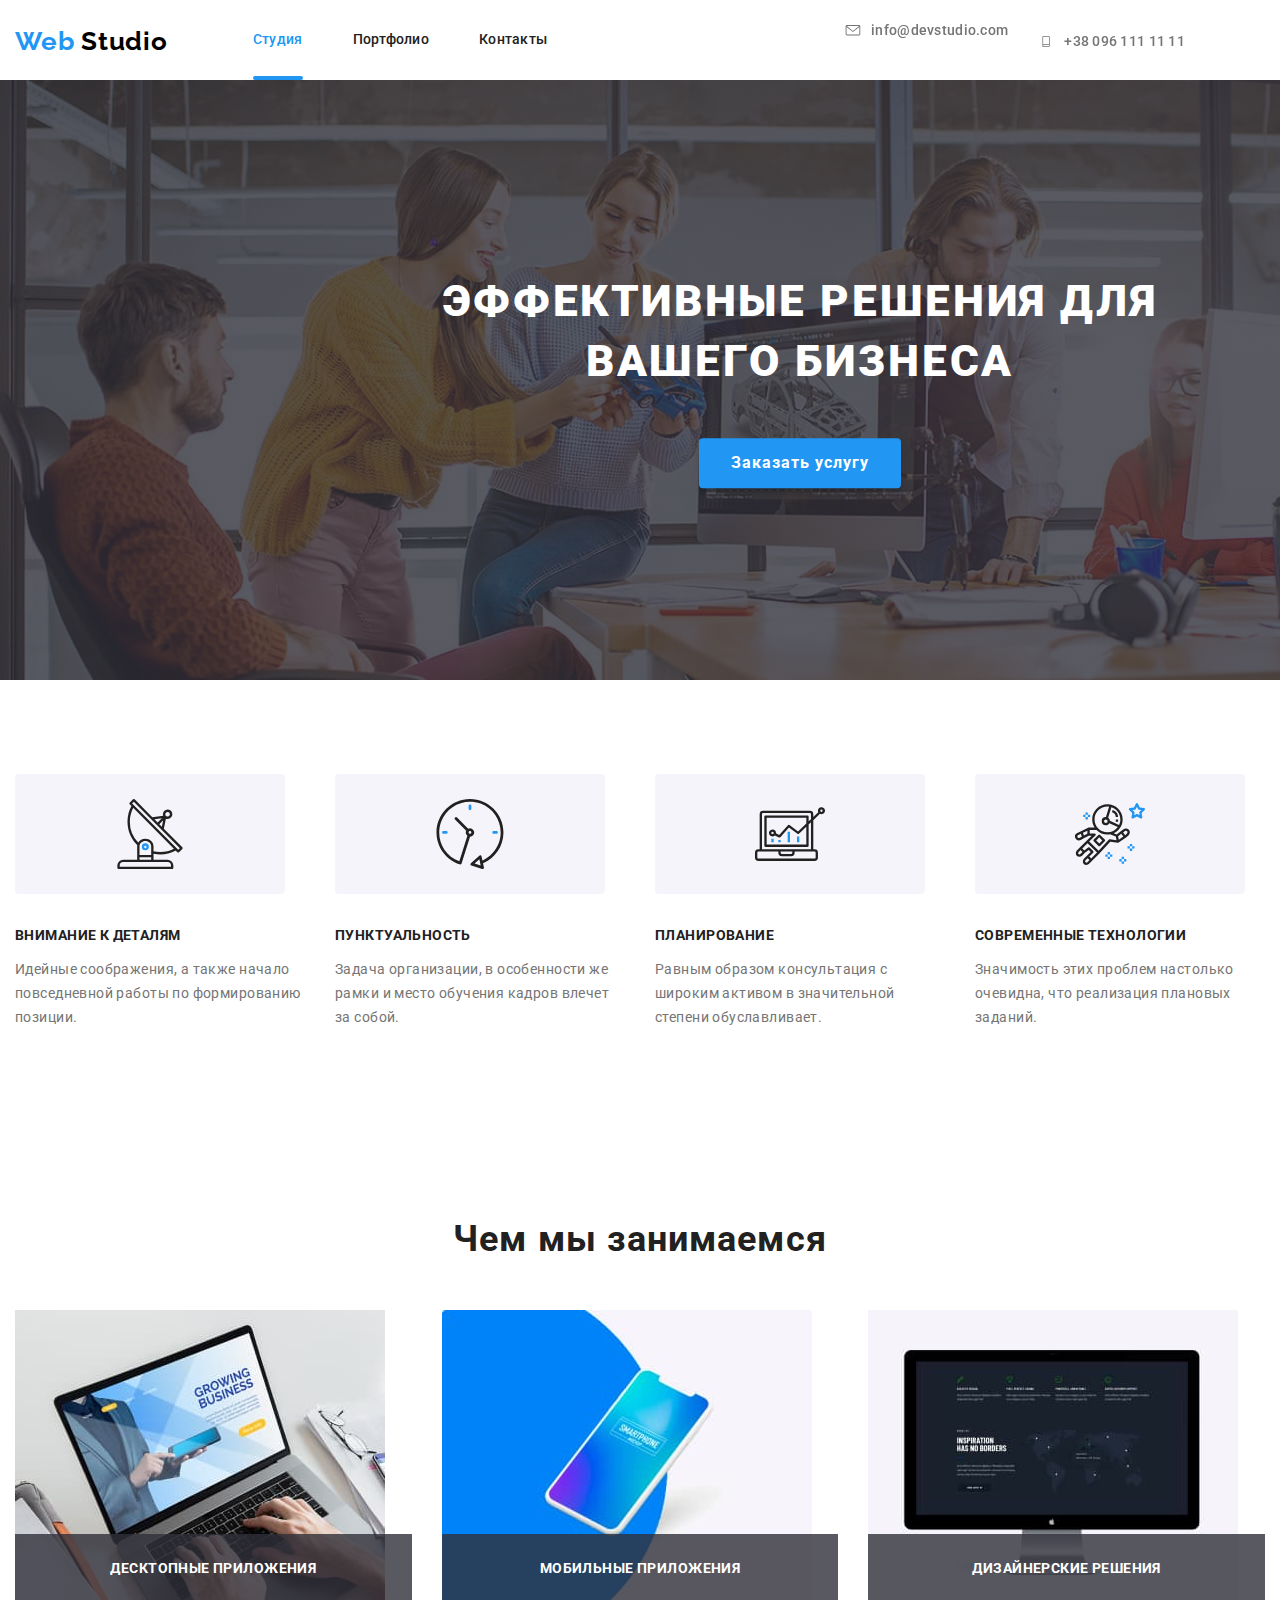
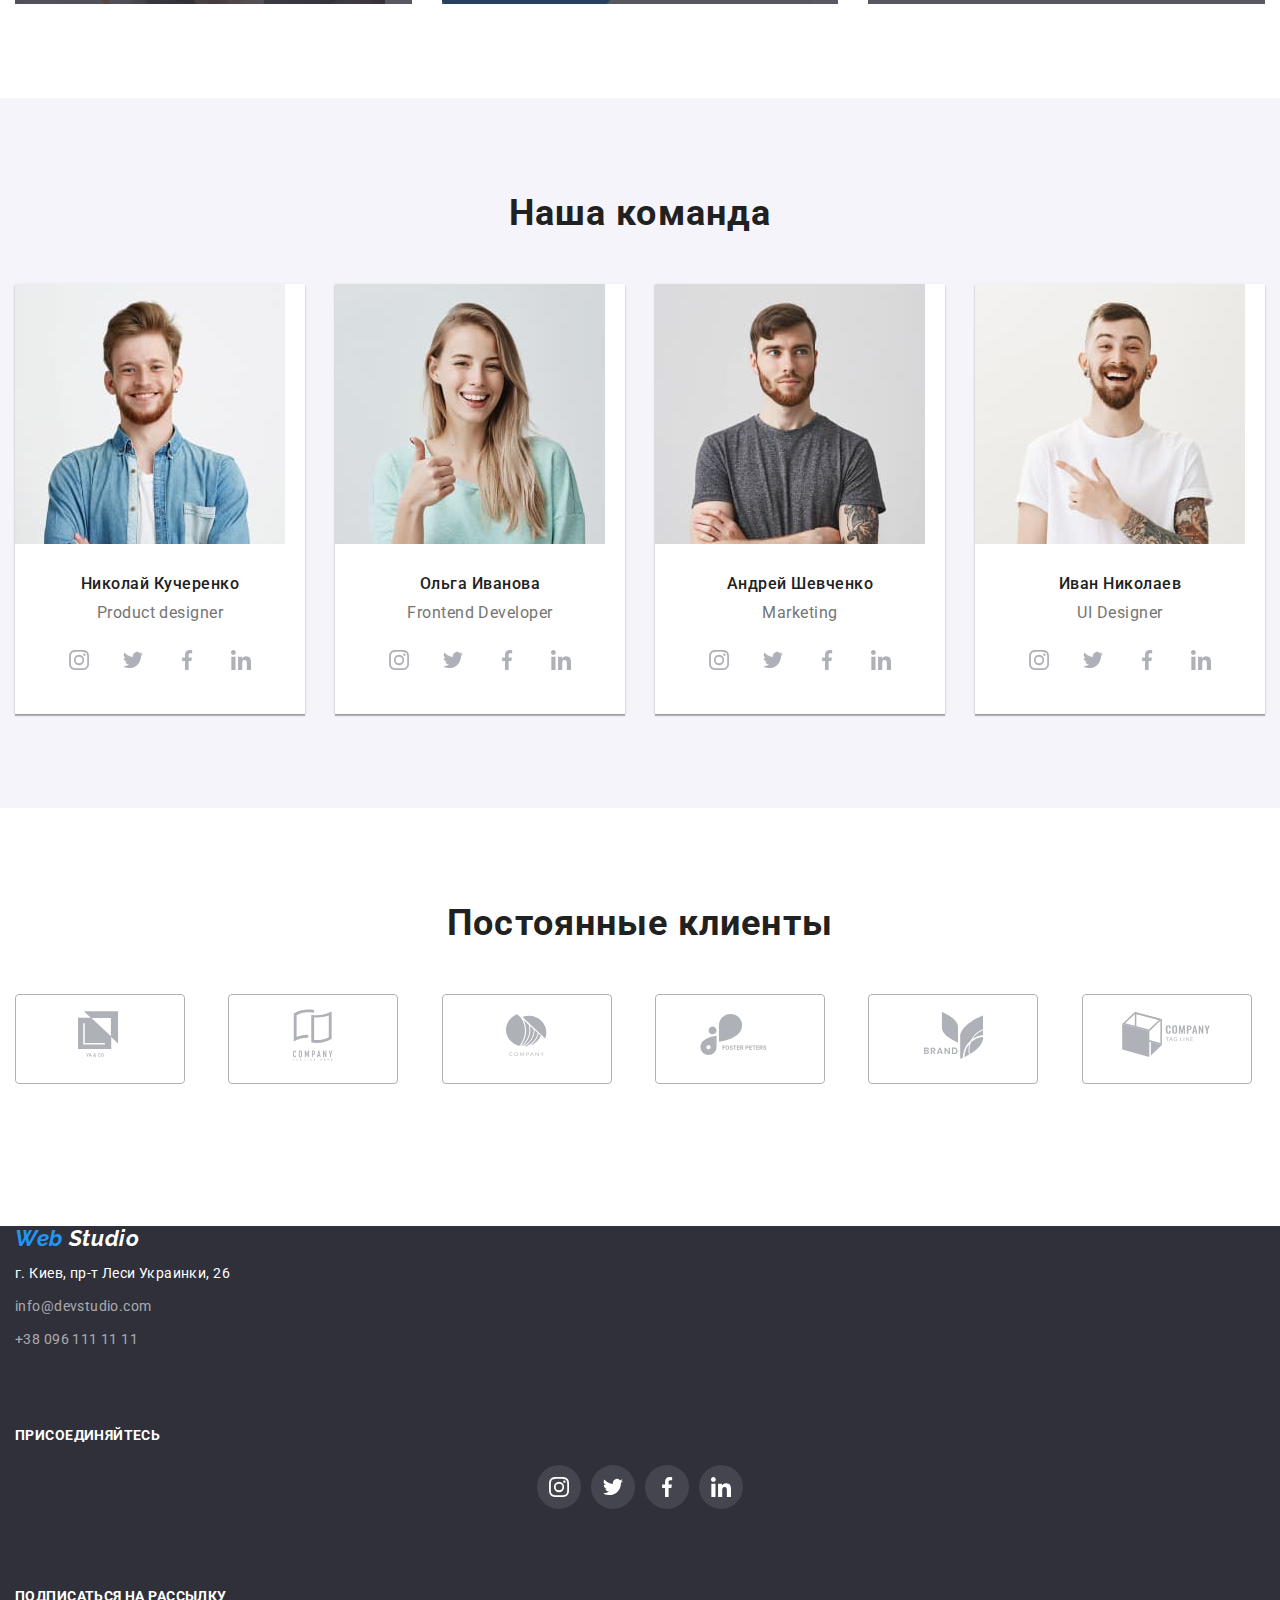
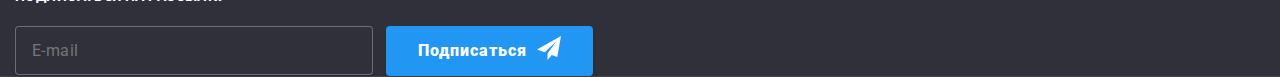
==== index.html @ fa859551 "adds header with media" ====
<!DOCTYPE html>
<html lang="ru">
<head>
  <meta charset="UTF-8">
  <meta name="viewport" content="width=device-width, initial-scale=1.0">
  <link href="https://fonts.googleapis.com/css2?family=Raleway:wght@700&family=Roboto:wght@400;500;700;900&display=swap" rel="stylesheet">
  <link rel="stylesheet" href="./css/main.min.css">
  <title>Web Studio v.1</title>
</head>
<body>

  <header class="header--fixed">
    <div class="header--positioned">
      <nav class="main-nav"> 
        <a href="./index.html" class="header__logo"><span class="web">Web</span> Studio</a>
  
        <ul class="site-nav">
          <li class="site-nav__item"><a href="./index.html" class="site-nav__link site-nav__link--current">Студия</a></li>
          <li class="site-nav__item"><a href="./portfolio.html" class="site-nav__link">Портфолио</a></li>
          <li class="site-nav__item"><a href="#" class="site-nav__link">Контакты</a></li>
        </ul>
      </nav>
  
      <ul class="site-auth">
        <li class="site-auth__item">
          <span class="site-auth__button site-auth__button-mail">
            <a href="mailto:info@devstudio.com" class="site-auth__link">
              <svg class="site-auth__icon" width="16" height="11.2">
              <use href="./images/sprite.svg#icon-mail"></use>
              </svg>
            info@devstudio.com</a>
          </span>
          
        </li>
        <li class="site-auth__item">
          <span class="site-auth__button site-auth__button-tel">
            <a href="tel:+380961111111" class="site-auth__link">
              <svg class="site-auth__icon" width="10" height="14.94">
              <use href="./images/sprite.svg#icon-tel"></use>
            </svg>
              +38 096 111 11 11</a>
          </span>
        </li>
      </ul>
    </div>
  </header>



  <main>
    <!-- Hero -->
    <section class="hero">

      <div class="hero__overlay">
        <div class="hero__text">
          <h1 class="hero__title">эффективные решения для вашего бизнеса</h1>
          <button class="modal__open-button" data-modal-open><span>Заказать услугу</span></button>
        </div>
      </div>
    </section>

    <!-- Модалка -->
  <div class="backdrop is-hidden" data-modal>
    <div class="modal">
     <button class="modal-closing" data-modal-close>
       <svg class="modal__close-button" width="18px" height="18px">
         <use href="./images/sprite.svg#close-button-modal"></use> 
       </svg>
     </button>

     <form class="form" autocomplete="off">
        <h2 class="form__header">Оставьте свои данные, мы вам перезвоним</h2>

        <label class="form__field">
          <input type="text" class="form__input" name="name" placeholder=" " autofocus>
          <span class="form__label">Имя</span>
          <svg class="form__icon" width="18px" height="18px">
            <use href="./images/sprite.svg#person-black"></use> 
          </svg>
        </label>

        <label class="form__field">
          <input type="tel" class="form__input" name="tel" placeholder=" ">
          <span class="form__label">Телефон</span>
          <svg class="form__icon" width="18px" height="18px">
            <use href="./images/sprite.svg#phone-black"></use> 
          </svg>
        </label>

        <label class="form__field">
          <input type="email" class="form__input" name="email" placeholder=" ">
          <span class="form__label">Почта</span>
          <svg class="form__icon" width="18px" height="18px">
            <use href="./images/sprite.svg#email-black"></use> 
          </svg>
        </label>
        
        <label class="form__field">
          <textarea class="form__input" name="comment" cols="30" rows="8" placeholder=" "></textarea>
          <span class="textarea__label">Комментарий</span>
        </label>

        <label class="policy">
          <input type="checkbox" class="checkbox" name="policy">
          <span class="check-icon"></span>
          <span class="policy__text">Соглашаюсь с рассылкой и принимаю &nbsp</span>
          <a href="#">Условия договора</a>
        </label>
        
        <button class="form__send-button">Отправить</button>
      </form>
    </div>
  </div>
  
    <!-- Advantages -->
    <section class="advantages"> 
      
      <div class="advantages__container">
        <h2 class="advantages__header">Преимущества</h2>
        <ul class="advantages__list">
         
          <li class="advantages__item">
            <div class="advantages__icon-bcg">
              <svg class="advantages__icon" width="70" height="70">
                <use href="./images/sprite.svg#icon-antenna"></use>
              </svg>
            </div>
            <h3 class="advantages__title">Внимание к деталям</h3>
            <p class="advantages__text">Идейные соображения, а также начало повседневной работы по формированию позиции.</p>
          </li>
          <li class="advantages__item">
            <div class="advantages__icon-bcg">
              <svg class="advantages__icon" width="70" height="70">
                <use href="./images/sprite.svg#icon-clock"></use>
              </svg>
            </div>
            <h3 class="advantages__title">Пунктуальность</h3>
            <p class="advantages__text">Задача организации, в особенности же рамки и место обучения кадров влечет за собой.</p>
          </li>
          <li class="advantages__item">
            <div class="advantages__icon-bcg">
              <svg class="advantages__icon" width="70" height="70">
                <use href="./images/sprite.svg#icon-diagram"></use>
              </svg>
            </div>
            <h3 class="advantages__title">Планирование</h3>
            <p class="advantages__text">Равным образом консультация с широким активом в значительной степени обуславливает.</p>
          </li>
          <li class="advantages__item">
            <div class="advantages__icon-bcg">
              <svg class="advantages__icon" width="70" height="70">
                <use href="./images/sprite.svg#icon-astronaut"></use>
              </svg>
            </div>
            <h3 class="advantages__title">Современные технологии</h3>
            <p class="advantages__text">Значимость этих проблем настолько очевидна, что реализация плановых заданий.</p>
          </li>
        
        </ul>
      </div>
    </section>

    <!-- What we do -->
    <section class="specialization">

      <h2 class="specialization__main-title">Чем мы занимаемся</h2>
      <div class="specialization__container">
        <ul class="spec__list">
          <li class="spec__item">
            <div class="spec__overlay">
              <img src="./images/desctop.jpg" alt="Ноутбук" width="370">
            <h3 class="spec__title">Десктопные приложения</h3>
            </div>
          </li>
          <li class="spec__item">
            <div class="spec__overlay">
              <img src="./images/smartphone.jpg" alt="Смартфон" width="370">
            <h3 class="spec__title">Мобильные приложения</h3>
            </div>
          </li>
          <li class="spec__item">
            <div class="spec__overlay">
              <img src="./images/comp.jpg" alt="Дизайн" width="370">
            <h3 class="spec__title">Дизайнерские решения</h3>
            </div>
          </li>
        </ul>
      </div>
    </section>

    <!-- Our team -->
    <section class="team">

      <h2 class="team__main-title">Наша команда</h2>
      <div class="team__container">
        <ul class="team__list">
          <li class="team__item">
            <img src="./images/John.jpg" alt="Николай Кучеренко" width="270">
            <h3 class="team__names">Николай Кучеренко</h3>
            <p class="team__jobs">Product designer</p>
            <ul class="icons__list">
              <li>
                <a href="" aria-label="Ссылка на Instagram">
                <svg class="team__icon" width="44" height="44">
                  <use href="./images/sprite.svg#icon-insta"></use>
                </svg>
              </a>
            </li>
              <li><a href="" aria-label="Ссылка на Twitter">
                <svg class="team__icon" width="44" height="44">
                  <use href="./images/sprite.svg#icon-twit"></use>
                </svg>
              </a>
            </li>
              <li><a href="" aria-label="Ссылка на Facebook">
                <svg class="team__icon" width="44" height="44">
                  <use href="./images/sprite.svg#icon-fb"></use>
                </svg>
              </a>
            </li>
              <li><a href="" aria-label="Ссылка на Linkedin">
                <svg class="team__icon" width="44" height="44">
                  <use href="./images/sprite.svg#icon-in"></use>
                </svg>
              </a>
            </li>
            </ul>
          </li>
          <li class="team__item">
            <img src="./images/Marta.jpg" alt="Ольга Иванова" width="270">
            <h3 class="team__names">Ольга Иванова</h3>
            <p class="team__jobs">Frontend Developer</p>
            <ul class="icons__list">
              <li>
                <a href="" aria-label="Ссылка на Instagram">
                <svg class="team__icon" width="44" height="44">
                  <use href="./images/sprite.svg#icon-insta"></use>
                </svg>
              </a>
            </li>
              <li><a href="" aria-label="Ссылка на Twitter">
                <svg class="team__icon" width="44" height="44">
                  <use href="./images/sprite.svg#icon-twit"></use>
                </svg>
              </a>
            </li>
              <li><a href="" aria-label="Ссылка на Facebook">
                <svg class="team__icon" width="44" height="44">
                  <use href="./images/sprite.svg#icon-fb"></use>
                </svg>
              </a>
            </li>
              <li><a href="" aria-label="Ссылка на Linkedin">
                <svg class="team__icon" width="44" height="44">
                  <use href="./images/sprite.svg#icon-in"></use>
                </svg>
              </a>
            </li>
            </ul>
          </li>
          <li class="team__item">
            <img src="./images/Robert.jpg" alt="Андрей Шевченко" width="270">
            <h3 class="team__names">Андрей Шевченко</h3>
            <p class="team__jobs">Marketing</p>
            <ul class="icons__list">
              <li>
                <a href="" aria-label="Ссылка на Instagram">
                <svg class="team__icon" width="44" height="44">
                  <use href="./images/sprite.svg#icon-insta"></use>
                </svg>
              </a>
            </li>
              <li><a href="" aria-label="Ссылка на Twitter">
                <svg class="team__icon" width="44" height="44">
                  <use href="./images/sprite.svg#icon-twit"></use>
                </svg>
              </a>
            </li>
              <li><a href="" aria-label="Ссылка на Facebook">
                <svg class="team__icon" width="44" height="44">
                  <use href="./images/sprite.svg#icon-fb"></use>
                </svg>
              </a>
            </li>
              <li><a href="" aria-label="Ссылка на Linkedin">
                <svg class="team__icon" width="44" height="44">
                  <use href="./images/sprite.svg#icon-in"></use>
                </svg>
              </a>
            </li>
            </ul>
          </li>
          <li class="team__item">
            <img src="./images/Martin.jpg" alt="Иван Николаев" width="270">
            <h3 class="team__names">Иван Николаев</h3>
            <p class="team__jobs">UI Designer</p>
            <ul class="icons__list">
              <li>
                <a href="" aria-label="Ссылка на Instagram">
                <svg class="team__icon" width="44" height="44">
                  <use href="./images/sprite.svg#icon-insta"></use>
                </svg>
              </a>
            </li>
              <li><a href="" aria-label="Ссылка на Twitter">
                <svg class="team__icon" width="44" height="44">
                  <use href="./images/sprite.svg#icon-twit"></use>
                </svg>
              </a>
            </li>
              <li><a href="" aria-label="Ссылка на Facebook">
                <svg class="team__icon" width="44" height="44">
                  <use href="./images/sprite.svg#icon-fb"></use>
                </svg>
              </a>
            </li>
              <li><a href="" aria-label="Ссылка на Linkedin">
                <svg class="team__icon" width="44" height="44">
                  <use href="./images/sprite.svg#icon-in"></use>
                </svg>
              </a>
            </li>
            </ul>
          </li>
        </ul>
      </div>
    </section>

    <!-- Regular customers -->
    <section class="customers">

      <h2 class="customers__main-title">Постоянные клиенты</h2>
      <div class="customers__container">
        <ul class="customers__list">
          <li class="customers__item">
            <div class="customers__link">
              <a href="#" aria-label="Ссылка на YA&CO">
                <svg class="customers__icon" width="44.27" height="49.23">
                  <use href="./images/sprite.svg#icon-client1"></use>
                </svg>
              </div>
            </a>
          </li>
          <li class="customers__item">
            <div class="customers__link">
              <a href="#" aria-label="Ссылка на Company tagline here">
                <svg class="customers__icon" width="40" height="52">
                  <use href="./images/sprite.svg#icon-client2"></use>
                </svg> 
              </a>
            </div>
          </li> 
          <li class="customers__item">
            <div class="customers__link">
              <a href="#" aria-label="Ссылка на Company">
                <svg class="customers__icon" width="41" height="42.6">
                  <use href="./images/sprite.svg#icon-client3"></use>
                </svg> 
              </a>
            </div>
          </li>
          <li class="customers__item"> 
            <div class="customers__link">
              <a href="#" aria-label="Ссылка на Foster Peters">
                <svg class="customers__icon" width="79.66" height="42.02">
                  <use href="./images/sprite.svg#icon-client4"></use>
                </svg> 
              </a>
            </div>
          </li>
          <li class="customers__item">
            <div class="customers__link">
              <a href="#" aria-label="Ссылка на Brand">
                <svg class="customers__icon" width="59" height="47">
                  <use href="./images/sprite.svg#icon-client5"></use>
                </svg> 
              </a>
            </div>
          <li class="customers__item">
            <div class="customers__link">
              <a href="#" aria-label="Ссылка на Compane tag line">
                <svg class="customers__icon" width="88.48" height="45.44">
                  <use href="./images/sprite.svg#icon-client6"></use>
                </svg> 
              </a>
            </div>
          </li>
        </ul>
      </div>
    </section>
    
  </main>

  <!-- Footer -->  
  <footer class="footer">

    <div class="footer-flex">
      <address class="address">
        <p class="footer__logo"><span class="web">Web</span> Studio</p>
        <p class="address__name">г. Киев, пр-т Леси Украинки, 26</p> 
        <a href="mailto:info@devstudio.com" class="footer__contact">info@devstudio.com</a>
        <a href="tel:+380961111111" class="footer__contact">+38 096 111 11 11</a>
      </address>
  
      <div>
        <p class="connect__text">Присоединяйтесь</p>
        <ul class="footer__icons-list">
          <li>
            <a href="" aria-label="Ссылка на Instagram">
            <svg class="footer__social-icon" width="44" height="44">
              <use href="./images/sprite.svg#icon-insta"></use>
            </svg>
          </a>
        </li>
          <li><a href="" aria-label="Ссылка на Twitter">
            <svg class="footer__social-icon" width="44" height="44">
              <use href="./images/sprite.svg#icon-twit"></use>
            </svg>
          </a>
        </li>
          <li><a href="" aria-label="Ссылка на Facebook">
            <svg class="footer__social-icon" width="44" height="44">
              <use href="./images/sprite.svg#icon-fb"></use>
            </svg>
          </a>
        </li>
          <li><a href="" aria-label="Ссылка на Linkedin">
            <svg class="footer__social-icon" width="44" height="44">
              <use href="./images/sprite.svg#icon-in"></use>
            </svg>
          </a>
        </li>
      </ul>
      </div>
        
      <div>
        <form class="subscribe">
          <p class="connect__text">Подписаться на рассылку</p>
            <label>
          <input type="email" name="email" placeholder="E-mail" class="subscribe__email">
            </label>
          <button class="subscribe__button"><span class="btn-text">Подписаться</span></button>
        </form>
      </div>

    </div>
    <!-- <p class="copyright">2020 | Developed by GoIT Students </p>  -->
  </footer>



<!-- Отступ на боди для фиксированного хедера -->
  <script>
    const { height: pageHeaderHeight } = document
      .querySelector(".header--fixed")
      .getBoundingClientRect();

    document.body.style.paddingTop = `${pageHeaderHeight}px`;
  </script>

<script src="./js/modal.js"></script>

</body>
</html>
---- css/main.min.css ----
/*! modern-normalize v0.6.0 | MIT License | https://github.com/sindresorhus/modern-normalize */*,*::before,*::after{-webkit-box-sizing:border-box;box-sizing:border-box}:root{-moz-tab-size:4;-o-tab-size:4;tab-size:4}html{line-height:1.15;-webkit-text-size-adjust:100%}body{margin:0}body{font-family:system-ui,-apple-system,"Segoe UI",Roboto,Helvetica,Arial,sans-serif,"Apple Color Emoji","Segoe UI Emoji"}hr{height:0}abbr[title]{-webkit-text-decoration:underline dotted;text-decoration:underline dotted}b,strong{font-weight:bolder}code,kbd,samp,pre{font-family:SFMono-Regular, Consolas, 'Liberation Mono', Menlo, monospace;font-size:1em}small{font-size:80%}sub,sup{font-size:75%;line-height:0;position:relative;vertical-align:baseline}sub{bottom:-0.25em}sup{top:-0.5em}button,input,optgroup,select,textarea{font-family:inherit;font-size:100%;line-height:1.15;margin:0}button,select{text-transform:none}button,[type='button'],[type='reset'],[type='submit']{-webkit-appearance:button}button::-moz-focus-inner,[type='button']::-moz-focus-inner,[type='reset']::-moz-focus-inner,[type='submit']::-moz-focus-inner{border-style:none;padding:0}button:-moz-focusring,[type='button']:-moz-focusring,[type='reset']:-moz-focusring,[type='submit']:-moz-focusring{outline:1px dotted ButtonText}fieldset{padding:0.35em 0.75em 0.625em}legend{padding:0}progress{vertical-align:baseline}[type='number']::-webkit-inner-spin-button,[type='number']::-webkit-outer-spin-button{height:auto}[type='search']{-webkit-appearance:textfield;outline-offset:-2px}[type='search']::-webkit-search-decoration{-webkit-appearance:none}::-webkit-file-upload-button{-webkit-appearance:button;font:inherit}summary{display:list-item}html{-webkit-box-sizing:border-box;box-sizing:border-box}*,*::before,*::after{-webkit-box-sizing:inherit;box-sizing:inherit}body{color:#757575;font-family:Roboto,sans-serif;font-weight:400;font-size:14px;line-height:1.71;margin:0}img{display:block;max-width:100%;height:auto}h1,h2,h3{margin-top:0}.main{background-color:#fff}.site-nav,.site-auth,.advantages__list,.spec__list,.team__list,.icons__list,.customers__list,.footer__icons-list,.filters__list-cover,.examples{list-style:none;padding:0;margin:0}.header__logo,.site-nav__link,.footer__contact,.filters__button{text-decoration:none;cursor:pointer}.advantages__header,.filters__header,.examples-section__header{position:absolute;clip:rect(0 0 0 0);width:1px;height:1px;margin:-1px}.header--positioned,.advantages__container,.specialization__container,.team__container,.customers__container,.footer-flex,.filters__list-cover,.examples__container{padding-left:15px;padding-right:15px;margin-left:auto;margin-right:auto}.modal__open-button,.form__send-button,.subscribe__button{display:inline-block;border-radius:4px;padding:10px 32px;min-width:200px;text-align:center;font-weight:700;font-size:16px;line-height:1.87;letter-spacing:0.06em;color:#fff;background-color:#2196F3;-webkit-box-shadow:0px 4px 4px rgba(0,0,0,0.15);box-shadow:0px 4px 4px rgba(0,0,0,0.15);border:none}.filters__button{display:inline-block;border-radius:4px;padding:6px 22px;text-align:center;font-weight:500;font-size:16px;line-height:1.62;letter-spacing:0.03em;color:#212121;background-color:#F5F4FA;-webkit-transition:color 250ms cubic-bezier(0.4, 0, 0.2, 1),background-color 250ms cubic-bezier(0.4, 0, 0.2, 1),-webkit-box-shadow 250ms cubic-bezier(0.4, 0, 0.2, 1);transition:color 250ms cubic-bezier(0.4, 0, 0.2, 1),background-color 250ms cubic-bezier(0.4, 0, 0.2, 1),-webkit-box-shadow 250ms cubic-bezier(0.4, 0, 0.2, 1);transition:color 250ms cubic-bezier(0.4, 0, 0.2, 1),background-color 250ms cubic-bezier(0.4, 0, 0.2, 1),box-shadow 250ms cubic-bezier(0.4, 0, 0.2, 1);transition:color 250ms cubic-bezier(0.4, 0, 0.2, 1),background-color 250ms cubic-bezier(0.4, 0, 0.2, 1),box-shadow 250ms cubic-bezier(0.4, 0, 0.2, 1),-webkit-box-shadow 250ms cubic-bezier(0.4, 0, 0.2, 1)}.filters__button:hover,.filters__button:focus{color:#fff;background-color:#2196F3;-webkit-box-shadow:0px 2px 2px rgba(0,0,0,0.12),0px 1px 2px rgba(0,0,0,0.08),0px 3px 1px rgba(0,0,0,0.1);box-shadow:0px 2px 2px rgba(0,0,0,0.12),0px 1px 2px rgba(0,0,0,0.08),0px 3px 1px rgba(0,0,0,0.1)}.specialization__main-title,.team__main-title,.customers__main-title{margin-bottom:50px;font-weight:700;font-size:36px;line-height:1.17;text-align:center;letter-spacing:0.03em;color:#212121}.header--fixed{position:fixed;top:0;z-index:3;background-color:#fff}@media screen and (max-width: 767px){.header--fixed{width:480px;height:60px;min-height:60px}}@media screen and (min-width: 768px){.header--fixed{width:768px;height:80px}}@media screen and (min-width: 1200px){.header--fixed{width:1200px}}.header--positioned{display:-webkit-box;display:-ms-flexbox;display:flex;-webkit-box-align:center;-ms-flex-align:center;align-items:center}.header__logo{display:block;padding-top:25px;padding-bottom:25px;font-family:Raleway;font-style:normal;font-weight:700;letter-spacing:0.03em;color:#000}@media screen and (max-width: 767px){.header__logo{padding-top:16px;padding-bottom:16px}}@media screen and (min-width: 768px){.header__logo{padding-top:26px;padding-bottom:26px}}@media screen and (max-width: 1199px){.header__logo{font-size:24px;line-height:1.16}}@media screen and (min-width: 1200px){.header__logo{font-size:26px;line-height:1.19}}.header__logo .web{color:#2196F3}.header__border{border-bottom:1px solid #ECECEC}@media screen and (min-width: 768px){.main-nav{display:-webkit-box;display:-ms-flexbox;display:flex}}.site-nav{display:none}@media screen and (min-width: 768px){.site-nav{display:-webkit-box;display:-ms-flexbox;display:flex;margin-left:81px}}@media screen and (min-width: 1200px){.site-nav{margin-left:85px}}.site-nav__item+.site-nav__item{margin-left:50px}.site-nav__link{display:block;padding-top:32px;padding-bottom:32px;font-weight:500;line-height:1.14;letter-spacing:0.02em;color:#212121;-webkit-transition:color 250ms cubic-bezier(0.4, 0, 0.2, 1);transition:color 250ms cubic-bezier(0.4, 0, 0.2, 1)}.site-nav__link:hover,.site-nav__link:focus{color:#2196F3}.site-nav__link--current{position:relative;color:#2196F3}.site-nav__link--current::after{position:absolute;content:'';bottom:0;right:0;display:block;width:100%;height:4px;background:#2196F3;border-radius:2px;-webkit-transform:scaleX(1);transform:scaleX(1);-webkit-transform-origin:bottom left;transform-origin:bottom left;-webkit-transition:-webkit-transform 250ms cubic-bezier(0.4, 0, 0.2, 1);transition:-webkit-transform 250ms cubic-bezier(0.4, 0, 0.2, 1);transition:transform 250ms cubic-bezier(0.4, 0, 0.2, 1);transition:transform 250ms cubic-bezier(0.4, 0, 0.2, 1), -webkit-transform 250ms cubic-bezier(0.4, 0, 0.2, 1)}.site-nav__link--current:hover::after{-webkit-transform:scaleX(0);transform:scaleX(0)}.site-auth{margin-left:auto;display:none}@media screen and (min-width: 768px){.site-auth{display:block}}@media screen and (min-width: 1200px){.site-auth{display:-webkit-box;display:-ms-flexbox;display:flex}}@media screen and (min-width: 1200px){.site-auth__item+.site-auth__item{margin-left:30px}}@media screen and (min-width: 768px){.site-auth__button{display:block}}@media screen and (min-width: 1200px){.site-auth__button{display:inline-block;padding-top:32px;padding-bottom:32px}}@media screen and (min-width: 768px){.site-auth__button-mail{padding-top:21px;margin-bottom:10px}}@media screen and (min-width: 768px){.site-auth__button-tel{padding-bottom:21px}}.site-auth__link{display:-webkit-box;display:-ms-flexbox;display:flex;-webkit-box-align:center;-ms-flex-align:center;align-items:center;text-decoration:none;font-weight:500;line-height:1.14;letter-spacing:0.02em;text-decoration:none;cursor:pointer;color:#757575;-webkit-transition:color 250ms cubic-bezier(0.4, 0, 0.2, 1);transition:color 250ms cubic-bezier(0.4, 0, 0.2, 1)}.site-auth__icon{width:16px;height:11px;margin-right:10px;fill:#757575;-webkit-transition:fill 250ms cubic-bezier(0.4, 0, 0.2, 1);transition:fill 250ms cubic-bezier(0.4, 0, 0.2, 1)}.site-auth__button:hover a,.site-auth__button:focus a{color:#2196F3}.site-auth__button:hover svg,.site-auth__button:focus svg{fill:#2196F3}.hero{text-align:center}.hero__title{margin-top:o;margin-bottom:46px;font-weight:900;font-size:44px;line-height:1.36;letter-spacing:0.06em;text-transform:uppercase;color:#fff}.hero__text{position:absolute;top:50%;left:50%;-webkit-transform:translate(-50%, -50%);transform:translate(-50%, -50%)}.hero__overlay{position:relative;margin-left:0;margin-right:0;background-image:-webkit-gradient(linear, left top, right top, from(rgba(47,48,58,0.8)), to(rgba(47,48,58,0.8))),url("../images/Header.jpg");background-image:linear-gradient(to right, rgba(47,48,58,0.8), rgba(47,48,58,0.8)),url("../images/Header.jpg");background-repeat:no-repeat;background-position:center;background-size:cover;background-color:#2F303A}@media screen and (min-width: 480px){.hero__overlay{width:480px;height:400px}}@media screen and (min-width: 768px){.hero__overlay{width:768px;height:400px}}@media screen and (min-width: 1200px){.hero__overlay{width:1600px;height:600px}}.backdrop{position:fixed;top:0;left:0;width:100%;height:100%;background-color:rgba(0,0,0,0.2);opacity:1;-webkit-transition:opacity 250ms cubic-bezier(0.4, 0, 0.2, 1);transition:opacity 250ms cubic-bezier(0.4, 0, 0.2, 1);z-index:4}.backdrop.is-hidden{opacity:0;pointer-events:none}.backdrop.is-hidden .modal{-webkit-transform:translate(-50%, -50%) scale(0.9);transform:translate(-50%, -50%) scale(0.9);opacity:0}.modal{position:absolute;top:50%;left:50%;width:528px;min-height:581px;background-color:#fff;-webkit-box-shadow:0px 2px 1px rgba(0,0,0,0.2),0px 1px 1px rgba(0,0,0,0.14),0px 1px 3px rgba(0,0,0,0.12);box-shadow:0px 2px 1px rgba(0,0,0,0.2),0px 1px 1px rgba(0,0,0,0.14),0px 1px 3px rgba(0,0,0,0.12);border-radius:4px;-webkit-transform:translate(-50%, -50%) scale(1);transform:translate(-50%, -50%) scale(1);opacity:1;-webkit-transition:opacity 250ms cubic-bezier(0.4, 0, 0.2, 1),-webkit-transform 250ms cubic-bezier(0.4, 0, 0.2, 1);transition:opacity 250ms cubic-bezier(0.4, 0, 0.2, 1),-webkit-transform 250ms cubic-bezier(0.4, 0, 0.2, 1);transition:transform 250ms cubic-bezier(0.4, 0, 0.2, 1),opacity 250ms cubic-bezier(0.4, 0, 0.2, 1);transition:transform 250ms cubic-bezier(0.4, 0, 0.2, 1),opacity 250ms cubic-bezier(0.4, 0, 0.2, 1),-webkit-transform 250ms cubic-bezier(0.4, 0, 0.2, 1)}.modal-closing{position:absolute;top:8px;right:8px;display:-webkit-box;display:-ms-flexbox;display:flex;margin:0;padding:0;width:30px;height:30px;border-radius:50%;border:none;background-color:white;border:1px solid rgba(0,0,0,0.1)}.modal__close-button{position:absolute;margin-right:6px;margin-left:5px;margin-top:6px;margin-bottom:6px;display:block;width:18px;height:18px;fill:#000;-webkit-transition:fill 250ms cubic-bezier(0.4, 0, 0.2, 1);transition:fill 250ms cubic-bezier(0.4, 0, 0.2, 1)}.modal-closing:hover>.modal__close-button,.modal-closing:focus>.modal__close-button{fill:#2196F3}.form{padding:40px}.form__header{margin:0;padding-bottom:30px;font-style:normal;font-weight:700;font-size:20px;line-height:1.15;text-align:center;letter-spacing:0.03em;color:#212121}.form__field{position:relative;display:block;margin-bottom:28px}.form__input{width:100%;padding:12px 16px;padding-left:42px;display:block;border:1px solid rgba(33,33,33,0.2);border-radius:4px}.form__label{position:absolute;top:0;left:42px;-webkit-transform:translateY(50%);transform:translateY(50%);-webkit-transition:color 250ms cubic-bezier(0.4, 0, 0.2, 1),-webkit-transform 250ms cubic-bezier(0.4, 0, 0.2, 1);transition:color 250ms cubic-bezier(0.4, 0, 0.2, 1),-webkit-transform 250ms cubic-bezier(0.4, 0, 0.2, 1);transition:transform 250ms cubic-bezier(0.4, 0, 0.2, 1),color 250ms cubic-bezier(0.4, 0, 0.2, 1);transition:transform 250ms cubic-bezier(0.4, 0, 0.2, 1),color 250ms cubic-bezier(0.4, 0, 0.2, 1),-webkit-transform 250ms cubic-bezier(0.4, 0, 0.2, 1)}.form__field:focus-within>.form__label,.form__input:not(:placeholder-shown)+.form__label{-webkit-transform:translate(-27px, -20px);transform:translate(-27px, -20px);color:#2196F3}textarea{height:120px;margin:0}.textarea__label{position:absolute;top:0;left:16px;-webkit-transform:translateY(50%);transform:translateY(50%);-webkit-transition:color 250ms cubic-bezier(0.4, 0, 0.2, 1),-webkit-transform 250ms cubic-bezier(0.4, 0, 0.2, 1);transition:color 250ms cubic-bezier(0.4, 0, 0.2, 1),-webkit-transform 250ms cubic-bezier(0.4, 0, 0.2, 1);transition:transform 250ms cubic-bezier(0.4, 0, 0.2, 1),color 250ms cubic-bezier(0.4, 0, 0.2, 1);transition:transform 250ms cubic-bezier(0.4, 0, 0.2, 1),color 250ms cubic-bezier(0.4, 0, 0.2, 1),-webkit-transform 250ms cubic-bezier(0.4, 0, 0.2, 1)}.form__field:focus-within>.textarea__label,.form__input:not(:placeholder-shown)+.textarea__label{-webkit-transform:translate(2px, -20px);transform:translate(2px, -20px);color:#2196F3}.form__icon{position:absolute;top:13px;left:16px;width:18px;height:18px;display:inline-block;background-size:cover;-webkit-transition:fill 250ms cubic-bezier(0.4, 0, 0.2, 1);transition:fill 250ms cubic-bezier(0.4, 0, 0.2, 1)}.form__field:focus-within>.form__icon{fill:#2196F3}.policy{display:-webkit-box;display:-ms-flexbox;display:flex;margin-top:20px;margin-bottom:30px;padding-left:13px;-webkit-box-align:center;-ms-flex-align:center;align-items:center}.policy input[type='checkbox']{margin-right:8px}.policy__text{font-size:14px;line-height:1.71;letter-spacing:0.03em;color:#757575}.policy a{color:#2196F3}.checkbox{position:absolute;width:1px;height:1px;margin:-1px;border:0;padding:0;clip:rect(0 0 0 0);overflow:hidden}.check-icon{display:inline-block;width:16px;height:15px;margin-right:8px;border:2px solid #212121;border-radius:4px}.checkbox:checked+.check-icon{background-image:url("../images/icon-check-blue.svg");background-size:cover;background-origin:border-box;border:2px solid transparent}.form__send-button{display:block;margin-left:auto;margin-right:auto}.advantages{padding-top:94px;background-color:#fff}.advantages__list{position:relative;display:-webkit-box;display:-ms-flexbox;display:flex;-ms-flex-wrap:wrap;flex-wrap:wrap;padding-bottom:94px}.advantages__title{margin-top:30px;margin-bottom:10px;font-weight:700;font-size:14px;line-height:1.14x;letter-spacing:0.03em;text-transform:uppercase;color:#212121}.advantages__text{margin-top:0;margin-bottom:0;letter-spacing:0.03em}.advantages__item{width:calc((100% - 90px) / 4)}.advantages__item+.advantages__item{margin-left:30px}.advantages__icon{width:70px;height:70px}.advantages__icon-bcg{display:-webkit-box;display:-ms-flexbox;display:flex;width:270px;height:120px;-webkit-box-pack:center;-ms-flex-pack:center;justify-content:center;-webkit-box-align:center;-ms-flex-align:center;align-items:center;background-color:#F5F4FA;border-radius:4px}.specialization{padding-top:94px;padding-bottom:94px;background-color:#fff}.spec__list{display:-webkit-box;display:-ms-flexbox;display:flex;-ms-flex-wrap:wrap;flex-wrap:wrap}.spec__item{width:calc((100% - 60px) / 3)}.spec__item+.spec__item{margin-left:30px}.spec__overlay{position:relative}.spec__title{position:absolute;bottom:0;right:0;display:block;padding:27px;margin:0;width:100%;height:70px;font-weight:700;font-size:14px;line-height:1.14;letter-spacing:0.03em;text-align:center;text-transform:uppercase;color:#fff;background-color:rgba(47,48,58,0.8)}.team{padding-top:94px;padding-bottom:94px;background-color:#F5F4FA}.team__list{display:-webkit-box;display:-ms-flexbox;display:flex;-webkit-box-flex:wrap;-ms-flex-positive:wrap;flex-grow:wrap}.team__item{width:calc((100% - 90px) / 4);text-align:center;-webkit-box-shadow:0px 2px 1px rgba(0,0,0,0.2),0px 1px 1px rgba(0,0,0,0.14),0px 1px 3px rgba(0,0,0,0.12);box-shadow:0px 2px 1px rgba(0,0,0,0.2),0px 1px 1px rgba(0,0,0,0.14),0px 1px 3px rgba(0,0,0,0.12);background:#fff}.team__item+.team__item{margin-left:30px}.team__names{padding-top:30px;margin-bottom:10px;font-weight:500;font-size:16px;line-height:1.19;letter-spacing:0.03em;color:#212121}.team__jobs{margin-top:0;margin-bottom:16px;font-size:16px;line-height:1.19;letter-spacing:0.03em}.icons__list{display:-webkit-box;display:-ms-flexbox;display:flex;-webkit-box-pack:center;-ms-flex-pack:center;justify-content:center;padding-bottom:24px}.icons__list>li+li{margin-left:10px}.team__icon{width:44px;height:44px;fill:#AFB1B8;border-radius:50%;background-color:#fff;-webkit-transition:fill 250ms cubic-bezier(0.4, 0, 0.2, 1),background-color 250ms cubic-bezier(0.4, 0, 0.2, 1);transition:fill 250ms cubic-bezier(0.4, 0, 0.2, 1),background-color 250ms cubic-bezier(0.4, 0, 0.2, 1)}.team__icon:hover,.team__icon:focus{fill:#fff;background-color:#2196F3}.customers{padding-top:94px;padding-bottom:94px;background-color:#fff}.customers__list{display:-webkit-box;display:-ms-flexbox;display:flex;-ms-flex-wrap:wrap;flex-wrap:wrap;-webkit-box-pack:center;-ms-flex-pack:center;justify-content:center}.customers__item{display:-webkit-inline-box;display:-ms-inline-flexbox;display:inline-flex;width:calc((100% - 150px) / 6);height:90px}.customers__item+.customers__item{margin-left:30px}.customers__link{display:-webkit-box;display:-ms-flexbox;display:flex;-webkit-box-pack:center;-ms-flex-pack:center;justify-content:center;-webkit-box-align:center;-ms-flex-align:center;align-items:center;width:170px;height:90px;border:1px solid #AFB1B8;border-radius:4px;cursor:pointer;-webkit-transition:border-color 250ms cubic-bezier(0.4, 0, 0.2, 1);transition:border-color 250ms cubic-bezier(0.4, 0, 0.2, 1)}.customers__link:hover,.customers__link:focus{border-color:#2196F3}.customers__icon{display:-webkit-inline-box;display:-ms-inline-flexbox;display:inline-flex;fill:#AFB1B8;-webkit-transition:fill 250ms cubic-bezier(0.4, 0, 0.2, 1);transition:fill 250ms cubic-bezier(0.4, 0, 0.2, 1)}.customers__link:hover .customers__icon{fill:#2196F3}.footer{background-color:#2F303A}.footer-flex{-webkit-box-pack:justify;-ms-flex-pack:justify;justify-content:space-between;border-bottom:1px solid rgba(255,255,255,0.1)}.footer__logo{display:block;margin-top:48px;margin-bottom:10px;font-family:Raleway;font-weight:700;font-size:22px;line-height:1.18;letter-spacing:0.03em;color:#fff}.footer__logo .web{color:#2196F3}.address{display:block;padding-bottom:28px}.address__name{margin-top:0;margin-bottom:0;font-style:normal;letter-spacing:0.03em;color:#fff}.footer__contact{display:block;margin-top:9px;font-style:normal;letter-spacing:0.03em;color:rgba(255,255,255,0.6)}.connect__text{margin-top:48px;margin-bottom:21px;font-weight:700;line-height:1.14;letter-spacing:0.03em;text-transform:uppercase;color:#fff}.footer__icons-list{display:-webkit-box;display:-ms-flexbox;display:flex;-webkit-box-pack:center;-ms-flex-pack:center;justify-content:center;padding-bottom:24px}.footer__icons-list>li+li{margin-left:10px}.footer__social-icon{width:44px;height:44px;fill:#fff;border-radius:50%;background-color:rgba(255,255,255,0.1);-webkit-transition:fill 250ms cubic-bezier(0.4, 0, 0.2, 1),background-color 250ms cubic-bezier(0.4, 0, 0.2, 1);transition:fill 250ms cubic-bezier(0.4, 0, 0.2, 1),background-color 250ms cubic-bezier(0.4, 0, 0.2, 1)}.footer__social-icon:hover,.footer__social-icon:focus{fill:#fff;background-color:#2196F3}.subscribe__email{margin-right:10px;width:358px;height:49px;padding:15px 16px;font-size:16px;line-height:1.87;letter-spacing:0.03em;color:rgba(255,255,255,0.6);border:1px solid rgba(255,255,255,0.3);-webkit-box-shadow:0px 4px 4px rgba(0,0,0,0.15);box-shadow:0px 4px 4px rgba(0,0,0,0.15);border-radius:4px;background-color:#2F303A}.subscribe__button{position:relative;overflow:hidden}.subscribe__button:hover,.subscribe__button:focus{background-color:palevioletred}.btn-text{display:-webkit-inline-box;display:-ms-inline-flexbox;display:inline-flex;font-weight:900;font-family:Roboto;-ms-flex-line-pack:baseline;align-content:baseline;cursor:pointer;overflow:hidden;-webkit-transition:background-color 250ms cubic-bezier(0.4, 0, 0.2, 1);transition:background-color 250ms cubic-bezier(0.4, 0, 0.2, 1)}.btn-text::after{content:'';display:inline-block;margin-left:10px;width:24px;height:24px;-ms-flex-line-pack:center;align-content:center;background-image:url("../images/send.svg");background-size:contain;-webkit-transition:-webkit-transform 250ms cubic-bezier(0.4, 0, 0.2, 1);transition:-webkit-transform 250ms cubic-bezier(0.4, 0, 0.2, 1);transition:transform 250ms cubic-bezier(0.4, 0, 0.2, 1);transition:transform 250ms cubic-bezier(0.4, 0, 0.2, 1), -webkit-transform 250ms cubic-bezier(0.4, 0, 0.2, 1)}.btn-text:hover::after{-webkit-transform:translateY(-35px);transform:translateY(-35px)}.btn-text::before{position:absolute;-webkit-transform:translateY(40px);transform:translateY(40px);right:30px;content:'';display:inline-block;width:24px;height:24px;background-image:url(../images/mail.svg);background-repeat:no-repeat;background-size:contain;fill:#fff;-webkit-transition:-webkit-transform 250ms cubic-bezier(0.4, 0, 0.2, 1);transition:-webkit-transform 250ms cubic-bezier(0.4, 0, 0.2, 1);transition:transform 250ms cubic-bezier(0.4, 0, 0.2, 1);transition:transform 250ms cubic-bezier(0.4, 0, 0.2, 1), -webkit-transform 250ms cubic-bezier(0.4, 0, 0.2, 1)}.btn-text:hover::before{-webkit-transform:translateY(0);transform:translateY(0)}.filters{padding-top:93px;padding-bottom:50px}.filters__list{display:-webkit-box;display:-ms-flexbox;display:flex;-webkit-box-pack:center;-ms-flex-pack:center;justify-content:center}.filters__list-item+.filters__list-item{margin-left:8px}.examples-section{padding-bottom:94px}.examples{display:-webkit-box;display:-ms-flexbox;display:flex;-ms-flex-wrap:wrap;flex-wrap:wrap}.examples__item{width:calc((100% - 60px) / 3)}.examples__item:hover,.examples__item:focus{-webkit-box-shadow:1px 4px 6px rgba(0,0,0,0.16),0px 4px 4px rgba(0,0,0,0.06),0px 1px 1px rgba(0,0,0,0.12);box-shadow:1px 4px 6px rgba(0,0,0,0.16),0px 4px 4px rgba(0,0,0,0.06),0px 1px 1px rgba(0,0,0,0.12)}.examples__item:not(:nth-child(3n)){margin-right:30px}.examples__item:not(:nth-child(-n+3)){margin-bottom:30px}.examples__overlay{position:relative;overflow:hidden}.examples__overlay::before{content:'';position:absolute;display:block;width:100%;height:100%;background:rgba(33,150,243,0.9);z-index:1;opacity:0;-webkit-transform:translateY(100%);transform:translateY(100%);-webkit-transition:-webkit-transform 250ms cubic-bezier(0.4, 0, 0.2, 1);transition:-webkit-transform 250ms cubic-bezier(0.4, 0, 0.2, 1);transition:transform 250ms cubic-bezier(0.4, 0, 0.2, 1);transition:transform 250ms cubic-bezier(0.4, 0, 0.2, 1), -webkit-transform 250ms cubic-bezier(0.4, 0, 0.2, 1)}.examples__item:hover .examples__overlay::before{opacity:1;-webkit-transform:translateY(0);transform:translateY(0)}.examples__overlay-text{position:absolute;display:block;width:322px;height:168px;margin:0;bottom:63px;left:24px;z-index:2;font-style:normal;font-size:18px;line-height:1.55;letter-spacing:0.03em;color:#fff;opacity:0}.examples__item:hover .examples__overlay-text{opacity:1}.examples__card-content{border-bottom:1px solid #eee;border-left:1px solid #eee;border-right:1px solid #eee}.examples__headings{padding-top:20px;margin-bottom:4px;padding-left:24px;padding-right:24px;font-weight:700;font-size:18px;line-height:2;letter-spacing:0.06em;color:#212121}.examples__type{margin-top:0;margin-bottom:0;padding-bottom:20px;padding-left:24px;padding-right:24px;font-style:normal;font-size:16px;line-height:1.87;letter-spacing:0.03em;color:#757575}
/*# sourceMappingURL=main.min.css.map */
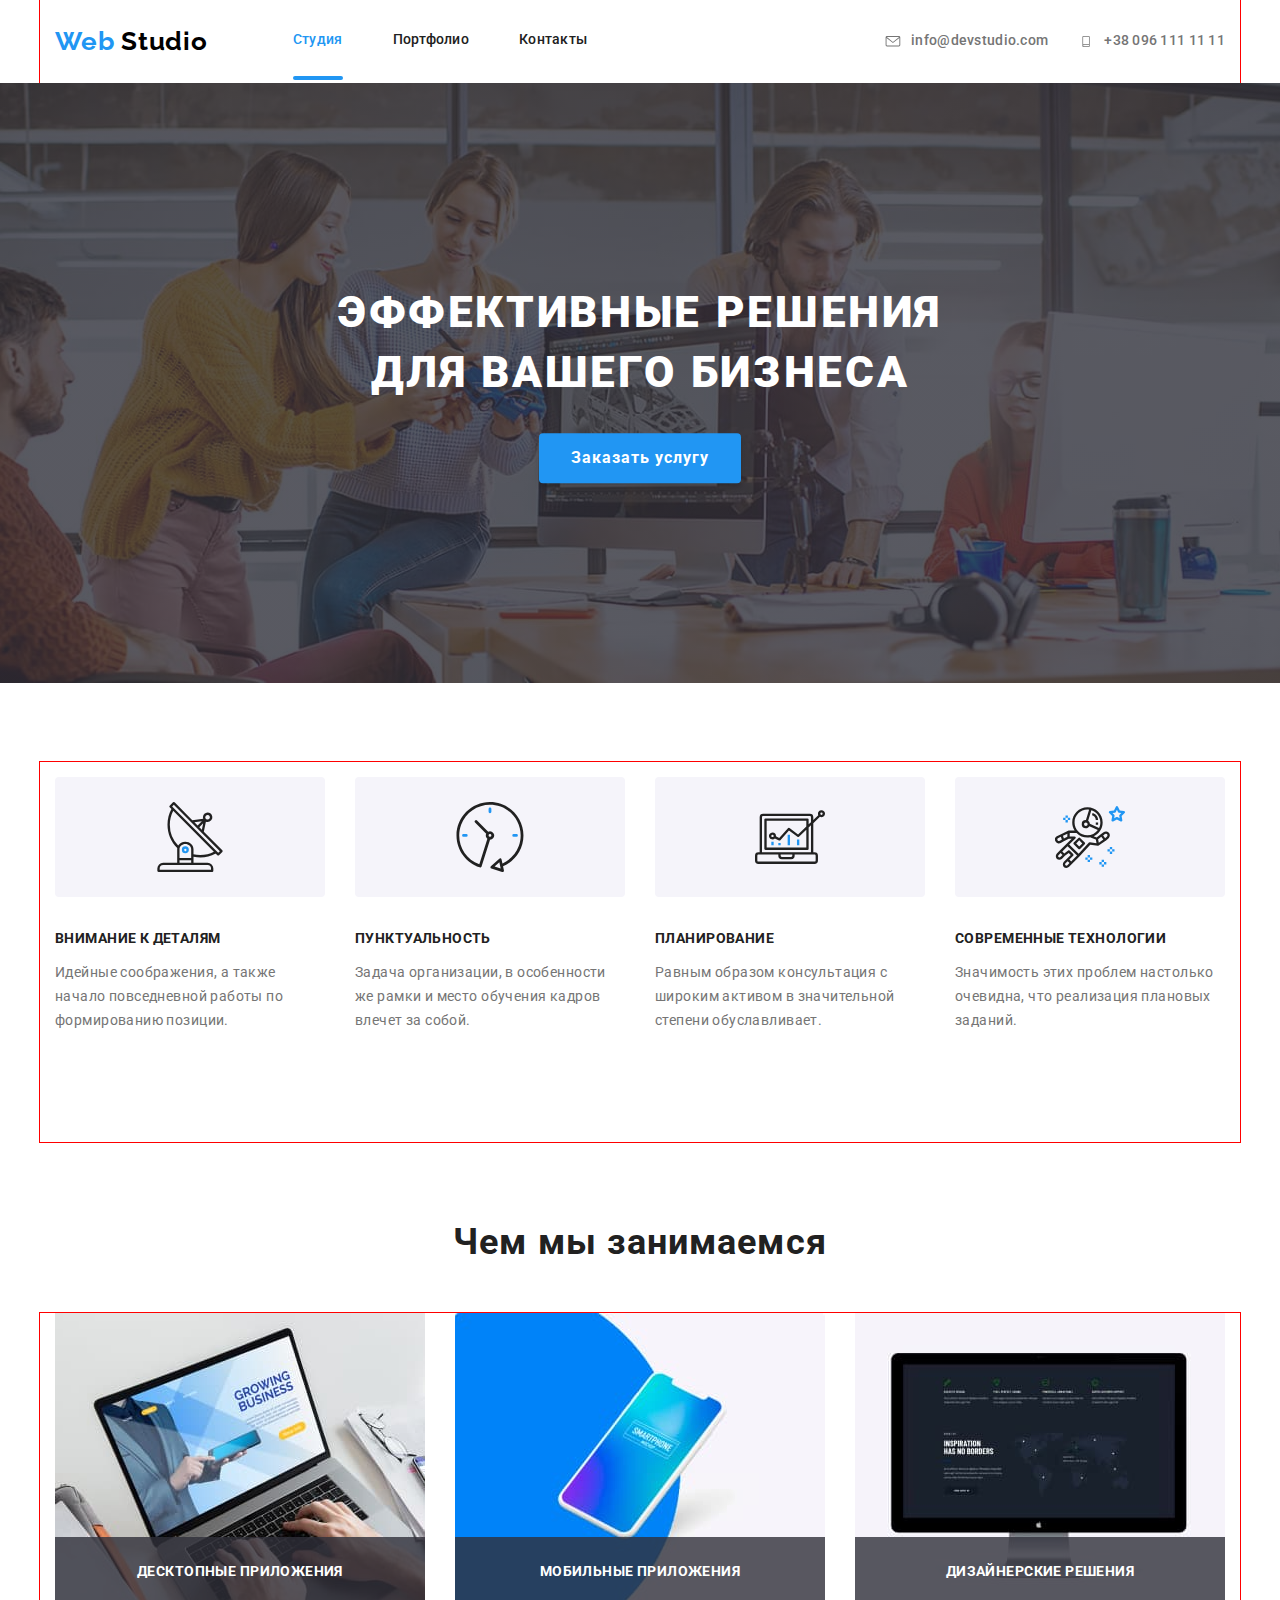
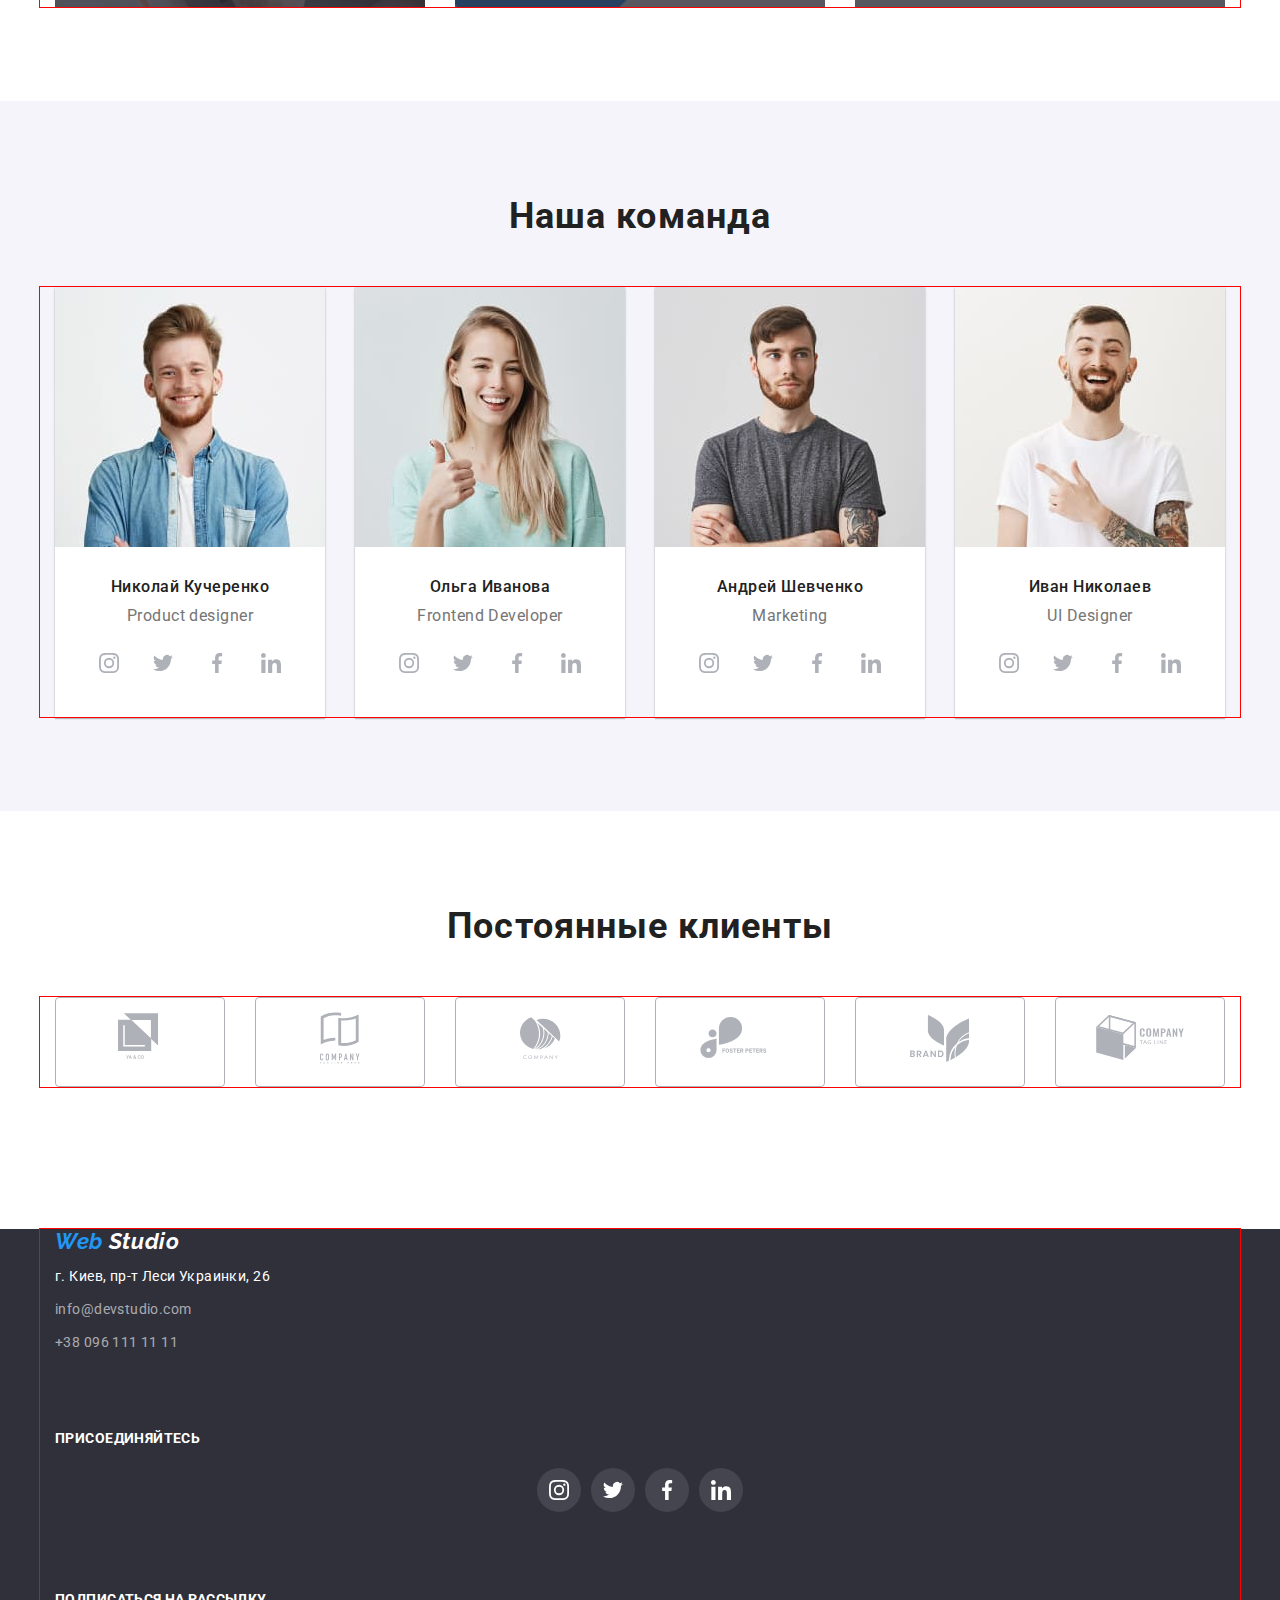
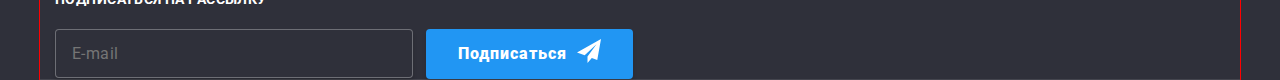
==== commit 6e99d905: "updates advantages media" ====
--- a/index.html
+++ b/index.html
@@ -450,13 +450,13 @@
 
 
 <!-- Отступ на боди для фиксированного хедера -->
-  <script>
+  <!-- <script>
     const { height: pageHeaderHeight } = document
       .querySelector(".header--fixed")
       .getBoundingClientRect();
 
     document.body.style.paddingTop = `${pageHeaderHeight}px`;
-  </script>
+  </script> -->
 
 <script src="./js/modal.js"></script>
 
--- a/css/main.min.css
+++ b/css/main.min.css
@@ -2,5 +2,5 @@
  Consolas,  'Liberation Mono',  Menlo,- monospace;font-size:1em}small{font-size:80%}sub,sup{font-size:75%;line-height:0;position:relative;vertical-align:baseline}sub{bottom:-0.25em}sup{top:-0.5em}button,input,optgroup,select,textarea{font-family:inherit;font-size:100%;line-height:1.15;margin:0}button,select{text-transform:none}button,[type='button'],[type='reset'],[type='submit']{-webkit-appearance:button}button::-moz-focus-inner,[type='button']::-moz-focus-inner,[type='reset']::-moz-focus-inner,[type='submit']::-moz-focus-inner{border-style:none;padding:0}button:-moz-focusring,[type='button']:-moz-focusring,[type='reset']:-moz-focusring,[type='submit']:-moz-focusring{outline:1px dotted ButtonText}fieldset{padding:0.35em 0.75em 0.625em}legend{padding:0}progress{vertical-align:baseline}[type='number']::-webkit-inner-spin-button,[type='number']::-webkit-outer-spin-button{height:auto}[type='search']{-webkit-appearance:textfield;outline-offset:-2px}[type='search']::-webkit-search-decoration{-webkit-appearance:none}::-webkit-file-upload-button{-webkit-appearance:button;font:inherit}summary{display:list-item}html{-webkit-box-sizing:border-box;box-sizing:border-box}*,*::before,*::after{-webkit-box-sizing:inherit;box-sizing:inherit}body{color:#757575;font-family:Roboto,sans-serif;font-weight:400;font-size:14px;line-height:1.71;margin:0}img{display:block;max-width:100%;height:auto}h1,h2,h3{margin-top:0}.main{background-color:#fff}.site-nav,.site-auth,.advantages__list,.spec__list,.team__list,.icons__list,.customers__list,.footer__icons-list,.filters__list-cover,.examples{list-style:none;padding:0;margin:0}.header__logo,.site-nav__link,.footer__contact,.filters__button{text-decoration:none;cursor:pointer}.advantages__header,.filters__header,.examples-section__header{position:absolute;clip:rect(0 0 0 0);width:1px;height:1px;margin:-1px}.header--positioned,.advantages__container,.specialization__container,.team__container,.customers__container,.footer-flex,.filters__list-cover,.examples__container{padding-left:15px;padding-right:15px;margin-left:auto;margin-right:auto}.modal__open-button,.form__send-button,.subscribe__button{display:inline-block;border-radius:4px;padding:10px 32px;min-width:200px;text-align:center;font-weight:700;font-size:16px;line-height:1.87;letter-spacing:0.06em;color:#fff;background-color:#2196F3;-webkit-box-shadow:0px 4px 4px rgba(0,0,0,0.15);box-shadow:0px 4px 4px rgba(0,0,0,0.15);border:none}.filters__button{display:inline-block;border-radius:4px;padding:6px 22px;text-align:center;font-weight:500;font-size:16px;line-height:1.62;letter-spacing:0.03em;color:#212121;background-color:#F5F4FA;-webkit-transition:color 250ms cubic-bezier(0.4, 0, 0.2, 1),background-color 250ms cubic-bezier(0.4, 0, 0.2, 1),-webkit-box-shadow 250ms cubic-bezier(0.4, 0, 0.2, 1);transition:color 250ms cubic-bezier(0.4, 0, 0.2, 1),background-color 250ms cubic-bezier(0.4, 0, 0.2, 1),-webkit-box-shadow 250ms cubic-bezier(0.4, 0, 0.2, 1);transition:color 250ms cubic-bezier(0.4, 0, 0.2, 1),background-color 250ms cubic-bezier(0.4, 0, 0.2, 1),box-shadow 250ms cubic-bezier(0.4, 0, 0.2, 1);transition:color 250ms cubic-bezier(0.4, 0, 0.2, 1),background-color 250ms cubic-bezier(0.4, 0, 0.2, 1),box-shadow 250ms cubic-bezier(0.4, 0, 0.2, 1),-webkit-box-shadow 250ms cubic-bezier(0.4, 0, 0.2, 1)}.filters__button:hover,.filters__button:focus{color:#fff;background-color:#2196F3;-webkit-box-shadow:0px 2px 2px rgba(0,0,0,0.12),0px 1px 2px rgba(0,0,0,0.08),0px 3px 1px rgba(0,0,0,0.1);box-shadow:0px 2px 2px rgba(0,0,0,0.12),0px 1px 2px rgba(0,0,0,0.08),0px 3px 1px rgba(0,0,0,0.1)}.specialization__main-title,.team__main-title,.customers__main-title{margin-bottom:50px;font-weight:700;font-size:36px;line-height:1.17;text-align:center;letter-spacing:0.03em;color:#212121}.header--fixed{position:fixed;top:0;z-index:3;background-color:#fff}@media screen and (max-width: 767px){.header--fixed{width:480px;height:60px;min-height:60px}}@media screen and (min-width: 768px){.header--fixed{width:768px;height:80px}}@media screen and (min-width: 1200px){.header--fixed{width:1200px}}.header--positioned{display:-webkit-box;display:-ms-flexbox;display:flex;-webkit-box-align:center;-ms-flex-align:center;align-items:center}.header__logo{display:block;padding-top:25px;padding-bottom:25px;font-family:Raleway;font-style:normal;font-weight:700;letter-spacing:0.03em;color:#000}@media screen and (max-width: 767px){.header__logo{padding-top:16px;padding-bottom:16px}}@media screen and (min-width: 768px){.header__logo{padding-top:26px;padding-bottom:26px}}@media screen and (max-width: 1199px){.header__logo{font-size:24px;line-height:1.16}}@media screen and (min-width: 1200px){.header__logo{font-size:26px;line-height:1.19}}.header__logo .web{color:#2196F3}.header__border{border-bottom:1px solid #ECECEC}@media screen and (min-width: 768px){.main-nav{display:-webkit-box;display:-ms-flexbox;display:flex}}.site-nav{display:none}@media screen and (min-width: 768px){.site-nav{display:-webkit-box;display:-ms-flexbox;display:flex;margin-left:81px}}@media screen and (min-width: 1200px){.site-nav{margin-left:85px}}.site-nav__item+.site-nav__item{margin-left:50px}.site-nav__link{display:block;padding-top:32px;padding-bottom:32px;font-weight:500;line-height:1.14;letter-spacing:0.02em;color:#212121;-webkit-transition:color 250ms cubic-bezier(0.4, 0, 0.2, 1);transition:color 250ms cubic-bezier(0.4, 0, 0.2, 1)}.site-nav__link:hover,.site-nav__link:focus{color:#2196F3}.site-nav__link--current{position:relative;color:#2196F3}.site-nav__link--current::after{position:absolute;content:'';bottom:0;right:0;display:block;width:100%;height:4px;background:#2196F3;border-radius:2px;-webkit-transform:scaleX(1);transform:scaleX(1);-webkit-transform-origin:bottom left;transform-origin:bottom left;-webkit-transition:-webkit-transform 250ms cubic-bezier(0.4, 0, 0.2, 1);transition:-webkit-transform 250ms cubic-bezier(0.4, 0, 0.2, 1);transition:transform 250ms cubic-bezier(0.4, 0, 0.2, 1);transition:transform 250ms cubic-bezier(0.4, 0, 0.2, 1), -webkit-transform 250ms cubic-bezier(0.4, 0, 0.2, 1)}.site-nav__link--current:hover::after{-webkit-transform:scaleX(0);transform:scaleX(0)}.site-auth{margin-left:auto;display:none}@media screen and (min-width: 768px){.site-auth{display:block}}@media screen and (min-width: 1200px){.site-auth{display:-webkit-box;display:-ms-flexbox;display:flex}}@media screen and (min-width: 1200px){.site-auth__item+.site-auth__item{margin-left:30px}}@media screen and (min-width: 768px){.site-auth__button{display:block}}@media screen and (min-width: 1200px){.site-auth__button{display:inline-block;padding-top:32px;padding-bottom:32px}}@media screen and (min-width: 768px){.site-auth__button-mail{padding-top:21px;margin-bottom:10px}}@media screen and (min-width: 768px){.site-auth__button-tel{padding-bottom:21px}}.site-auth__link{display:-webkit-box;display:-ms-flexbox;display:flex;-webkit-box-align:center;-ms-flex-align:center;align-items:center;text-decoration:none;font-weight:500;line-height:1.14;letter-spacing:0.02em;text-decoration:none;cursor:pointer;color:#757575;-webkit-transition:color 250ms cubic-bezier(0.4, 0, 0.2, 1);transition:color 250ms cubic-bezier(0.4, 0, 0.2, 1)}.site-auth__icon{width:16px;height:11px;margin-right:10px;fill:#757575;-webkit-transition:fill 250ms cubic-bezier(0.4, 0, 0.2, 1);transition:fill 250ms cubic-bezier(0.4, 0, 0.2, 1)}.site-auth__button:hover a,.site-auth__button:focus a{color:#2196F3}.site-auth__button:hover svg,.site-auth__button:focus svg{fill:#2196F3}.hero{text-align:center}.hero__title{margin-top:o;margin-bottom:46px;font-weight:900;font-size:44px;line-height:1.36;letter-spacing:0.06em;text-transform:uppercase;color:#fff}.hero__text{position:absolute;top:50%;left:50%;-webkit-transform:translate(-50%, -50%);transform:translate(-50%, -50%)}.hero__overlay{position:relative;margin-left:0;margin-right:0;background-image:-webkit-gradient(linear, left top, right top, from(rgba(47,48,58,0.8)), to(rgba(47,48,58,0.8))),url("../images/Header.jpg");background-image:linear-gradient(to right, rgba(47,48,58,0.8), rgba(47,48,58,0.8)),url("../images/Header.jpg");background-repeat:no-repeat;background-position:center;background-size:cover;background-color:#2F303A}@media screen and (min-width: 480px){.hero__overlay{width:480px;height:400px}}@media screen and (min-width: 768px){.hero__overlay{width:768px;height:400px}}@media screen and (min-width: 1200px){.hero__overlay{width:1600px;height:600px}}.backdrop{position:fixed;top:0;left:0;width:100%;height:100%;background-color:rgba(0,0,0,0.2);opacity:1;-webkit-transition:opacity 250ms cubic-bezier(0.4, 0, 0.2, 1);transition:opacity 250ms cubic-bezier(0.4, 0, 0.2, 1);z-index:4}.backdrop.is-hidden{opacity:0;pointer-events:none}.backdrop.is-hidden .modal{-webkit-transform:translate(-50%, -50%) scale(0.9);transform:translate(-50%, -50%) scale(0.9);opacity:0}.modal{position:absolute;top:50%;left:50%;width:528px;min-height:581px;background-color:#fff;-webkit-box-shadow:0px 2px 1px rgba(0,0,0,0.2),0px 1px 1px rgba(0,0,0,0.14),0px 1px 3px rgba(0,0,0,0.12);box-shadow:0px 2px 1px rgba(0,0,0,0.2),0px 1px 1px rgba(0,0,0,0.14),0px 1px 3px rgba(0,0,0,0.12);border-radius:4px;-webkit-transform:translate(-50%, -50%) scale(1);transform:translate(-50%, -50%) scale(1);opacity:1;-webkit-transition:opacity 250ms cubic-bezier(0.4, 0, 0.2, 1),-webkit-transform 250ms cubic-bezier(0.4, 0, 0.2, 1);transition:opacity 250ms cubic-bezier(0.4, 0, 0.2, 1),-webkit-transform 250ms cubic-bezier(0.4, 0, 0.2, 1);transition:transform 250ms cubic-bezier(0.4, 0, 0.2, 1),opacity 250ms cubic-bezier(0.4, 0, 0.2, 1);transition:transform 250ms cubic-bezier(0.4, 0, 0.2, 1),opacity 250ms cubic-bezier(0.4, 0, 0.2, 1),-webkit-transform 250ms cubic-bezier(0.4, 0, 0.2, 1)}.modal-closing{position:absolute;top:8px;right:8px;display:-webkit-box;display:-ms-flexbox;display:flex;margin:0;padding:0;width:30px;height:30px;border-radius:50%;border:none;background-color:white;border:1px solid rgba(0,0,0,0.1)}.modal__close-button{position:absolute;margin-right:6px;margin-left:5px;margin-top:6px;margin-bottom:6px;display:block;width:18px;height:18px;fill:#000;-webkit-transition:fill 250ms cubic-bezier(0.4, 0, 0.2, 1);transition:fill 250ms cubic-bezier(0.4, 0, 0.2, 1)}.modal-closing:hover>.modal__close-button,.modal-closing:focus>.modal__close-button{fill:#2196F3}.form{padding:40px}.form__header{margin:0;padding-bottom:30px;font-style:normal;font-weight:700;font-size:20px;line-height:1.15;text-align:center;letter-spacing:0.03em;color:#212121}.form__field{position:relative;display:block;margin-bottom:28px}.form__input{width:100%;padding:12px 16px;padding-left:42px;display:block;border:1px solid rgba(33,33,33,0.2);border-radius:4px}.form__label{position:absolute;top:0;left:42px;-webkit-transform:translateY(50%);transform:translateY(50%);-webkit-transition:color 250ms cubic-bezier(0.4, 0, 0.2, 1),-webkit-transform 250ms cubic-bezier(0.4, 0, 0.2, 1);transition:color 250ms cubic-bezier(0.4, 0, 0.2, 1),-webkit-transform 250ms cubic-bezier(0.4, 0, 0.2, 1);transition:transform 250ms cubic-bezier(0.4, 0, 0.2, 1),color 250ms cubic-bezier(0.4, 0, 0.2, 1);transition:transform 250ms cubic-bezier(0.4, 0, 0.2, 1),color 250ms cubic-bezier(0.4, 0, 0.2, 1),-webkit-transform 250ms cubic-bezier(0.4, 0, 0.2, 1)}.form__field:focus-within>.form__label,.form__input:not(:placeholder-shown)+.form__label{-webkit-transform:translate(-27px, -20px);transform:translate(-27px, -20px);color:#2196F3}textarea{height:120px;margin:0}.textarea__label{position:absolute;top:0;left:16px;-webkit-transform:translateY(50%);transform:translateY(50%);-webkit-transition:color 250ms cubic-bezier(0.4, 0, 0.2, 1),-webkit-transform 250ms cubic-bezier(0.4, 0, 0.2, 1);transition:color 250ms cubic-bezier(0.4, 0, 0.2, 1),-webkit-transform 250ms cubic-bezier(0.4, 0, 0.2, 1);transition:transform 250ms cubic-bezier(0.4, 0, 0.2, 1),color 250ms cubic-bezier(0.4, 0, 0.2, 1);transition:transform 250ms cubic-bezier(0.4, 0, 0.2, 1),color 250ms cubic-bezier(0.4, 0, 0.2, 1),-webkit-transform 250ms cubic-bezier(0.4, 0, 0.2, 1)}.form__field:focus-within>.textarea__label,.form__input:not(:placeholder-shown)+.textarea__label{-webkit-transform:translate(2px, -20px);transform:translate(2px, -20px);color:#2196F3}.form__icon{position:absolute;top:13px;left:16px;width:18px;height:18px;display:inline-block;background-size:cover;-webkit-transition:fill 250ms cubic-bezier(0.4, 0, 0.2, 1);transition:fill 250ms cubic-bezier(0.4, 0, 0.2, 1)}.form__field:focus-within>.form__icon{fill:#2196F3}.policy{display:-webkit-box;display:-ms-flexbox;display:flex;margin-top:20px;margin-bottom:30px;padding-left:13px;-webkit-box-align:center;-ms-flex-align:center;align-items:center}.policy input[type='checkbox']{margin-right:8px}.policy__text{font-size:14px;line-height:1.71;letter-spacing:0.03em;color:#757575}.policy a{color:#2196F3}.checkbox{position:absolute;width:1px;height:1px;margin:-1px;border:0;padding:0;clip:rect(0 0 0 0);overflow:hidden}.check-icon{display:inline-block;width:16px;height:15px;margin-right:8px;border:2px solid #212121;border-radius:4px}.checkbox:checked+.check-icon{background-image:url("../images/icon-check-blue.svg");background-size:cover;background-origin:border-box;border:2px solid transparent}.form__send-button{display:block;margin-left:auto;margin-right:auto}.advantages{padding-top:94px;background-color:#fff}.advantages__list{position:relative;display:-webkit-box;display:-ms-flexbox;display:flex;-ms-flex-wrap:wrap;flex-wrap:wrap;padding-bottom:94px}.advantages__title{margin-top:30px;margin-bottom:10px;font-weight:700;font-size:14px;line-height:1.14x;letter-spacing:0.03em;text-transform:uppercase;color:#212121}.advantages__text{margin-top:0;margin-bottom:0;letter-spacing:0.03em}.advantages__item{width:calc((100% - 90px) / 4)}.advantages__item+.advantages__item{margin-left:30px}.advantages__icon{width:70px;height:70px}.advantages__icon-bcg{display:-webkit-box;display:-ms-flexbox;display:flex;width:270px;height:120px;-webkit-box-pack:center;-ms-flex-pack:center;justify-content:center;-webkit-box-align:center;-ms-flex-align:center;align-items:center;background-color:#F5F4FA;border-radius:4px}.specialization{padding-top:94px;padding-bottom:94px;background-color:#fff}.spec__list{display:-webkit-box;display:-ms-flexbox;display:flex;-ms-flex-wrap:wrap;flex-wrap:wrap}.spec__item{width:calc((100% - 60px) / 3)}.spec__item+.spec__item{margin-left:30px}.spec__overlay{position:relative}.spec__title{position:absolute;bottom:0;right:0;display:block;padding:27px;margin:0;width:100%;height:70px;font-weight:700;font-size:14px;line-height:1.14;letter-spacing:0.03em;text-align:center;text-transform:uppercase;color:#fff;background-color:rgba(47,48,58,0.8)}.team{padding-top:94px;padding-bottom:94px;background-color:#F5F4FA}.team__list{display:-webkit-box;display:-ms-flexbox;display:flex;-webkit-box-flex:wrap;-ms-flex-positive:wrap;flex-grow:wrap}.team__item{width:calc((100% - 90px) / 4);text-align:center;-webkit-box-shadow:0px 2px 1px rgba(0,0,0,0.2),0px 1px 1px rgba(0,0,0,0.14),0px 1px 3px rgba(0,0,0,0.12);box-shadow:0px 2px 1px rgba(0,0,0,0.2),0px 1px 1px rgba(0,0,0,0.14),0px 1px 3px rgba(0,0,0,0.12);background:#fff}.team__item+.team__item{margin-left:30px}.team__names{padding-top:30px;margin-bottom:10px;font-weight:500;font-size:16px;line-height:1.19;letter-spacing:0.03em;color:#212121}.team__jobs{margin-top:0;margin-bottom:16px;font-size:16px;line-height:1.19;letter-spacing:0.03em}.icons__list{display:-webkit-box;display:-ms-flexbox;display:flex;-webkit-box-pack:center;-ms-flex-pack:center;justify-content:center;padding-bottom:24px}.icons__list>li+li{margin-left:10px}.team__icon{width:44px;height:44px;fill:#AFB1B8;border-radius:50%;background-color:#fff;-webkit-transition:fill 250ms cubic-bezier(0.4, 0, 0.2, 1),background-color 250ms cubic-bezier(0.4, 0, 0.2, 1);transition:fill 250ms cubic-bezier(0.4, 0, 0.2, 1),background-color 250ms cubic-bezier(0.4, 0, 0.2, 1)}.team__icon:hover,.team__icon:focus{fill:#fff;background-color:#2196F3}.customers{padding-top:94px;padding-bottom:94px;background-color:#fff}.customers__list{display:-webkit-box;display:-ms-flexbox;display:flex;-ms-flex-wrap:wrap;flex-wrap:wrap;-webkit-box-pack:center;-ms-flex-pack:center;justify-content:center}.customers__item{display:-webkit-inline-box;display:-ms-inline-flexbox;display:inline-flex;width:calc((100% - 150px) / 6);height:90px}.customers__item+.customers__item{margin-left:30px}.customers__link{display:-webkit-box;display:-ms-flexbox;display:flex;-webkit-box-pack:center;-ms-flex-pack:center;justify-content:center;-webkit-box-align:center;-ms-flex-align:center;align-items:center;width:170px;height:90px;border:1px solid #AFB1B8;border-radius:4px;cursor:pointer;-webkit-transition:border-color 250ms cubic-bezier(0.4, 0, 0.2, 1);transition:border-color 250ms cubic-bezier(0.4, 0, 0.2, 1)}.customers__link:hover,.customers__link:focus{border-color:#2196F3}.customers__icon{display:-webkit-inline-box;display:-ms-inline-flexbox;display:inline-flex;fill:#AFB1B8;-webkit-transition:fill 250ms cubic-bezier(0.4, 0, 0.2, 1);transition:fill 250ms cubic-bezier(0.4, 0, 0.2, 1)}.customers__link:hover .customers__icon{fill:#2196F3}.footer{background-color:#2F303A}.footer-flex{-webkit-box-pack:justify;-ms-flex-pack:justify;justify-content:space-between;border-bottom:1px solid rgba(255,255,255,0.1)}.footer__logo{display:block;margin-top:48px;margin-bottom:10px;font-family:Raleway;font-weight:700;font-size:22px;line-height:1.18;letter-spacing:0.03em;color:#fff}.footer__logo .web{color:#2196F3}.address{display:block;padding-bottom:28px}.address__name{margin-top:0;margin-bottom:0;font-style:normal;letter-spacing:0.03em;color:#fff}.footer__contact{display:block;margin-top:9px;font-style:normal;letter-spacing:0.03em;color:rgba(255,255,255,0.6)}.connect__text{margin-top:48px;margin-bottom:21px;font-weight:700;line-height:1.14;letter-spacing:0.03em;text-transform:uppercase;color:#fff}.footer__icons-list{display:-webkit-box;display:-ms-flexbox;display:flex;-webkit-box-pack:center;-ms-flex-pack:center;justify-content:center;padding-bottom:24px}.footer__icons-list>li+li{margin-left:10px}.footer__social-icon{width:44px;height:44px;fill:#fff;border-radius:50%;background-color:rgba(255,255,255,0.1);-webkit-transition:fill 250ms cubic-bezier(0.4, 0, 0.2, 1),background-color 250ms cubic-bezier(0.4, 0, 0.2, 1);transition:fill 250ms cubic-bezier(0.4, 0, 0.2, 1),background-color 250ms cubic-bezier(0.4, 0, 0.2, 1)}.footer__social-icon:hover,.footer__social-icon:focus{fill:#fff;background-color:#2196F3}.subscribe__email{margin-right:10px;width:358px;height:49px;padding:15px 16px;font-size:16px;line-height:1.87;letter-spacing:0.03em;color:rgba(255,255,255,0.6);border:1px solid rgba(255,255,255,0.3);-webkit-box-shadow:0px 4px 4px rgba(0,0,0,0.15);box-shadow:0px 4px 4px rgba(0,0,0,0.15);border-radius:4px;background-color:#2F303A}.subscribe__button{position:relative;overflow:hidden}.subscribe__button:hover,.subscribe__button:focus{background-color:palevioletred}.btn-text{display:-webkit-inline-box;display:-ms-inline-flexbox;display:inline-flex;font-weight:900;font-family:Roboto;-ms-flex-line-pack:baseline;align-content:baseline;cursor:pointer;overflow:hidden;-webkit-transition:background-color 250ms cubic-bezier(0.4, 0, 0.2, 1);transition:background-color 250ms cubic-bezier(0.4, 0, 0.2, 1)}.btn-text::after{content:'';display:inline-block;margin-left:10px;width:24px;height:24px;-ms-flex-line-pack:center;align-content:center;background-image:url("../images/send.svg");background-size:contain;-webkit-transition:-webkit-transform 250ms cubic-bezier(0.4, 0, 0.2, 1);transition:-webkit-transform 250ms cubic-bezier(0.4, 0, 0.2, 1);transition:transform 250ms cubic-bezier(0.4, 0, 0.2, 1);transition:transform 250ms cubic-bezier(0.4, 0, 0.2, 1), -webkit-transform 250ms cubic-bezier(0.4, 0, 0.2, 1)}.btn-text:hover::after{-webkit-transform:translateY(-35px);transform:translateY(-35px)}.btn-text::before{position:absolute;-webkit-transform:translateY(40px);transform:translateY(40px);right:30px;content:'';display:inline-block;width:24px;height:24px;background-image:url(../images/mail.svg);background-repeat:no-repeat;background-size:contain;fill:#fff;-webkit-transition:-webkit-transform 250ms cubic-bezier(0.4, 0, 0.2, 1);transition:-webkit-transform 250ms cubic-bezier(0.4, 0, 0.2, 1);transition:transform 250ms cubic-bezier(0.4, 0, 0.2, 1);transition:transform 250ms cubic-bezier(0.4, 0, 0.2, 1), -webkit-transform 250ms cubic-bezier(0.4, 0, 0.2, 1)}.btn-text:hover::before{-webkit-transform:translateY(0);transform:translateY(0)}.filters{padding-top:93px;padding-bottom:50px}.filters__list{display:-webkit-box;display:-ms-flexbox;display:flex;-webkit-box-pack:center;-ms-flex-pack:center;justify-content:center}.filters__list-item+.filters__list-item{margin-left:8px}.examples-section{padding-bottom:94px}.examples{display:-webkit-box;display:-ms-flexbox;display:flex;-ms-flex-wrap:wrap;flex-wrap:wrap}.examples__item{width:calc((100% - 60px) / 3)}.examples__item:hover,.examples__item:focus{-webkit-box-shadow:1px 4px 6px rgba(0,0,0,0.16),0px 4px 4px rgba(0,0,0,0.06),0px 1px 1px rgba(0,0,0,0.12);box-shadow:1px 4px 6px rgba(0,0,0,0.16),0px 4px 4px rgba(0,0,0,0.06),0px 1px 1px rgba(0,0,0,0.12)}.examples__item:not(:nth-child(3n)){margin-right:30px}.examples__item:not(:nth-child(-n+3)){margin-bottom:30px}.examples__overlay{position:relative;overflow:hidden}.examples__overlay::before{content:'';position:absolute;display:block;width:100%;height:100%;background:rgba(33,150,243,0.9);z-index:1;opacity:0;-webkit-transform:translateY(100%);transform:translateY(100%);-webkit-transition:-webkit-transform 250ms cubic-bezier(0.4, 0, 0.2, 1);transition:-webkit-transform 250ms cubic-bezier(0.4, 0, 0.2, 1);transition:transform 250ms cubic-bezier(0.4, 0, 0.2, 1);transition:transform 250ms cubic-bezier(0.4, 0, 0.2, 1), -webkit-transform 250ms cubic-bezier(0.4, 0, 0.2, 1)}.examples__item:hover .examples__overlay::before{opacity:1;-webkit-transform:translateY(0);transform:translateY(0)}.examples__overlay-text{position:absolute;display:block;width:322px;height:168px;margin:0;bottom:63px;left:24px;z-index:2;font-style:normal;font-size:18px;line-height:1.55;letter-spacing:0.03em;color:#fff;opacity:0}.examples__item:hover .examples__overlay-text{opacity:1}.examples__card-content{border-bottom:1px solid #eee;border-left:1px solid #eee;border-right:1px solid #eee}.examples__headings{padding-top:20px;margin-bottom:4px;padding-left:24px;padding-right:24px;font-weight:700;font-size:18px;line-height:2;letter-spacing:0.06em;color:#212121}.examples__type{margin-top:0;margin-bottom:0;padding-bottom:20px;padding-left:24px;padding-right:24px;font-style:normal;font-size:16px;line-height:1.87;letter-spacing:0.03em;color:#757575}
+ monospace;font-size:1em}small{font-size:80%}sub,sup{font-size:75%;line-height:0;position:relative;vertical-align:baseline}sub{bottom:-0.25em}sup{top:-0.5em}button,input,optgroup,select,textarea{font-family:inherit;font-size:100%;line-height:1.15;margin:0}button,select{text-transform:none}button,[type='button'],[type='reset'],[type='submit']{-webkit-appearance:button}button::-moz-focus-inner,[type='button']::-moz-focus-inner,[type='reset']::-moz-focus-inner,[type='submit']::-moz-focus-inner{border-style:none;padding:0}button:-moz-focusring,[type='button']:-moz-focusring,[type='reset']:-moz-focusring,[type='submit']:-moz-focusring{outline:1px dotted ButtonText}fieldset{padding:0.35em 0.75em 0.625em}legend{padding:0}progress{vertical-align:baseline}[type='number']::-webkit-inner-spin-button,[type='number']::-webkit-outer-spin-button{height:auto}[type='search']{-webkit-appearance:textfield;outline-offset:-2px}[type='search']::-webkit-search-decoration{-webkit-appearance:none}::-webkit-file-upload-button{-webkit-appearance:button;font:inherit}summary{display:list-item}html{-webkit-box-sizing:border-box;box-sizing:border-box}*,*::before,*::after{-webkit-box-sizing:inherit;box-sizing:inherit}body{color:#757575;font-family:Roboto,sans-serif;font-weight:400;font-size:14px;line-height:1.71;margin:0}img{display:block;max-width:100%;height:auto}h1,h2,h3{margin-top:0}.main{background-color:#fff}.site-nav,.site-auth,.advantages__list,.spec__list,.team__list,.icons__list,.customers__list,.footer__icons-list,.filters__list-cover,.examples{list-style:none;padding:0;margin:0}.header__logo,.site-nav__link,.footer__contact,.filters__button{text-decoration:none;cursor:pointer}.advantages__header,.filters__header,.examples-section__header{position:absolute;clip:rect(0 0 0 0);width:1px;height:1px;margin:-1px}.header--positioned,.advantages__container,.specialization__container,.team__container,.customers__container,.footer-flex,.filters__list-cover,.examples__container{padding-left:15px;padding-right:15px;margin-left:auto;margin-right:auto;outline:1px solid red}@media screen and (max-width: 767px){.header--positioned,.advantages__container,.specialization__container,.team__container,.customers__container,.footer-flex,.filters__list-cover,.examples__container{width:480px}}@media screen and (min-width: 768px){.header--positioned,.advantages__container,.specialization__container,.team__container,.customers__container,.footer-flex,.filters__list-cover,.examples__container{width:768px}}@media screen and (min-width: 1200px){.header--positioned,.advantages__container,.specialization__container,.team__container,.customers__container,.footer-flex,.filters__list-cover,.examples__container{width:1200px}}.modal__open-button,.form__send-button,.subscribe__button{display:inline-block;border-radius:4px;padding:10px 32px;min-width:200px;text-align:center;font-weight:700;font-size:16px;line-height:1.87;letter-spacing:0.06em;color:#fff;background-color:#2196F3;-webkit-box-shadow:0px 4px 4px rgba(0,0,0,0.15);box-shadow:0px 4px 4px rgba(0,0,0,0.15);border:none}.filters__button{display:inline-block;border-radius:4px;padding:6px 22px;text-align:center;font-weight:500;font-size:16px;line-height:1.62;letter-spacing:0.03em;color:#212121;background-color:#F5F4FA;-webkit-transition:color 250ms cubic-bezier(0.4, 0, 0.2, 1),background-color 250ms cubic-bezier(0.4, 0, 0.2, 1),-webkit-box-shadow 250ms cubic-bezier(0.4, 0, 0.2, 1);transition:color 250ms cubic-bezier(0.4, 0, 0.2, 1),background-color 250ms cubic-bezier(0.4, 0, 0.2, 1),-webkit-box-shadow 250ms cubic-bezier(0.4, 0, 0.2, 1);transition:color 250ms cubic-bezier(0.4, 0, 0.2, 1),background-color 250ms cubic-bezier(0.4, 0, 0.2, 1),box-shadow 250ms cubic-bezier(0.4, 0, 0.2, 1);transition:color 250ms cubic-bezier(0.4, 0, 0.2, 1),background-color 250ms cubic-bezier(0.4, 0, 0.2, 1),box-shadow 250ms cubic-bezier(0.4, 0, 0.2, 1),-webkit-box-shadow 250ms cubic-bezier(0.4, 0, 0.2, 1)}.filters__button:hover,.filters__button:focus{color:#fff;background-color:#2196F3;-webkit-box-shadow:0px 2px 2px rgba(0,0,0,0.12),0px 1px 2px rgba(0,0,0,0.08),0px 3px 1px rgba(0,0,0,0.1);box-shadow:0px 2px 2px rgba(0,0,0,0.12),0px 1px 2px rgba(0,0,0,0.08),0px 3px 1px rgba(0,0,0,0.1)}.specialization__main-title,.team__main-title,.customers__main-title{margin-bottom:50px;font-weight:700;font-size:36px;line-height:1.17;text-align:center;letter-spacing:0.03em;color:#212121}.header--positioned{display:-webkit-box;display:-ms-flexbox;display:flex;-webkit-box-align:center;-ms-flex-align:center;align-items:center}.header__logo{display:block;padding-top:25px;padding-bottom:25px;font-family:Raleway;font-style:normal;font-weight:700;letter-spacing:0.03em;color:#000}@media screen and (max-width: 767px){.header__logo{padding-top:16px;padding-bottom:16px}}@media screen and (min-width: 768px){.header__logo{padding-top:26px;padding-bottom:26px}}@media screen and (max-width: 1199px){.header__logo{font-size:24px;line-height:1.16}}@media screen and (min-width: 1200px){.header__logo{font-size:26px;line-height:1.19}}.header__logo .web{color:#2196F3}.header__border{border-bottom:1px solid #ECECEC}@media screen and (min-width: 768px){.main-nav{display:-webkit-box;display:-ms-flexbox;display:flex}}.site-nav{display:none}@media screen and (min-width: 768px){.site-nav{display:-webkit-box;display:-ms-flexbox;display:flex;margin-left:81px}}@media screen and (min-width: 1200px){.site-nav{margin-left:85px}}.site-nav__item+.site-nav__item{margin-left:50px}.site-nav__link{display:block;padding-top:32px;padding-bottom:32.5px;font-weight:500;line-height:1.14;letter-spacing:0.02em;color:#212121;-webkit-transition:color 250ms cubic-bezier(0.4, 0, 0.2, 1);transition:color 250ms cubic-bezier(0.4, 0, 0.2, 1)}.site-nav__link:hover,.site-nav__link:focus{color:#2196F3}@media screen and (min-width: 768px) and (max-width: 1199px){.site-nav__link{padding-bottom:31px}}.site-nav__link--current{position:relative;color:#2196F3}.site-nav__link--current::after{position:absolute;content:'';bottom:0;right:0;display:block;width:100%;height:4px;background:#2196F3;border-radius:2px;-webkit-transform:scaleX(1);transform:scaleX(1);-webkit-transform-origin:bottom left;transform-origin:bottom left;-webkit-transition:-webkit-transform 250ms cubic-bezier(0.4, 0, 0.2, 1);transition:-webkit-transform 250ms cubic-bezier(0.4, 0, 0.2, 1);transition:transform 250ms cubic-bezier(0.4, 0, 0.2, 1);transition:transform 250ms cubic-bezier(0.4, 0, 0.2, 1), -webkit-transform 250ms cubic-bezier(0.4, 0, 0.2, 1)}.site-nav__link--current:hover::after{-webkit-transform:scaleX(0);transform:scaleX(0)}.site-auth{margin-left:auto;display:none}@media screen and (min-width: 768px){.site-auth{display:block}}@media screen and (min-width: 1200px){.site-auth{display:-webkit-box;display:-ms-flexbox;display:flex}}@media screen and (min-width: 1200px){.site-auth__item+.site-auth__item{margin-left:30px}}@media screen and (min-width: 768px){.site-auth__button{display:block}}@media screen and (min-width: 1200px){.site-auth__button{display:inline-block;padding-top:32px;padding-bottom:32px}}@media screen and (min-width: 768px) and (max-width: 1199px){.site-auth__button-mail{padding-top:21px;margin-bottom:10px}}@media screen and (min-width: 768px) and (max-width: 1199px){.site-auth__button-tel{padding-bottom:21px}}.site-auth__link{display:-webkit-box;display:-ms-flexbox;display:flex;-webkit-box-align:center;-ms-flex-align:center;align-items:center;text-decoration:none;font-weight:500;line-height:1.14;letter-spacing:0.02em;text-decoration:none;cursor:pointer;color:#757575;-webkit-transition:color 250ms cubic-bezier(0.4, 0, 0.2, 1);transition:color 250ms cubic-bezier(0.4, 0, 0.2, 1)}.site-auth__icon{width:16px;height:11px;margin-right:10px;fill:#757575;-webkit-transition:fill 250ms cubic-bezier(0.4, 0, 0.2, 1);transition:fill 250ms cubic-bezier(0.4, 0, 0.2, 1)}.site-auth__button:hover a,.site-auth__button:focus a{color:#2196F3}.site-auth__button:hover svg,.site-auth__button:focus svg{fill:#2196F3}.hero{text-align:center}.hero__overlay{position:relative;max-width:1600px;margin-left:auto;margin-right:auto;background-image:-webkit-gradient(linear, left top, right top, from(rgba(47,48,58,0.8)), to(rgba(47,48,58,0.8))),url("../images/Header.jpg");background-image:linear-gradient(to right, rgba(47,48,58,0.8), rgba(47,48,58,0.8)),url("../images/Header.jpg");background-repeat:no-repeat;background-position:center;background-size:cover;background-color:#2F303A}@media screen and (max-width: 767px){.hero__overlay{width:480px;height:400px}}@media screen and (min-width: 768px){.hero__overlay{width:768px;height:400px}}@media screen and (min-width: 1200px){.hero__overlay{width:100%;height:600px}}.hero__text{position:absolute;top:50%;left:50%;-webkit-transform:translate(-50%, -50%);transform:translate(-50%, -50%)}.hero__title{margin-top:o;margin-bottom:30px;font-weight:900;letter-spacing:0.06em;text-transform:uppercase;color:#fff}@media screen and (max-width: 767px){.hero__title{width:360px;height:84px}}@media screen and (max-width: 1199px){.hero__title{font-size:26px;line-height:1.62}}@media screen and (min-width: 1200px){.hero__title{font-size:44px;line-height:1.36}}.backdrop{position:fixed;top:0;left:0;width:100%;height:100%;background-color:rgba(0,0,0,0.2);opacity:1;-webkit-transition:opacity 250ms cubic-bezier(0.4, 0, 0.2, 1);transition:opacity 250ms cubic-bezier(0.4, 0, 0.2, 1);z-index:4}.backdrop.is-hidden{opacity:0;pointer-events:none}.backdrop.is-hidden .modal{-webkit-transform:translate(-50%, -50%) scale(0.9);transform:translate(-50%, -50%) scale(0.9);opacity:0}.modal{position:absolute;top:50%;left:50%;width:528px;min-height:581px;background-color:#fff;-webkit-box-shadow:0px 2px 1px rgba(0,0,0,0.2),0px 1px 1px rgba(0,0,0,0.14),0px 1px 3px rgba(0,0,0,0.12);box-shadow:0px 2px 1px rgba(0,0,0,0.2),0px 1px 1px rgba(0,0,0,0.14),0px 1px 3px rgba(0,0,0,0.12);border-radius:4px;-webkit-transform:translate(-50%, -50%) scale(1);transform:translate(-50%, -50%) scale(1);opacity:1;-webkit-transition:opacity 250ms cubic-bezier(0.4, 0, 0.2, 1),-webkit-transform 250ms cubic-bezier(0.4, 0, 0.2, 1);transition:opacity 250ms cubic-bezier(0.4, 0, 0.2, 1),-webkit-transform 250ms cubic-bezier(0.4, 0, 0.2, 1);transition:transform 250ms cubic-bezier(0.4, 0, 0.2, 1),opacity 250ms cubic-bezier(0.4, 0, 0.2, 1);transition:transform 250ms cubic-bezier(0.4, 0, 0.2, 1),opacity 250ms cubic-bezier(0.4, 0, 0.2, 1),-webkit-transform 250ms cubic-bezier(0.4, 0, 0.2, 1)}.modal-closing{position:absolute;top:8px;right:8px;display:-webkit-box;display:-ms-flexbox;display:flex;margin:0;padding:0;width:30px;height:30px;border-radius:50%;border:none;background-color:white;border:1px solid rgba(0,0,0,0.1)}.modal__close-button{position:absolute;margin-right:6px;margin-left:5px;margin-top:6px;margin-bottom:6px;display:block;width:18px;height:18px;fill:#000;-webkit-transition:fill 250ms cubic-bezier(0.4, 0, 0.2, 1);transition:fill 250ms cubic-bezier(0.4, 0, 0.2, 1)}.modal-closing:hover>.modal__close-button,.modal-closing:focus>.modal__close-button{fill:#2196F3}.form{padding:40px}.form__header{margin:0;padding-bottom:30px;font-style:normal;font-weight:700;font-size:20px;line-height:1.15;text-align:center;letter-spacing:0.03em;color:#212121}.form__field{position:relative;display:block;margin-bottom:28px}.form__input{width:100%;padding:12px 16px;padding-left:42px;display:block;border:1px solid rgba(33,33,33,0.2);border-radius:4px}.form__label{position:absolute;top:0;left:42px;-webkit-transform:translateY(50%);transform:translateY(50%);-webkit-transition:color 250ms cubic-bezier(0.4, 0, 0.2, 1),-webkit-transform 250ms cubic-bezier(0.4, 0, 0.2, 1);transition:color 250ms cubic-bezier(0.4, 0, 0.2, 1),-webkit-transform 250ms cubic-bezier(0.4, 0, 0.2, 1);transition:transform 250ms cubic-bezier(0.4, 0, 0.2, 1),color 250ms cubic-bezier(0.4, 0, 0.2, 1);transition:transform 250ms cubic-bezier(0.4, 0, 0.2, 1),color 250ms cubic-bezier(0.4, 0, 0.2, 1),-webkit-transform 250ms cubic-bezier(0.4, 0, 0.2, 1)}.form__field:focus-within>.form__label,.form__input:not(:placeholder-shown)+.form__label{-webkit-transform:translate(-27px, -20px);transform:translate(-27px, -20px);color:#2196F3}textarea{height:120px;margin:0}.textarea__label{position:absolute;top:0;left:16px;-webkit-transform:translateY(50%);transform:translateY(50%);-webkit-transition:color 250ms cubic-bezier(0.4, 0, 0.2, 1),-webkit-transform 250ms cubic-bezier(0.4, 0, 0.2, 1);transition:color 250ms cubic-bezier(0.4, 0, 0.2, 1),-webkit-transform 250ms cubic-bezier(0.4, 0, 0.2, 1);transition:transform 250ms cubic-bezier(0.4, 0, 0.2, 1),color 250ms cubic-bezier(0.4, 0, 0.2, 1);transition:transform 250ms cubic-bezier(0.4, 0, 0.2, 1),color 250ms cubic-bezier(0.4, 0, 0.2, 1),-webkit-transform 250ms cubic-bezier(0.4, 0, 0.2, 1)}.form__field:focus-within>.textarea__label,.form__input:not(:placeholder-shown)+.textarea__label{-webkit-transform:translate(2px, -20px);transform:translate(2px, -20px);color:#2196F3}.form__icon{position:absolute;top:13px;left:16px;width:18px;height:18px;display:inline-block;background-size:cover;-webkit-transition:fill 250ms cubic-bezier(0.4, 0, 0.2, 1);transition:fill 250ms cubic-bezier(0.4, 0, 0.2, 1)}.form__field:focus-within>.form__icon{fill:#2196F3}.policy{display:-webkit-box;display:-ms-flexbox;display:flex;margin-top:20px;margin-bottom:30px;padding-left:13px;-webkit-box-align:center;-ms-flex-align:center;align-items:center}.policy input[type='checkbox']{margin-right:8px}.policy__text{font-size:14px;line-height:1.71;letter-spacing:0.03em;color:#757575}.policy a{color:#2196F3}.checkbox{position:absolute;width:1px;height:1px;margin:-1px;border:0;padding:0;clip:rect(0 0 0 0);overflow:hidden}.check-icon{display:inline-block;width:16px;height:15px;margin-right:8px;border:2px solid #212121;border-radius:4px}.checkbox:checked+.check-icon{background-image:url("../images/icon-check-blue.svg");background-size:cover;background-origin:border-box;border:2px solid transparent}.form__send-button{display:block;margin-left:auto;margin-right:auto}.advantages{padding-top:60px;background-color:#fff}@media screen and (min-width: 1200px){.advantages{padding-top:94px}}.advantages__list{position:relative;padding-bottom:60px}@media screen and (min-width: 768px){.advantages__list{display:-webkit-box;display:-ms-flexbox;display:flex;-ms-flex-wrap:wrap;flex-wrap:wrap;margin:-15px}}@media screen and (min-width: 1200px){.advantages__list{padding-bottom:94px}}.advantages__title{margin-top:30px;margin-bottom:10px;font-weight:700;font-size:14px;line-height:1.14x;letter-spacing:0.03em;text-transform:uppercase;color:#212121}@media screen and (max-width: 767px){.advantages__title{text-align:center}}@media screen and (min-width: 1200px){.advantages__title{width:270px;display:block}}.advantages__text{margin-top:0;margin-bottom:0;letter-spacing:0.03em}@media screen and (min-width: 1200px){.advantages__text{width:270px;display:block}}@media screen and (min-width: 768px){.advantages__item{width:calc((100% - 60px) / 2);margin:15px}}@media screen and (min-width: 1200px){.advantages__item{width:270px}}@media screen and (max-width: 767px){.advantages__item:not(:last-child){margin-bottom:30px}}.advantages__icon{width:70px;height:70px}.advantages__icon-bcg{display:-webkit-box;display:-ms-flexbox;display:flex;height:120px;margin:0;-webkit-box-pack:center;-ms-flex-pack:center;justify-content:center;-webkit-box-align:center;-ms-flex-align:center;align-items:center;background-color:#F5F4FA;border-radius:4px}@media screen and (max-width: 767px){.advantages__icon-bcg{width:450px}}@media screen and (min-width: 768px){.advantages__icon-bcg{width:354px}}@media screen and (min-width: 1200px){.advantages__icon-bcg{width:270px}}.specialization{padding-top:94px;padding-bottom:94px;background-color:#fff}.spec__list{display:-webkit-box;display:-ms-flexbox;display:flex;-ms-flex-wrap:wrap;flex-wrap:wrap}.spec__item{width:calc((100% - 60px) / 3)}.spec__item+.spec__item{margin-left:30px}.spec__overlay{position:relative}.spec__title{position:absolute;bottom:0;right:0;display:block;padding:27px;margin:0;width:100%;height:70px;font-weight:700;font-size:14px;line-height:1.14;letter-spacing:0.03em;text-align:center;text-transform:uppercase;color:#fff;background-color:rgba(47,48,58,0.8)}.team{padding-top:94px;padding-bottom:94px;background-color:#F5F4FA}.team__list{display:-webkit-box;display:-ms-flexbox;display:flex;-webkit-box-flex:wrap;-ms-flex-positive:wrap;flex-grow:wrap}.team__item{width:calc((100% - 90px) / 4);text-align:center;-webkit-box-shadow:0px 2px 1px rgba(0,0,0,0.2),0px 1px 1px rgba(0,0,0,0.14),0px 1px 3px rgba(0,0,0,0.12);box-shadow:0px 2px 1px rgba(0,0,0,0.2),0px 1px 1px rgba(0,0,0,0.14),0px 1px 3px rgba(0,0,0,0.12);background:#fff}.team__item+.team__item{margin-left:30px}.team__names{padding-top:30px;margin-bottom:10px;font-weight:500;font-size:16px;line-height:1.19;letter-spacing:0.03em;color:#212121}.team__jobs{margin-top:0;margin-bottom:16px;font-size:16px;line-height:1.19;letter-spacing:0.03em}.icons__list{display:-webkit-box;display:-ms-flexbox;display:flex;-webkit-box-pack:center;-ms-flex-pack:center;justify-content:center;padding-bottom:24px}.icons__list>li+li{margin-left:10px}.team__icon{width:44px;height:44px;fill:#AFB1B8;border-radius:50%;background-color:#fff;-webkit-transition:fill 250ms cubic-bezier(0.4, 0, 0.2, 1),background-color 250ms cubic-bezier(0.4, 0, 0.2, 1);transition:fill 250ms cubic-bezier(0.4, 0, 0.2, 1),background-color 250ms cubic-bezier(0.4, 0, 0.2, 1)}.team__icon:hover,.team__icon:focus{fill:#fff;background-color:#2196F3}.customers{padding-top:94px;padding-bottom:94px;background-color:#fff}.customers__list{display:-webkit-box;display:-ms-flexbox;display:flex;-ms-flex-wrap:wrap;flex-wrap:wrap;-webkit-box-pack:center;-ms-flex-pack:center;justify-content:center}.customers__item{display:-webkit-inline-box;display:-ms-inline-flexbox;display:inline-flex;width:calc((100% - 150px) / 6);height:90px}.customers__item+.customers__item{margin-left:30px}.customers__link{display:-webkit-box;display:-ms-flexbox;display:flex;-webkit-box-pack:center;-ms-flex-pack:center;justify-content:center;-webkit-box-align:center;-ms-flex-align:center;align-items:center;width:170px;height:90px;border:1px solid #AFB1B8;border-radius:4px;cursor:pointer;-webkit-transition:border-color 250ms cubic-bezier(0.4, 0, 0.2, 1);transition:border-color 250ms cubic-bezier(0.4, 0, 0.2, 1)}.customers__link:hover,.customers__link:focus{border-color:#2196F3}.customers__icon{display:-webkit-inline-box;display:-ms-inline-flexbox;display:inline-flex;fill:#AFB1B8;-webkit-transition:fill 250ms cubic-bezier(0.4, 0, 0.2, 1);transition:fill 250ms cubic-bezier(0.4, 0, 0.2, 1)}.customers__link:hover .customers__icon{fill:#2196F3}.footer{background-color:#2F303A}.footer-flex{-webkit-box-pack:justify;-ms-flex-pack:justify;justify-content:space-between;border-bottom:1px solid rgba(255,255,255,0.1)}.footer__logo{display:block;margin-top:48px;margin-bottom:10px;font-family:Raleway;font-weight:700;font-size:22px;line-height:1.18;letter-spacing:0.03em;color:#fff}.footer__logo .web{color:#2196F3}.address{display:block;padding-bottom:28px}.address__name{margin-top:0;margin-bottom:0;font-style:normal;letter-spacing:0.03em;color:#fff}.footer__contact{display:block;margin-top:9px;font-style:normal;letter-spacing:0.03em;color:rgba(255,255,255,0.6)}.connect__text{margin-top:48px;margin-bottom:21px;font-weight:700;line-height:1.14;letter-spacing:0.03em;text-transform:uppercase;color:#fff}.footer__icons-list{display:-webkit-box;display:-ms-flexbox;display:flex;-webkit-box-pack:center;-ms-flex-pack:center;justify-content:center;padding-bottom:24px}.footer__icons-list>li+li{margin-left:10px}.footer__social-icon{width:44px;height:44px;fill:#fff;border-radius:50%;background-color:rgba(255,255,255,0.1);-webkit-transition:fill 250ms cubic-bezier(0.4, 0, 0.2, 1),background-color 250ms cubic-bezier(0.4, 0, 0.2, 1);transition:fill 250ms cubic-bezier(0.4, 0, 0.2, 1),background-color 250ms cubic-bezier(0.4, 0, 0.2, 1)}.footer__social-icon:hover,.footer__social-icon:focus{fill:#fff;background-color:#2196F3}.subscribe__email{margin-right:10px;width:358px;height:49px;padding:15px 16px;font-size:16px;line-height:1.87;letter-spacing:0.03em;color:rgba(255,255,255,0.6);border:1px solid rgba(255,255,255,0.3);-webkit-box-shadow:0px 4px 4px rgba(0,0,0,0.15);box-shadow:0px 4px 4px rgba(0,0,0,0.15);border-radius:4px;background-color:#2F303A}.subscribe__button{position:relative;overflow:hidden}.subscribe__button:hover,.subscribe__button:focus{background-color:palevioletred}.btn-text{display:-webkit-inline-box;display:-ms-inline-flexbox;display:inline-flex;font-weight:900;font-family:Roboto;-ms-flex-line-pack:baseline;align-content:baseline;cursor:pointer;overflow:hidden;-webkit-transition:background-color 250ms cubic-bezier(0.4, 0, 0.2, 1);transition:background-color 250ms cubic-bezier(0.4, 0, 0.2, 1)}.btn-text::after{content:'';display:inline-block;margin-left:10px;width:24px;height:24px;-ms-flex-line-pack:center;align-content:center;background-image:url("../images/send.svg");background-size:contain;-webkit-transition:-webkit-transform 250ms cubic-bezier(0.4, 0, 0.2, 1);transition:-webkit-transform 250ms cubic-bezier(0.4, 0, 0.2, 1);transition:transform 250ms cubic-bezier(0.4, 0, 0.2, 1);transition:transform 250ms cubic-bezier(0.4, 0, 0.2, 1), -webkit-transform 250ms cubic-bezier(0.4, 0, 0.2, 1)}.btn-text:hover::after{-webkit-transform:translateY(-35px);transform:translateY(-35px)}.btn-text::before{position:absolute;-webkit-transform:translateY(40px);transform:translateY(40px);right:30px;content:'';display:inline-block;width:24px;height:24px;background-image:url(../images/mail.svg);background-repeat:no-repeat;background-size:contain;fill:#fff;-webkit-transition:-webkit-transform 250ms cubic-bezier(0.4, 0, 0.2, 1);transition:-webkit-transform 250ms cubic-bezier(0.4, 0, 0.2, 1);transition:transform 250ms cubic-bezier(0.4, 0, 0.2, 1);transition:transform 250ms cubic-bezier(0.4, 0, 0.2, 1), -webkit-transform 250ms cubic-bezier(0.4, 0, 0.2, 1)}.btn-text:hover::before{-webkit-transform:translateY(0);transform:translateY(0)}.filters{padding-top:93px;padding-bottom:50px}.filters__list{display:-webkit-box;display:-ms-flexbox;display:flex;-webkit-box-pack:center;-ms-flex-pack:center;justify-content:center}.filters__list-item+.filters__list-item{margin-left:8px}.examples-section{padding-bottom:94px}.examples{display:-webkit-box;display:-ms-flexbox;display:flex;-ms-flex-wrap:wrap;flex-wrap:wrap}.examples__item{width:calc((100% - 60px) / 3)}.examples__item:hover,.examples__item:focus{-webkit-box-shadow:1px 4px 6px rgba(0,0,0,0.16),0px 4px 4px rgba(0,0,0,0.06),0px 1px 1px rgba(0,0,0,0.12);box-shadow:1px 4px 6px rgba(0,0,0,0.16),0px 4px 4px rgba(0,0,0,0.06),0px 1px 1px rgba(0,0,0,0.12)}.examples__item:not(:nth-child(3n)){margin-right:30px}.examples__item:not(:nth-child(-n+3)){margin-bottom:30px}.examples__overlay{position:relative;overflow:hidden}.examples__overlay::before{content:'';position:absolute;display:block;width:100%;height:100%;background:rgba(33,150,243,0.9);z-index:1;opacity:0;-webkit-transform:translateY(100%);transform:translateY(100%);-webkit-transition:-webkit-transform 250ms cubic-bezier(0.4, 0, 0.2, 1);transition:-webkit-transform 250ms cubic-bezier(0.4, 0, 0.2, 1);transition:transform 250ms cubic-bezier(0.4, 0, 0.2, 1);transition:transform 250ms cubic-bezier(0.4, 0, 0.2, 1), -webkit-transform 250ms cubic-bezier(0.4, 0, 0.2, 1)}.examples__item:hover .examples__overlay::before{opacity:1;-webkit-transform:translateY(0);transform:translateY(0)}.examples__overlay-text{position:absolute;display:block;width:322px;height:168px;margin:0;bottom:63px;left:24px;z-index:2;font-style:normal;font-size:18px;line-height:1.55;letter-spacing:0.03em;color:#fff;opacity:0}.examples__item:hover .examples__overlay-text{opacity:1}.examples__card-content{border-bottom:1px solid #eee;border-left:1px solid #eee;border-right:1px solid #eee}.examples__headings{padding-top:20px;margin-bottom:4px;padding-left:24px;padding-right:24px;font-weight:700;font-size:18px;line-height:2;letter-spacing:0.06em;color:#212121}.examples__type{margin-top:0;margin-bottom:0;padding-bottom:20px;padding-left:24px;padding-right:24px;font-style:normal;font-size:16px;line-height:1.87;letter-spacing:0.03em;color:#757575}
 /*# sourceMappingURL=main.min.css.map */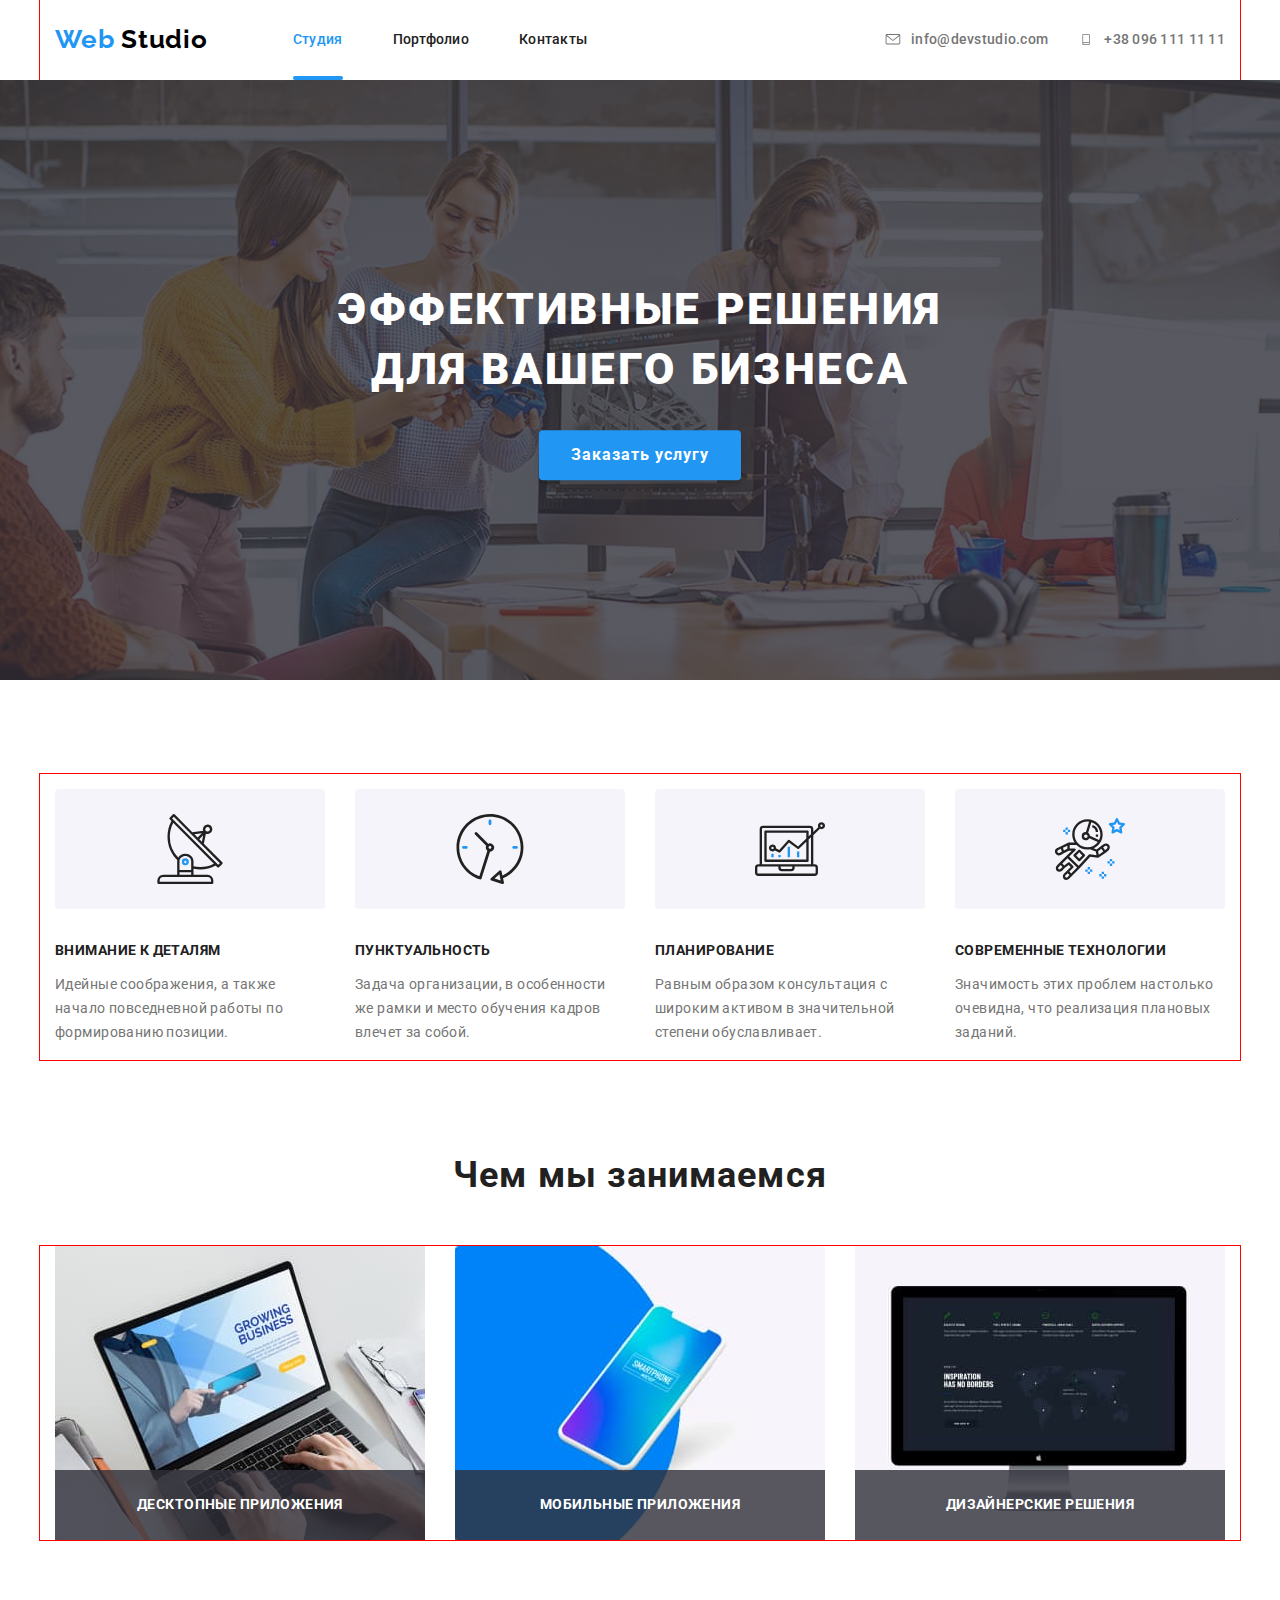
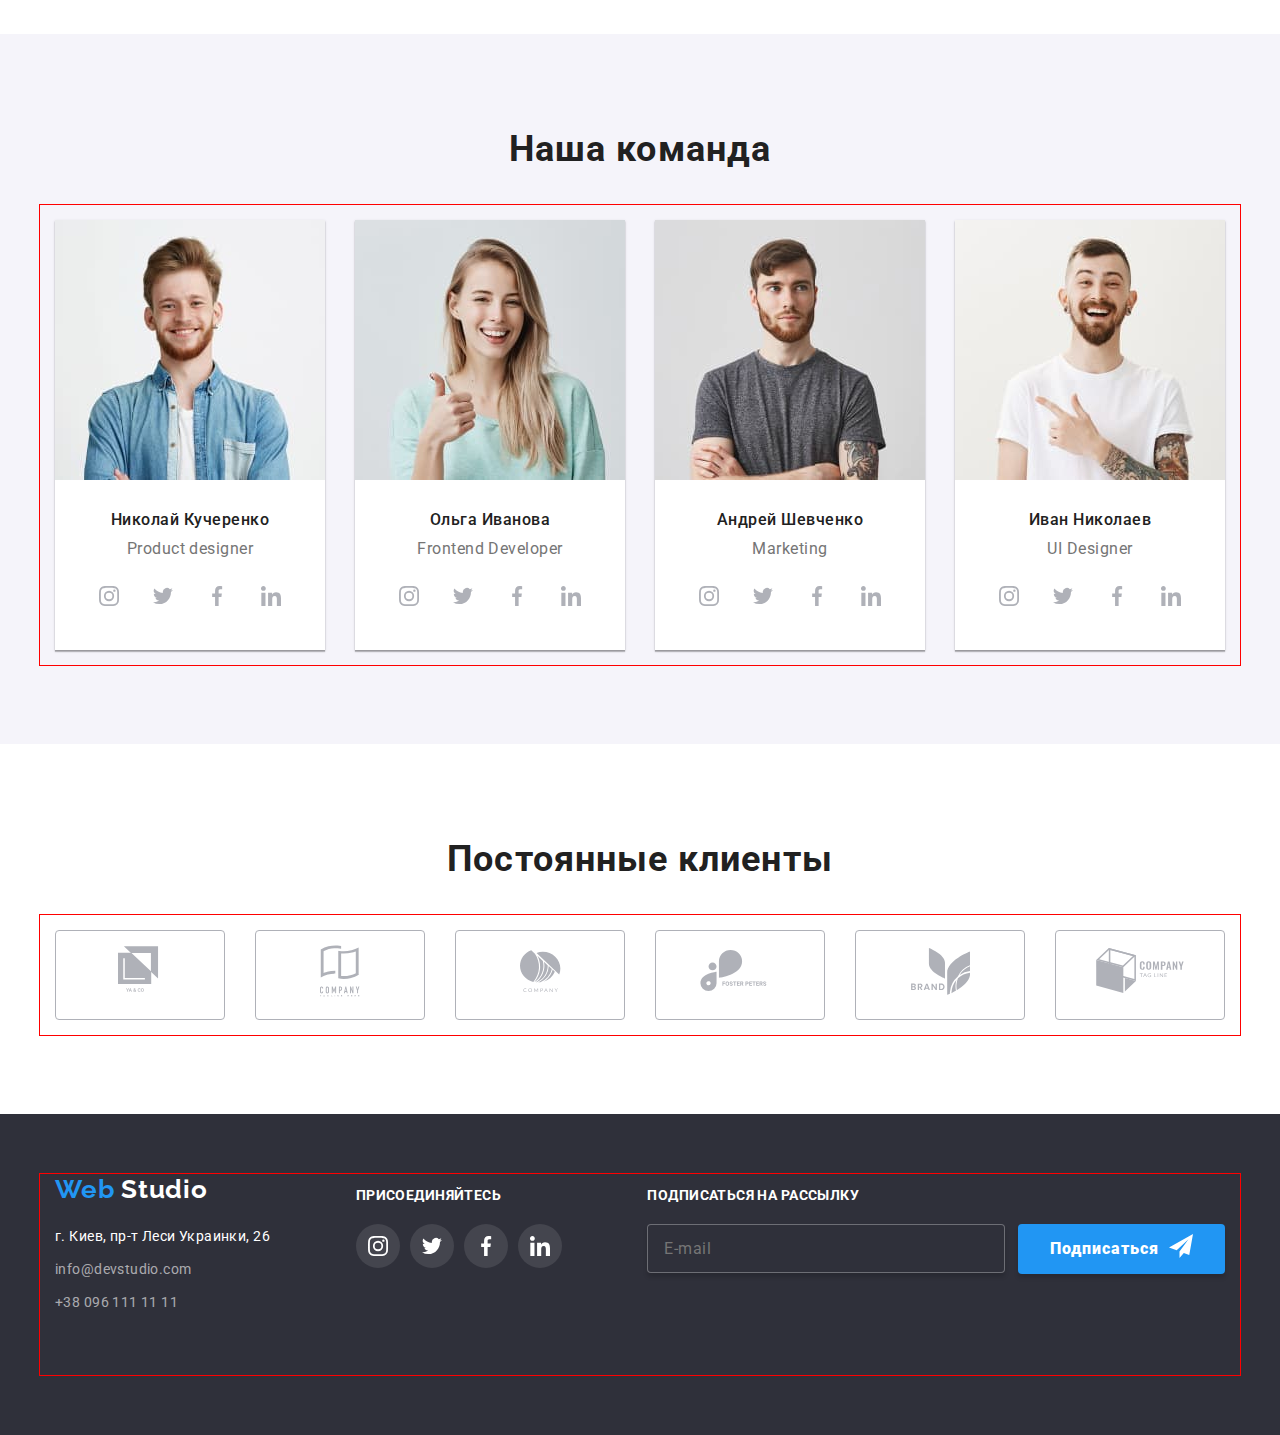
==== commit b5ceb754: "adds mobile-menu" ====
--- a/index.html
+++ b/index.html
@@ -19,6 +19,49 @@
           <li class="site-nav__item"><a href="./portfolio.html" class="site-nav__link">Портфолио</a></li>
           <li class="site-nav__item"><a href="#" class="site-nav__link">Контакты</a></li>
         </ul>
+
+        <button type="button" class="mobile__button" data-menu-button>
+          <svg class="mobile__button-icon" 
+          width="40" 
+          height="40"
+          aria-label="Переключатель мобильного меню"
+          aria-expanded="false"
+          aria-controls="mobile-menu"
+          >
+            <use class="mobile__button-icon--menu" href="./images/sprite.svg#menu"></use> 
+            <use class="mobile__button-icon--cross" href="./images/sprite.svg#cross"></use>
+          </svg>
+        </button>
+
+        <div class="mobile-menu" id="mobile-menu" data-menu>
+          <ul class="site-nav">
+            <li class="site-nav__item"><a href="./index.html" class="site-nav__link site-nav__link--current">Студия</a></li>
+            <li class="site-nav__item"><a href="./portfolio.html" class="site-nav__link">Портфолио</a></li>
+            <li class="site-nav__item"><a href="#" class="site-nav__link">Контакты</a></li>
+          </ul>
+
+          <ul class="site-auth">
+            <li class="site-auth__item">
+              <span class="site-auth__button site-auth__button-mail">
+                <a href="mailto:info@devstudio.com" class="site-auth__link">
+                  <svg class="site-auth__icon" width="16" height="11.2">
+                  <use href="./images/sprite.svg#icon-mail"></use>
+                  </svg>
+                info@devstudio.com</a>
+              </span>
+              
+            </li>
+            <li class="site-auth__item">
+              <span class="site-auth__button site-auth__button-tel">
+                <a href="tel:+380961111111" class="site-auth__link">
+                  <svg class="site-auth__icon" width="10" height="14.94">
+                  <use href="./images/sprite.svg#icon-tel"></use>
+                </svg>
+                  +38 096 111 11 11</a>
+              </span>
+            </li>
+          </ul>
+        </div>
       </nav>
   
       <ul class="site-auth">
@@ -103,8 +146,8 @@
         <label class="policy">
           <input type="checkbox" class="checkbox" name="policy">
           <span class="check-icon"></span>
-          <span class="policy__text">Соглашаюсь с рассылкой и принимаю &nbsp</span>
-          <a href="#">Условия договора</a>
+          <span class="policy__text">Соглашаюсь с рассылкой и принимаю
+          <a href="#">Условия договора</a></span>
         </label>
         
         <button class="form__send-button">Отправить</button>
@@ -459,6 +502,7 @@
   </script> -->
 
 <script src="./js/modal.js"></script>
+<script src="./js/menu.js"></script>
 
 </body>
 </html>--- a/css/main.min.css
+++ b/css/main.min.css
@@ -2,5 +2,5 @@
  Consolas,  'Liberation Mono',  Menlo,- monospace;font-size:1em}small{font-size:80%}sub,sup{font-size:75%;line-height:0;position:relative;vertical-align:baseline}sub{bottom:-0.25em}sup{top:-0.5em}button,input,optgroup,select,textarea{font-family:inherit;font-size:100%;line-height:1.15;margin:0}button,select{text-transform:none}button,[type='button'],[type='reset'],[type='submit']{-webkit-appearance:button}button::-moz-focus-inner,[type='button']::-moz-focus-inner,[type='reset']::-moz-focus-inner,[type='submit']::-moz-focus-inner{border-style:none;padding:0}button:-moz-focusring,[type='button']:-moz-focusring,[type='reset']:-moz-focusring,[type='submit']:-moz-focusring{outline:1px dotted ButtonText}fieldset{padding:0.35em 0.75em 0.625em}legend{padding:0}progress{vertical-align:baseline}[type='number']::-webkit-inner-spin-button,[type='number']::-webkit-outer-spin-button{height:auto}[type='search']{-webkit-appearance:textfield;outline-offset:-2px}[type='search']::-webkit-search-decoration{-webkit-appearance:none}::-webkit-file-upload-button{-webkit-appearance:button;font:inherit}summary{display:list-item}html{-webkit-box-sizing:border-box;box-sizing:border-box}*,*::before,*::after{-webkit-box-sizing:inherit;box-sizing:inherit}body{color:#757575;font-family:Roboto,sans-serif;font-weight:400;font-size:14px;line-height:1.71;margin:0}img{display:block;max-width:100%;height:auto}h1,h2,h3{margin-top:0}.main{background-color:#fff}.site-nav,.site-auth,.advantages__list,.spec__list,.team__list,.icons__list,.customers__list,.footer__icons-list,.filters__list-cover,.examples{list-style:none;padding:0;margin:0}.header__logo,.site-nav__link,.footer__contact,.filters__button{text-decoration:none;cursor:pointer}.advantages__header,.filters__header,.examples-section__header{position:absolute;clip:rect(0 0 0 0);width:1px;height:1px;margin:-1px}.header--positioned,.advantages__container,.specialization__container,.team__container,.customers__container,.footer-flex,.filters__list-cover,.examples__container{padding-left:15px;padding-right:15px;margin-left:auto;margin-right:auto;outline:1px solid red}@media screen and (max-width: 767px){.header--positioned,.advantages__container,.specialization__container,.team__container,.customers__container,.footer-flex,.filters__list-cover,.examples__container{width:480px}}@media screen and (min-width: 768px){.header--positioned,.advantages__container,.specialization__container,.team__container,.customers__container,.footer-flex,.filters__list-cover,.examples__container{width:768px}}@media screen and (min-width: 1200px){.header--positioned,.advantages__container,.specialization__container,.team__container,.customers__container,.footer-flex,.filters__list-cover,.examples__container{width:1200px}}.modal__open-button,.form__send-button,.subscribe__button{display:inline-block;border-radius:4px;padding:10px 32px;min-width:200px;text-align:center;font-weight:700;font-size:16px;line-height:1.87;letter-spacing:0.06em;color:#fff;background-color:#2196F3;-webkit-box-shadow:0px 4px 4px rgba(0,0,0,0.15);box-shadow:0px 4px 4px rgba(0,0,0,0.15);border:none}.filters__button{display:inline-block;border-radius:4px;padding:6px 22px;text-align:center;font-weight:500;font-size:16px;line-height:1.62;letter-spacing:0.03em;color:#212121;background-color:#F5F4FA;-webkit-transition:color 250ms cubic-bezier(0.4, 0, 0.2, 1),background-color 250ms cubic-bezier(0.4, 0, 0.2, 1),-webkit-box-shadow 250ms cubic-bezier(0.4, 0, 0.2, 1);transition:color 250ms cubic-bezier(0.4, 0, 0.2, 1),background-color 250ms cubic-bezier(0.4, 0, 0.2, 1),-webkit-box-shadow 250ms cubic-bezier(0.4, 0, 0.2, 1);transition:color 250ms cubic-bezier(0.4, 0, 0.2, 1),background-color 250ms cubic-bezier(0.4, 0, 0.2, 1),box-shadow 250ms cubic-bezier(0.4, 0, 0.2, 1);transition:color 250ms cubic-bezier(0.4, 0, 0.2, 1),background-color 250ms cubic-bezier(0.4, 0, 0.2, 1),box-shadow 250ms cubic-bezier(0.4, 0, 0.2, 1),-webkit-box-shadow 250ms cubic-bezier(0.4, 0, 0.2, 1)}.filters__button:hover,.filters__button:focus{color:#fff;background-color:#2196F3;-webkit-box-shadow:0px 2px 2px rgba(0,0,0,0.12),0px 1px 2px rgba(0,0,0,0.08),0px 3px 1px rgba(0,0,0,0.1);box-shadow:0px 2px 2px rgba(0,0,0,0.12),0px 1px 2px rgba(0,0,0,0.08),0px 3px 1px rgba(0,0,0,0.1)}.specialization__main-title,.team__main-title,.customers__main-title{margin-bottom:50px;font-weight:700;font-size:36px;line-height:1.17;text-align:center;letter-spacing:0.03em;color:#212121}.header--positioned{display:-webkit-box;display:-ms-flexbox;display:flex;-webkit-box-align:center;-ms-flex-align:center;align-items:center}.header__logo{display:block;padding-top:25px;padding-bottom:25px;font-family:Raleway;font-style:normal;font-weight:700;letter-spacing:0.03em;color:#000}@media screen and (max-width: 767px){.header__logo{padding-top:16px;padding-bottom:16px}}@media screen and (min-width: 768px){.header__logo{padding-top:26px;padding-bottom:26px}}@media screen and (max-width: 1199px){.header__logo{font-size:24px;line-height:1.16}}@media screen and (min-width: 1200px){.header__logo{font-size:26px;line-height:1.19}}.header__logo .web{color:#2196F3}.header__border{border-bottom:1px solid #ECECEC}@media screen and (min-width: 768px){.main-nav{display:-webkit-box;display:-ms-flexbox;display:flex}}.site-nav{display:none}@media screen and (min-width: 768px){.site-nav{display:-webkit-box;display:-ms-flexbox;display:flex;margin-left:81px}}@media screen and (min-width: 1200px){.site-nav{margin-left:85px}}.site-nav__item+.site-nav__item{margin-left:50px}.site-nav__link{display:block;padding-top:32px;padding-bottom:32.5px;font-weight:500;line-height:1.14;letter-spacing:0.02em;color:#212121;-webkit-transition:color 250ms cubic-bezier(0.4, 0, 0.2, 1);transition:color 250ms cubic-bezier(0.4, 0, 0.2, 1)}.site-nav__link:hover,.site-nav__link:focus{color:#2196F3}@media screen and (min-width: 768px) and (max-width: 1199px){.site-nav__link{padding-bottom:31px}}.site-nav__link--current{position:relative;color:#2196F3}.site-nav__link--current::after{position:absolute;content:'';bottom:0;right:0;display:block;width:100%;height:4px;background:#2196F3;border-radius:2px;-webkit-transform:scaleX(1);transform:scaleX(1);-webkit-transform-origin:bottom left;transform-origin:bottom left;-webkit-transition:-webkit-transform 250ms cubic-bezier(0.4, 0, 0.2, 1);transition:-webkit-transform 250ms cubic-bezier(0.4, 0, 0.2, 1);transition:transform 250ms cubic-bezier(0.4, 0, 0.2, 1);transition:transform 250ms cubic-bezier(0.4, 0, 0.2, 1), -webkit-transform 250ms cubic-bezier(0.4, 0, 0.2, 1)}.site-nav__link--current:hover::after{-webkit-transform:scaleX(0);transform:scaleX(0)}.site-auth{margin-left:auto;display:none}@media screen and (min-width: 768px){.site-auth{display:block}}@media screen and (min-width: 1200px){.site-auth{display:-webkit-box;display:-ms-flexbox;display:flex}}@media screen and (min-width: 1200px){.site-auth__item+.site-auth__item{margin-left:30px}}@media screen and (min-width: 768px){.site-auth__button{display:block}}@media screen and (min-width: 1200px){.site-auth__button{display:inline-block;padding-top:32px;padding-bottom:32px}}@media screen and (min-width: 768px) and (max-width: 1199px){.site-auth__button-mail{padding-top:21px;margin-bottom:10px}}@media screen and (min-width: 768px) and (max-width: 1199px){.site-auth__button-tel{padding-bottom:21px}}.site-auth__link{display:-webkit-box;display:-ms-flexbox;display:flex;-webkit-box-align:center;-ms-flex-align:center;align-items:center;text-decoration:none;font-weight:500;line-height:1.14;letter-spacing:0.02em;text-decoration:none;cursor:pointer;color:#757575;-webkit-transition:color 250ms cubic-bezier(0.4, 0, 0.2, 1);transition:color 250ms cubic-bezier(0.4, 0, 0.2, 1)}.site-auth__icon{width:16px;height:11px;margin-right:10px;fill:#757575;-webkit-transition:fill 250ms cubic-bezier(0.4, 0, 0.2, 1);transition:fill 250ms cubic-bezier(0.4, 0, 0.2, 1)}.site-auth__button:hover a,.site-auth__button:focus a{color:#2196F3}.site-auth__button:hover svg,.site-auth__button:focus svg{fill:#2196F3}.hero{text-align:center}.hero__overlay{position:relative;max-width:1600px;margin-left:auto;margin-right:auto;background-image:-webkit-gradient(linear, left top, right top, from(rgba(47,48,58,0.8)), to(rgba(47,48,58,0.8))),url("../images/Header.jpg");background-image:linear-gradient(to right, rgba(47,48,58,0.8), rgba(47,48,58,0.8)),url("../images/Header.jpg");background-repeat:no-repeat;background-position:center;background-size:cover;background-color:#2F303A}@media screen and (max-width: 767px){.hero__overlay{width:480px;height:400px}}@media screen and (min-width: 768px){.hero__overlay{width:768px;height:400px}}@media screen and (min-width: 1200px){.hero__overlay{width:100%;height:600px}}.hero__text{position:absolute;top:50%;left:50%;-webkit-transform:translate(-50%, -50%);transform:translate(-50%, -50%)}.hero__title{margin-top:o;margin-bottom:30px;font-weight:900;letter-spacing:0.06em;text-transform:uppercase;color:#fff}@media screen and (max-width: 767px){.hero__title{width:360px;height:84px}}@media screen and (max-width: 1199px){.hero__title{font-size:26px;line-height:1.62}}@media screen and (min-width: 1200px){.hero__title{font-size:44px;line-height:1.36}}.backdrop{position:fixed;top:0;left:0;width:100%;height:100%;background-color:rgba(0,0,0,0.2);opacity:1;-webkit-transition:opacity 250ms cubic-bezier(0.4, 0, 0.2, 1);transition:opacity 250ms cubic-bezier(0.4, 0, 0.2, 1);z-index:4}.backdrop.is-hidden{opacity:0;pointer-events:none}.backdrop.is-hidden .modal{-webkit-transform:translate(-50%, -50%) scale(0.9);transform:translate(-50%, -50%) scale(0.9);opacity:0}.modal{position:absolute;top:50%;left:50%;width:528px;min-height:581px;background-color:#fff;-webkit-box-shadow:0px 2px 1px rgba(0,0,0,0.2),0px 1px 1px rgba(0,0,0,0.14),0px 1px 3px rgba(0,0,0,0.12);box-shadow:0px 2px 1px rgba(0,0,0,0.2),0px 1px 1px rgba(0,0,0,0.14),0px 1px 3px rgba(0,0,0,0.12);border-radius:4px;-webkit-transform:translate(-50%, -50%) scale(1);transform:translate(-50%, -50%) scale(1);opacity:1;-webkit-transition:opacity 250ms cubic-bezier(0.4, 0, 0.2, 1),-webkit-transform 250ms cubic-bezier(0.4, 0, 0.2, 1);transition:opacity 250ms cubic-bezier(0.4, 0, 0.2, 1),-webkit-transform 250ms cubic-bezier(0.4, 0, 0.2, 1);transition:transform 250ms cubic-bezier(0.4, 0, 0.2, 1),opacity 250ms cubic-bezier(0.4, 0, 0.2, 1);transition:transform 250ms cubic-bezier(0.4, 0, 0.2, 1),opacity 250ms cubic-bezier(0.4, 0, 0.2, 1),-webkit-transform 250ms cubic-bezier(0.4, 0, 0.2, 1)}.modal-closing{position:absolute;top:8px;right:8px;display:-webkit-box;display:-ms-flexbox;display:flex;margin:0;padding:0;width:30px;height:30px;border-radius:50%;border:none;background-color:white;border:1px solid rgba(0,0,0,0.1)}.modal__close-button{position:absolute;margin-right:6px;margin-left:5px;margin-top:6px;margin-bottom:6px;display:block;width:18px;height:18px;fill:#000;-webkit-transition:fill 250ms cubic-bezier(0.4, 0, 0.2, 1);transition:fill 250ms cubic-bezier(0.4, 0, 0.2, 1)}.modal-closing:hover>.modal__close-button,.modal-closing:focus>.modal__close-button{fill:#2196F3}.form{padding:40px}.form__header{margin:0;padding-bottom:30px;font-style:normal;font-weight:700;font-size:20px;line-height:1.15;text-align:center;letter-spacing:0.03em;color:#212121}.form__field{position:relative;display:block;margin-bottom:28px}.form__input{width:100%;padding:12px 16px;padding-left:42px;display:block;border:1px solid rgba(33,33,33,0.2);border-radius:4px}.form__label{position:absolute;top:0;left:42px;-webkit-transform:translateY(50%);transform:translateY(50%);-webkit-transition:color 250ms cubic-bezier(0.4, 0, 0.2, 1),-webkit-transform 250ms cubic-bezier(0.4, 0, 0.2, 1);transition:color 250ms cubic-bezier(0.4, 0, 0.2, 1),-webkit-transform 250ms cubic-bezier(0.4, 0, 0.2, 1);transition:transform 250ms cubic-bezier(0.4, 0, 0.2, 1),color 250ms cubic-bezier(0.4, 0, 0.2, 1);transition:transform 250ms cubic-bezier(0.4, 0, 0.2, 1),color 250ms cubic-bezier(0.4, 0, 0.2, 1),-webkit-transform 250ms cubic-bezier(0.4, 0, 0.2, 1)}.form__field:focus-within>.form__label,.form__input:not(:placeholder-shown)+.form__label{-webkit-transform:translate(-27px, -20px);transform:translate(-27px, -20px);color:#2196F3}textarea{height:120px;margin:0}.textarea__label{position:absolute;top:0;left:16px;-webkit-transform:translateY(50%);transform:translateY(50%);-webkit-transition:color 250ms cubic-bezier(0.4, 0, 0.2, 1),-webkit-transform 250ms cubic-bezier(0.4, 0, 0.2, 1);transition:color 250ms cubic-bezier(0.4, 0, 0.2, 1),-webkit-transform 250ms cubic-bezier(0.4, 0, 0.2, 1);transition:transform 250ms cubic-bezier(0.4, 0, 0.2, 1),color 250ms cubic-bezier(0.4, 0, 0.2, 1);transition:transform 250ms cubic-bezier(0.4, 0, 0.2, 1),color 250ms cubic-bezier(0.4, 0, 0.2, 1),-webkit-transform 250ms cubic-bezier(0.4, 0, 0.2, 1)}.form__field:focus-within>.textarea__label,.form__input:not(:placeholder-shown)+.textarea__label{-webkit-transform:translate(2px, -20px);transform:translate(2px, -20px);color:#2196F3}.form__icon{position:absolute;top:13px;left:16px;width:18px;height:18px;display:inline-block;background-size:cover;-webkit-transition:fill 250ms cubic-bezier(0.4, 0, 0.2, 1);transition:fill 250ms cubic-bezier(0.4, 0, 0.2, 1)}.form__field:focus-within>.form__icon{fill:#2196F3}.policy{display:-webkit-box;display:-ms-flexbox;display:flex;margin-top:20px;margin-bottom:30px;padding-left:13px;-webkit-box-align:center;-ms-flex-align:center;align-items:center}.policy input[type='checkbox']{margin-right:8px}.policy__text{font-size:14px;line-height:1.71;letter-spacing:0.03em;color:#757575}.policy a{color:#2196F3}.checkbox{position:absolute;width:1px;height:1px;margin:-1px;border:0;padding:0;clip:rect(0 0 0 0);overflow:hidden}.check-icon{display:inline-block;width:16px;height:15px;margin-right:8px;border:2px solid #212121;border-radius:4px}.checkbox:checked+.check-icon{background-image:url("../images/icon-check-blue.svg");background-size:cover;background-origin:border-box;border:2px solid transparent}.form__send-button{display:block;margin-left:auto;margin-right:auto}.advantages{padding-top:60px;background-color:#fff}@media screen and (min-width: 1200px){.advantages{padding-top:94px}}.advantages__list{position:relative;padding-bottom:60px}@media screen and (min-width: 768px){.advantages__list{display:-webkit-box;display:-ms-flexbox;display:flex;-ms-flex-wrap:wrap;flex-wrap:wrap;margin:-15px}}@media screen and (min-width: 1200px){.advantages__list{padding-bottom:94px}}.advantages__title{margin-top:30px;margin-bottom:10px;font-weight:700;font-size:14px;line-height:1.14x;letter-spacing:0.03em;text-transform:uppercase;color:#212121}@media screen and (max-width: 767px){.advantages__title{text-align:center}}@media screen and (min-width: 1200px){.advantages__title{width:270px;display:block}}.advantages__text{margin-top:0;margin-bottom:0;letter-spacing:0.03em}@media screen and (min-width: 1200px){.advantages__text{width:270px;display:block}}@media screen and (min-width: 768px){.advantages__item{width:calc((100% - 60px) / 2);margin:15px}}@media screen and (min-width: 1200px){.advantages__item{width:270px}}@media screen and (max-width: 767px){.advantages__item:not(:last-child){margin-bottom:30px}}.advantages__icon{width:70px;height:70px}.advantages__icon-bcg{display:-webkit-box;display:-ms-flexbox;display:flex;height:120px;margin:0;-webkit-box-pack:center;-ms-flex-pack:center;justify-content:center;-webkit-box-align:center;-ms-flex-align:center;align-items:center;background-color:#F5F4FA;border-radius:4px}@media screen and (max-width: 767px){.advantages__icon-bcg{width:450px}}@media screen and (min-width: 768px){.advantages__icon-bcg{width:354px}}@media screen and (min-width: 1200px){.advantages__icon-bcg{width:270px}}.specialization{padding-top:94px;padding-bottom:94px;background-color:#fff}.spec__list{display:-webkit-box;display:-ms-flexbox;display:flex;-ms-flex-wrap:wrap;flex-wrap:wrap}.spec__item{width:calc((100% - 60px) / 3)}.spec__item+.spec__item{margin-left:30px}.spec__overlay{position:relative}.spec__title{position:absolute;bottom:0;right:0;display:block;padding:27px;margin:0;width:100%;height:70px;font-weight:700;font-size:14px;line-height:1.14;letter-spacing:0.03em;text-align:center;text-transform:uppercase;color:#fff;background-color:rgba(47,48,58,0.8)}.team{padding-top:94px;padding-bottom:94px;background-color:#F5F4FA}.team__list{display:-webkit-box;display:-ms-flexbox;display:flex;-webkit-box-flex:wrap;-ms-flex-positive:wrap;flex-grow:wrap}.team__item{width:calc((100% - 90px) / 4);text-align:center;-webkit-box-shadow:0px 2px 1px rgba(0,0,0,0.2),0px 1px 1px rgba(0,0,0,0.14),0px 1px 3px rgba(0,0,0,0.12);box-shadow:0px 2px 1px rgba(0,0,0,0.2),0px 1px 1px rgba(0,0,0,0.14),0px 1px 3px rgba(0,0,0,0.12);background:#fff}.team__item+.team__item{margin-left:30px}.team__names{padding-top:30px;margin-bottom:10px;font-weight:500;font-size:16px;line-height:1.19;letter-spacing:0.03em;color:#212121}.team__jobs{margin-top:0;margin-bottom:16px;font-size:16px;line-height:1.19;letter-spacing:0.03em}.icons__list{display:-webkit-box;display:-ms-flexbox;display:flex;-webkit-box-pack:center;-ms-flex-pack:center;justify-content:center;padding-bottom:24px}.icons__list>li+li{margin-left:10px}.team__icon{width:44px;height:44px;fill:#AFB1B8;border-radius:50%;background-color:#fff;-webkit-transition:fill 250ms cubic-bezier(0.4, 0, 0.2, 1),background-color 250ms cubic-bezier(0.4, 0, 0.2, 1);transition:fill 250ms cubic-bezier(0.4, 0, 0.2, 1),background-color 250ms cubic-bezier(0.4, 0, 0.2, 1)}.team__icon:hover,.team__icon:focus{fill:#fff;background-color:#2196F3}.customers{padding-top:94px;padding-bottom:94px;background-color:#fff}.customers__list{display:-webkit-box;display:-ms-flexbox;display:flex;-ms-flex-wrap:wrap;flex-wrap:wrap;-webkit-box-pack:center;-ms-flex-pack:center;justify-content:center}.customers__item{display:-webkit-inline-box;display:-ms-inline-flexbox;display:inline-flex;width:calc((100% - 150px) / 6);height:90px}.customers__item+.customers__item{margin-left:30px}.customers__link{display:-webkit-box;display:-ms-flexbox;display:flex;-webkit-box-pack:center;-ms-flex-pack:center;justify-content:center;-webkit-box-align:center;-ms-flex-align:center;align-items:center;width:170px;height:90px;border:1px solid #AFB1B8;border-radius:4px;cursor:pointer;-webkit-transition:border-color 250ms cubic-bezier(0.4, 0, 0.2, 1);transition:border-color 250ms cubic-bezier(0.4, 0, 0.2, 1)}.customers__link:hover,.customers__link:focus{border-color:#2196F3}.customers__icon{display:-webkit-inline-box;display:-ms-inline-flexbox;display:inline-flex;fill:#AFB1B8;-webkit-transition:fill 250ms cubic-bezier(0.4, 0, 0.2, 1);transition:fill 250ms cubic-bezier(0.4, 0, 0.2, 1)}.customers__link:hover .customers__icon{fill:#2196F3}.footer{background-color:#2F303A}.footer-flex{-webkit-box-pack:justify;-ms-flex-pack:justify;justify-content:space-between;border-bottom:1px solid rgba(255,255,255,0.1)}.footer__logo{display:block;margin-top:48px;margin-bottom:10px;font-family:Raleway;font-weight:700;font-size:22px;line-height:1.18;letter-spacing:0.03em;color:#fff}.footer__logo .web{color:#2196F3}.address{display:block;padding-bottom:28px}.address__name{margin-top:0;margin-bottom:0;font-style:normal;letter-spacing:0.03em;color:#fff}.footer__contact{display:block;margin-top:9px;font-style:normal;letter-spacing:0.03em;color:rgba(255,255,255,0.6)}.connect__text{margin-top:48px;margin-bottom:21px;font-weight:700;line-height:1.14;letter-spacing:0.03em;text-transform:uppercase;color:#fff}.footer__icons-list{display:-webkit-box;display:-ms-flexbox;display:flex;-webkit-box-pack:center;-ms-flex-pack:center;justify-content:center;padding-bottom:24px}.footer__icons-list>li+li{margin-left:10px}.footer__social-icon{width:44px;height:44px;fill:#fff;border-radius:50%;background-color:rgba(255,255,255,0.1);-webkit-transition:fill 250ms cubic-bezier(0.4, 0, 0.2, 1),background-color 250ms cubic-bezier(0.4, 0, 0.2, 1);transition:fill 250ms cubic-bezier(0.4, 0, 0.2, 1),background-color 250ms cubic-bezier(0.4, 0, 0.2, 1)}.footer__social-icon:hover,.footer__social-icon:focus{fill:#fff;background-color:#2196F3}.subscribe__email{margin-right:10px;width:358px;height:49px;padding:15px 16px;font-size:16px;line-height:1.87;letter-spacing:0.03em;color:rgba(255,255,255,0.6);border:1px solid rgba(255,255,255,0.3);-webkit-box-shadow:0px 4px 4px rgba(0,0,0,0.15);box-shadow:0px 4px 4px rgba(0,0,0,0.15);border-radius:4px;background-color:#2F303A}.subscribe__button{position:relative;overflow:hidden}.subscribe__button:hover,.subscribe__button:focus{background-color:palevioletred}.btn-text{display:-webkit-inline-box;display:-ms-inline-flexbox;display:inline-flex;font-weight:900;font-family:Roboto;-ms-flex-line-pack:baseline;align-content:baseline;cursor:pointer;overflow:hidden;-webkit-transition:background-color 250ms cubic-bezier(0.4, 0, 0.2, 1);transition:background-color 250ms cubic-bezier(0.4, 0, 0.2, 1)}.btn-text::after{content:'';display:inline-block;margin-left:10px;width:24px;height:24px;-ms-flex-line-pack:center;align-content:center;background-image:url("../images/send.svg");background-size:contain;-webkit-transition:-webkit-transform 250ms cubic-bezier(0.4, 0, 0.2, 1);transition:-webkit-transform 250ms cubic-bezier(0.4, 0, 0.2, 1);transition:transform 250ms cubic-bezier(0.4, 0, 0.2, 1);transition:transform 250ms cubic-bezier(0.4, 0, 0.2, 1), -webkit-transform 250ms cubic-bezier(0.4, 0, 0.2, 1)}.btn-text:hover::after{-webkit-transform:translateY(-35px);transform:translateY(-35px)}.btn-text::before{position:absolute;-webkit-transform:translateY(40px);transform:translateY(40px);right:30px;content:'';display:inline-block;width:24px;height:24px;background-image:url(../images/mail.svg);background-repeat:no-repeat;background-size:contain;fill:#fff;-webkit-transition:-webkit-transform 250ms cubic-bezier(0.4, 0, 0.2, 1);transition:-webkit-transform 250ms cubic-bezier(0.4, 0, 0.2, 1);transition:transform 250ms cubic-bezier(0.4, 0, 0.2, 1);transition:transform 250ms cubic-bezier(0.4, 0, 0.2, 1), -webkit-transform 250ms cubic-bezier(0.4, 0, 0.2, 1)}.btn-text:hover::before{-webkit-transform:translateY(0);transform:translateY(0)}.filters{padding-top:93px;padding-bottom:50px}.filters__list{display:-webkit-box;display:-ms-flexbox;display:flex;-webkit-box-pack:center;-ms-flex-pack:center;justify-content:center}.filters__list-item+.filters__list-item{margin-left:8px}.examples-section{padding-bottom:94px}.examples{display:-webkit-box;display:-ms-flexbox;display:flex;-ms-flex-wrap:wrap;flex-wrap:wrap}.examples__item{width:calc((100% - 60px) / 3)}.examples__item:hover,.examples__item:focus{-webkit-box-shadow:1px 4px 6px rgba(0,0,0,0.16),0px 4px 4px rgba(0,0,0,0.06),0px 1px 1px rgba(0,0,0,0.12);box-shadow:1px 4px 6px rgba(0,0,0,0.16),0px 4px 4px rgba(0,0,0,0.06),0px 1px 1px rgba(0,0,0,0.12)}.examples__item:not(:nth-child(3n)){margin-right:30px}.examples__item:not(:nth-child(-n+3)){margin-bottom:30px}.examples__overlay{position:relative;overflow:hidden}.examples__overlay::before{content:'';position:absolute;display:block;width:100%;height:100%;background:rgba(33,150,243,0.9);z-index:1;opacity:0;-webkit-transform:translateY(100%);transform:translateY(100%);-webkit-transition:-webkit-transform 250ms cubic-bezier(0.4, 0, 0.2, 1);transition:-webkit-transform 250ms cubic-bezier(0.4, 0, 0.2, 1);transition:transform 250ms cubic-bezier(0.4, 0, 0.2, 1);transition:transform 250ms cubic-bezier(0.4, 0, 0.2, 1), -webkit-transform 250ms cubic-bezier(0.4, 0, 0.2, 1)}.examples__item:hover .examples__overlay::before{opacity:1;-webkit-transform:translateY(0);transform:translateY(0)}.examples__overlay-text{position:absolute;display:block;width:322px;height:168px;margin:0;bottom:63px;left:24px;z-index:2;font-style:normal;font-size:18px;line-height:1.55;letter-spacing:0.03em;color:#fff;opacity:0}.examples__item:hover .examples__overlay-text{opacity:1}.examples__card-content{border-bottom:1px solid #eee;border-left:1px solid #eee;border-right:1px solid #eee}.examples__headings{padding-top:20px;margin-bottom:4px;padding-left:24px;padding-right:24px;font-weight:700;font-size:18px;line-height:2;letter-spacing:0.06em;color:#212121}.examples__type{margin-top:0;margin-bottom:0;padding-bottom:20px;padding-left:24px;padding-right:24px;font-style:normal;font-size:16px;line-height:1.87;letter-spacing:0.03em;color:#757575}
+ monospace;font-size:1em}small{font-size:80%}sub,sup{font-size:75%;line-height:0;position:relative;vertical-align:baseline}sub{bottom:-0.25em}sup{top:-0.5em}button,input,optgroup,select,textarea{font-family:inherit;font-size:100%;line-height:1.15;margin:0}button,select{text-transform:none}button,[type='button'],[type='reset'],[type='submit']{-webkit-appearance:button}button::-moz-focus-inner,[type='button']::-moz-focus-inner,[type='reset']::-moz-focus-inner,[type='submit']::-moz-focus-inner{border-style:none;padding:0}button:-moz-focusring,[type='button']:-moz-focusring,[type='reset']:-moz-focusring,[type='submit']:-moz-focusring{outline:1px dotted ButtonText}fieldset{padding:0.35em 0.75em 0.625em}legend{padding:0}progress{vertical-align:baseline}[type='number']::-webkit-inner-spin-button,[type='number']::-webkit-outer-spin-button{height:auto}[type='search']{-webkit-appearance:textfield;outline-offset:-2px}[type='search']::-webkit-search-decoration{-webkit-appearance:none}::-webkit-file-upload-button{-webkit-appearance:button;font:inherit}summary{display:list-item}html{-webkit-box-sizing:border-box;box-sizing:border-box}*,*::before,*::after{-webkit-box-sizing:inherit;box-sizing:inherit}body{color:#757575;font-family:Roboto,sans-serif;font-weight:400;font-size:14px;line-height:1.71;margin:0}body.modal-open{overflow:hidden}img{display:block;max-width:100%;height:auto}h1,h2,h3{margin-top:0}.main{background-color:#fff}.site-nav,.site-auth,.advantages__list,.spec__list,.team__list,.icons__list,.customers__list,.footer__icons-list,.filters__list-cover,.examples{list-style:none;padding:0;margin:0}.header__logo,.site-nav__link,.footer__contact,.filters__button{text-decoration:none;cursor:pointer}.advantages__header,.filters__header,.examples-section__header{position:absolute;clip:rect(0 0 0 0);width:1px;height:1px;margin:-1px}.header--positioned,.advantages__container,.specialization__container,.team__container,.customers__container,.footer-flex,.filters__list-cover,.examples__container{padding-left:15px;padding-right:15px;margin-left:auto;margin-right:auto;outline:1px solid red}@media screen and (max-width: 767px){.header--positioned,.advantages__container,.specialization__container,.team__container,.customers__container,.footer-flex,.filters__list-cover,.examples__container{width:480px}}@media screen and (min-width: 768px){.header--positioned,.advantages__container,.specialization__container,.team__container,.customers__container,.footer-flex,.filters__list-cover,.examples__container{width:768px}}@media screen and (min-width: 1200px){.header--positioned,.advantages__container,.specialization__container,.team__container,.customers__container,.footer-flex,.filters__list-cover,.examples__container{width:1200px}}.modal__open-button,.form__send-button,.subscribe__button{display:inline-block;border-radius:4px;padding:10px 32px;min-width:200px;text-align:center;font-weight:700;font-size:16px;line-height:1.87;letter-spacing:0.06em;color:#fff;background-color:#2196F3;-webkit-box-shadow:0px 4px 4px rgba(0,0,0,0.15);box-shadow:0px 4px 4px rgba(0,0,0,0.15);border:none}.filters__button{display:inline-block;border-radius:4px;padding:6px 22px;text-align:center;font-weight:500;font-size:16px;line-height:1.62;letter-spacing:0.03em;color:#212121;background-color:#F5F4FA;-webkit-transition:color 250ms cubic-bezier(0.4, 0, 0.2, 1),background-color 250ms cubic-bezier(0.4, 0, 0.2, 1),-webkit-box-shadow 250ms cubic-bezier(0.4, 0, 0.2, 1);transition:color 250ms cubic-bezier(0.4, 0, 0.2, 1),background-color 250ms cubic-bezier(0.4, 0, 0.2, 1),-webkit-box-shadow 250ms cubic-bezier(0.4, 0, 0.2, 1);transition:color 250ms cubic-bezier(0.4, 0, 0.2, 1),background-color 250ms cubic-bezier(0.4, 0, 0.2, 1),box-shadow 250ms cubic-bezier(0.4, 0, 0.2, 1);transition:color 250ms cubic-bezier(0.4, 0, 0.2, 1),background-color 250ms cubic-bezier(0.4, 0, 0.2, 1),box-shadow 250ms cubic-bezier(0.4, 0, 0.2, 1),-webkit-box-shadow 250ms cubic-bezier(0.4, 0, 0.2, 1)}.filters__button:hover,.filters__button:focus{color:#fff;background-color:#2196F3;-webkit-box-shadow:0px 2px 2px rgba(0,0,0,0.12),0px 1px 2px rgba(0,0,0,0.08),0px 3px 1px rgba(0,0,0,0.1);box-shadow:0px 2px 2px rgba(0,0,0,0.12),0px 1px 2px rgba(0,0,0,0.08),0px 3px 1px rgba(0,0,0,0.1)}.specialization__main-title,.team__main-title,.customers__main-title{font-weight:700;line-height:1.17;text-align:center;letter-spacing:0.03em;color:#212121}@media screen and (max-width: 1199px){.specialization__main-title,.team__main-title,.customers__main-title{margin-bottom:30px;font-size:28px}}@media screen and (min-width: 1200px){.specialization__main-title,.team__main-title,.customers__main-title{margin-bottom:50px;font-size:36px}}@media screen and (max-width: 1199px){.advantages,.team,.customers{padding-top:60px;padding-bottom:60px}}@media screen and (min-width: 1200px){.advantages,.team,.customers{padding-top:94px;padding-bottom:94px}}.header--fixed{position:relative}.header--positioned{display:-webkit-box;display:-ms-flexbox;display:flex;-webkit-box-align:center;-ms-flex-align:center;align-items:center}.header__logo{display:block;font-family:Raleway;font-style:normal;font-weight:700;letter-spacing:0.03em;color:#000}@media screen and (max-width: 767px){.header__logo{padding-top:16px;padding-bottom:16px}}@media screen and (min-width: 768px){.header__logo{padding-top:26px;padding-bottom:25px}}@media screen and (max-width: 1199px){.header__logo{font-size:24px;line-height:1.16}}@media screen and (min-width: 1200px){.header__logo{padding-top:24px;padding-bottom:24px;font-size:26px;line-height:1.19}}.header__logo .web{color:#2196F3}.header__border{border-bottom:1px solid #ECECEC}.main-nav{display:-webkit-box;display:-ms-flexbox;display:flex}@media screen and (max-width: 767px){.site-nav{display:none}}@media screen and (min-width: 768px){.site-nav{display:-webkit-box;display:-ms-flexbox;display:flex;margin-left:81px}}@media screen and (min-width: 1200px){.site-nav{margin-left:85px}}.site-nav__item+.site-nav__item{margin-left:50px}.site-nav__link{display:block;font-weight:500;line-height:1.14;letter-spacing:0.02em;color:#212121;-webkit-transition:color 250ms cubic-bezier(0.4, 0, 0.2, 1);transition:color 250ms cubic-bezier(0.4, 0, 0.2, 1)}.site-nav__link:hover,.site-nav__link:focus{color:#2196F3}@media screen and (min-width: 768px) and (max-width: 1199px){.site-nav__link{padding-top:32px;padding-bottom:32px}}@media screen and (min-width: 1200px){.site-nav__link{padding-top:32px;padding-bottom:32px}}.site-nav__link--current{position:relative;color:#2196F3}.site-nav__link--current::after{position:absolute;content:'';bottom:0;right:0;display:block;width:100%;height:4px;background:#2196F3;border-radius:2px;-webkit-transform:scaleX(1);transform:scaleX(1);-webkit-transform-origin:bottom left;transform-origin:bottom left;-webkit-transition:-webkit-transform 250ms cubic-bezier(0.4, 0, 0.2, 1);transition:-webkit-transform 250ms cubic-bezier(0.4, 0, 0.2, 1);transition:transform 250ms cubic-bezier(0.4, 0, 0.2, 1);transition:transform 250ms cubic-bezier(0.4, 0, 0.2, 1), -webkit-transform 250ms cubic-bezier(0.4, 0, 0.2, 1)}.site-nav__link--current:hover::after{-webkit-transform:scaleX(0);transform:scaleX(0)}.site-auth{margin-left:auto;display:none}@media screen and (min-width: 768px){.site-auth{display:block}}@media screen and (min-width: 1200px){.site-auth{display:-webkit-box;display:-ms-flexbox;display:flex}}@media screen and (min-width: 1200px){.site-auth__item+.site-auth__item{margin-left:30px}}@media screen and (min-width: 768px){.site-auth__button{display:block}}@media screen and (min-width: 1200px){.site-auth__button{display:inline-block;padding-top:32px;padding-bottom:32px}}@media screen and (min-width: 768px) and (max-width: 1199px){.site-auth__button-mail{padding-top:21px;margin-bottom:10px}}@media screen and (min-width: 768px) and (max-width: 1199px){.site-auth__button-tel{padding-bottom:17px}}.site-auth__link{display:-webkit-box;display:-ms-flexbox;display:flex;-webkit-box-align:center;-ms-flex-align:center;align-items:center;text-decoration:none;font-weight:500;line-height:1.14;letter-spacing:0.02em;text-decoration:none;cursor:pointer;color:#757575;-webkit-transition:color 250ms cubic-bezier(0.4, 0, 0.2, 1);transition:color 250ms cubic-bezier(0.4, 0, 0.2, 1)}.site-auth__icon{width:16px;height:11px;margin-right:10px;fill:#757575;-webkit-transition:fill 250ms cubic-bezier(0.4, 0, 0.2, 1);transition:fill 250ms cubic-bezier(0.4, 0, 0.2, 1)}.site-auth__button:hover a,.site-auth__button:focus a{color:#2196F3}.site-auth__button:hover svg,.site-auth__button:focus svg{fill:#2196F3}.mobile__button{display:inline-block;margin:0;padding:0;border:none;background-color:transparent;margin-left:267px}@media screen and (min-width: 768px){.mobile__button{display:none}}.mobile__button-icon{width:40px;height:40px;fill:#212121}.mobile__button-icon:hover,.mobile__button-icon:focus{fill:#2196F3}@media screen and (min-width: 768px){.mobile__button-icon{display:none}}.mobile__button-icon--cross{display:none}.mobile__button.is-open .mobile__button-icon--cross{display:block}.mobile__button.is-open .mobile__button-icon--menu{display:none}.mobile-menu{background-color:palevioletred}@media screen and (max-width: 767px){.mobile-menu{display:none;position:absolute;top:100%;left:0;width:100%;z-index:6}.mobile-menu.is-open{display:block}}@media screen and (min-width: 768px){.mobile-menu{display:none}}@media screen and (max-width: 767px){.mobile-menu .site-nav{display:-webkit-box;display:-ms-flexbox;display:flex}}@media screen and (max-width: 767px){.mobile-menu .site-auth{display:-webkit-box;display:-ms-flexbox;display:flex}}.hero{text-align:center}.hero__overlay{position:relative;max-width:1600px;margin-left:auto;margin-right:auto;background-image:-webkit-gradient(linear, left top, right top, from(rgba(47,48,58,0.8)), to(rgba(47,48,58,0.8))),url("../images/Header.jpg");background-image:linear-gradient(to right, rgba(47,48,58,0.8), rgba(47,48,58,0.8)),url("../images/Header.jpg");background-repeat:no-repeat;background-position:center;background-size:cover;background-color:#2F303A}@media screen and (max-width: 767px){.hero__overlay{width:480px;height:400px}}@media screen and (min-width: 768px){.hero__overlay{width:768px;height:400px}}@media screen and (min-width: 1200px){.hero__overlay{width:100%;height:600px}}.hero__text{position:absolute;top:50%;left:50%;-webkit-transform:translate(-50%, -50%);transform:translate(-50%, -50%)}.hero__title{margin-top:o;margin-bottom:30px;font-weight:900;letter-spacing:0.06em;text-transform:uppercase;color:#fff}@media screen and (max-width: 767px){.hero__title{width:360px;height:84px}}@media screen and (max-width: 1199px){.hero__title{font-size:26px;line-height:1.62}}@media screen and (min-width: 1200px){.hero__title{font-size:44px;line-height:1.36}}.backdrop{position:fixed;top:0;left:0;width:100%;height:100%;background-color:rgba(0,0,0,0.2);opacity:1;-webkit-transition:opacity 250ms cubic-bezier(0.4, 0, 0.2, 1);transition:opacity 250ms cubic-bezier(0.4, 0, 0.2, 1);z-index:4;padding-top:93px;padding-bottom:94px;padding-left:15px;padding-right:15px;overflow-y:scroll}.backdrop.is-hidden{opacity:0;pointer-events:none}.backdrop.is-hidden .modal{-webkit-transform:translate(-50%, -50%) scale(0.9);transform:translate(-50%, -50%) scale(0.9);opacity:0}.modal{position:absolute;top:50%;left:50%;background-color:#fff;-webkit-box-shadow:0px 2px 1px rgba(0,0,0,0.2),0px 1px 1px rgba(0,0,0,0.14),0px 1px 3px rgba(0,0,0,0.12);box-shadow:0px 2px 1px rgba(0,0,0,0.2),0px 1px 1px rgba(0,0,0,0.14),0px 1px 3px rgba(0,0,0,0.12);border-radius:4px;-webkit-transform:translate(-50%, -50%) scale(1);transform:translate(-50%, -50%) scale(1);opacity:1;z-index:5;-webkit-transition:opacity 250ms cubic-bezier(0.4, 0, 0.2, 1),-webkit-transform 250ms cubic-bezier(0.4, 0, 0.2, 1);transition:opacity 250ms cubic-bezier(0.4, 0, 0.2, 1),-webkit-transform 250ms cubic-bezier(0.4, 0, 0.2, 1);transition:transform 250ms cubic-bezier(0.4, 0, 0.2, 1),opacity 250ms cubic-bezier(0.4, 0, 0.2, 1);transition:transform 250ms cubic-bezier(0.4, 0, 0.2, 1),opacity 250ms cubic-bezier(0.4, 0, 0.2, 1),-webkit-transform 250ms cubic-bezier(0.4, 0, 0.2, 1)}@media screen and (max-width: 767px){.modal{top:10%;-webkit-transform:translateX(-50%) scale(1);transform:translateX(-50%) scale(1)}}@media screen and (max-width: 1199px){.modal{width:450px;min-height:609px}}@media screen and (min-width: 1200px){.modal{width:528px;min-height:581px}}.modal-closing{position:absolute;top:8px;right:8px;display:-webkit-box;display:-ms-flexbox;display:flex;margin:0;padding:0;width:30px;height:30px;border-radius:50%;border:none;background-color:white;border:1px solid rgba(0,0,0,0.1)}.modal__close-button{position:absolute;margin-right:6px;margin-left:5px;margin-top:6px;margin-bottom:6px;display:block;width:18px;height:18px;fill:#000;-webkit-transition:fill 250ms cubic-bezier(0.4, 0, 0.2, 1);transition:fill 250ms cubic-bezier(0.4, 0, 0.2, 1)}.modal-closing:hover>.modal__close-button,.modal-closing:focus>.modal__close-button{fill:#2196F3}.form{padding:40px}.form__header{margin:0;padding-bottom:30px;font-style:normal;font-weight:700;font-size:20px;line-height:1.15;text-align:center;letter-spacing:0.03em;color:#212121}.form__field{position:relative;display:block;margin-bottom:28px}.form__input{width:100%;padding:12px 16px;padding-left:42px;display:block;border:1px solid rgba(33,33,33,0.2);border-radius:4px}.form__label{position:absolute;top:0;left:42px;-webkit-transform:translateY(50%);transform:translateY(50%);-webkit-transition:color 250ms cubic-bezier(0.4, 0, 0.2, 1),-webkit-transform 250ms cubic-bezier(0.4, 0, 0.2, 1);transition:color 250ms cubic-bezier(0.4, 0, 0.2, 1),-webkit-transform 250ms cubic-bezier(0.4, 0, 0.2, 1);transition:transform 250ms cubic-bezier(0.4, 0, 0.2, 1),color 250ms cubic-bezier(0.4, 0, 0.2, 1);transition:transform 250ms cubic-bezier(0.4, 0, 0.2, 1),color 250ms cubic-bezier(0.4, 0, 0.2, 1),-webkit-transform 250ms cubic-bezier(0.4, 0, 0.2, 1)}.form__field:focus-within>.form__label,.form__input:not(:placeholder-shown)+.form__label{-webkit-transform:translate(-27px, -20px);transform:translate(-27px, -20px);color:#2196F3}textarea{height:120px;margin:0}.textarea__label{position:absolute;top:0;left:16px;-webkit-transform:translateY(50%);transform:translateY(50%);-webkit-transition:color 250ms cubic-bezier(0.4, 0, 0.2, 1),-webkit-transform 250ms cubic-bezier(0.4, 0, 0.2, 1);transition:color 250ms cubic-bezier(0.4, 0, 0.2, 1),-webkit-transform 250ms cubic-bezier(0.4, 0, 0.2, 1);transition:transform 250ms cubic-bezier(0.4, 0, 0.2, 1),color 250ms cubic-bezier(0.4, 0, 0.2, 1);transition:transform 250ms cubic-bezier(0.4, 0, 0.2, 1),color 250ms cubic-bezier(0.4, 0, 0.2, 1),-webkit-transform 250ms cubic-bezier(0.4, 0, 0.2, 1)}.form__field:focus-within>.textarea__label,.form__input:not(:placeholder-shown)+.textarea__label{-webkit-transform:translate(2px, -20px);transform:translate(2px, -20px);color:#2196F3}.form__icon{position:absolute;top:13px;left:16px;width:18px;height:18px;display:inline-block;background-size:cover;-webkit-transition:fill 250ms cubic-bezier(0.4, 0, 0.2, 1);transition:fill 250ms cubic-bezier(0.4, 0, 0.2, 1)}.form__field:focus-within>.form__icon{fill:#2196F3}.policy{display:-webkit-box;display:-ms-flexbox;display:flex;margin-top:20px;margin-bottom:30px;-webkit-box-align:center;-ms-flex-align:center;align-items:center}@media screen and (min-width: 1200px){.policy{padding-left:13px}}.policy input[type='checkbox']{margin-right:8px}.policy__text{letter-spacing:0.03em;color:#757575}@media screen and (max-width: 1199px){.policy__text{font-size:12px;line-height:1.16}}@media screen and (min-width: 1200px){.policy__text{font-size:14px;line-height:1.71}}.policy a{color:#2196F3}.checkbox{position:absolute;width:1px;height:1px;margin:-1px;border:0;padding:0;clip:rect(0 0 0 0);overflow:hidden}.check-icon{display:inline-block;width:16px;height:15px;margin-right:8px;border:2px solid #212121;border-radius:4px}.checkbox:checked+.check-icon{background-image:url("../images/icon-check-blue.svg");background-size:cover;background-origin:border-box;border:2px solid transparent}.form__send-button{display:block;margin-left:auto;margin-right:auto}.advantages{background-color:#fff}@media screen and (max-width: 1199px){.advantages{padding-top:60px;padding-bottom:60px}}@media screen and (min-width: 1200px){.advantages{padding-top:94px;padding-bottom:94px}}.advantages__list{position:relative}@media screen and (min-width: 768px){.advantages__list{display:-webkit-box;display:-ms-flexbox;display:flex;-ms-flex-wrap:wrap;flex-wrap:wrap;margin:-15px}}@media screen and (min-width: 1200px){.advantages__list{padding-bottom:0;margin-bottom:0;margin-top:0}}.advantages__title{margin-top:30px;margin-bottom:10px;font-weight:700;font-size:14px;line-height:1.14x;letter-spacing:0.03em;text-transform:uppercase;color:#212121}@media screen and (max-width: 767px){.advantages__title{text-align:center}}@media screen and (min-width: 1200px){.advantages__title{width:270px;display:block}}.advantages__text{margin-top:0;margin-bottom:0;letter-spacing:0.03em}@media screen and (min-width: 1200px){.advantages__text{width:270px;display:block}}@media screen and (min-width: 768px){.advantages__item{width:calc((100% - 60px) / 2);margin:15px}}@media screen and (min-width: 1200px){.advantages__item{width:270px}}@media screen and (max-width: 767px){.advantages__item:not(:last-child){margin-bottom:30px}}.advantages__icon{width:70px;height:70px}.advantages__icon-bcg{display:-webkit-box;display:-ms-flexbox;display:flex;height:120px;margin:0;-webkit-box-pack:center;-ms-flex-pack:center;justify-content:center;-webkit-box-align:center;-ms-flex-align:center;align-items:center;background-color:#F5F4FA;border-radius:4px}@media screen and (max-width: 767px){.advantages__icon-bcg{width:450px}}@media screen and (min-width: 768px){.advantages__icon-bcg{width:354px}}@media screen and (min-width: 1200px){.advantages__icon-bcg{width:270px}}.specialization{padding-bottom:94px;background-color:#fff}@media screen and (max-width: 1199px){.specialization{display:none}}.spec__list{display:-webkit-box;display:-ms-flexbox;display:flex;-ms-flex-wrap:wrap;flex-wrap:wrap}.spec__item{width:calc((100% - 60px) / 3)}.spec__item+.spec__item{margin-left:30px}.spec__overlay{position:relative}.spec__title{position:absolute;bottom:0;right:0;display:block;padding:27px;margin:0;width:100%;height:70px;font-weight:700;font-size:14px;line-height:1.14;letter-spacing:0.03em;text-align:center;text-transform:uppercase;color:#fff;background-color:rgba(47,48,58,0.8)}.team{background-color:#F5F4FA}@media screen and (max-width: 767px){.team{width:480px}}.team__list{display:-webkit-box;display:-ms-flexbox;display:flex;-ms-flex-wrap:wrap;flex-wrap:wrap;margin:-15px}.team__item{margin:15px;text-align:center;-webkit-box-shadow:0px 2px 1px rgba(0,0,0,0.2),0px 1px 1px rgba(0,0,0,0.14),0px 1px 3px rgba(0,0,0,0.12);box-shadow:0px 2px 1px rgba(0,0,0,0.2),0px 1px 1px rgba(0,0,0,0.14),0px 1px 3px rgba(0,0,0,0.12);background:#fff}@media screen and (max-width: 767px){.team__item{width:450px}.team__item img{width:450px}}@media screen and (min-width: 768px){.team__item{width:calc((100% - 60px) / 2)}.team__item img{width:354px}}@media screen and (min-width: 1199px){.team__item{width:270px}}.team__names{padding-top:30px;margin-bottom:10px;font-weight:500;font-size:16px;line-height:1.19;letter-spacing:0.03em;color:#212121}.team__jobs{margin-top:0;margin-bottom:16px;font-size:16px;line-height:1.19;letter-spacing:0.03em}.icons__list{display:-webkit-box;display:-ms-flexbox;display:flex;-webkit-box-pack:center;-ms-flex-pack:center;justify-content:center;padding-bottom:24px}.icons__list>li+li{margin-left:10px}.team__icon{width:44px;height:44px;fill:#AFB1B8;border-radius:50%;background-color:#fff;-webkit-transition:fill 250ms cubic-bezier(0.4, 0, 0.2, 1),background-color 250ms cubic-bezier(0.4, 0, 0.2, 1);transition:fill 250ms cubic-bezier(0.4, 0, 0.2, 1),background-color 250ms cubic-bezier(0.4, 0, 0.2, 1)}.team__icon:hover,.team__icon:focus{fill:#fff;background-color:#2196F3}.customers{background-color:#fff}.customers__list{display:-webkit-box;display:-ms-flexbox;display:flex;-ms-flex-wrap:wrap;flex-wrap:wrap;-webkit-box-pack:center;-ms-flex-pack:center;justify-content:center;margin:-15px}.customers__item{display:-webkit-box;display:-ms-flexbox;display:flex;height:90px;margin:15px}@media screen and (max-width: 767px){.customers__item{width:calc((100% - 60px) / 2)}}@media screen and (min-width: 768px){.customers__item{width:calc((100% - 90px) / 3)}}@media screen and (min-width: 1200px){.customers__item{display:-webkit-inline-box;display:-ms-inline-flexbox;display:inline-flex;width:170px}}.customers__link{display:-webkit-box;display:-ms-flexbox;display:flex;-webkit-box-pack:center;-ms-flex-pack:center;justify-content:center;-webkit-box-align:center;-ms-flex-align:center;align-items:center;border:1px solid #AFB1B8;border-radius:4px;cursor:pointer;-webkit-transition:border-color 250ms cubic-bezier(0.4, 0, 0.2, 1);transition:border-color 250ms cubic-bezier(0.4, 0, 0.2, 1)}@media screen and (max-width: 767px){.customers__link{width:210px}}@media screen and (min-width: 768px){.customers__link{width:226px}}@media screen and (min-width: 1200px){.customers__link{width:170px}}.customers__link:hover,.customers__link:focus{border-color:#2196F3}.customers__icon{display:-webkit-inline-box;display:-ms-inline-flexbox;display:inline-flex;fill:#AFB1B8;-webkit-transition:fill 250ms cubic-bezier(0.4, 0, 0.2, 1);transition:fill 250ms cubic-bezier(0.4, 0, 0.2, 1)}.customers__link:hover .customers__icon{fill:#2196F3}.footer{padding-top:60px;padding-bottom:60px;background-color:#2F303A}@media screen and (max-width: 767px){.footer{width:480px}}@media screen and (min-width: 768px){.footer-flex{display:-webkit-box;display:-ms-flexbox;display:flex;-ms-flex-pack:distribute;justify-content:space-around;-ms-flex-wrap:wrap;flex-wrap:wrap}}@media screen and (min-width: 1200px){.footer-flex{-webkit-box-pack:justify;-ms-flex-pack:justify;justify-content:space-between}}.footer__logo{display:block;margin-top:0;margin-bottom:20px;font-family:Raleway;font-weight:700;font-style:normal;font-size:24px;line-height:1.17;letter-spacing:0.03em;color:#fff}@media screen and (max-width: 1199px){.footer__logo{text-align:center}}@media screen and (min-width: 1200px){.footer__logo{font-size:26px;line-height:1.18}}.footer__logo .web{color:#2196F3}.address{margin-bottom:60px}.address__name{margin-top:0;margin-bottom:0;font-style:normal;letter-spacing:0.03em;color:#fff}@media screen and (max-width: 767px){.address__name{text-align:center}}.footer__contact{display:block;margin-top:9px;font-style:normal;letter-spacing:0.03em;color:rgba(255,255,255,0.6)}@media screen and (max-width: 1199px){.footer__contact{text-align:center}}.connect__text{margin-bottom:20px;font-weight:700;line-height:1.14;letter-spacing:0.03em;text-transform:uppercase;color:#fff}@media screen and (max-width: 1199px){.connect__text{text-align:center}}.footer__icons-list{display:-webkit-box;display:-ms-flexbox;display:flex;-webkit-box-pack:center;-ms-flex-pack:center;justify-content:center;margin-bottom:60px}.footer__icons-list>li+li{margin-left:10px}.footer__social-icon{width:44px;height:44px;fill:#fff;border-radius:50%;background-color:rgba(255,255,255,0.1);-webkit-transition:fill 250ms cubic-bezier(0.4, 0, 0.2, 1),background-color 250ms cubic-bezier(0.4, 0, 0.2, 1);transition:fill 250ms cubic-bezier(0.4, 0, 0.2, 1),background-color 250ms cubic-bezier(0.4, 0, 0.2, 1)}.footer__social-icon:hover,.footer__social-icon:focus{fill:#fff;background-color:#2196F3}.subscribe__email{height:49px;padding:15px 16px;font-size:16px;line-height:1.87;letter-spacing:0.03em;color:rgba(255,255,255,0.6);border:1px solid rgba(255,255,255,0.3);-webkit-box-shadow:0px 4px 4px rgba(0,0,0,0.15);box-shadow:0px 4px 4px rgba(0,0,0,0.15);border-radius:4px;background-color:#2F303A}@media screen and (max-width: 1199px){.subscribe__email{width:450px;margin-bottom:20px}}@media screen and (min-width: 1200px){.subscribe__email{width:358px;margin-right:10px}}.subscribe__button{position:relative;overflow:hidden}.subscribe__button:hover,.subscribe__button:focus{background-color:palevioletred}@media screen and (max-width: 1199px){.subscribe__button{display:block;margin-left:auto;margin-right:auto}}.btn-text{display:-webkit-inline-box;display:-ms-inline-flexbox;display:inline-flex;font-weight:900;font-family:Roboto;-ms-flex-line-pack:baseline;align-content:baseline;cursor:pointer;overflow:hidden;-webkit-transition:background-color 250ms cubic-bezier(0.4, 0, 0.2, 1);transition:background-color 250ms cubic-bezier(0.4, 0, 0.2, 1)}.btn-text::after{content:'';display:inline-block;margin-left:10px;width:24px;height:24px;-ms-flex-line-pack:center;align-content:center;background-image:url("../images/send.svg");background-size:contain;-webkit-transition:-webkit-transform 250ms cubic-bezier(0.4, 0, 0.2, 1);transition:-webkit-transform 250ms cubic-bezier(0.4, 0, 0.2, 1);transition:transform 250ms cubic-bezier(0.4, 0, 0.2, 1);transition:transform 250ms cubic-bezier(0.4, 0, 0.2, 1), -webkit-transform 250ms cubic-bezier(0.4, 0, 0.2, 1)}.btn-text:hover::after{-webkit-transform:translateY(-35px);transform:translateY(-35px)}.btn-text::before{position:absolute;-webkit-transform:translateY(40px);transform:translateY(40px);right:30px;content:'';display:inline-block;width:24px;height:24px;background-image:url(../images/mail.svg);background-repeat:no-repeat;background-size:contain;fill:#fff;-webkit-transition:-webkit-transform 250ms cubic-bezier(0.4, 0, 0.2, 1);transition:-webkit-transform 250ms cubic-bezier(0.4, 0, 0.2, 1);transition:transform 250ms cubic-bezier(0.4, 0, 0.2, 1);transition:transform 250ms cubic-bezier(0.4, 0, 0.2, 1), -webkit-transform 250ms cubic-bezier(0.4, 0, 0.2, 1)}.btn-text:hover::before{-webkit-transform:translateY(0);transform:translateY(0)}@media screen and (max-width: 767px){.filters{padding-top:60px;padding-bottom:40px}}@media screen and (min-width: 768px){.filters{padding-top:60px;padding-bottom:30px}}@media screen and (min-width: 1200px){.filters{padding-top:93px;padding-bottom:50px}}.filters__list{display:-webkit-box;display:-ms-flexbox;display:flex;-ms-flex-wrap:wrap;flex-wrap:wrap}@media screen and (max-width: 767px){.filters__list{-ms-flex-line-pack:start;align-content:flex-start}}@media screen and (min-width: 768px){.filters__list{-webkit-box-pack:center;-ms-flex-pack:center;justify-content:center}}@media screen and (max-width: 767px){.filters__list-item{margin-right:8px}.filters__list-item:not(:nth-last-child(-n+2)){margin-bottom:15px}}@media screen and (min-width: 768px){.filters__list-item+.filters__list-item{margin-left:8px}}@media screen and (max-width: 1199px){.examples-section{padding-bottom:60px}}@media screen and (min-width: 1200px){.examples-section{padding-bottom:94px}}.examples{display:-webkit-box;display:-ms-flexbox;display:flex;-ms-flex-wrap:wrap;flex-wrap:wrap;margin:-15px}.examples__item{margin:15px}@media screen and (max-width: 767px){.examples__item{width:450px}.examples__item img{width:450px}}@media screen and (min-width: 767px){.examples__item{width:calc((100% - 60px) / 2)}.examples__item img{width:354px}}@media screen and (min-width: 1200px){.examples__item{width:calc((100% - 90px) / 3)}.examples__item img{width:370px}}.examples__item:hover,.examples__item:focus{-webkit-box-shadow:1px 4px 6px rgba(0,0,0,0.16),0px 4px 4px rgba(0,0,0,0.06),0px 1px 1px rgba(0,0,0,0.12);box-shadow:1px 4px 6px rgba(0,0,0,0.16),0px 4px 4px rgba(0,0,0,0.06),0px 1px 1px rgba(0,0,0,0.12)}.examples__overlay{position:relative;overflow:hidden}.examples__overlay::before{content:'';position:absolute;display:block;width:100%;height:100%;background:rgba(33,150,243,0.9);z-index:1;opacity:0;-webkit-transform:translateY(100%);transform:translateY(100%);-webkit-transition:-webkit-transform 250ms cubic-bezier(0.4, 0, 0.2, 1);transition:-webkit-transform 250ms cubic-bezier(0.4, 0, 0.2, 1);transition:transform 250ms cubic-bezier(0.4, 0, 0.2, 1);transition:transform 250ms cubic-bezier(0.4, 0, 0.2, 1), -webkit-transform 250ms cubic-bezier(0.4, 0, 0.2, 1)}.examples__item:hover .examples__overlay::before{opacity:1;-webkit-transform:translateY(0);transform:translateY(0)}.examples__overlay-text{position:absolute;display:block;width:322px;height:168px;margin:0;bottom:63px;left:24px;z-index:2;font-style:normal;font-size:18px;line-height:1.55;letter-spacing:0.03em;color:#fff;opacity:0}.examples__item:hover .examples__overlay-text{opacity:1}.examples__card-content{border-bottom:1px solid #eee;border-left:1px solid #eee;border-right:1px solid #eee;display:block}.examples__headings{padding-top:20px;margin-bottom:4px;padding-left:24px;padding-right:24px;font-weight:700;font-size:18px;line-height:2;letter-spacing:0.06em;text-overflow:ellipsis;overflow:hidden;color:#212121}@media screen and (min-width: 768px) and (max-width: 1199px){.examples__headings{width:350px;white-space:nowrap;text-overflow:ellipsis}}.examples__type{margin-top:0;margin-bottom:0;padding-bottom:20px;padding-left:24px;padding-right:24px;font-style:normal;font-size:16px;line-height:1.87;letter-spacing:0.03em;color:#757575}
 /*# sourceMappingURL=main.min.css.map */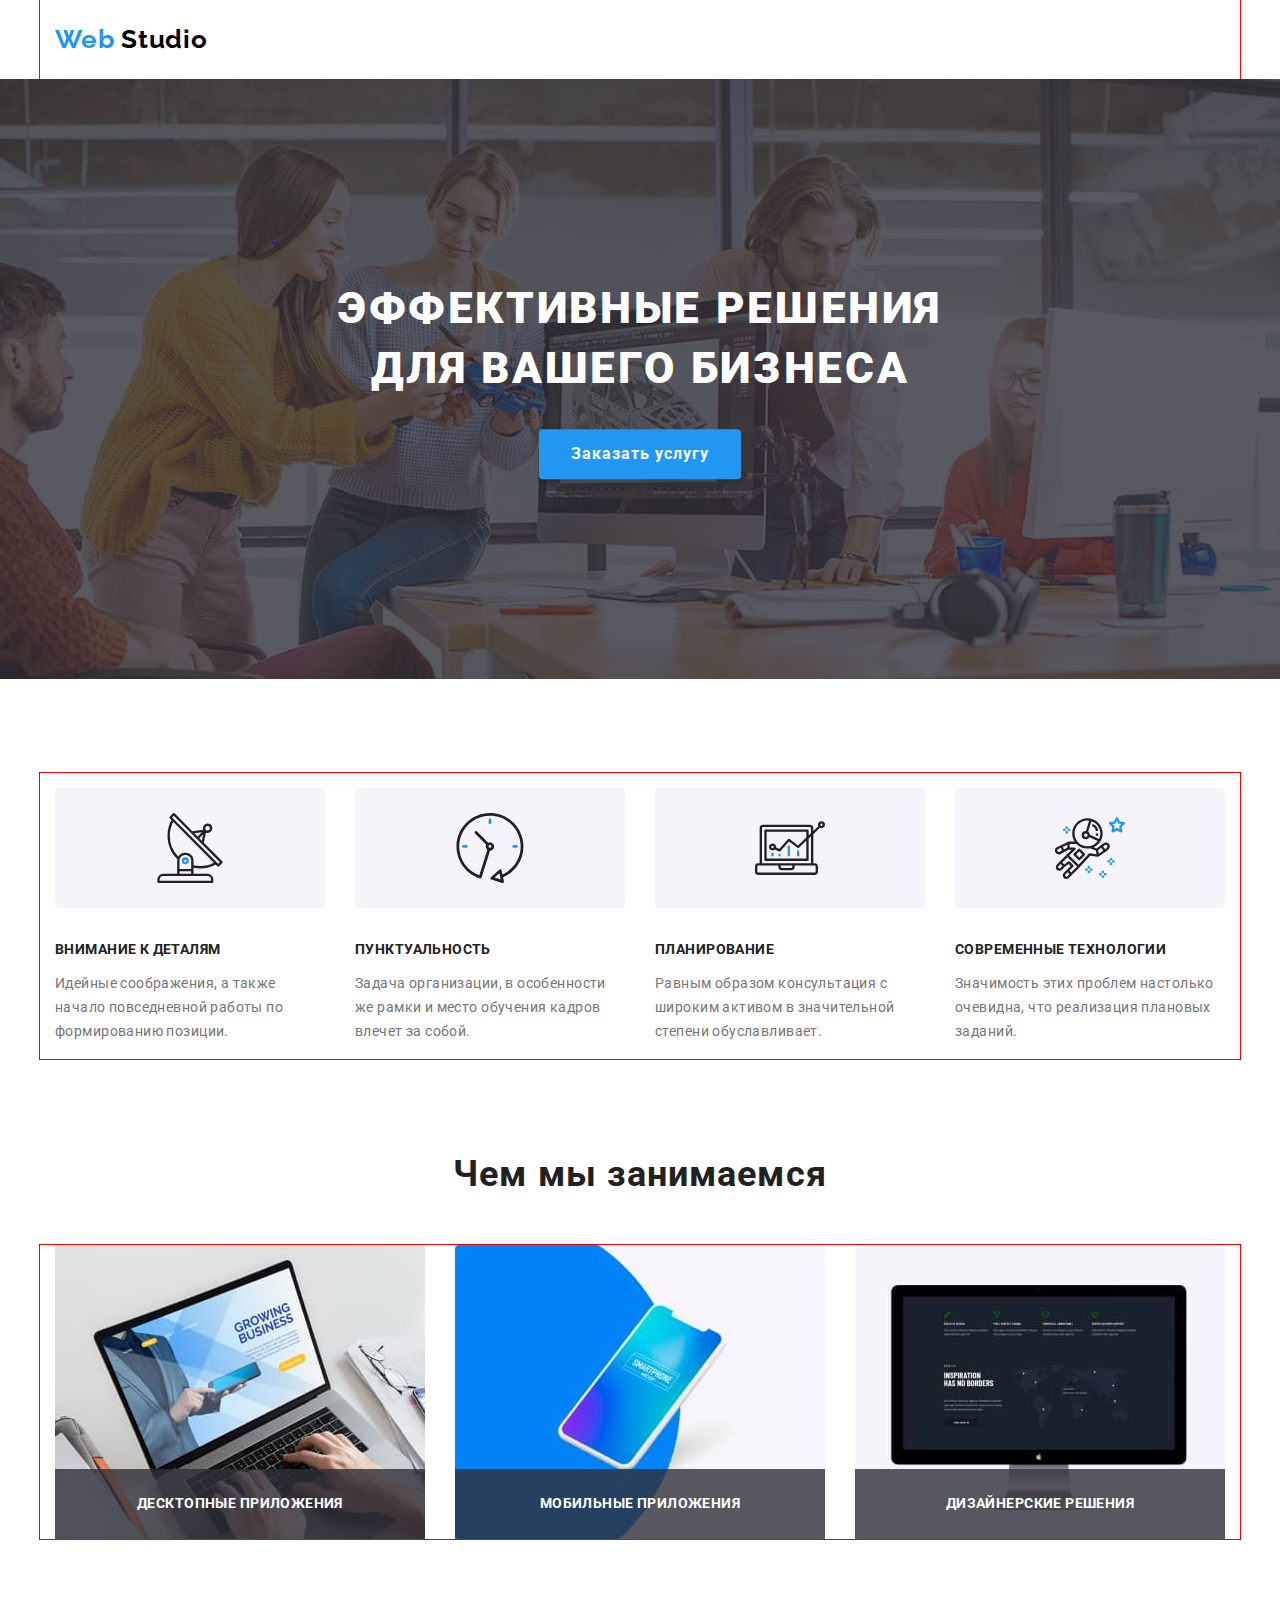
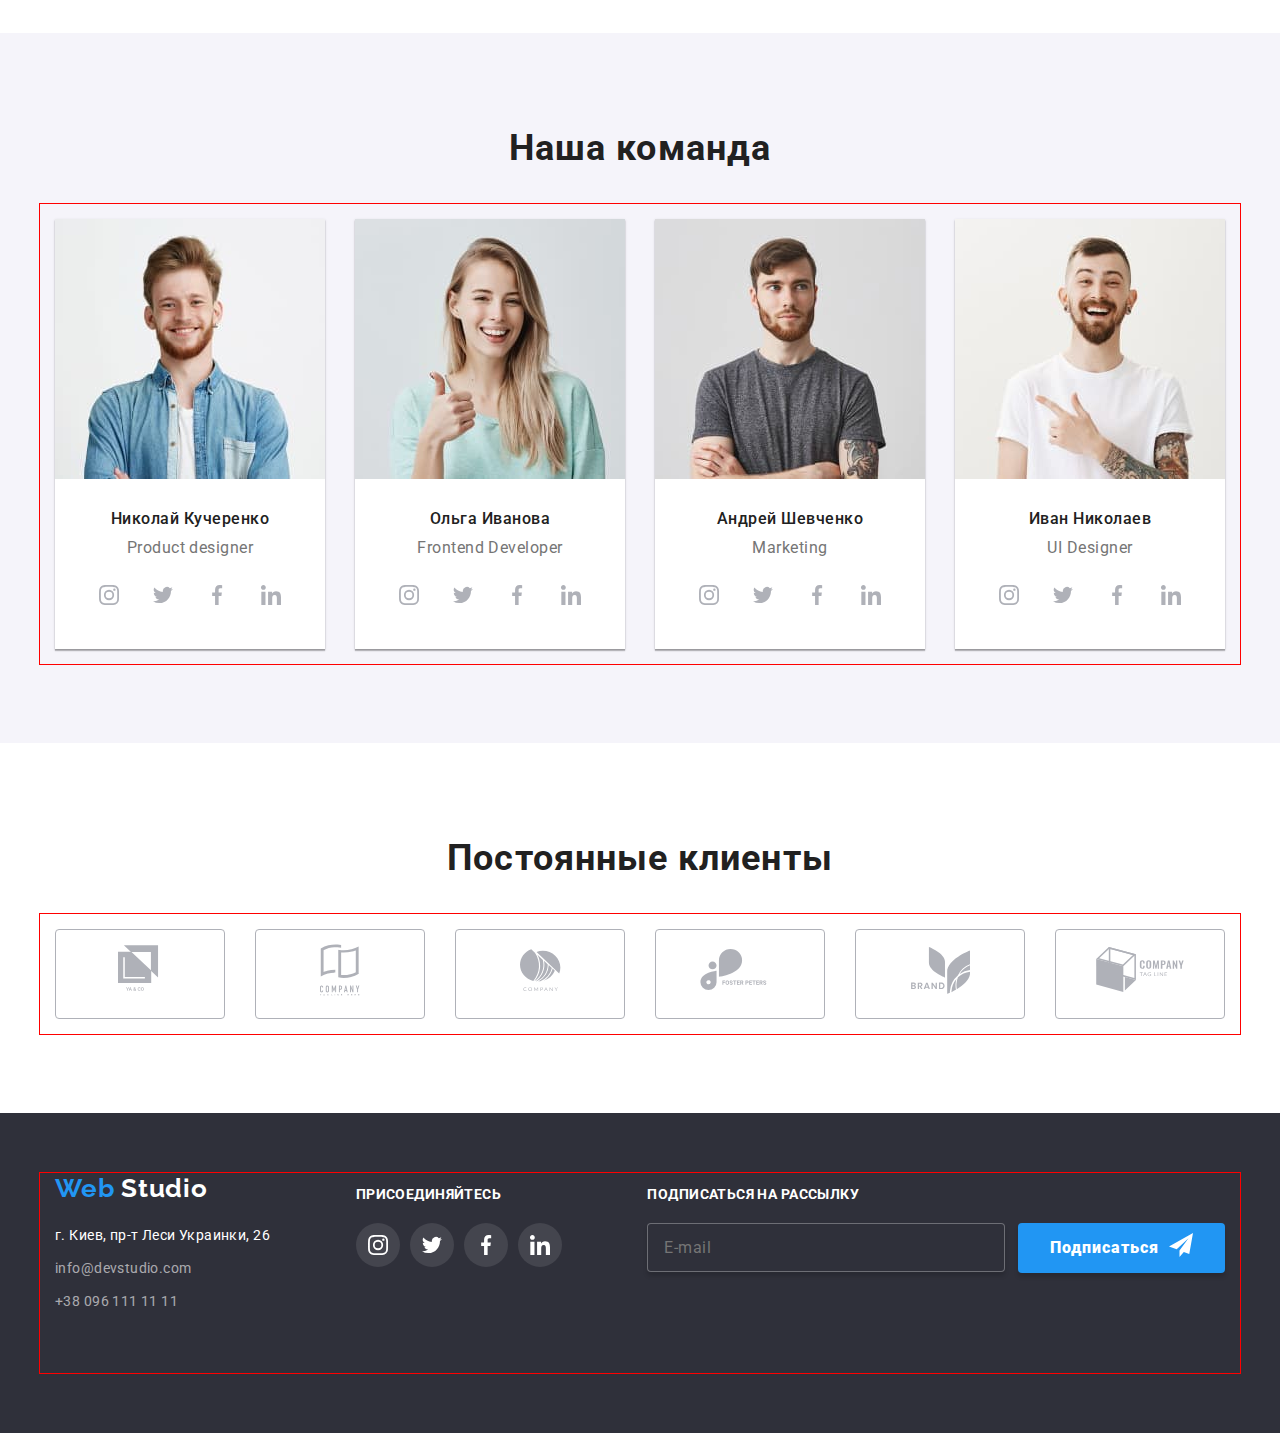
==== commit de45b779: "tries to make mobile menu without copy of html" ====
--- a/index.html
+++ b/index.html
@@ -14,26 +14,37 @@
       <nav class="main-nav"> 
         <a href="./index.html" class="header__logo"><span class="web">Web</span> Studio</a>
   
+        <div class="mobile-menu" id="mobile-menu" data-menu>
+          
         <ul class="site-nav">
           <li class="site-nav__item"><a href="./index.html" class="site-nav__link site-nav__link--current">Студия</a></li>
           <li class="site-nav__item"><a href="./portfolio.html" class="site-nav__link">Портфолио</a></li>
           <li class="site-nav__item"><a href="#" class="site-nav__link">Контакты</a></li>
         </ul>
 
-        <button type="button" class="mobile__button" data-menu-button>
-          <svg class="mobile__button-icon" 
-          width="40" 
-          height="40"
-          aria-label="Переключатель мобильного меню"
-          aria-expanded="false"
-          aria-controls="mobile-menu"
-          >
-            <use class="mobile__button-icon--menu" href="./images/sprite.svg#menu"></use> 
-            <use class="mobile__button-icon--cross" href="./images/sprite.svg#cross"></use>
-          </svg>
-        </button>
-
-        <div class="mobile-menu" id="mobile-menu" data-menu>
+        <ul class="site-auth">
+          <li class="site-auth__item">
+            <span class="site-auth__button site-auth__button-mail">
+              <a href="mailto:info@devstudio.com" class="site-auth__link">
+                <svg class="site-auth__icon" width="16" height="11.2">
+                <use href="./images/sprite.svg#icon-mail"></use>
+                </svg>
+              info@devstudio.com</a>
+            </span>
+            
+          </li>
+          <li class="site-auth__item">
+            <span class="site-auth__button site-auth__button-tel">
+              <a href="tel:+380961111111" class="site-auth__link">
+                <svg class="site-auth__icon" width="10" height="14.94">
+                <use href="./images/sprite.svg#icon-tel"></use>
+              </svg>
+                +38 096 111 11 11</a>
+            </span>
+          </li>
+        </ul>
+
+        <!-- <div class="mobile-menu" id="mobile-menu" data-menu>
           <ul class="site-nav">
             <li class="site-nav__item"><a href="./index.html" class="site-nav__link site-nav__link--current">Студия</a></li>
             <li class="site-nav__item"><a href="./portfolio.html" class="site-nav__link">Портфолио</a></li>
@@ -61,30 +72,24 @@
               </span>
             </li>
           </ul>
-        </div>
+        </div> -->
       </nav>
   
-      <ul class="site-auth">
-        <li class="site-auth__item">
-          <span class="site-auth__button site-auth__button-mail">
-            <a href="mailto:info@devstudio.com" class="site-auth__link">
-              <svg class="site-auth__icon" width="16" height="11.2">
-              <use href="./images/sprite.svg#icon-mail"></use>
-              </svg>
-            info@devstudio.com</a>
-          </span>
-          
-        </li>
-        <li class="site-auth__item">
-          <span class="site-auth__button site-auth__button-tel">
-            <a href="tel:+380961111111" class="site-auth__link">
-              <svg class="site-auth__icon" width="10" height="14.94">
-              <use href="./images/sprite.svg#icon-tel"></use>
-            </svg>
-              +38 096 111 11 11</a>
-          </span>
-        </li>
-      </ul>
+      <button type="button" class="mobile__button" data-menu-button>
+        <svg class="mobile__button-icon" 
+        width="40" 
+        height="40"
+        aria-label="Переключатель мобильного меню"
+        aria-expanded="false"
+        aria-controls="mobile-menu"
+        >
+          <use class="mobile__button-icon--menu" href="./images/sprite.svg#menu"></use> 
+          <use class="mobile__button-icon--cross" href="./images/sprite.svg#cross"></use>
+        </svg>
+      </button>
+
+    </div>
+
     </div>
   </header>
 
--- a/css/main.min.css
+++ b/css/main.min.css
@@ -2,5 +2,5 @@
  Consolas,  'Liberation Mono',  Menlo,- monospace;font-size:1em}small{font-size:80%}sub,sup{font-size:75%;line-height:0;position:relative;vertical-align:baseline}sub{bottom:-0.25em}sup{top:-0.5em}button,input,optgroup,select,textarea{font-family:inherit;font-size:100%;line-height:1.15;margin:0}button,select{text-transform:none}button,[type='button'],[type='reset'],[type='submit']{-webkit-appearance:button}button::-moz-focus-inner,[type='button']::-moz-focus-inner,[type='reset']::-moz-focus-inner,[type='submit']::-moz-focus-inner{border-style:none;padding:0}button:-moz-focusring,[type='button']:-moz-focusring,[type='reset']:-moz-focusring,[type='submit']:-moz-focusring{outline:1px dotted ButtonText}fieldset{padding:0.35em 0.75em 0.625em}legend{padding:0}progress{vertical-align:baseline}[type='number']::-webkit-inner-spin-button,[type='number']::-webkit-outer-spin-button{height:auto}[type='search']{-webkit-appearance:textfield;outline-offset:-2px}[type='search']::-webkit-search-decoration{-webkit-appearance:none}::-webkit-file-upload-button{-webkit-appearance:button;font:inherit}summary{display:list-item}html{-webkit-box-sizing:border-box;box-sizing:border-box}*,*::before,*::after{-webkit-box-sizing:inherit;box-sizing:inherit}body{color:#757575;font-family:Roboto,sans-serif;font-weight:400;font-size:14px;line-height:1.71;margin:0}body.modal-open{overflow:hidden}img{display:block;max-width:100%;height:auto}h1,h2,h3{margin-top:0}.main{background-color:#fff}.site-nav,.site-auth,.advantages__list,.spec__list,.team__list,.icons__list,.customers__list,.footer__icons-list,.filters__list-cover,.examples{list-style:none;padding:0;margin:0}.header__logo,.site-nav__link,.footer__contact,.filters__button{text-decoration:none;cursor:pointer}.advantages__header,.filters__header,.examples-section__header{position:absolute;clip:rect(0 0 0 0);width:1px;height:1px;margin:-1px}.header--positioned,.advantages__container,.specialization__container,.team__container,.customers__container,.footer-flex,.filters__list-cover,.examples__container{padding-left:15px;padding-right:15px;margin-left:auto;margin-right:auto;outline:1px solid red}@media screen and (max-width: 767px){.header--positioned,.advantages__container,.specialization__container,.team__container,.customers__container,.footer-flex,.filters__list-cover,.examples__container{width:480px}}@media screen and (min-width: 768px){.header--positioned,.advantages__container,.specialization__container,.team__container,.customers__container,.footer-flex,.filters__list-cover,.examples__container{width:768px}}@media screen and (min-width: 1200px){.header--positioned,.advantages__container,.specialization__container,.team__container,.customers__container,.footer-flex,.filters__list-cover,.examples__container{width:1200px}}.modal__open-button,.form__send-button,.subscribe__button{display:inline-block;border-radius:4px;padding:10px 32px;min-width:200px;text-align:center;font-weight:700;font-size:16px;line-height:1.87;letter-spacing:0.06em;color:#fff;background-color:#2196F3;-webkit-box-shadow:0px 4px 4px rgba(0,0,0,0.15);box-shadow:0px 4px 4px rgba(0,0,0,0.15);border:none}.filters__button{display:inline-block;border-radius:4px;padding:6px 22px;text-align:center;font-weight:500;font-size:16px;line-height:1.62;letter-spacing:0.03em;color:#212121;background-color:#F5F4FA;-webkit-transition:color 250ms cubic-bezier(0.4, 0, 0.2, 1),background-color 250ms cubic-bezier(0.4, 0, 0.2, 1),-webkit-box-shadow 250ms cubic-bezier(0.4, 0, 0.2, 1);transition:color 250ms cubic-bezier(0.4, 0, 0.2, 1),background-color 250ms cubic-bezier(0.4, 0, 0.2, 1),-webkit-box-shadow 250ms cubic-bezier(0.4, 0, 0.2, 1);transition:color 250ms cubic-bezier(0.4, 0, 0.2, 1),background-color 250ms cubic-bezier(0.4, 0, 0.2, 1),box-shadow 250ms cubic-bezier(0.4, 0, 0.2, 1);transition:color 250ms cubic-bezier(0.4, 0, 0.2, 1),background-color 250ms cubic-bezier(0.4, 0, 0.2, 1),box-shadow 250ms cubic-bezier(0.4, 0, 0.2, 1),-webkit-box-shadow 250ms cubic-bezier(0.4, 0, 0.2, 1)}.filters__button:hover,.filters__button:focus{color:#fff;background-color:#2196F3;-webkit-box-shadow:0px 2px 2px rgba(0,0,0,0.12),0px 1px 2px rgba(0,0,0,0.08),0px 3px 1px rgba(0,0,0,0.1);box-shadow:0px 2px 2px rgba(0,0,0,0.12),0px 1px 2px rgba(0,0,0,0.08),0px 3px 1px rgba(0,0,0,0.1)}.specialization__main-title,.team__main-title,.customers__main-title{font-weight:700;line-height:1.17;text-align:center;letter-spacing:0.03em;color:#212121}@media screen and (max-width: 1199px){.specialization__main-title,.team__main-title,.customers__main-title{margin-bottom:30px;font-size:28px}}@media screen and (min-width: 1200px){.specialization__main-title,.team__main-title,.customers__main-title{margin-bottom:50px;font-size:36px}}@media screen and (max-width: 1199px){.advantages,.team,.customers{padding-top:60px;padding-bottom:60px}}@media screen and (min-width: 1200px){.advantages,.team,.customers{padding-top:94px;padding-bottom:94px}}.header--fixed{position:relative}.header--positioned{display:-webkit-box;display:-ms-flexbox;display:flex;-webkit-box-align:center;-ms-flex-align:center;align-items:center}.header__logo{display:block;font-family:Raleway;font-style:normal;font-weight:700;letter-spacing:0.03em;color:#000}@media screen and (max-width: 767px){.header__logo{padding-top:16px;padding-bottom:16px}}@media screen and (min-width: 768px){.header__logo{padding-top:26px;padding-bottom:25px}}@media screen and (max-width: 1199px){.header__logo{font-size:24px;line-height:1.16}}@media screen and (min-width: 1200px){.header__logo{padding-top:24px;padding-bottom:24px;font-size:26px;line-height:1.19}}.header__logo .web{color:#2196F3}.header__border{border-bottom:1px solid #ECECEC}.main-nav{display:-webkit-box;display:-ms-flexbox;display:flex}@media screen and (max-width: 767px){.site-nav{display:none}}@media screen and (min-width: 768px){.site-nav{display:-webkit-box;display:-ms-flexbox;display:flex;margin-left:81px}}@media screen and (min-width: 1200px){.site-nav{margin-left:85px}}.site-nav__item+.site-nav__item{margin-left:50px}.site-nav__link{display:block;font-weight:500;line-height:1.14;letter-spacing:0.02em;color:#212121;-webkit-transition:color 250ms cubic-bezier(0.4, 0, 0.2, 1);transition:color 250ms cubic-bezier(0.4, 0, 0.2, 1)}.site-nav__link:hover,.site-nav__link:focus{color:#2196F3}@media screen and (min-width: 768px) and (max-width: 1199px){.site-nav__link{padding-top:32px;padding-bottom:32px}}@media screen and (min-width: 1200px){.site-nav__link{padding-top:32px;padding-bottom:32px}}.site-nav__link--current{position:relative;color:#2196F3}.site-nav__link--current::after{position:absolute;content:'';bottom:0;right:0;display:block;width:100%;height:4px;background:#2196F3;border-radius:2px;-webkit-transform:scaleX(1);transform:scaleX(1);-webkit-transform-origin:bottom left;transform-origin:bottom left;-webkit-transition:-webkit-transform 250ms cubic-bezier(0.4, 0, 0.2, 1);transition:-webkit-transform 250ms cubic-bezier(0.4, 0, 0.2, 1);transition:transform 250ms cubic-bezier(0.4, 0, 0.2, 1);transition:transform 250ms cubic-bezier(0.4, 0, 0.2, 1), -webkit-transform 250ms cubic-bezier(0.4, 0, 0.2, 1)}.site-nav__link--current:hover::after{-webkit-transform:scaleX(0);transform:scaleX(0)}.site-auth{margin-left:auto;display:none}@media screen and (min-width: 768px){.site-auth{display:block}}@media screen and (min-width: 1200px){.site-auth{display:-webkit-box;display:-ms-flexbox;display:flex}}@media screen and (min-width: 1200px){.site-auth__item+.site-auth__item{margin-left:30px}}@media screen and (min-width: 768px){.site-auth__button{display:block}}@media screen and (min-width: 1200px){.site-auth__button{display:inline-block;padding-top:32px;padding-bottom:32px}}@media screen and (min-width: 768px) and (max-width: 1199px){.site-auth__button-mail{padding-top:21px;margin-bottom:10px}}@media screen and (min-width: 768px) and (max-width: 1199px){.site-auth__button-tel{padding-bottom:17px}}.site-auth__link{display:-webkit-box;display:-ms-flexbox;display:flex;-webkit-box-align:center;-ms-flex-align:center;align-items:center;text-decoration:none;font-weight:500;line-height:1.14;letter-spacing:0.02em;text-decoration:none;cursor:pointer;color:#757575;-webkit-transition:color 250ms cubic-bezier(0.4, 0, 0.2, 1);transition:color 250ms cubic-bezier(0.4, 0, 0.2, 1)}.site-auth__icon{width:16px;height:11px;margin-right:10px;fill:#757575;-webkit-transition:fill 250ms cubic-bezier(0.4, 0, 0.2, 1);transition:fill 250ms cubic-bezier(0.4, 0, 0.2, 1)}.site-auth__button:hover a,.site-auth__button:focus a{color:#2196F3}.site-auth__button:hover svg,.site-auth__button:focus svg{fill:#2196F3}.mobile__button{display:inline-block;margin:0;padding:0;border:none;background-color:transparent;margin-left:267px}@media screen and (min-width: 768px){.mobile__button{display:none}}.mobile__button-icon{width:40px;height:40px;fill:#212121}.mobile__button-icon:hover,.mobile__button-icon:focus{fill:#2196F3}@media screen and (min-width: 768px){.mobile__button-icon{display:none}}.mobile__button-icon--cross{display:none}.mobile__button.is-open .mobile__button-icon--cross{display:block}.mobile__button.is-open .mobile__button-icon--menu{display:none}.mobile-menu{background-color:palevioletred}@media screen and (max-width: 767px){.mobile-menu{display:none;position:absolute;top:100%;left:0;width:100%;z-index:6}.mobile-menu.is-open{display:block}}@media screen and (min-width: 768px){.mobile-menu{display:none}}@media screen and (max-width: 767px){.mobile-menu .site-nav{display:-webkit-box;display:-ms-flexbox;display:flex}}@media screen and (max-width: 767px){.mobile-menu .site-auth{display:-webkit-box;display:-ms-flexbox;display:flex}}.hero{text-align:center}.hero__overlay{position:relative;max-width:1600px;margin-left:auto;margin-right:auto;background-image:-webkit-gradient(linear, left top, right top, from(rgba(47,48,58,0.8)), to(rgba(47,48,58,0.8))),url("../images/Header.jpg");background-image:linear-gradient(to right, rgba(47,48,58,0.8), rgba(47,48,58,0.8)),url("../images/Header.jpg");background-repeat:no-repeat;background-position:center;background-size:cover;background-color:#2F303A}@media screen and (max-width: 767px){.hero__overlay{width:480px;height:400px}}@media screen and (min-width: 768px){.hero__overlay{width:768px;height:400px}}@media screen and (min-width: 1200px){.hero__overlay{width:100%;height:600px}}.hero__text{position:absolute;top:50%;left:50%;-webkit-transform:translate(-50%, -50%);transform:translate(-50%, -50%)}.hero__title{margin-top:o;margin-bottom:30px;font-weight:900;letter-spacing:0.06em;text-transform:uppercase;color:#fff}@media screen and (max-width: 767px){.hero__title{width:360px;height:84px}}@media screen and (max-width: 1199px){.hero__title{font-size:26px;line-height:1.62}}@media screen and (min-width: 1200px){.hero__title{font-size:44px;line-height:1.36}}.backdrop{position:fixed;top:0;left:0;width:100%;height:100%;background-color:rgba(0,0,0,0.2);opacity:1;-webkit-transition:opacity 250ms cubic-bezier(0.4, 0, 0.2, 1);transition:opacity 250ms cubic-bezier(0.4, 0, 0.2, 1);z-index:4;padding-top:93px;padding-bottom:94px;padding-left:15px;padding-right:15px;overflow-y:scroll}.backdrop.is-hidden{opacity:0;pointer-events:none}.backdrop.is-hidden .modal{-webkit-transform:translate(-50%, -50%) scale(0.9);transform:translate(-50%, -50%) scale(0.9);opacity:0}.modal{position:absolute;top:50%;left:50%;background-color:#fff;-webkit-box-shadow:0px 2px 1px rgba(0,0,0,0.2),0px 1px 1px rgba(0,0,0,0.14),0px 1px 3px rgba(0,0,0,0.12);box-shadow:0px 2px 1px rgba(0,0,0,0.2),0px 1px 1px rgba(0,0,0,0.14),0px 1px 3px rgba(0,0,0,0.12);border-radius:4px;-webkit-transform:translate(-50%, -50%) scale(1);transform:translate(-50%, -50%) scale(1);opacity:1;z-index:5;-webkit-transition:opacity 250ms cubic-bezier(0.4, 0, 0.2, 1),-webkit-transform 250ms cubic-bezier(0.4, 0, 0.2, 1);transition:opacity 250ms cubic-bezier(0.4, 0, 0.2, 1),-webkit-transform 250ms cubic-bezier(0.4, 0, 0.2, 1);transition:transform 250ms cubic-bezier(0.4, 0, 0.2, 1),opacity 250ms cubic-bezier(0.4, 0, 0.2, 1);transition:transform 250ms cubic-bezier(0.4, 0, 0.2, 1),opacity 250ms cubic-bezier(0.4, 0, 0.2, 1),-webkit-transform 250ms cubic-bezier(0.4, 0, 0.2, 1)}@media screen and (max-width: 767px){.modal{top:10%;-webkit-transform:translateX(-50%) scale(1);transform:translateX(-50%) scale(1)}}@media screen and (max-width: 1199px){.modal{width:450px;min-height:609px}}@media screen and (min-width: 1200px){.modal{width:528px;min-height:581px}}.modal-closing{position:absolute;top:8px;right:8px;display:-webkit-box;display:-ms-flexbox;display:flex;margin:0;padding:0;width:30px;height:30px;border-radius:50%;border:none;background-color:white;border:1px solid rgba(0,0,0,0.1)}.modal__close-button{position:absolute;margin-right:6px;margin-left:5px;margin-top:6px;margin-bottom:6px;display:block;width:18px;height:18px;fill:#000;-webkit-transition:fill 250ms cubic-bezier(0.4, 0, 0.2, 1);transition:fill 250ms cubic-bezier(0.4, 0, 0.2, 1)}.modal-closing:hover>.modal__close-button,.modal-closing:focus>.modal__close-button{fill:#2196F3}.form{padding:40px}.form__header{margin:0;padding-bottom:30px;font-style:normal;font-weight:700;font-size:20px;line-height:1.15;text-align:center;letter-spacing:0.03em;color:#212121}.form__field{position:relative;display:block;margin-bottom:28px}.form__input{width:100%;padding:12px 16px;padding-left:42px;display:block;border:1px solid rgba(33,33,33,0.2);border-radius:4px}.form__label{position:absolute;top:0;left:42px;-webkit-transform:translateY(50%);transform:translateY(50%);-webkit-transition:color 250ms cubic-bezier(0.4, 0, 0.2, 1),-webkit-transform 250ms cubic-bezier(0.4, 0, 0.2, 1);transition:color 250ms cubic-bezier(0.4, 0, 0.2, 1),-webkit-transform 250ms cubic-bezier(0.4, 0, 0.2, 1);transition:transform 250ms cubic-bezier(0.4, 0, 0.2, 1),color 250ms cubic-bezier(0.4, 0, 0.2, 1);transition:transform 250ms cubic-bezier(0.4, 0, 0.2, 1),color 250ms cubic-bezier(0.4, 0, 0.2, 1),-webkit-transform 250ms cubic-bezier(0.4, 0, 0.2, 1)}.form__field:focus-within>.form__label,.form__input:not(:placeholder-shown)+.form__label{-webkit-transform:translate(-27px, -20px);transform:translate(-27px, -20px);color:#2196F3}textarea{height:120px;margin:0}.textarea__label{position:absolute;top:0;left:16px;-webkit-transform:translateY(50%);transform:translateY(50%);-webkit-transition:color 250ms cubic-bezier(0.4, 0, 0.2, 1),-webkit-transform 250ms cubic-bezier(0.4, 0, 0.2, 1);transition:color 250ms cubic-bezier(0.4, 0, 0.2, 1),-webkit-transform 250ms cubic-bezier(0.4, 0, 0.2, 1);transition:transform 250ms cubic-bezier(0.4, 0, 0.2, 1),color 250ms cubic-bezier(0.4, 0, 0.2, 1);transition:transform 250ms cubic-bezier(0.4, 0, 0.2, 1),color 250ms cubic-bezier(0.4, 0, 0.2, 1),-webkit-transform 250ms cubic-bezier(0.4, 0, 0.2, 1)}.form__field:focus-within>.textarea__label,.form__input:not(:placeholder-shown)+.textarea__label{-webkit-transform:translate(2px, -20px);transform:translate(2px, -20px);color:#2196F3}.form__icon{position:absolute;top:13px;left:16px;width:18px;height:18px;display:inline-block;background-size:cover;-webkit-transition:fill 250ms cubic-bezier(0.4, 0, 0.2, 1);transition:fill 250ms cubic-bezier(0.4, 0, 0.2, 1)}.form__field:focus-within>.form__icon{fill:#2196F3}.policy{display:-webkit-box;display:-ms-flexbox;display:flex;margin-top:20px;margin-bottom:30px;-webkit-box-align:center;-ms-flex-align:center;align-items:center}@media screen and (min-width: 1200px){.policy{padding-left:13px}}.policy input[type='checkbox']{margin-right:8px}.policy__text{letter-spacing:0.03em;color:#757575}@media screen and (max-width: 1199px){.policy__text{font-size:12px;line-height:1.16}}@media screen and (min-width: 1200px){.policy__text{font-size:14px;line-height:1.71}}.policy a{color:#2196F3}.checkbox{position:absolute;width:1px;height:1px;margin:-1px;border:0;padding:0;clip:rect(0 0 0 0);overflow:hidden}.check-icon{display:inline-block;width:16px;height:15px;margin-right:8px;border:2px solid #212121;border-radius:4px}.checkbox:checked+.check-icon{background-image:url("../images/icon-check-blue.svg");background-size:cover;background-origin:border-box;border:2px solid transparent}.form__send-button{display:block;margin-left:auto;margin-right:auto}.advantages{background-color:#fff}@media screen and (max-width: 1199px){.advantages{padding-top:60px;padding-bottom:60px}}@media screen and (min-width: 1200px){.advantages{padding-top:94px;padding-bottom:94px}}.advantages__list{position:relative}@media screen and (min-width: 768px){.advantages__list{display:-webkit-box;display:-ms-flexbox;display:flex;-ms-flex-wrap:wrap;flex-wrap:wrap;margin:-15px}}@media screen and (min-width: 1200px){.advantages__list{padding-bottom:0;margin-bottom:0;margin-top:0}}.advantages__title{margin-top:30px;margin-bottom:10px;font-weight:700;font-size:14px;line-height:1.14x;letter-spacing:0.03em;text-transform:uppercase;color:#212121}@media screen and (max-width: 767px){.advantages__title{text-align:center}}@media screen and (min-width: 1200px){.advantages__title{width:270px;display:block}}.advantages__text{margin-top:0;margin-bottom:0;letter-spacing:0.03em}@media screen and (min-width: 1200px){.advantages__text{width:270px;display:block}}@media screen and (min-width: 768px){.advantages__item{width:calc((100% - 60px) / 2);margin:15px}}@media screen and (min-width: 1200px){.advantages__item{width:270px}}@media screen and (max-width: 767px){.advantages__item:not(:last-child){margin-bottom:30px}}.advantages__icon{width:70px;height:70px}.advantages__icon-bcg{display:-webkit-box;display:-ms-flexbox;display:flex;height:120px;margin:0;-webkit-box-pack:center;-ms-flex-pack:center;justify-content:center;-webkit-box-align:center;-ms-flex-align:center;align-items:center;background-color:#F5F4FA;border-radius:4px}@media screen and (max-width: 767px){.advantages__icon-bcg{width:450px}}@media screen and (min-width: 768px){.advantages__icon-bcg{width:354px}}@media screen and (min-width: 1200px){.advantages__icon-bcg{width:270px}}.specialization{padding-bottom:94px;background-color:#fff}@media screen and (max-width: 1199px){.specialization{display:none}}.spec__list{display:-webkit-box;display:-ms-flexbox;display:flex;-ms-flex-wrap:wrap;flex-wrap:wrap}.spec__item{width:calc((100% - 60px) / 3)}.spec__item+.spec__item{margin-left:30px}.spec__overlay{position:relative}.spec__title{position:absolute;bottom:0;right:0;display:block;padding:27px;margin:0;width:100%;height:70px;font-weight:700;font-size:14px;line-height:1.14;letter-spacing:0.03em;text-align:center;text-transform:uppercase;color:#fff;background-color:rgba(47,48,58,0.8)}.team{background-color:#F5F4FA}@media screen and (max-width: 767px){.team{width:480px}}.team__list{display:-webkit-box;display:-ms-flexbox;display:flex;-ms-flex-wrap:wrap;flex-wrap:wrap;margin:-15px}.team__item{margin:15px;text-align:center;-webkit-box-shadow:0px 2px 1px rgba(0,0,0,0.2),0px 1px 1px rgba(0,0,0,0.14),0px 1px 3px rgba(0,0,0,0.12);box-shadow:0px 2px 1px rgba(0,0,0,0.2),0px 1px 1px rgba(0,0,0,0.14),0px 1px 3px rgba(0,0,0,0.12);background:#fff}@media screen and (max-width: 767px){.team__item{width:450px}.team__item img{width:450px}}@media screen and (min-width: 768px){.team__item{width:calc((100% - 60px) / 2)}.team__item img{width:354px}}@media screen and (min-width: 1199px){.team__item{width:270px}}.team__names{padding-top:30px;margin-bottom:10px;font-weight:500;font-size:16px;line-height:1.19;letter-spacing:0.03em;color:#212121}.team__jobs{margin-top:0;margin-bottom:16px;font-size:16px;line-height:1.19;letter-spacing:0.03em}.icons__list{display:-webkit-box;display:-ms-flexbox;display:flex;-webkit-box-pack:center;-ms-flex-pack:center;justify-content:center;padding-bottom:24px}.icons__list>li+li{margin-left:10px}.team__icon{width:44px;height:44px;fill:#AFB1B8;border-radius:50%;background-color:#fff;-webkit-transition:fill 250ms cubic-bezier(0.4, 0, 0.2, 1),background-color 250ms cubic-bezier(0.4, 0, 0.2, 1);transition:fill 250ms cubic-bezier(0.4, 0, 0.2, 1),background-color 250ms cubic-bezier(0.4, 0, 0.2, 1)}.team__icon:hover,.team__icon:focus{fill:#fff;background-color:#2196F3}.customers{background-color:#fff}.customers__list{display:-webkit-box;display:-ms-flexbox;display:flex;-ms-flex-wrap:wrap;flex-wrap:wrap;-webkit-box-pack:center;-ms-flex-pack:center;justify-content:center;margin:-15px}.customers__item{display:-webkit-box;display:-ms-flexbox;display:flex;height:90px;margin:15px}@media screen and (max-width: 767px){.customers__item{width:calc((100% - 60px) / 2)}}@media screen and (min-width: 768px){.customers__item{width:calc((100% - 90px) / 3)}}@media screen and (min-width: 1200px){.customers__item{display:-webkit-inline-box;display:-ms-inline-flexbox;display:inline-flex;width:170px}}.customers__link{display:-webkit-box;display:-ms-flexbox;display:flex;-webkit-box-pack:center;-ms-flex-pack:center;justify-content:center;-webkit-box-align:center;-ms-flex-align:center;align-items:center;border:1px solid #AFB1B8;border-radius:4px;cursor:pointer;-webkit-transition:border-color 250ms cubic-bezier(0.4, 0, 0.2, 1);transition:border-color 250ms cubic-bezier(0.4, 0, 0.2, 1)}@media screen and (max-width: 767px){.customers__link{width:210px}}@media screen and (min-width: 768px){.customers__link{width:226px}}@media screen and (min-width: 1200px){.customers__link{width:170px}}.customers__link:hover,.customers__link:focus{border-color:#2196F3}.customers__icon{display:-webkit-inline-box;display:-ms-inline-flexbox;display:inline-flex;fill:#AFB1B8;-webkit-transition:fill 250ms cubic-bezier(0.4, 0, 0.2, 1);transition:fill 250ms cubic-bezier(0.4, 0, 0.2, 1)}.customers__link:hover .customers__icon{fill:#2196F3}.footer{padding-top:60px;padding-bottom:60px;background-color:#2F303A}@media screen and (max-width: 767px){.footer{width:480px}}@media screen and (min-width: 768px){.footer-flex{display:-webkit-box;display:-ms-flexbox;display:flex;-ms-flex-pack:distribute;justify-content:space-around;-ms-flex-wrap:wrap;flex-wrap:wrap}}@media screen and (min-width: 1200px){.footer-flex{-webkit-box-pack:justify;-ms-flex-pack:justify;justify-content:space-between}}.footer__logo{display:block;margin-top:0;margin-bottom:20px;font-family:Raleway;font-weight:700;font-style:normal;font-size:24px;line-height:1.17;letter-spacing:0.03em;color:#fff}@media screen and (max-width: 1199px){.footer__logo{text-align:center}}@media screen and (min-width: 1200px){.footer__logo{font-size:26px;line-height:1.18}}.footer__logo .web{color:#2196F3}.address{margin-bottom:60px}.address__name{margin-top:0;margin-bottom:0;font-style:normal;letter-spacing:0.03em;color:#fff}@media screen and (max-width: 767px){.address__name{text-align:center}}.footer__contact{display:block;margin-top:9px;font-style:normal;letter-spacing:0.03em;color:rgba(255,255,255,0.6)}@media screen and (max-width: 1199px){.footer__contact{text-align:center}}.connect__text{margin-bottom:20px;font-weight:700;line-height:1.14;letter-spacing:0.03em;text-transform:uppercase;color:#fff}@media screen and (max-width: 1199px){.connect__text{text-align:center}}.footer__icons-list{display:-webkit-box;display:-ms-flexbox;display:flex;-webkit-box-pack:center;-ms-flex-pack:center;justify-content:center;margin-bottom:60px}.footer__icons-list>li+li{margin-left:10px}.footer__social-icon{width:44px;height:44px;fill:#fff;border-radius:50%;background-color:rgba(255,255,255,0.1);-webkit-transition:fill 250ms cubic-bezier(0.4, 0, 0.2, 1),background-color 250ms cubic-bezier(0.4, 0, 0.2, 1);transition:fill 250ms cubic-bezier(0.4, 0, 0.2, 1),background-color 250ms cubic-bezier(0.4, 0, 0.2, 1)}.footer__social-icon:hover,.footer__social-icon:focus{fill:#fff;background-color:#2196F3}.subscribe__email{height:49px;padding:15px 16px;font-size:16px;line-height:1.87;letter-spacing:0.03em;color:rgba(255,255,255,0.6);border:1px solid rgba(255,255,255,0.3);-webkit-box-shadow:0px 4px 4px rgba(0,0,0,0.15);box-shadow:0px 4px 4px rgba(0,0,0,0.15);border-radius:4px;background-color:#2F303A}@media screen and (max-width: 1199px){.subscribe__email{width:450px;margin-bottom:20px}}@media screen and (min-width: 1200px){.subscribe__email{width:358px;margin-right:10px}}.subscribe__button{position:relative;overflow:hidden}.subscribe__button:hover,.subscribe__button:focus{background-color:palevioletred}@media screen and (max-width: 1199px){.subscribe__button{display:block;margin-left:auto;margin-right:auto}}.btn-text{display:-webkit-inline-box;display:-ms-inline-flexbox;display:inline-flex;font-weight:900;font-family:Roboto;-ms-flex-line-pack:baseline;align-content:baseline;cursor:pointer;overflow:hidden;-webkit-transition:background-color 250ms cubic-bezier(0.4, 0, 0.2, 1);transition:background-color 250ms cubic-bezier(0.4, 0, 0.2, 1)}.btn-text::after{content:'';display:inline-block;margin-left:10px;width:24px;height:24px;-ms-flex-line-pack:center;align-content:center;background-image:url("../images/send.svg");background-size:contain;-webkit-transition:-webkit-transform 250ms cubic-bezier(0.4, 0, 0.2, 1);transition:-webkit-transform 250ms cubic-bezier(0.4, 0, 0.2, 1);transition:transform 250ms cubic-bezier(0.4, 0, 0.2, 1);transition:transform 250ms cubic-bezier(0.4, 0, 0.2, 1), -webkit-transform 250ms cubic-bezier(0.4, 0, 0.2, 1)}.btn-text:hover::after{-webkit-transform:translateY(-35px);transform:translateY(-35px)}.btn-text::before{position:absolute;-webkit-transform:translateY(40px);transform:translateY(40px);right:30px;content:'';display:inline-block;width:24px;height:24px;background-image:url(../images/mail.svg);background-repeat:no-repeat;background-size:contain;fill:#fff;-webkit-transition:-webkit-transform 250ms cubic-bezier(0.4, 0, 0.2, 1);transition:-webkit-transform 250ms cubic-bezier(0.4, 0, 0.2, 1);transition:transform 250ms cubic-bezier(0.4, 0, 0.2, 1);transition:transform 250ms cubic-bezier(0.4, 0, 0.2, 1), -webkit-transform 250ms cubic-bezier(0.4, 0, 0.2, 1)}.btn-text:hover::before{-webkit-transform:translateY(0);transform:translateY(0)}@media screen and (max-width: 767px){.filters{padding-top:60px;padding-bottom:40px}}@media screen and (min-width: 768px){.filters{padding-top:60px;padding-bottom:30px}}@media screen and (min-width: 1200px){.filters{padding-top:93px;padding-bottom:50px}}.filters__list{display:-webkit-box;display:-ms-flexbox;display:flex;-ms-flex-wrap:wrap;flex-wrap:wrap}@media screen and (max-width: 767px){.filters__list{-ms-flex-line-pack:start;align-content:flex-start}}@media screen and (min-width: 768px){.filters__list{-webkit-box-pack:center;-ms-flex-pack:center;justify-content:center}}@media screen and (max-width: 767px){.filters__list-item{margin-right:8px}.filters__list-item:not(:nth-last-child(-n+2)){margin-bottom:15px}}@media screen and (min-width: 768px){.filters__list-item+.filters__list-item{margin-left:8px}}@media screen and (max-width: 1199px){.examples-section{padding-bottom:60px}}@media screen and (min-width: 1200px){.examples-section{padding-bottom:94px}}.examples{display:-webkit-box;display:-ms-flexbox;display:flex;-ms-flex-wrap:wrap;flex-wrap:wrap;margin:-15px}.examples__item{margin:15px}@media screen and (max-width: 767px){.examples__item{width:450px}.examples__item img{width:450px}}@media screen and (min-width: 767px){.examples__item{width:calc((100% - 60px) / 2)}.examples__item img{width:354px}}@media screen and (min-width: 1200px){.examples__item{width:calc((100% - 90px) / 3)}.examples__item img{width:370px}}.examples__item:hover,.examples__item:focus{-webkit-box-shadow:1px 4px 6px rgba(0,0,0,0.16),0px 4px 4px rgba(0,0,0,0.06),0px 1px 1px rgba(0,0,0,0.12);box-shadow:1px 4px 6px rgba(0,0,0,0.16),0px 4px 4px rgba(0,0,0,0.06),0px 1px 1px rgba(0,0,0,0.12)}.examples__overlay{position:relative;overflow:hidden}.examples__overlay::before{content:'';position:absolute;display:block;width:100%;height:100%;background:rgba(33,150,243,0.9);z-index:1;opacity:0;-webkit-transform:translateY(100%);transform:translateY(100%);-webkit-transition:-webkit-transform 250ms cubic-bezier(0.4, 0, 0.2, 1);transition:-webkit-transform 250ms cubic-bezier(0.4, 0, 0.2, 1);transition:transform 250ms cubic-bezier(0.4, 0, 0.2, 1);transition:transform 250ms cubic-bezier(0.4, 0, 0.2, 1), -webkit-transform 250ms cubic-bezier(0.4, 0, 0.2, 1)}.examples__item:hover .examples__overlay::before{opacity:1;-webkit-transform:translateY(0);transform:translateY(0)}.examples__overlay-text{position:absolute;display:block;width:322px;height:168px;margin:0;bottom:63px;left:24px;z-index:2;font-style:normal;font-size:18px;line-height:1.55;letter-spacing:0.03em;color:#fff;opacity:0}.examples__item:hover .examples__overlay-text{opacity:1}.examples__card-content{border-bottom:1px solid #eee;border-left:1px solid #eee;border-right:1px solid #eee;display:block}.examples__headings{padding-top:20px;margin-bottom:4px;padding-left:24px;padding-right:24px;font-weight:700;font-size:18px;line-height:2;letter-spacing:0.06em;text-overflow:ellipsis;overflow:hidden;color:#212121}@media screen and (min-width: 768px) and (max-width: 1199px){.examples__headings{width:350px;white-space:nowrap;text-overflow:ellipsis}}.examples__type{margin-top:0;margin-bottom:0;padding-bottom:20px;padding-left:24px;padding-right:24px;font-style:normal;font-size:16px;line-height:1.87;letter-spacing:0.03em;color:#757575}
+ monospace;font-size:1em}small{font-size:80%}sub,sup{font-size:75%;line-height:0;position:relative;vertical-align:baseline}sub{bottom:-0.25em}sup{top:-0.5em}button,input,optgroup,select,textarea{font-family:inherit;font-size:100%;line-height:1.15;margin:0}button,select{text-transform:none}button,[type='button'],[type='reset'],[type='submit']{-webkit-appearance:button}button::-moz-focus-inner,[type='button']::-moz-focus-inner,[type='reset']::-moz-focus-inner,[type='submit']::-moz-focus-inner{border-style:none;padding:0}button:-moz-focusring,[type='button']:-moz-focusring,[type='reset']:-moz-focusring,[type='submit']:-moz-focusring{outline:1px dotted ButtonText}fieldset{padding:0.35em 0.75em 0.625em}legend{padding:0}progress{vertical-align:baseline}[type='number']::-webkit-inner-spin-button,[type='number']::-webkit-outer-spin-button{height:auto}[type='search']{-webkit-appearance:textfield;outline-offset:-2px}[type='search']::-webkit-search-decoration{-webkit-appearance:none}::-webkit-file-upload-button{-webkit-appearance:button;font:inherit}summary{display:list-item}html{-webkit-box-sizing:border-box;box-sizing:border-box}*,*::before,*::after{-webkit-box-sizing:inherit;box-sizing:inherit}body{color:#757575;font-family:Roboto,sans-serif;font-weight:400;font-size:14px;line-height:1.71;margin:0}body.modal-open{overflow:hidden}img{display:block;max-width:100%;height:auto}h1,h2,h3{margin-top:0}.main{background-color:#fff}.site-nav,.site-auth,.advantages__list,.spec__list,.team__list,.icons__list,.customers__list,.footer__icons-list,.filters__list-cover,.examples{list-style:none;padding:0;margin:0}.header__logo,.site-nav__link,.footer__contact,.filters__button{text-decoration:none;cursor:pointer}.advantages__header,.filters__header,.examples-section__header{position:absolute;clip:rect(0 0 0 0);width:1px;height:1px;margin:-1px}.header--positioned,.advantages__container,.specialization__container,.team__container,.customers__container,.footer-flex,.filters__list-cover,.examples__container{padding-left:15px;padding-right:15px;margin-left:auto;margin-right:auto;outline:1px solid red}@media screen and (max-width: 767px){.header--positioned,.advantages__container,.specialization__container,.team__container,.customers__container,.footer-flex,.filters__list-cover,.examples__container{width:480px}}@media screen and (min-width: 768px){.header--positioned,.advantages__container,.specialization__container,.team__container,.customers__container,.footer-flex,.filters__list-cover,.examples__container{width:768px}}@media screen and (min-width: 1200px){.header--positioned,.advantages__container,.specialization__container,.team__container,.customers__container,.footer-flex,.filters__list-cover,.examples__container{width:1200px}}.modal__open-button,.form__send-button,.subscribe__button{display:inline-block;border-radius:4px;padding:10px 32px;min-width:200px;text-align:center;font-weight:700;font-size:16px;line-height:1.87;letter-spacing:0.06em;color:#fff;background-color:#2196F3;-webkit-box-shadow:0px 4px 4px rgba(0,0,0,0.15);box-shadow:0px 4px 4px rgba(0,0,0,0.15);border:none}.filters__button{display:inline-block;border-radius:4px;padding:6px 22px;text-align:center;font-weight:500;font-size:16px;line-height:1.62;letter-spacing:0.03em;color:#212121;background-color:#F5F4FA;-webkit-transition:color 250ms cubic-bezier(0.4, 0, 0.2, 1),background-color 250ms cubic-bezier(0.4, 0, 0.2, 1),-webkit-box-shadow 250ms cubic-bezier(0.4, 0, 0.2, 1);transition:color 250ms cubic-bezier(0.4, 0, 0.2, 1),background-color 250ms cubic-bezier(0.4, 0, 0.2, 1),-webkit-box-shadow 250ms cubic-bezier(0.4, 0, 0.2, 1);transition:color 250ms cubic-bezier(0.4, 0, 0.2, 1),background-color 250ms cubic-bezier(0.4, 0, 0.2, 1),box-shadow 250ms cubic-bezier(0.4, 0, 0.2, 1);transition:color 250ms cubic-bezier(0.4, 0, 0.2, 1),background-color 250ms cubic-bezier(0.4, 0, 0.2, 1),box-shadow 250ms cubic-bezier(0.4, 0, 0.2, 1),-webkit-box-shadow 250ms cubic-bezier(0.4, 0, 0.2, 1)}.filters__button:hover,.filters__button:focus{color:#fff;background-color:#2196F3;-webkit-box-shadow:0px 2px 2px rgba(0,0,0,0.12),0px 1px 2px rgba(0,0,0,0.08),0px 3px 1px rgba(0,0,0,0.1);box-shadow:0px 2px 2px rgba(0,0,0,0.12),0px 1px 2px rgba(0,0,0,0.08),0px 3px 1px rgba(0,0,0,0.1)}.specialization__main-title,.team__main-title,.customers__main-title{font-weight:700;line-height:1.17;text-align:center;letter-spacing:0.03em;color:#212121}@media screen and (max-width: 1199px){.specialization__main-title,.team__main-title,.customers__main-title{margin-bottom:30px;font-size:28px}}@media screen and (min-width: 1200px){.specialization__main-title,.team__main-title,.customers__main-title{margin-bottom:50px;font-size:36px}}@media screen and (max-width: 1199px){.advantages,.team,.customers{padding-top:60px;padding-bottom:60px}}@media screen and (min-width: 1200px){.advantages,.team,.customers{padding-top:94px;padding-bottom:94px}}.header--fixed{position:relative}.header--positioned{display:-webkit-box;display:-ms-flexbox;display:flex;-webkit-box-align:center;-ms-flex-align:center;align-items:center}.header__logo{display:block;font-family:Raleway;font-style:normal;font-weight:700;letter-spacing:0.03em;color:#000}@media screen and (max-width: 767px){.header__logo{padding-top:16px;padding-bottom:16px}}@media screen and (min-width: 768px){.header__logo{padding-top:26px;padding-bottom:25px}}@media screen and (max-width: 1199px){.header__logo{font-size:24px;line-height:1.16}}@media screen and (min-width: 1200px){.header__logo{padding-top:24px;padding-bottom:24px;font-size:26px;line-height:1.19}}.header__logo .web{color:#2196F3}.header__border{border-bottom:1px solid #ECECEC}.main-nav{display:-webkit-box;display:-ms-flexbox;display:flex}@media screen and (max-width: 767px){.site-nav{display:none}}@media screen and (min-width: 768px){.site-nav{display:-webkit-box;display:-ms-flexbox;display:flex;margin-left:81px;z-index:9}}@media screen and (min-width: 1200px){.site-nav{margin-left:85px}}.site-nav__item+.site-nav__item{margin-left:50px}.site-nav__link{display:block;font-weight:500;line-height:1.14;letter-spacing:0.02em;color:#212121;-webkit-transition:color 250ms cubic-bezier(0.4, 0, 0.2, 1);transition:color 250ms cubic-bezier(0.4, 0, 0.2, 1)}.site-nav__link:hover,.site-nav__link:focus{color:#2196F3}@media screen and (min-width: 768px) and (max-width: 1199px){.site-nav__link{padding-top:32px;padding-bottom:32px}}@media screen and (min-width: 1200px){.site-nav__link{padding-top:32px;padding-bottom:32px}}.site-nav__link--current{position:relative;color:#2196F3}.site-nav__link--current::after{position:absolute;content:'';bottom:0;right:0;display:block;width:100%;height:4px;background:#2196F3;border-radius:2px;-webkit-transform:scaleX(1);transform:scaleX(1);-webkit-transform-origin:bottom left;transform-origin:bottom left;-webkit-transition:-webkit-transform 250ms cubic-bezier(0.4, 0, 0.2, 1);transition:-webkit-transform 250ms cubic-bezier(0.4, 0, 0.2, 1);transition:transform 250ms cubic-bezier(0.4, 0, 0.2, 1);transition:transform 250ms cubic-bezier(0.4, 0, 0.2, 1), -webkit-transform 250ms cubic-bezier(0.4, 0, 0.2, 1)}.site-nav__link--current:hover::after{-webkit-transform:scaleX(0);transform:scaleX(0)}.site-auth{margin-left:auto;display:none}@media screen and (min-width: 768px){.site-auth{display:block}}@media screen and (min-width: 1200px){.site-auth{display:-webkit-box;display:-ms-flexbox;display:flex}}@media screen and (min-width: 1200px){.site-auth__item+.site-auth__item{margin-left:30px}}@media screen and (min-width: 768px){.site-auth__button{display:block}}@media screen and (min-width: 1200px){.site-auth__button{display:inline-block;padding-top:32px;padding-bottom:32px}}@media screen and (min-width: 768px) and (max-width: 1199px){.site-auth__button-mail{padding-top:21px;margin-bottom:10px}}@media screen and (min-width: 768px) and (max-width: 1199px){.site-auth__button-tel{padding-bottom:17px}}.site-auth__link{display:-webkit-box;display:-ms-flexbox;display:flex;-webkit-box-align:center;-ms-flex-align:center;align-items:center;text-decoration:none;font-weight:500;line-height:1.14;letter-spacing:0.02em;text-decoration:none;cursor:pointer;color:#757575;-webkit-transition:color 250ms cubic-bezier(0.4, 0, 0.2, 1);transition:color 250ms cubic-bezier(0.4, 0, 0.2, 1)}.site-auth__icon{width:16px;height:11px;margin-right:10px;fill:#757575;-webkit-transition:fill 250ms cubic-bezier(0.4, 0, 0.2, 1);transition:fill 250ms cubic-bezier(0.4, 0, 0.2, 1)}.site-auth__button:hover a,.site-auth__button:focus a{color:#2196F3}.site-auth__button:hover svg,.site-auth__button:focus svg{fill:#2196F3}.mobile__button{display:inline-block;margin:0;padding:0;border:none;background-color:transparent;margin-left:267px}@media screen and (min-width: 768px){.mobile__button{display:none}}.mobile__button-icon{width:40px;height:40px;fill:#212121}.mobile__button-icon:hover,.mobile__button-icon:focus{fill:#2196F3}@media screen and (min-width: 768px){.mobile__button-icon{display:none}}.mobile__button-icon--cross{display:none}.mobile__button.is-open .mobile__button-icon--cross{display:block}.mobile__button.is-open .mobile__button-icon--menu{display:none}@media screen and (max-width: 767px){.mobile-menu{display:none;position:absolute;top:100%;left:0;width:100%;z-index:6;padding-top:60px;padding-bottom:60px;background-color:#fff}.mobile-menu.is-open{display:block}}@media screen and (min-width: 768px){.mobile-menu{display:none}}@media screen and (max-width: 767px){.mobile-menu .site-nav{display:-webkit-box;display:-ms-flexbox;display:flex;-webkit-box-orient:vertical;-webkit-box-direction:normal;-ms-flex-direction:column;flex-direction:column;-webkit-box-align:center;-ms-flex-align:center;align-items:center;padding-bottom:60px}}.mobile-menu .site-nav__item{margin-right:auto;margin-left:auto}.mobile-menu .site-nav__item:not(:last-child){margin-bottom:40px}.mobile-menu .site-nav__link{font-size:18px;line-height:1.16}@media screen and (max-width: 767px){.mobile-menu .site-auth{display:-webkit-box;display:-ms-flexbox;display:flex;-webkit-box-orient:vertical;-webkit-box-direction:normal;-ms-flex-direction:column;flex-direction:column;-webkit-box-align:center;-ms-flex-align:center;align-items:center}}.mobile-menu .site-auth__item:not(:last-child){margin-bottom:16px}.mobile-menu .site-auth__link{font-size:18px;line-height:1.16}.hero{text-align:center}.hero__overlay{position:relative;max-width:1600px;margin-left:auto;margin-right:auto;background-image:-webkit-gradient(linear, left top, right top, from(rgba(47,48,58,0.8)), to(rgba(47,48,58,0.8))),url("../images/Header.jpg");background-image:linear-gradient(to right, rgba(47,48,58,0.8), rgba(47,48,58,0.8)),url("../images/Header.jpg");background-repeat:no-repeat;background-position:center;background-size:cover;background-color:#2F303A}@media screen and (max-width: 767px){.hero__overlay{width:480px;height:400px}}@media screen and (min-width: 768px){.hero__overlay{width:768px;height:400px}}@media screen and (min-width: 1200px){.hero__overlay{width:100%;height:600px}}.hero__text{position:absolute;top:50%;left:50%;-webkit-transform:translate(-50%, -50%);transform:translate(-50%, -50%)}.hero__title{margin-top:o;margin-bottom:30px;font-weight:900;letter-spacing:0.06em;text-transform:uppercase;color:#fff}@media screen and (max-width: 767px){.hero__title{width:360px;height:84px}}@media screen and (max-width: 1199px){.hero__title{font-size:26px;line-height:1.62}}@media screen and (min-width: 1200px){.hero__title{font-size:44px;line-height:1.36}}.backdrop{position:fixed;top:0;left:0;width:100%;height:100%;background-color:rgba(0,0,0,0.2);opacity:1;-webkit-transition:opacity 250ms cubic-bezier(0.4, 0, 0.2, 1);transition:opacity 250ms cubic-bezier(0.4, 0, 0.2, 1);z-index:4;padding-top:93px;padding-bottom:94px;padding-left:15px;padding-right:15px;overflow-y:scroll}.backdrop.is-hidden{opacity:0;pointer-events:none}.backdrop.is-hidden .modal{-webkit-transform:translate(-50%, -50%) scale(0.9);transform:translate(-50%, -50%) scale(0.9);opacity:0}.modal{position:absolute;top:50%;left:50%;background-color:#fff;-webkit-box-shadow:0px 2px 1px rgba(0,0,0,0.2),0px 1px 1px rgba(0,0,0,0.14),0px 1px 3px rgba(0,0,0,0.12);box-shadow:0px 2px 1px rgba(0,0,0,0.2),0px 1px 1px rgba(0,0,0,0.14),0px 1px 3px rgba(0,0,0,0.12);border-radius:4px;-webkit-transform:translate(-50%, -50%) scale(1);transform:translate(-50%, -50%) scale(1);opacity:1;z-index:5;-webkit-transition:opacity 250ms cubic-bezier(0.4, 0, 0.2, 1),-webkit-transform 250ms cubic-bezier(0.4, 0, 0.2, 1);transition:opacity 250ms cubic-bezier(0.4, 0, 0.2, 1),-webkit-transform 250ms cubic-bezier(0.4, 0, 0.2, 1);transition:transform 250ms cubic-bezier(0.4, 0, 0.2, 1),opacity 250ms cubic-bezier(0.4, 0, 0.2, 1);transition:transform 250ms cubic-bezier(0.4, 0, 0.2, 1),opacity 250ms cubic-bezier(0.4, 0, 0.2, 1),-webkit-transform 250ms cubic-bezier(0.4, 0, 0.2, 1)}@media screen and (max-width: 767px){.modal{top:10%;-webkit-transform:translateX(-50%) scale(1);transform:translateX(-50%) scale(1)}}@media screen and (max-width: 1199px){.modal{width:450px;min-height:609px}}@media screen and (min-width: 1200px){.modal{width:528px;min-height:581px}}.modal-closing{position:absolute;top:8px;right:8px;display:-webkit-box;display:-ms-flexbox;display:flex;margin:0;padding:0;width:30px;height:30px;border-radius:50%;border:none;background-color:white;border:1px solid rgba(0,0,0,0.1)}.modal__close-button{position:absolute;margin-right:6px;margin-left:5px;margin-top:6px;margin-bottom:6px;display:block;width:18px;height:18px;fill:#000;-webkit-transition:fill 250ms cubic-bezier(0.4, 0, 0.2, 1);transition:fill 250ms cubic-bezier(0.4, 0, 0.2, 1)}.modal-closing:hover>.modal__close-button,.modal-closing:focus>.modal__close-button{fill:#2196F3}.form{padding:40px}.form__header{margin:0;padding-bottom:30px;font-style:normal;font-weight:700;font-size:20px;line-height:1.15;text-align:center;letter-spacing:0.03em;color:#212121}.form__field{position:relative;display:block;margin-bottom:28px}.form__input{width:100%;padding:12px 16px;padding-left:42px;display:block;border:1px solid rgba(33,33,33,0.2);border-radius:4px}.form__label{position:absolute;top:0;left:42px;-webkit-transform:translateY(50%);transform:translateY(50%);-webkit-transition:color 250ms cubic-bezier(0.4, 0, 0.2, 1),-webkit-transform 250ms cubic-bezier(0.4, 0, 0.2, 1);transition:color 250ms cubic-bezier(0.4, 0, 0.2, 1),-webkit-transform 250ms cubic-bezier(0.4, 0, 0.2, 1);transition:transform 250ms cubic-bezier(0.4, 0, 0.2, 1),color 250ms cubic-bezier(0.4, 0, 0.2, 1);transition:transform 250ms cubic-bezier(0.4, 0, 0.2, 1),color 250ms cubic-bezier(0.4, 0, 0.2, 1),-webkit-transform 250ms cubic-bezier(0.4, 0, 0.2, 1)}.form__field:focus-within>.form__label,.form__input:not(:placeholder-shown)+.form__label{-webkit-transform:translate(-27px, -20px);transform:translate(-27px, -20px);color:#2196F3}textarea{height:120px;margin:0}.textarea__label{position:absolute;top:0;left:16px;-webkit-transform:translateY(50%);transform:translateY(50%);-webkit-transition:color 250ms cubic-bezier(0.4, 0, 0.2, 1),-webkit-transform 250ms cubic-bezier(0.4, 0, 0.2, 1);transition:color 250ms cubic-bezier(0.4, 0, 0.2, 1),-webkit-transform 250ms cubic-bezier(0.4, 0, 0.2, 1);transition:transform 250ms cubic-bezier(0.4, 0, 0.2, 1),color 250ms cubic-bezier(0.4, 0, 0.2, 1);transition:transform 250ms cubic-bezier(0.4, 0, 0.2, 1),color 250ms cubic-bezier(0.4, 0, 0.2, 1),-webkit-transform 250ms cubic-bezier(0.4, 0, 0.2, 1)}.form__field:focus-within>.textarea__label,.form__input:not(:placeholder-shown)+.textarea__label{-webkit-transform:translate(2px, -20px);transform:translate(2px, -20px);color:#2196F3}.form__icon{position:absolute;top:13px;left:16px;width:18px;height:18px;display:inline-block;background-size:cover;-webkit-transition:fill 250ms cubic-bezier(0.4, 0, 0.2, 1);transition:fill 250ms cubic-bezier(0.4, 0, 0.2, 1)}.form__field:focus-within>.form__icon{fill:#2196F3}.policy{display:-webkit-box;display:-ms-flexbox;display:flex;margin-top:20px;margin-bottom:30px;-webkit-box-align:center;-ms-flex-align:center;align-items:center}@media screen and (min-width: 1200px){.policy{padding-left:13px}}.policy input[type='checkbox']{margin-right:8px}.policy__text{letter-spacing:0.03em;color:#757575}@media screen and (max-width: 1199px){.policy__text{font-size:12px;line-height:1.16}}@media screen and (min-width: 1200px){.policy__text{font-size:14px;line-height:1.71}}.policy a{color:#2196F3}.checkbox{position:absolute;width:1px;height:1px;margin:-1px;border:0;padding:0;clip:rect(0 0 0 0);overflow:hidden}.check-icon{display:inline-block;width:16px;height:15px;margin-right:8px;border:2px solid #212121;border-radius:4px}.checkbox:checked+.check-icon{background-image:url("../images/icon-check-blue.svg");background-size:cover;background-origin:border-box;border:2px solid transparent}.form__send-button{display:block;margin-left:auto;margin-right:auto}.advantages{background-color:#fff}@media screen and (max-width: 1199px){.advantages{padding-top:60px;padding-bottom:60px}}@media screen and (min-width: 1200px){.advantages{padding-top:94px;padding-bottom:94px}}.advantages__list{position:relative}@media screen and (min-width: 768px){.advantages__list{display:-webkit-box;display:-ms-flexbox;display:flex;-ms-flex-wrap:wrap;flex-wrap:wrap;margin:-15px}}@media screen and (min-width: 1200px){.advantages__list{padding-bottom:0;margin-bottom:0;margin-top:0}}.advantages__title{margin-top:30px;margin-bottom:10px;font-weight:700;font-size:14px;line-height:1.14x;letter-spacing:0.03em;text-transform:uppercase;color:#212121}@media screen and (max-width: 767px){.advantages__title{text-align:center}}@media screen and (min-width: 1200px){.advantages__title{width:270px;display:block}}.advantages__text{margin-top:0;margin-bottom:0;letter-spacing:0.03em}@media screen and (min-width: 1200px){.advantages__text{width:270px;display:block}}@media screen and (min-width: 768px){.advantages__item{width:calc((100% - 60px) / 2);margin:15px}}@media screen and (min-width: 1200px){.advantages__item{width:270px}}@media screen and (max-width: 767px){.advantages__item:not(:last-child){margin-bottom:30px}}.advantages__icon{width:70px;height:70px}.advantages__icon-bcg{display:-webkit-box;display:-ms-flexbox;display:flex;height:120px;margin:0;-webkit-box-pack:center;-ms-flex-pack:center;justify-content:center;-webkit-box-align:center;-ms-flex-align:center;align-items:center;background-color:#F5F4FA;border-radius:4px}@media screen and (max-width: 767px){.advantages__icon-bcg{width:450px}}@media screen and (min-width: 768px){.advantages__icon-bcg{width:354px}}@media screen and (min-width: 1200px){.advantages__icon-bcg{width:270px}}.specialization{padding-bottom:94px;background-color:#fff}@media screen and (max-width: 1199px){.specialization{display:none}}.spec__list{display:-webkit-box;display:-ms-flexbox;display:flex;-ms-flex-wrap:wrap;flex-wrap:wrap}.spec__item{width:calc((100% - 60px) / 3)}.spec__item+.spec__item{margin-left:30px}.spec__overlay{position:relative}.spec__title{position:absolute;bottom:0;right:0;display:block;padding:27px;margin:0;width:100%;height:70px;font-weight:700;font-size:14px;line-height:1.14;letter-spacing:0.03em;text-align:center;text-transform:uppercase;color:#fff;background-color:rgba(47,48,58,0.8)}.team{background-color:#F5F4FA}@media screen and (max-width: 767px){.team{width:480px}}.team__list{display:-webkit-box;display:-ms-flexbox;display:flex;-ms-flex-wrap:wrap;flex-wrap:wrap;margin:-15px}.team__item{margin:15px;text-align:center;-webkit-box-shadow:0px 2px 1px rgba(0,0,0,0.2),0px 1px 1px rgba(0,0,0,0.14),0px 1px 3px rgba(0,0,0,0.12);box-shadow:0px 2px 1px rgba(0,0,0,0.2),0px 1px 1px rgba(0,0,0,0.14),0px 1px 3px rgba(0,0,0,0.12);background:#fff}@media screen and (max-width: 767px){.team__item{width:450px}.team__item img{width:450px}}@media screen and (min-width: 768px){.team__item{width:calc((100% - 60px) / 2)}.team__item img{width:354px}}@media screen and (min-width: 1199px){.team__item{width:270px}}.team__names{padding-top:30px;margin-bottom:10px;font-weight:500;font-size:16px;line-height:1.19;letter-spacing:0.03em;color:#212121}.team__jobs{margin-top:0;margin-bottom:16px;font-size:16px;line-height:1.19;letter-spacing:0.03em}.icons__list{display:-webkit-box;display:-ms-flexbox;display:flex;-webkit-box-pack:center;-ms-flex-pack:center;justify-content:center;padding-bottom:24px}.icons__list>li+li{margin-left:10px}.team__icon{width:44px;height:44px;fill:#AFB1B8;border-radius:50%;background-color:#fff;-webkit-transition:fill 250ms cubic-bezier(0.4, 0, 0.2, 1),background-color 250ms cubic-bezier(0.4, 0, 0.2, 1);transition:fill 250ms cubic-bezier(0.4, 0, 0.2, 1),background-color 250ms cubic-bezier(0.4, 0, 0.2, 1)}.team__icon:hover,.team__icon:focus{fill:#fff;background-color:#2196F3}.customers{background-color:#fff}.customers__list{display:-webkit-box;display:-ms-flexbox;display:flex;-ms-flex-wrap:wrap;flex-wrap:wrap;-webkit-box-pack:center;-ms-flex-pack:center;justify-content:center;margin:-15px}.customers__item{display:-webkit-box;display:-ms-flexbox;display:flex;height:90px;margin:15px}@media screen and (max-width: 767px){.customers__item{width:calc((100% - 60px) / 2)}}@media screen and (min-width: 768px){.customers__item{width:calc((100% - 90px) / 3)}}@media screen and (min-width: 1200px){.customers__item{display:-webkit-inline-box;display:-ms-inline-flexbox;display:inline-flex;width:170px}}.customers__link{display:-webkit-box;display:-ms-flexbox;display:flex;-webkit-box-pack:center;-ms-flex-pack:center;justify-content:center;-webkit-box-align:center;-ms-flex-align:center;align-items:center;border:1px solid #AFB1B8;border-radius:4px;cursor:pointer;-webkit-transition:border-color 250ms cubic-bezier(0.4, 0, 0.2, 1);transition:border-color 250ms cubic-bezier(0.4, 0, 0.2, 1)}@media screen and (max-width: 767px){.customers__link{width:210px}}@media screen and (min-width: 768px){.customers__link{width:226px}}@media screen and (min-width: 1200px){.customers__link{width:170px}}.customers__link:hover,.customers__link:focus{border-color:#2196F3}.customers__icon{display:-webkit-inline-box;display:-ms-inline-flexbox;display:inline-flex;fill:#AFB1B8;-webkit-transition:fill 250ms cubic-bezier(0.4, 0, 0.2, 1);transition:fill 250ms cubic-bezier(0.4, 0, 0.2, 1)}.customers__link:hover .customers__icon{fill:#2196F3}.footer{padding-top:60px;padding-bottom:60px;background-color:#2F303A}@media screen and (max-width: 767px){.footer{width:480px}}@media screen and (min-width: 768px){.footer-flex{display:-webkit-box;display:-ms-flexbox;display:flex;-ms-flex-pack:distribute;justify-content:space-around;-ms-flex-wrap:wrap;flex-wrap:wrap}}@media screen and (min-width: 1200px){.footer-flex{-webkit-box-pack:justify;-ms-flex-pack:justify;justify-content:space-between}}.footer__logo{display:block;margin-top:0;margin-bottom:20px;font-family:Raleway;font-weight:700;font-style:normal;font-size:24px;line-height:1.17;letter-spacing:0.03em;color:#fff}@media screen and (max-width: 1199px){.footer__logo{text-align:center}}@media screen and (min-width: 1200px){.footer__logo{font-size:26px;line-height:1.18}}.footer__logo .web{color:#2196F3}.address{margin-bottom:60px}.address__name{margin-top:0;margin-bottom:0;font-style:normal;letter-spacing:0.03em;color:#fff}@media screen and (max-width: 767px){.address__name{text-align:center}}.footer__contact{display:block;margin-top:9px;font-style:normal;letter-spacing:0.03em;color:rgba(255,255,255,0.6)}@media screen and (max-width: 1199px){.footer__contact{text-align:center}}.connect__text{margin-bottom:20px;font-weight:700;line-height:1.14;letter-spacing:0.03em;text-transform:uppercase;color:#fff}@media screen and (max-width: 1199px){.connect__text{text-align:center}}.footer__icons-list{display:-webkit-box;display:-ms-flexbox;display:flex;-webkit-box-pack:center;-ms-flex-pack:center;justify-content:center;margin-bottom:60px}.footer__icons-list>li+li{margin-left:10px}.footer__social-icon{width:44px;height:44px;fill:#fff;border-radius:50%;background-color:rgba(255,255,255,0.1);-webkit-transition:fill 250ms cubic-bezier(0.4, 0, 0.2, 1),background-color 250ms cubic-bezier(0.4, 0, 0.2, 1);transition:fill 250ms cubic-bezier(0.4, 0, 0.2, 1),background-color 250ms cubic-bezier(0.4, 0, 0.2, 1)}.footer__social-icon:hover,.footer__social-icon:focus{fill:#fff;background-color:#2196F3}.subscribe__email{height:49px;padding:15px 16px;font-size:16px;line-height:1.87;letter-spacing:0.03em;color:rgba(255,255,255,0.6);border:1px solid rgba(255,255,255,0.3);-webkit-box-shadow:0px 4px 4px rgba(0,0,0,0.15);box-shadow:0px 4px 4px rgba(0,0,0,0.15);border-radius:4px;background-color:#2F303A}@media screen and (max-width: 1199px){.subscribe__email{width:450px;margin-bottom:20px}}@media screen and (min-width: 1200px){.subscribe__email{width:358px;margin-right:10px}}.subscribe__button{position:relative;overflow:hidden}.subscribe__button:hover,.subscribe__button:focus{background-color:palevioletred}@media screen and (max-width: 1199px){.subscribe__button{display:block;margin-left:auto;margin-right:auto}}.btn-text{display:-webkit-inline-box;display:-ms-inline-flexbox;display:inline-flex;font-weight:900;font-family:Roboto;-ms-flex-line-pack:baseline;align-content:baseline;cursor:pointer;overflow:hidden;-webkit-transition:background-color 250ms cubic-bezier(0.4, 0, 0.2, 1);transition:background-color 250ms cubic-bezier(0.4, 0, 0.2, 1)}.btn-text::after{content:'';display:inline-block;margin-left:10px;width:24px;height:24px;-ms-flex-line-pack:center;align-content:center;background-image:url("../images/send.svg");background-size:contain;-webkit-transition:-webkit-transform 250ms cubic-bezier(0.4, 0, 0.2, 1);transition:-webkit-transform 250ms cubic-bezier(0.4, 0, 0.2, 1);transition:transform 250ms cubic-bezier(0.4, 0, 0.2, 1);transition:transform 250ms cubic-bezier(0.4, 0, 0.2, 1), -webkit-transform 250ms cubic-bezier(0.4, 0, 0.2, 1)}.btn-text:hover::after{-webkit-transform:translateY(-35px);transform:translateY(-35px)}.btn-text::before{position:absolute;-webkit-transform:translateY(40px);transform:translateY(40px);right:30px;content:'';display:inline-block;width:24px;height:24px;background-image:url(../images/mail.svg);background-repeat:no-repeat;background-size:contain;fill:#fff;-webkit-transition:-webkit-transform 250ms cubic-bezier(0.4, 0, 0.2, 1);transition:-webkit-transform 250ms cubic-bezier(0.4, 0, 0.2, 1);transition:transform 250ms cubic-bezier(0.4, 0, 0.2, 1);transition:transform 250ms cubic-bezier(0.4, 0, 0.2, 1), -webkit-transform 250ms cubic-bezier(0.4, 0, 0.2, 1)}.btn-text:hover::before{-webkit-transform:translateY(0);transform:translateY(0)}@media screen and (max-width: 767px){.filters{padding-top:60px;padding-bottom:40px}}@media screen and (min-width: 768px){.filters{padding-top:60px;padding-bottom:30px}}@media screen and (min-width: 1200px){.filters{padding-top:93px;padding-bottom:50px}}.filters__list{display:-webkit-box;display:-ms-flexbox;display:flex;-ms-flex-wrap:wrap;flex-wrap:wrap}@media screen and (max-width: 767px){.filters__list{-ms-flex-line-pack:start;align-content:flex-start}}@media screen and (min-width: 768px){.filters__list{-webkit-box-pack:center;-ms-flex-pack:center;justify-content:center}}@media screen and (max-width: 767px){.filters__list-item{margin-right:8px}.filters__list-item:not(:nth-last-child(-n+2)){margin-bottom:15px}}@media screen and (min-width: 768px){.filters__list-item+.filters__list-item{margin-left:8px}}@media screen and (max-width: 1199px){.examples-section{padding-bottom:60px}}@media screen and (min-width: 1200px){.examples-section{padding-bottom:94px}}.examples{display:-webkit-box;display:-ms-flexbox;display:flex;-ms-flex-wrap:wrap;flex-wrap:wrap;margin:-15px}.examples__item{margin:15px}@media screen and (max-width: 767px){.examples__item{width:450px}.examples__item img{width:450px}}@media screen and (min-width: 767px){.examples__item{width:calc((100% - 60px) / 2)}.examples__item img{width:354px}}@media screen and (min-width: 1200px){.examples__item{width:calc((100% - 90px) / 3)}.examples__item img{width:370px}}.examples__item:hover,.examples__item:focus{-webkit-box-shadow:1px 4px 6px rgba(0,0,0,0.16),0px 4px 4px rgba(0,0,0,0.06),0px 1px 1px rgba(0,0,0,0.12);box-shadow:1px 4px 6px rgba(0,0,0,0.16),0px 4px 4px rgba(0,0,0,0.06),0px 1px 1px rgba(0,0,0,0.12)}.examples__overlay{position:relative;overflow:hidden}.examples__overlay::before{content:'';position:absolute;display:block;width:100%;height:100%;background:rgba(33,150,243,0.9);z-index:1;opacity:0;-webkit-transform:translateY(100%);transform:translateY(100%);-webkit-transition:-webkit-transform 250ms cubic-bezier(0.4, 0, 0.2, 1);transition:-webkit-transform 250ms cubic-bezier(0.4, 0, 0.2, 1);transition:transform 250ms cubic-bezier(0.4, 0, 0.2, 1);transition:transform 250ms cubic-bezier(0.4, 0, 0.2, 1), -webkit-transform 250ms cubic-bezier(0.4, 0, 0.2, 1)}.examples__item:hover .examples__overlay::before{opacity:1;-webkit-transform:translateY(0);transform:translateY(0)}.examples__overlay-text{position:absolute;display:block;width:322px;height:168px;margin:0;bottom:63px;left:24px;z-index:2;font-style:normal;font-size:18px;line-height:1.55;letter-spacing:0.03em;color:#fff;opacity:0}.examples__item:hover .examples__overlay-text{opacity:1}.examples__card-content{border-bottom:1px solid #eee;border-left:1px solid #eee;border-right:1px solid #eee;display:block}.examples__headings{padding-top:20px;margin-bottom:4px;padding-left:24px;padding-right:24px;font-weight:700;font-size:18px;line-height:2;letter-spacing:0.06em;text-overflow:ellipsis;overflow:hidden;color:#212121}@media screen and (min-width: 768px) and (max-width: 1199px){.examples__headings{width:350px;white-space:nowrap;text-overflow:ellipsis}}.examples__type{margin-top:0;margin-bottom:0;padding-bottom:20px;padding-left:24px;padding-right:24px;font-style:normal;font-size:16px;line-height:1.87;letter-spacing:0.03em;color:#757575}
 /*# sourceMappingURL=main.min.css.map */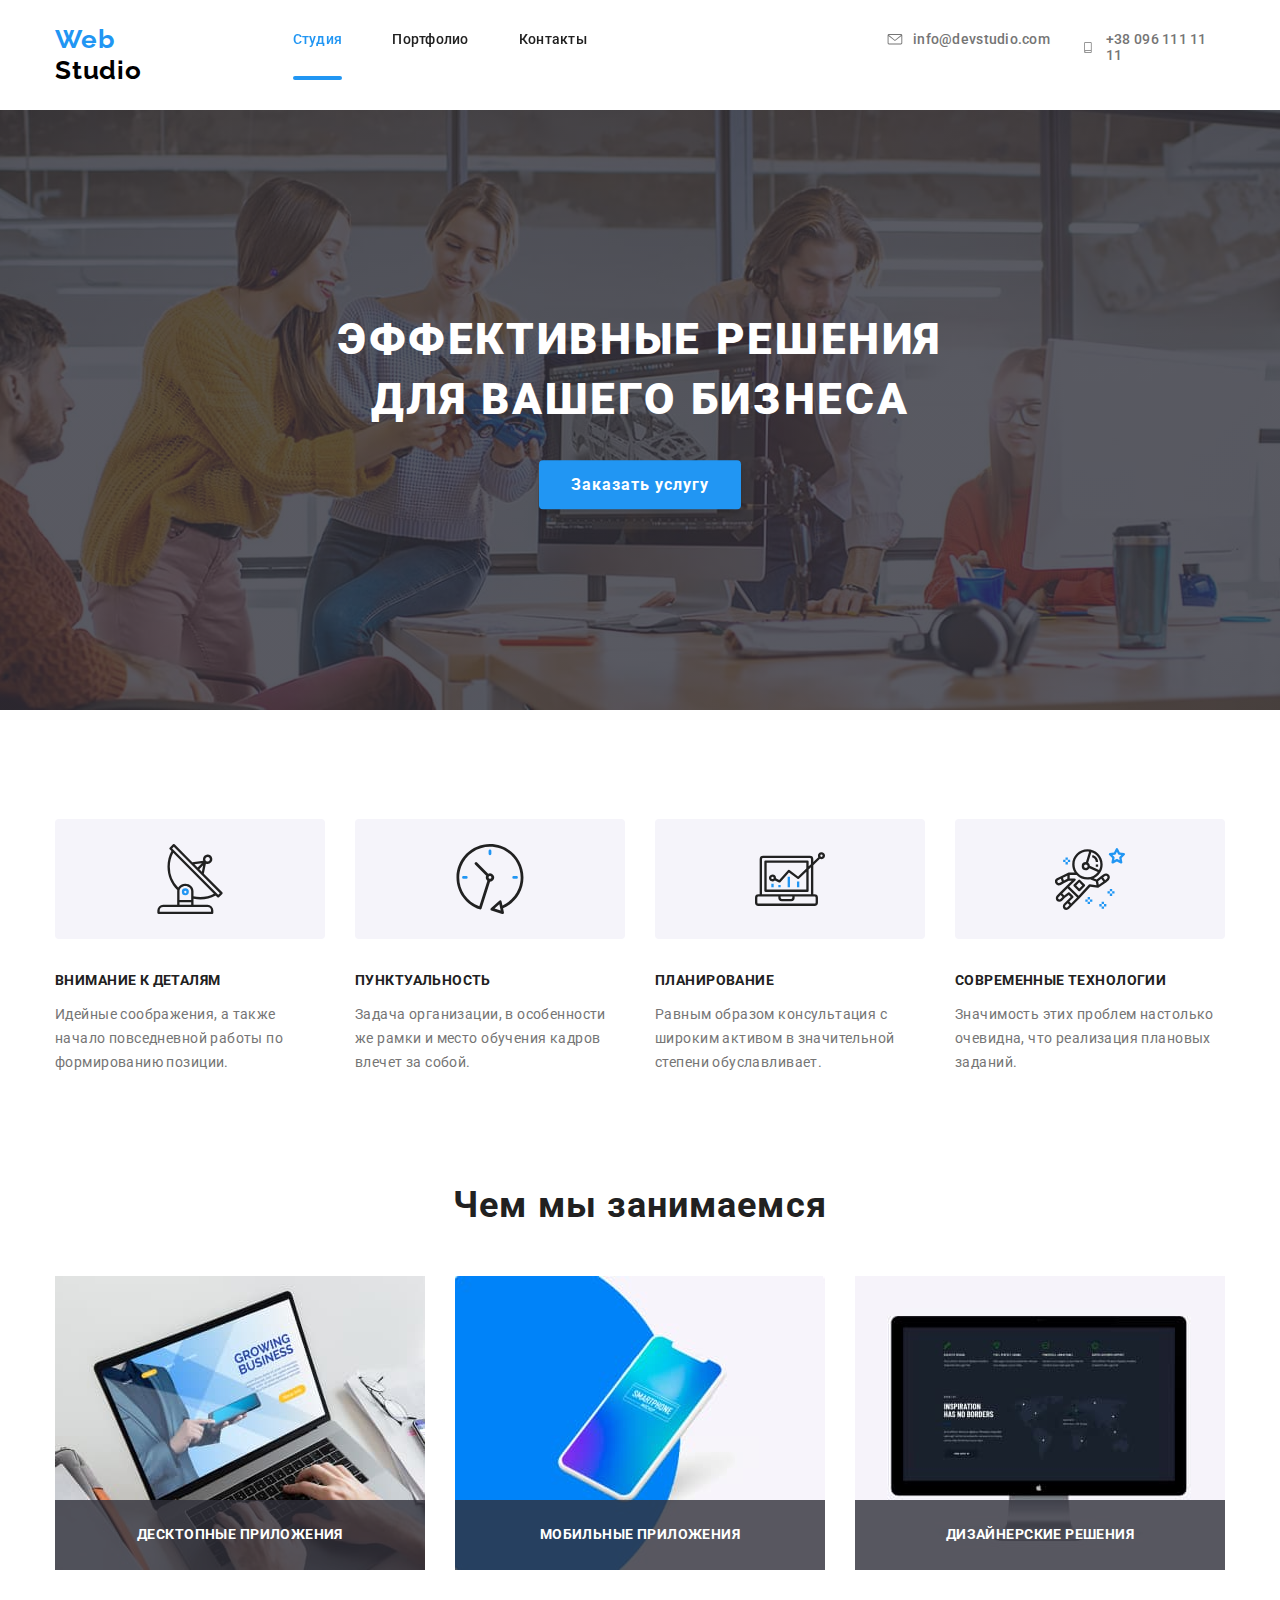
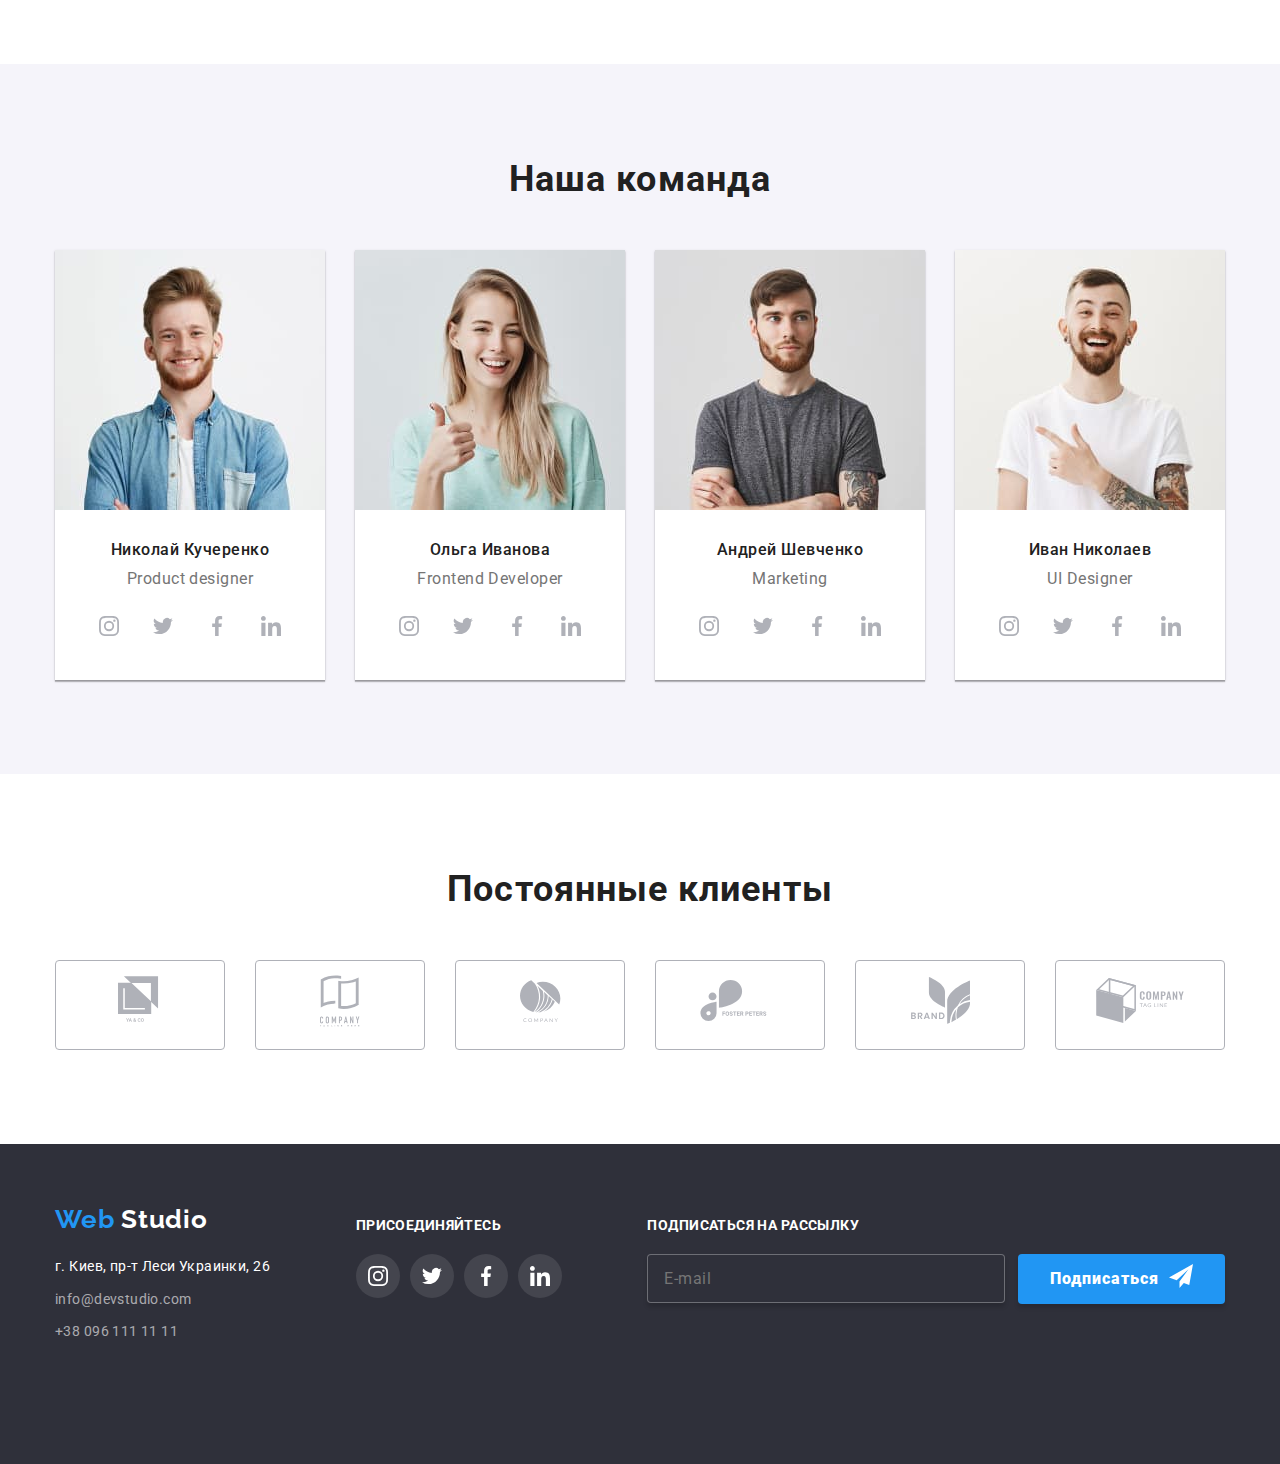
==== commit bcbe920d: "almost finish with mobile menu" ====
--- a/index.html
+++ b/index.html
@@ -10,69 +10,37 @@
 <body>
 
   <header class="header--fixed">
-    <div class="header--positioned">
       <nav class="main-nav"> 
         <a href="./index.html" class="header__logo"><span class="web">Web</span> Studio</a>
   
-        <div class="mobile-menu" id="mobile-menu" data-menu>
-          
-        <ul class="site-nav">
-          <li class="site-nav__item"><a href="./index.html" class="site-nav__link site-nav__link--current">Студия</a></li>
-          <li class="site-nav__item"><a href="./portfolio.html" class="site-nav__link">Портфолио</a></li>
-          <li class="site-nav__item"><a href="#" class="site-nav__link">Контакты</a></li>
-        </ul>
-
-        <ul class="site-auth">
-          <li class="site-auth__item">
-            <span class="site-auth__button site-auth__button-mail">
-              <a href="mailto:info@devstudio.com" class="site-auth__link">
-                <svg class="site-auth__icon" width="16" height="11.2">
-                <use href="./images/sprite.svg#icon-mail"></use>
-                </svg>
-              info@devstudio.com</a>
-            </span>
-            
-          </li>
-          <li class="site-auth__item">
-            <span class="site-auth__button site-auth__button-tel">
-              <a href="tel:+380961111111" class="site-auth__link">
-                <svg class="site-auth__icon" width="10" height="14.94">
-                <use href="./images/sprite.svg#icon-tel"></use>
-              </svg>
-                +38 096 111 11 11</a>
-            </span>
-          </li>
-        </ul>
-
-        <!-- <div class="mobile-menu" id="mobile-menu" data-menu>
-          <ul class="site-nav">
-            <li class="site-nav__item"><a href="./index.html" class="site-nav__link site-nav__link--current">Студия</a></li>
-            <li class="site-nav__item"><a href="./portfolio.html" class="site-nav__link">Портфолио</a></li>
-            <li class="site-nav__item"><a href="#" class="site-nav__link">Контакты</a></li>
-          </ul>
-
-          <ul class="site-auth">
-            <li class="site-auth__item">
-              <span class="site-auth__button site-auth__button-mail">
-                <a href="mailto:info@devstudio.com" class="site-auth__link">
-                  <svg class="site-auth__icon" width="16" height="11.2">
-                  <use href="./images/sprite.svg#icon-mail"></use>
+          <div class="mobile-menu" id="mobile-menu" data-menu>
+            <ul class="site-nav">
+              <li class="site-nav__item"><a href="./index.html" class="site-nav__link site-nav__link--current">Студия</a></li>
+              <li class="site-nav__item"><a href="./portfolio.html" class="site-nav__link">Портфолио</a></li>
+              <li class="site-nav__item"><a href="#" class="site-nav__link">Контакты</a></li>
+            </ul>
+            <ul class="site-auth">
+              <li class="site-auth__item">
+                <span class="site-auth__button site-auth__button-mail">
+                  <a href="mailto:info@devstudio.com" class="site-auth__link">
+                    <svg class="site-auth__icon" width="16" height="11.2">
+                    <use href="./images/sprite.svg#icon-mail"></use>
+                    </svg>
+                  info@devstudio.com</a>
+                </span>
+                
+              </li>
+              <li class="site-auth__item">
+                <span class="site-auth__button site-auth__button-tel">
+                  <a href="tel:+380961111111" class="site-auth__link">
+                    <svg class="site-auth__icon" width="10" height="14.94">
+                    <use href="./images/sprite.svg#icon-tel"></use>
                   </svg>
-                info@devstudio.com</a>
-              </span>
-              
-            </li>
-            <li class="site-auth__item">
-              <span class="site-auth__button site-auth__button-tel">
-                <a href="tel:+380961111111" class="site-auth__link">
-                  <svg class="site-auth__icon" width="10" height="14.94">
-                  <use href="./images/sprite.svg#icon-tel"></use>
-                </svg>
-                  +38 096 111 11 11</a>
-              </span>
-            </li>
-          </ul>
-        </div> -->
+                    +38 096 111 11 11</a>
+                </span>
+              </li>
+            </ul>
+          </div> 
       </nav>
   
       <button type="button" class="mobile__button" data-menu-button>
@@ -87,13 +55,7 @@
           <use class="mobile__button-icon--cross" href="./images/sprite.svg#cross"></use>
         </svg>
       </button>
-
-    </div>
-
-    </div>
   </header>
-
-
 
   <main>
     <!-- Hero -->
--- a/css/main.min.css
+++ b/css/main.min.css
@@ -2,5 +2,5 @@
  Consolas,  'Liberation Mono',  Menlo,- monospace;font-size:1em}small{font-size:80%}sub,sup{font-size:75%;line-height:0;position:relative;vertical-align:baseline}sub{bottom:-0.25em}sup{top:-0.5em}button,input,optgroup,select,textarea{font-family:inherit;font-size:100%;line-height:1.15;margin:0}button,select{text-transform:none}button,[type='button'],[type='reset'],[type='submit']{-webkit-appearance:button}button::-moz-focus-inner,[type='button']::-moz-focus-inner,[type='reset']::-moz-focus-inner,[type='submit']::-moz-focus-inner{border-style:none;padding:0}button:-moz-focusring,[type='button']:-moz-focusring,[type='reset']:-moz-focusring,[type='submit']:-moz-focusring{outline:1px dotted ButtonText}fieldset{padding:0.35em 0.75em 0.625em}legend{padding:0}progress{vertical-align:baseline}[type='number']::-webkit-inner-spin-button,[type='number']::-webkit-outer-spin-button{height:auto}[type='search']{-webkit-appearance:textfield;outline-offset:-2px}[type='search']::-webkit-search-decoration{-webkit-appearance:none}::-webkit-file-upload-button{-webkit-appearance:button;font:inherit}summary{display:list-item}html{-webkit-box-sizing:border-box;box-sizing:border-box}*,*::before,*::after{-webkit-box-sizing:inherit;box-sizing:inherit}body{color:#757575;font-family:Roboto,sans-serif;font-weight:400;font-size:14px;line-height:1.71;margin:0}body.modal-open{overflow:hidden}img{display:block;max-width:100%;height:auto}h1,h2,h3{margin-top:0}.main{background-color:#fff}.site-nav,.site-auth,.advantages__list,.spec__list,.team__list,.icons__list,.customers__list,.footer__icons-list,.filters__list-cover,.examples{list-style:none;padding:0;margin:0}.header__logo,.site-nav__link,.footer__contact,.filters__button{text-decoration:none;cursor:pointer}.advantages__header,.filters__header,.examples-section__header{position:absolute;clip:rect(0 0 0 0);width:1px;height:1px;margin:-1px}.header--positioned,.advantages__container,.specialization__container,.team__container,.customers__container,.footer-flex,.filters__list-cover,.examples__container{padding-left:15px;padding-right:15px;margin-left:auto;margin-right:auto;outline:1px solid red}@media screen and (max-width: 767px){.header--positioned,.advantages__container,.specialization__container,.team__container,.customers__container,.footer-flex,.filters__list-cover,.examples__container{width:480px}}@media screen and (min-width: 768px){.header--positioned,.advantages__container,.specialization__container,.team__container,.customers__container,.footer-flex,.filters__list-cover,.examples__container{width:768px}}@media screen and (min-width: 1200px){.header--positioned,.advantages__container,.specialization__container,.team__container,.customers__container,.footer-flex,.filters__list-cover,.examples__container{width:1200px}}.modal__open-button,.form__send-button,.subscribe__button{display:inline-block;border-radius:4px;padding:10px 32px;min-width:200px;text-align:center;font-weight:700;font-size:16px;line-height:1.87;letter-spacing:0.06em;color:#fff;background-color:#2196F3;-webkit-box-shadow:0px 4px 4px rgba(0,0,0,0.15);box-shadow:0px 4px 4px rgba(0,0,0,0.15);border:none}.filters__button{display:inline-block;border-radius:4px;padding:6px 22px;text-align:center;font-weight:500;font-size:16px;line-height:1.62;letter-spacing:0.03em;color:#212121;background-color:#F5F4FA;-webkit-transition:color 250ms cubic-bezier(0.4, 0, 0.2, 1),background-color 250ms cubic-bezier(0.4, 0, 0.2, 1),-webkit-box-shadow 250ms cubic-bezier(0.4, 0, 0.2, 1);transition:color 250ms cubic-bezier(0.4, 0, 0.2, 1),background-color 250ms cubic-bezier(0.4, 0, 0.2, 1),-webkit-box-shadow 250ms cubic-bezier(0.4, 0, 0.2, 1);transition:color 250ms cubic-bezier(0.4, 0, 0.2, 1),background-color 250ms cubic-bezier(0.4, 0, 0.2, 1),box-shadow 250ms cubic-bezier(0.4, 0, 0.2, 1);transition:color 250ms cubic-bezier(0.4, 0, 0.2, 1),background-color 250ms cubic-bezier(0.4, 0, 0.2, 1),box-shadow 250ms cubic-bezier(0.4, 0, 0.2, 1),-webkit-box-shadow 250ms cubic-bezier(0.4, 0, 0.2, 1)}.filters__button:hover,.filters__button:focus{color:#fff;background-color:#2196F3;-webkit-box-shadow:0px 2px 2px rgba(0,0,0,0.12),0px 1px 2px rgba(0,0,0,0.08),0px 3px 1px rgba(0,0,0,0.1);box-shadow:0px 2px 2px rgba(0,0,0,0.12),0px 1px 2px rgba(0,0,0,0.08),0px 3px 1px rgba(0,0,0,0.1)}.specialization__main-title,.team__main-title,.customers__main-title{font-weight:700;line-height:1.17;text-align:center;letter-spacing:0.03em;color:#212121}@media screen and (max-width: 1199px){.specialization__main-title,.team__main-title,.customers__main-title{margin-bottom:30px;font-size:28px}}@media screen and (min-width: 1200px){.specialization__main-title,.team__main-title,.customers__main-title{margin-bottom:50px;font-size:36px}}@media screen and (max-width: 1199px){.advantages,.team,.customers{padding-top:60px;padding-bottom:60px}}@media screen and (min-width: 1200px){.advantages,.team,.customers{padding-top:94px;padding-bottom:94px}}.header--fixed{position:relative}.header--positioned{display:-webkit-box;display:-ms-flexbox;display:flex;-webkit-box-align:center;-ms-flex-align:center;align-items:center}.header__logo{display:block;font-family:Raleway;font-style:normal;font-weight:700;letter-spacing:0.03em;color:#000}@media screen and (max-width: 767px){.header__logo{padding-top:16px;padding-bottom:16px}}@media screen and (min-width: 768px){.header__logo{padding-top:26px;padding-bottom:25px}}@media screen and (max-width: 1199px){.header__logo{font-size:24px;line-height:1.16}}@media screen and (min-width: 1200px){.header__logo{padding-top:24px;padding-bottom:24px;font-size:26px;line-height:1.19}}.header__logo .web{color:#2196F3}.header__border{border-bottom:1px solid #ECECEC}.main-nav{display:-webkit-box;display:-ms-flexbox;display:flex}@media screen and (max-width: 767px){.site-nav{display:none}}@media screen and (min-width: 768px){.site-nav{display:-webkit-box;display:-ms-flexbox;display:flex;margin-left:81px;z-index:9}}@media screen and (min-width: 1200px){.site-nav{margin-left:85px}}.site-nav__item+.site-nav__item{margin-left:50px}.site-nav__link{display:block;font-weight:500;line-height:1.14;letter-spacing:0.02em;color:#212121;-webkit-transition:color 250ms cubic-bezier(0.4, 0, 0.2, 1);transition:color 250ms cubic-bezier(0.4, 0, 0.2, 1)}.site-nav__link:hover,.site-nav__link:focus{color:#2196F3}@media screen and (min-width: 768px) and (max-width: 1199px){.site-nav__link{padding-top:32px;padding-bottom:32px}}@media screen and (min-width: 1200px){.site-nav__link{padding-top:32px;padding-bottom:32px}}.site-nav__link--current{position:relative;color:#2196F3}.site-nav__link--current::after{position:absolute;content:'';bottom:0;right:0;display:block;width:100%;height:4px;background:#2196F3;border-radius:2px;-webkit-transform:scaleX(1);transform:scaleX(1);-webkit-transform-origin:bottom left;transform-origin:bottom left;-webkit-transition:-webkit-transform 250ms cubic-bezier(0.4, 0, 0.2, 1);transition:-webkit-transform 250ms cubic-bezier(0.4, 0, 0.2, 1);transition:transform 250ms cubic-bezier(0.4, 0, 0.2, 1);transition:transform 250ms cubic-bezier(0.4, 0, 0.2, 1), -webkit-transform 250ms cubic-bezier(0.4, 0, 0.2, 1)}.site-nav__link--current:hover::after{-webkit-transform:scaleX(0);transform:scaleX(0)}.site-auth{margin-left:auto;display:none}@media screen and (min-width: 768px){.site-auth{display:block}}@media screen and (min-width: 1200px){.site-auth{display:-webkit-box;display:-ms-flexbox;display:flex}}@media screen and (min-width: 1200px){.site-auth__item+.site-auth__item{margin-left:30px}}@media screen and (min-width: 768px){.site-auth__button{display:block}}@media screen and (min-width: 1200px){.site-auth__button{display:inline-block;padding-top:32px;padding-bottom:32px}}@media screen and (min-width: 768px) and (max-width: 1199px){.site-auth__button-mail{padding-top:21px;margin-bottom:10px}}@media screen and (min-width: 768px) and (max-width: 1199px){.site-auth__button-tel{padding-bottom:17px}}.site-auth__link{display:-webkit-box;display:-ms-flexbox;display:flex;-webkit-box-align:center;-ms-flex-align:center;align-items:center;text-decoration:none;font-weight:500;line-height:1.14;letter-spacing:0.02em;text-decoration:none;cursor:pointer;color:#757575;-webkit-transition:color 250ms cubic-bezier(0.4, 0, 0.2, 1);transition:color 250ms cubic-bezier(0.4, 0, 0.2, 1)}.site-auth__icon{width:16px;height:11px;margin-right:10px;fill:#757575;-webkit-transition:fill 250ms cubic-bezier(0.4, 0, 0.2, 1);transition:fill 250ms cubic-bezier(0.4, 0, 0.2, 1)}.site-auth__button:hover a,.site-auth__button:focus a{color:#2196F3}.site-auth__button:hover svg,.site-auth__button:focus svg{fill:#2196F3}.mobile__button{display:inline-block;margin:0;padding:0;border:none;background-color:transparent;margin-left:267px}@media screen and (min-width: 768px){.mobile__button{display:none}}.mobile__button-icon{width:40px;height:40px;fill:#212121}.mobile__button-icon:hover,.mobile__button-icon:focus{fill:#2196F3}@media screen and (min-width: 768px){.mobile__button-icon{display:none}}.mobile__button-icon--cross{display:none}.mobile__button.is-open .mobile__button-icon--cross{display:block}.mobile__button.is-open .mobile__button-icon--menu{display:none}@media screen and (max-width: 767px){.mobile-menu{display:none;position:absolute;top:100%;left:0;width:100%;z-index:6;padding-top:60px;padding-bottom:60px;background-color:#fff}.mobile-menu.is-open{display:block}}@media screen and (min-width: 768px){.mobile-menu{display:none}}@media screen and (max-width: 767px){.mobile-menu .site-nav{display:-webkit-box;display:-ms-flexbox;display:flex;-webkit-box-orient:vertical;-webkit-box-direction:normal;-ms-flex-direction:column;flex-direction:column;-webkit-box-align:center;-ms-flex-align:center;align-items:center;padding-bottom:60px}}.mobile-menu .site-nav__item{margin-right:auto;margin-left:auto}.mobile-menu .site-nav__item:not(:last-child){margin-bottom:40px}.mobile-menu .site-nav__link{font-size:18px;line-height:1.16}@media screen and (max-width: 767px){.mobile-menu .site-auth{display:-webkit-box;display:-ms-flexbox;display:flex;-webkit-box-orient:vertical;-webkit-box-direction:normal;-ms-flex-direction:column;flex-direction:column;-webkit-box-align:center;-ms-flex-align:center;align-items:center}}.mobile-menu .site-auth__item:not(:last-child){margin-bottom:16px}.mobile-menu .site-auth__link{font-size:18px;line-height:1.16}.hero{text-align:center}.hero__overlay{position:relative;max-width:1600px;margin-left:auto;margin-right:auto;background-image:-webkit-gradient(linear, left top, right top, from(rgba(47,48,58,0.8)), to(rgba(47,48,58,0.8))),url("../images/Header.jpg");background-image:linear-gradient(to right, rgba(47,48,58,0.8), rgba(47,48,58,0.8)),url("../images/Header.jpg");background-repeat:no-repeat;background-position:center;background-size:cover;background-color:#2F303A}@media screen and (max-width: 767px){.hero__overlay{width:480px;height:400px}}@media screen and (min-width: 768px){.hero__overlay{width:768px;height:400px}}@media screen and (min-width: 1200px){.hero__overlay{width:100%;height:600px}}.hero__text{position:absolute;top:50%;left:50%;-webkit-transform:translate(-50%, -50%);transform:translate(-50%, -50%)}.hero__title{margin-top:o;margin-bottom:30px;font-weight:900;letter-spacing:0.06em;text-transform:uppercase;color:#fff}@media screen and (max-width: 767px){.hero__title{width:360px;height:84px}}@media screen and (max-width: 1199px){.hero__title{font-size:26px;line-height:1.62}}@media screen and (min-width: 1200px){.hero__title{font-size:44px;line-height:1.36}}.backdrop{position:fixed;top:0;left:0;width:100%;height:100%;background-color:rgba(0,0,0,0.2);opacity:1;-webkit-transition:opacity 250ms cubic-bezier(0.4, 0, 0.2, 1);transition:opacity 250ms cubic-bezier(0.4, 0, 0.2, 1);z-index:4;padding-top:93px;padding-bottom:94px;padding-left:15px;padding-right:15px;overflow-y:scroll}.backdrop.is-hidden{opacity:0;pointer-events:none}.backdrop.is-hidden .modal{-webkit-transform:translate(-50%, -50%) scale(0.9);transform:translate(-50%, -50%) scale(0.9);opacity:0}.modal{position:absolute;top:50%;left:50%;background-color:#fff;-webkit-box-shadow:0px 2px 1px rgba(0,0,0,0.2),0px 1px 1px rgba(0,0,0,0.14),0px 1px 3px rgba(0,0,0,0.12);box-shadow:0px 2px 1px rgba(0,0,0,0.2),0px 1px 1px rgba(0,0,0,0.14),0px 1px 3px rgba(0,0,0,0.12);border-radius:4px;-webkit-transform:translate(-50%, -50%) scale(1);transform:translate(-50%, -50%) scale(1);opacity:1;z-index:5;-webkit-transition:opacity 250ms cubic-bezier(0.4, 0, 0.2, 1),-webkit-transform 250ms cubic-bezier(0.4, 0, 0.2, 1);transition:opacity 250ms cubic-bezier(0.4, 0, 0.2, 1),-webkit-transform 250ms cubic-bezier(0.4, 0, 0.2, 1);transition:transform 250ms cubic-bezier(0.4, 0, 0.2, 1),opacity 250ms cubic-bezier(0.4, 0, 0.2, 1);transition:transform 250ms cubic-bezier(0.4, 0, 0.2, 1),opacity 250ms cubic-bezier(0.4, 0, 0.2, 1),-webkit-transform 250ms cubic-bezier(0.4, 0, 0.2, 1)}@media screen and (max-width: 767px){.modal{top:10%;-webkit-transform:translateX(-50%) scale(1);transform:translateX(-50%) scale(1)}}@media screen and (max-width: 1199px){.modal{width:450px;min-height:609px}}@media screen and (min-width: 1200px){.modal{width:528px;min-height:581px}}.modal-closing{position:absolute;top:8px;right:8px;display:-webkit-box;display:-ms-flexbox;display:flex;margin:0;padding:0;width:30px;height:30px;border-radius:50%;border:none;background-color:white;border:1px solid rgba(0,0,0,0.1)}.modal__close-button{position:absolute;margin-right:6px;margin-left:5px;margin-top:6px;margin-bottom:6px;display:block;width:18px;height:18px;fill:#000;-webkit-transition:fill 250ms cubic-bezier(0.4, 0, 0.2, 1);transition:fill 250ms cubic-bezier(0.4, 0, 0.2, 1)}.modal-closing:hover>.modal__close-button,.modal-closing:focus>.modal__close-button{fill:#2196F3}.form{padding:40px}.form__header{margin:0;padding-bottom:30px;font-style:normal;font-weight:700;font-size:20px;line-height:1.15;text-align:center;letter-spacing:0.03em;color:#212121}.form__field{position:relative;display:block;margin-bottom:28px}.form__input{width:100%;padding:12px 16px;padding-left:42px;display:block;border:1px solid rgba(33,33,33,0.2);border-radius:4px}.form__label{position:absolute;top:0;left:42px;-webkit-transform:translateY(50%);transform:translateY(50%);-webkit-transition:color 250ms cubic-bezier(0.4, 0, 0.2, 1),-webkit-transform 250ms cubic-bezier(0.4, 0, 0.2, 1);transition:color 250ms cubic-bezier(0.4, 0, 0.2, 1),-webkit-transform 250ms cubic-bezier(0.4, 0, 0.2, 1);transition:transform 250ms cubic-bezier(0.4, 0, 0.2, 1),color 250ms cubic-bezier(0.4, 0, 0.2, 1);transition:transform 250ms cubic-bezier(0.4, 0, 0.2, 1),color 250ms cubic-bezier(0.4, 0, 0.2, 1),-webkit-transform 250ms cubic-bezier(0.4, 0, 0.2, 1)}.form__field:focus-within>.form__label,.form__input:not(:placeholder-shown)+.form__label{-webkit-transform:translate(-27px, -20px);transform:translate(-27px, -20px);color:#2196F3}textarea{height:120px;margin:0}.textarea__label{position:absolute;top:0;left:16px;-webkit-transform:translateY(50%);transform:translateY(50%);-webkit-transition:color 250ms cubic-bezier(0.4, 0, 0.2, 1),-webkit-transform 250ms cubic-bezier(0.4, 0, 0.2, 1);transition:color 250ms cubic-bezier(0.4, 0, 0.2, 1),-webkit-transform 250ms cubic-bezier(0.4, 0, 0.2, 1);transition:transform 250ms cubic-bezier(0.4, 0, 0.2, 1),color 250ms cubic-bezier(0.4, 0, 0.2, 1);transition:transform 250ms cubic-bezier(0.4, 0, 0.2, 1),color 250ms cubic-bezier(0.4, 0, 0.2, 1),-webkit-transform 250ms cubic-bezier(0.4, 0, 0.2, 1)}.form__field:focus-within>.textarea__label,.form__input:not(:placeholder-shown)+.textarea__label{-webkit-transform:translate(2px, -20px);transform:translate(2px, -20px);color:#2196F3}.form__icon{position:absolute;top:13px;left:16px;width:18px;height:18px;display:inline-block;background-size:cover;-webkit-transition:fill 250ms cubic-bezier(0.4, 0, 0.2, 1);transition:fill 250ms cubic-bezier(0.4, 0, 0.2, 1)}.form__field:focus-within>.form__icon{fill:#2196F3}.policy{display:-webkit-box;display:-ms-flexbox;display:flex;margin-top:20px;margin-bottom:30px;-webkit-box-align:center;-ms-flex-align:center;align-items:center}@media screen and (min-width: 1200px){.policy{padding-left:13px}}.policy input[type='checkbox']{margin-right:8px}.policy__text{letter-spacing:0.03em;color:#757575}@media screen and (max-width: 1199px){.policy__text{font-size:12px;line-height:1.16}}@media screen and (min-width: 1200px){.policy__text{font-size:14px;line-height:1.71}}.policy a{color:#2196F3}.checkbox{position:absolute;width:1px;height:1px;margin:-1px;border:0;padding:0;clip:rect(0 0 0 0);overflow:hidden}.check-icon{display:inline-block;width:16px;height:15px;margin-right:8px;border:2px solid #212121;border-radius:4px}.checkbox:checked+.check-icon{background-image:url("../images/icon-check-blue.svg");background-size:cover;background-origin:border-box;border:2px solid transparent}.form__send-button{display:block;margin-left:auto;margin-right:auto}.advantages{background-color:#fff}@media screen and (max-width: 1199px){.advantages{padding-top:60px;padding-bottom:60px}}@media screen and (min-width: 1200px){.advantages{padding-top:94px;padding-bottom:94px}}.advantages__list{position:relative}@media screen and (min-width: 768px){.advantages__list{display:-webkit-box;display:-ms-flexbox;display:flex;-ms-flex-wrap:wrap;flex-wrap:wrap;margin:-15px}}@media screen and (min-width: 1200px){.advantages__list{padding-bottom:0;margin-bottom:0;margin-top:0}}.advantages__title{margin-top:30px;margin-bottom:10px;font-weight:700;font-size:14px;line-height:1.14x;letter-spacing:0.03em;text-transform:uppercase;color:#212121}@media screen and (max-width: 767px){.advantages__title{text-align:center}}@media screen and (min-width: 1200px){.advantages__title{width:270px;display:block}}.advantages__text{margin-top:0;margin-bottom:0;letter-spacing:0.03em}@media screen and (min-width: 1200px){.advantages__text{width:270px;display:block}}@media screen and (min-width: 768px){.advantages__item{width:calc((100% - 60px) / 2);margin:15px}}@media screen and (min-width: 1200px){.advantages__item{width:270px}}@media screen and (max-width: 767px){.advantages__item:not(:last-child){margin-bottom:30px}}.advantages__icon{width:70px;height:70px}.advantages__icon-bcg{display:-webkit-box;display:-ms-flexbox;display:flex;height:120px;margin:0;-webkit-box-pack:center;-ms-flex-pack:center;justify-content:center;-webkit-box-align:center;-ms-flex-align:center;align-items:center;background-color:#F5F4FA;border-radius:4px}@media screen and (max-width: 767px){.advantages__icon-bcg{width:450px}}@media screen and (min-width: 768px){.advantages__icon-bcg{width:354px}}@media screen and (min-width: 1200px){.advantages__icon-bcg{width:270px}}.specialization{padding-bottom:94px;background-color:#fff}@media screen and (max-width: 1199px){.specialization{display:none}}.spec__list{display:-webkit-box;display:-ms-flexbox;display:flex;-ms-flex-wrap:wrap;flex-wrap:wrap}.spec__item{width:calc((100% - 60px) / 3)}.spec__item+.spec__item{margin-left:30px}.spec__overlay{position:relative}.spec__title{position:absolute;bottom:0;right:0;display:block;padding:27px;margin:0;width:100%;height:70px;font-weight:700;font-size:14px;line-height:1.14;letter-spacing:0.03em;text-align:center;text-transform:uppercase;color:#fff;background-color:rgba(47,48,58,0.8)}.team{background-color:#F5F4FA}@media screen and (max-width: 767px){.team{width:480px}}.team__list{display:-webkit-box;display:-ms-flexbox;display:flex;-ms-flex-wrap:wrap;flex-wrap:wrap;margin:-15px}.team__item{margin:15px;text-align:center;-webkit-box-shadow:0px 2px 1px rgba(0,0,0,0.2),0px 1px 1px rgba(0,0,0,0.14),0px 1px 3px rgba(0,0,0,0.12);box-shadow:0px 2px 1px rgba(0,0,0,0.2),0px 1px 1px rgba(0,0,0,0.14),0px 1px 3px rgba(0,0,0,0.12);background:#fff}@media screen and (max-width: 767px){.team__item{width:450px}.team__item img{width:450px}}@media screen and (min-width: 768px){.team__item{width:calc((100% - 60px) / 2)}.team__item img{width:354px}}@media screen and (min-width: 1199px){.team__item{width:270px}}.team__names{padding-top:30px;margin-bottom:10px;font-weight:500;font-size:16px;line-height:1.19;letter-spacing:0.03em;color:#212121}.team__jobs{margin-top:0;margin-bottom:16px;font-size:16px;line-height:1.19;letter-spacing:0.03em}.icons__list{display:-webkit-box;display:-ms-flexbox;display:flex;-webkit-box-pack:center;-ms-flex-pack:center;justify-content:center;padding-bottom:24px}.icons__list>li+li{margin-left:10px}.team__icon{width:44px;height:44px;fill:#AFB1B8;border-radius:50%;background-color:#fff;-webkit-transition:fill 250ms cubic-bezier(0.4, 0, 0.2, 1),background-color 250ms cubic-bezier(0.4, 0, 0.2, 1);transition:fill 250ms cubic-bezier(0.4, 0, 0.2, 1),background-color 250ms cubic-bezier(0.4, 0, 0.2, 1)}.team__icon:hover,.team__icon:focus{fill:#fff;background-color:#2196F3}.customers{background-color:#fff}.customers__list{display:-webkit-box;display:-ms-flexbox;display:flex;-ms-flex-wrap:wrap;flex-wrap:wrap;-webkit-box-pack:center;-ms-flex-pack:center;justify-content:center;margin:-15px}.customers__item{display:-webkit-box;display:-ms-flexbox;display:flex;height:90px;margin:15px}@media screen and (max-width: 767px){.customers__item{width:calc((100% - 60px) / 2)}}@media screen and (min-width: 768px){.customers__item{width:calc((100% - 90px) / 3)}}@media screen and (min-width: 1200px){.customers__item{display:-webkit-inline-box;display:-ms-inline-flexbox;display:inline-flex;width:170px}}.customers__link{display:-webkit-box;display:-ms-flexbox;display:flex;-webkit-box-pack:center;-ms-flex-pack:center;justify-content:center;-webkit-box-align:center;-ms-flex-align:center;align-items:center;border:1px solid #AFB1B8;border-radius:4px;cursor:pointer;-webkit-transition:border-color 250ms cubic-bezier(0.4, 0, 0.2, 1);transition:border-color 250ms cubic-bezier(0.4, 0, 0.2, 1)}@media screen and (max-width: 767px){.customers__link{width:210px}}@media screen and (min-width: 768px){.customers__link{width:226px}}@media screen and (min-width: 1200px){.customers__link{width:170px}}.customers__link:hover,.customers__link:focus{border-color:#2196F3}.customers__icon{display:-webkit-inline-box;display:-ms-inline-flexbox;display:inline-flex;fill:#AFB1B8;-webkit-transition:fill 250ms cubic-bezier(0.4, 0, 0.2, 1);transition:fill 250ms cubic-bezier(0.4, 0, 0.2, 1)}.customers__link:hover .customers__icon{fill:#2196F3}.footer{padding-top:60px;padding-bottom:60px;background-color:#2F303A}@media screen and (max-width: 767px){.footer{width:480px}}@media screen and (min-width: 768px){.footer-flex{display:-webkit-box;display:-ms-flexbox;display:flex;-ms-flex-pack:distribute;justify-content:space-around;-ms-flex-wrap:wrap;flex-wrap:wrap}}@media screen and (min-width: 1200px){.footer-flex{-webkit-box-pack:justify;-ms-flex-pack:justify;justify-content:space-between}}.footer__logo{display:block;margin-top:0;margin-bottom:20px;font-family:Raleway;font-weight:700;font-style:normal;font-size:24px;line-height:1.17;letter-spacing:0.03em;color:#fff}@media screen and (max-width: 1199px){.footer__logo{text-align:center}}@media screen and (min-width: 1200px){.footer__logo{font-size:26px;line-height:1.18}}.footer__logo .web{color:#2196F3}.address{margin-bottom:60px}.address__name{margin-top:0;margin-bottom:0;font-style:normal;letter-spacing:0.03em;color:#fff}@media screen and (max-width: 767px){.address__name{text-align:center}}.footer__contact{display:block;margin-top:9px;font-style:normal;letter-spacing:0.03em;color:rgba(255,255,255,0.6)}@media screen and (max-width: 1199px){.footer__contact{text-align:center}}.connect__text{margin-bottom:20px;font-weight:700;line-height:1.14;letter-spacing:0.03em;text-transform:uppercase;color:#fff}@media screen and (max-width: 1199px){.connect__text{text-align:center}}.footer__icons-list{display:-webkit-box;display:-ms-flexbox;display:flex;-webkit-box-pack:center;-ms-flex-pack:center;justify-content:center;margin-bottom:60px}.footer__icons-list>li+li{margin-left:10px}.footer__social-icon{width:44px;height:44px;fill:#fff;border-radius:50%;background-color:rgba(255,255,255,0.1);-webkit-transition:fill 250ms cubic-bezier(0.4, 0, 0.2, 1),background-color 250ms cubic-bezier(0.4, 0, 0.2, 1);transition:fill 250ms cubic-bezier(0.4, 0, 0.2, 1),background-color 250ms cubic-bezier(0.4, 0, 0.2, 1)}.footer__social-icon:hover,.footer__social-icon:focus{fill:#fff;background-color:#2196F3}.subscribe__email{height:49px;padding:15px 16px;font-size:16px;line-height:1.87;letter-spacing:0.03em;color:rgba(255,255,255,0.6);border:1px solid rgba(255,255,255,0.3);-webkit-box-shadow:0px 4px 4px rgba(0,0,0,0.15);box-shadow:0px 4px 4px rgba(0,0,0,0.15);border-radius:4px;background-color:#2F303A}@media screen and (max-width: 1199px){.subscribe__email{width:450px;margin-bottom:20px}}@media screen and (min-width: 1200px){.subscribe__email{width:358px;margin-right:10px}}.subscribe__button{position:relative;overflow:hidden}.subscribe__button:hover,.subscribe__button:focus{background-color:palevioletred}@media screen and (max-width: 1199px){.subscribe__button{display:block;margin-left:auto;margin-right:auto}}.btn-text{display:-webkit-inline-box;display:-ms-inline-flexbox;display:inline-flex;font-weight:900;font-family:Roboto;-ms-flex-line-pack:baseline;align-content:baseline;cursor:pointer;overflow:hidden;-webkit-transition:background-color 250ms cubic-bezier(0.4, 0, 0.2, 1);transition:background-color 250ms cubic-bezier(0.4, 0, 0.2, 1)}.btn-text::after{content:'';display:inline-block;margin-left:10px;width:24px;height:24px;-ms-flex-line-pack:center;align-content:center;background-image:url("../images/send.svg");background-size:contain;-webkit-transition:-webkit-transform 250ms cubic-bezier(0.4, 0, 0.2, 1);transition:-webkit-transform 250ms cubic-bezier(0.4, 0, 0.2, 1);transition:transform 250ms cubic-bezier(0.4, 0, 0.2, 1);transition:transform 250ms cubic-bezier(0.4, 0, 0.2, 1), -webkit-transform 250ms cubic-bezier(0.4, 0, 0.2, 1)}.btn-text:hover::after{-webkit-transform:translateY(-35px);transform:translateY(-35px)}.btn-text::before{position:absolute;-webkit-transform:translateY(40px);transform:translateY(40px);right:30px;content:'';display:inline-block;width:24px;height:24px;background-image:url(../images/mail.svg);background-repeat:no-repeat;background-size:contain;fill:#fff;-webkit-transition:-webkit-transform 250ms cubic-bezier(0.4, 0, 0.2, 1);transition:-webkit-transform 250ms cubic-bezier(0.4, 0, 0.2, 1);transition:transform 250ms cubic-bezier(0.4, 0, 0.2, 1);transition:transform 250ms cubic-bezier(0.4, 0, 0.2, 1), -webkit-transform 250ms cubic-bezier(0.4, 0, 0.2, 1)}.btn-text:hover::before{-webkit-transform:translateY(0);transform:translateY(0)}@media screen and (max-width: 767px){.filters{padding-top:60px;padding-bottom:40px}}@media screen and (min-width: 768px){.filters{padding-top:60px;padding-bottom:30px}}@media screen and (min-width: 1200px){.filters{padding-top:93px;padding-bottom:50px}}.filters__list{display:-webkit-box;display:-ms-flexbox;display:flex;-ms-flex-wrap:wrap;flex-wrap:wrap}@media screen and (max-width: 767px){.filters__list{-ms-flex-line-pack:start;align-content:flex-start}}@media screen and (min-width: 768px){.filters__list{-webkit-box-pack:center;-ms-flex-pack:center;justify-content:center}}@media screen and (max-width: 767px){.filters__list-item{margin-right:8px}.filters__list-item:not(:nth-last-child(-n+2)){margin-bottom:15px}}@media screen and (min-width: 768px){.filters__list-item+.filters__list-item{margin-left:8px}}@media screen and (max-width: 1199px){.examples-section{padding-bottom:60px}}@media screen and (min-width: 1200px){.examples-section{padding-bottom:94px}}.examples{display:-webkit-box;display:-ms-flexbox;display:flex;-ms-flex-wrap:wrap;flex-wrap:wrap;margin:-15px}.examples__item{margin:15px}@media screen and (max-width: 767px){.examples__item{width:450px}.examples__item img{width:450px}}@media screen and (min-width: 767px){.examples__item{width:calc((100% - 60px) / 2)}.examples__item img{width:354px}}@media screen and (min-width: 1200px){.examples__item{width:calc((100% - 90px) / 3)}.examples__item img{width:370px}}.examples__item:hover,.examples__item:focus{-webkit-box-shadow:1px 4px 6px rgba(0,0,0,0.16),0px 4px 4px rgba(0,0,0,0.06),0px 1px 1px rgba(0,0,0,0.12);box-shadow:1px 4px 6px rgba(0,0,0,0.16),0px 4px 4px rgba(0,0,0,0.06),0px 1px 1px rgba(0,0,0,0.12)}.examples__overlay{position:relative;overflow:hidden}.examples__overlay::before{content:'';position:absolute;display:block;width:100%;height:100%;background:rgba(33,150,243,0.9);z-index:1;opacity:0;-webkit-transform:translateY(100%);transform:translateY(100%);-webkit-transition:-webkit-transform 250ms cubic-bezier(0.4, 0, 0.2, 1);transition:-webkit-transform 250ms cubic-bezier(0.4, 0, 0.2, 1);transition:transform 250ms cubic-bezier(0.4, 0, 0.2, 1);transition:transform 250ms cubic-bezier(0.4, 0, 0.2, 1), -webkit-transform 250ms cubic-bezier(0.4, 0, 0.2, 1)}.examples__item:hover .examples__overlay::before{opacity:1;-webkit-transform:translateY(0);transform:translateY(0)}.examples__overlay-text{position:absolute;display:block;width:322px;height:168px;margin:0;bottom:63px;left:24px;z-index:2;font-style:normal;font-size:18px;line-height:1.55;letter-spacing:0.03em;color:#fff;opacity:0}.examples__item:hover .examples__overlay-text{opacity:1}.examples__card-content{border-bottom:1px solid #eee;border-left:1px solid #eee;border-right:1px solid #eee;display:block}.examples__headings{padding-top:20px;margin-bottom:4px;padding-left:24px;padding-right:24px;font-weight:700;font-size:18px;line-height:2;letter-spacing:0.06em;text-overflow:ellipsis;overflow:hidden;color:#212121}@media screen and (min-width: 768px) and (max-width: 1199px){.examples__headings{width:350px;white-space:nowrap;text-overflow:ellipsis}}.examples__type{margin-top:0;margin-bottom:0;padding-bottom:20px;padding-left:24px;padding-right:24px;font-style:normal;font-size:16px;line-height:1.87;letter-spacing:0.03em;color:#757575}
+ monospace;font-size:1em}small{font-size:80%}sub,sup{font-size:75%;line-height:0;position:relative;vertical-align:baseline}sub{bottom:-0.25em}sup{top:-0.5em}button,input,optgroup,select,textarea{font-family:inherit;font-size:100%;line-height:1.15;margin:0}button,select{text-transform:none}button,[type='button'],[type='reset'],[type='submit']{-webkit-appearance:button}button::-moz-focus-inner,[type='button']::-moz-focus-inner,[type='reset']::-moz-focus-inner,[type='submit']::-moz-focus-inner{border-style:none;padding:0}button:-moz-focusring,[type='button']:-moz-focusring,[type='reset']:-moz-focusring,[type='submit']:-moz-focusring{outline:1px dotted ButtonText}fieldset{padding:0.35em 0.75em 0.625em}legend{padding:0}progress{vertical-align:baseline}[type='number']::-webkit-inner-spin-button,[type='number']::-webkit-outer-spin-button{height:auto}[type='search']{-webkit-appearance:textfield;outline-offset:-2px}[type='search']::-webkit-search-decoration{-webkit-appearance:none}::-webkit-file-upload-button{-webkit-appearance:button;font:inherit}summary{display:list-item}html{-webkit-box-sizing:border-box;box-sizing:border-box}*,*::before,*::after{-webkit-box-sizing:inherit;box-sizing:inherit}body{color:#757575;font-family:Roboto,sans-serif;font-weight:400;font-size:14px;line-height:1.71;margin:0}body.modal-open{overflow:hidden}img{display:block;max-width:100%;height:auto}h1,h2,h3{margin-top:0}.main{background-color:#fff}.mobile-menu .site-nav,.mobile-menu .site-auth,.advantages__list,.spec__list,.team__list,.icons__list,.customers__list,.footer__icons-list,.filters__list-cover,.examples{list-style:none;padding:0;margin:0}.header__logo,.site-nav__link,.footer__contact,.filters__button{text-decoration:none;cursor:pointer}.advantages__header,.filters__header,.examples-section__header{position:absolute;clip:rect(0 0 0 0);width:1px;height:1px;margin:-1px}.header--fixed,.advantages__container,.specialization__container,.team__container,.customers__container,.footer-flex,.filters__list-cover,.examples__container{padding-left:15px;padding-right:15px;margin-left:auto;margin-right:auto}@media screen and (max-width: 767px){.header--fixed,.advantages__container,.specialization__container,.team__container,.customers__container,.footer-flex,.filters__list-cover,.examples__container{width:480px}}@media screen and (min-width: 768px){.header--fixed,.advantages__container,.specialization__container,.team__container,.customers__container,.footer-flex,.filters__list-cover,.examples__container{width:768px}}@media screen and (min-width: 1200px){.header--fixed,.advantages__container,.specialization__container,.team__container,.customers__container,.footer-flex,.filters__list-cover,.examples__container{width:1200px}}.modal__open-button,.form__send-button,.subscribe__button{display:inline-block;border-radius:4px;padding:10px 32px;min-width:200px;text-align:center;font-weight:700;font-size:16px;line-height:1.87;letter-spacing:0.06em;color:#fff;background-color:#2196F3;-webkit-box-shadow:0px 4px 4px rgba(0,0,0,0.15);box-shadow:0px 4px 4px rgba(0,0,0,0.15);border:none}.filters__button{display:inline-block;border-radius:4px;padding:6px 22px;text-align:center;font-weight:500;font-size:16px;line-height:1.62;letter-spacing:0.03em;color:#212121;background-color:#F5F4FA;-webkit-transition:color 250ms cubic-bezier(0.4, 0, 0.2, 1),background-color 250ms cubic-bezier(0.4, 0, 0.2, 1),-webkit-box-shadow 250ms cubic-bezier(0.4, 0, 0.2, 1);transition:color 250ms cubic-bezier(0.4, 0, 0.2, 1),background-color 250ms cubic-bezier(0.4, 0, 0.2, 1),-webkit-box-shadow 250ms cubic-bezier(0.4, 0, 0.2, 1);transition:color 250ms cubic-bezier(0.4, 0, 0.2, 1),background-color 250ms cubic-bezier(0.4, 0, 0.2, 1),box-shadow 250ms cubic-bezier(0.4, 0, 0.2, 1);transition:color 250ms cubic-bezier(0.4, 0, 0.2, 1),background-color 250ms cubic-bezier(0.4, 0, 0.2, 1),box-shadow 250ms cubic-bezier(0.4, 0, 0.2, 1),-webkit-box-shadow 250ms cubic-bezier(0.4, 0, 0.2, 1)}.filters__button:hover,.filters__button:focus{color:#fff;background-color:#2196F3;-webkit-box-shadow:0px 2px 2px rgba(0,0,0,0.12),0px 1px 2px rgba(0,0,0,0.08),0px 3px 1px rgba(0,0,0,0.1);box-shadow:0px 2px 2px rgba(0,0,0,0.12),0px 1px 2px rgba(0,0,0,0.08),0px 3px 1px rgba(0,0,0,0.1)}.specialization__main-title,.team__main-title,.customers__main-title{font-weight:700;line-height:1.17;text-align:center;letter-spacing:0.03em;color:#212121}@media screen and (max-width: 1199px){.specialization__main-title,.team__main-title,.customers__main-title{margin-bottom:30px;font-size:28px}}@media screen and (min-width: 1200px){.specialization__main-title,.team__main-title,.customers__main-title{margin-bottom:50px;font-size:36px}}@media screen and (max-width: 1199px){.advantages,.team,.customers{padding-top:60px;padding-bottom:60px}}@media screen and (min-width: 1200px){.advantages,.team,.customers{padding-top:94px;padding-bottom:94px}}.header--fixed{position:relative;display:-webkit-box;display:-ms-flexbox;display:flex;-webkit-box-align:center;-ms-flex-align:center;align-items:center}.header__logo{display:block;font-family:Raleway;font-style:normal;font-weight:700;letter-spacing:0.03em;color:#000}@media screen and (max-width: 767px){.header__logo{padding-top:16px;padding-bottom:16px}}@media screen and (min-width: 768px){.header__logo{padding-top:26px;padding-bottom:25px}}@media screen and (max-width: 1199px){.header__logo{font-size:23px;line-height:1.16}}@media screen and (min-width: 1200px){.header__logo{padding-top:24px;padding-bottom:24px;font-size:26px;line-height:1.19}}.header__logo .web{color:#2196F3}.header__border{border-bottom:1px solid #ECECEC}.main-nav{display:-webkit-box;display:-ms-flexbox;display:flex}@media screen and (max-width: 767px){.mobile-menu .site-nav{display:-webkit-box;display:-ms-flexbox;display:flex;-webkit-box-orient:vertical;-webkit-box-direction:normal;-ms-flex-direction:column;flex-direction:column;-webkit-box-align:center;-ms-flex-align:center;align-items:center;padding-bottom:60px;margin-right:auto;margin-left:auto}}@media screen and (min-width: 768px){.mobile-menu .site-nav{display:-webkit-box;display:-ms-flexbox;display:flex;margin-left:81px;margin-right:84px;z-index:9}.mobile-menu .site-nav .site-nav__item+.site-nav__item{margin-left:50px}}@media screen and (min-width: 1200px){.mobile-menu .site-nav{margin-left:85px;margin-right:300px}}@media screen and (max-width: 767px){.mobile-menu .site-nav__item:not(:last-child){margin-bottom:40px}}.site-nav__link{display:block;font-weight:500;line-height:1.14;letter-spacing:0.02em;color:#212121;-webkit-transition:color 250ms cubic-bezier(0.4, 0, 0.2, 1);transition:color 250ms cubic-bezier(0.4, 0, 0.2, 1)}.site-nav__link:hover,.site-nav__link:focus{color:#2196F3}@media screen and (max-width: 767px){.site-nav__link{font-size:18px;line-height:1.16}}@media screen and (min-width: 768px){.site-nav__link{padding-top:32px;padding-bottom:32px;font-size:14px;line-height:1.14}}.site-nav__link--current{position:relative;color:#2196F3}.site-nav__link--current::after{position:absolute;content:'';bottom:0;right:0;display:block;width:100%;height:4px;background:#2196F3;border-radius:2px;-webkit-transform:scaleX(1);transform:scaleX(1);-webkit-transform-origin:bottom left;transform-origin:bottom left;-webkit-transition:-webkit-transform 250ms cubic-bezier(0.4, 0, 0.2, 1);transition:-webkit-transform 250ms cubic-bezier(0.4, 0, 0.2, 1);transition:transform 250ms cubic-bezier(0.4, 0, 0.2, 1);transition:transform 250ms cubic-bezier(0.4, 0, 0.2, 1), -webkit-transform 250ms cubic-bezier(0.4, 0, 0.2, 1)}.site-nav__link--current:hover::after{-webkit-transform:scaleX(0);transform:scaleX(0)}@media screen and (max-width: 767px){.site-nav__link--current{padding-bottom:10px}}.mobile-menu .site-auth{margin-left:auto}@media screen and (max-width: 767px){.mobile-menu .site-auth{display:-webkit-box;display:-ms-flexbox;display:flex;-webkit-box-orient:vertical;-webkit-box-direction:normal;-ms-flex-direction:column;flex-direction:column;-webkit-box-align:center;-ms-flex-align:center;align-items:center}}@media screen and (min-width: 768px){.mobile-menu .site-auth{display:inline-block}}@media screen and (min-width: 1200px){.mobile-menu .site-auth{display:-webkit-box;display:-ms-flexbox;display:flex}}@media screen and (min-width: 1200px){.site-auth__item+.site-auth__item{margin-left:30px}}@media screen and (max-width: 767px){.mobile-menu .site-auth__item:not(:last-child){margin-bottom:16px}}@media screen and (min-width: 768px){.site-auth__button{display:block}}@media screen and (min-width: 1200px){.site-auth__button{display:inline-block;padding-top:32px;padding-bottom:32px}}@media screen and (min-width: 768px) and (max-width: 1199px){.site-auth__button-mail{padding-top:21px;margin-bottom:10px}}@media screen and (min-width: 768px) and (max-width: 1199px){.site-auth__button-tel{padding-bottom:17px}}.site-auth__link{display:-webkit-box;display:-ms-flexbox;display:flex;-webkit-box-align:center;-ms-flex-align:center;align-items:center;text-decoration:none;font-weight:500;letter-spacing:0.02em;text-decoration:none;cursor:pointer;color:#757575;-webkit-transition:color 250ms cubic-bezier(0.4, 0, 0.2, 1);transition:color 250ms cubic-bezier(0.4, 0, 0.2, 1)}@media screen and (max-width: 767px){.site-auth__link{font-size:18px;line-height:1.16}}@media screen and (min-width: 768px){.site-auth__link{font-size:12px;line-height:1.16}}@media screen and (min-width: 1200px){.site-auth__link{font-size:14px;line-height:1.14}}.site-auth__icon{width:16px;height:11px;margin-right:10px;fill:#757575;-webkit-transition:fill 250ms cubic-bezier(0.4, 0, 0.2, 1);transition:fill 250ms cubic-bezier(0.4, 0, 0.2, 1)}.site-auth__button:hover a,.site-auth__button:focus a{color:#2196F3}.site-auth__button:hover svg,.site-auth__button:focus svg{fill:#2196F3}.mobile__button{display:inline-block;margin:0;padding:0;border:none;background-color:transparent;margin-left:267px}@media screen and (min-width: 768px){.mobile__button{display:none}}.mobile__button-icon{width:40px;height:40px;fill:#212121}.mobile__button-icon:hover,.mobile__button-icon:focus{fill:#2196F3}@media screen and (min-width: 768px){.mobile__button-icon{display:none}}.mobile__button-icon--cross{display:none}.mobile__button.is-open .mobile__button-icon--cross{display:block}.mobile__button.is-open .mobile__button-icon--menu{display:none}@media screen and (max-width: 767px){.mobile-menu{display:none;position:absolute;top:100%;left:0;width:100%;z-index:6;padding-top:60px;padding-bottom:60px;background-color:#fff}.mobile-menu.is-open{display:block}}@media screen and (min-width: 768px){.mobile-menu{display:-webkit-box;display:-ms-flexbox;display:flex}}.hero{text-align:center}.hero__overlay{position:relative;max-width:1600px;margin-left:auto;margin-right:auto;background-image:-webkit-gradient(linear, left top, right top, from(rgba(47,48,58,0.8)), to(rgba(47,48,58,0.8))),url("../images/Header.jpg");background-image:linear-gradient(to right, rgba(47,48,58,0.8), rgba(47,48,58,0.8)),url("../images/Header.jpg");background-repeat:no-repeat;background-position:center;background-size:cover;background-color:#2F303A}@media screen and (max-width: 767px){.hero__overlay{width:480px;height:400px}}@media screen and (min-width: 768px){.hero__overlay{width:768px;height:400px}}@media screen and (min-width: 1200px){.hero__overlay{width:100%;height:600px}}.hero__text{position:absolute;top:50%;left:50%;-webkit-transform:translate(-50%, -50%);transform:translate(-50%, -50%)}.hero__title{margin-top:o;margin-bottom:30px;font-weight:900;letter-spacing:0.06em;text-transform:uppercase;color:#fff}@media screen and (max-width: 767px){.hero__title{width:360px;height:84px}}@media screen and (max-width: 1199px){.hero__title{font-size:26px;line-height:1.62}}@media screen and (min-width: 1200px){.hero__title{font-size:44px;line-height:1.36}}.backdrop{position:fixed;top:0;left:0;width:100%;height:100%;background-color:rgba(0,0,0,0.2);opacity:1;-webkit-transition:opacity 250ms cubic-bezier(0.4, 0, 0.2, 1);transition:opacity 250ms cubic-bezier(0.4, 0, 0.2, 1);z-index:4;padding-top:93px;padding-bottom:94px;padding-left:15px;padding-right:15px;overflow-y:scroll}.backdrop.is-hidden{opacity:0;pointer-events:none}.backdrop.is-hidden .modal{-webkit-transform:translate(-50%, -50%) scale(0.9);transform:translate(-50%, -50%) scale(0.9);opacity:0}.modal{position:absolute;top:50%;left:50%;background-color:#fff;-webkit-box-shadow:0px 2px 1px rgba(0,0,0,0.2),0px 1px 1px rgba(0,0,0,0.14),0px 1px 3px rgba(0,0,0,0.12);box-shadow:0px 2px 1px rgba(0,0,0,0.2),0px 1px 1px rgba(0,0,0,0.14),0px 1px 3px rgba(0,0,0,0.12);border-radius:4px;-webkit-transform:translate(-50%, -50%) scale(1);transform:translate(-50%, -50%) scale(1);opacity:1;z-index:5;-webkit-transition:opacity 250ms cubic-bezier(0.4, 0, 0.2, 1),-webkit-transform 250ms cubic-bezier(0.4, 0, 0.2, 1);transition:opacity 250ms cubic-bezier(0.4, 0, 0.2, 1),-webkit-transform 250ms cubic-bezier(0.4, 0, 0.2, 1);transition:transform 250ms cubic-bezier(0.4, 0, 0.2, 1),opacity 250ms cubic-bezier(0.4, 0, 0.2, 1);transition:transform 250ms cubic-bezier(0.4, 0, 0.2, 1),opacity 250ms cubic-bezier(0.4, 0, 0.2, 1),-webkit-transform 250ms cubic-bezier(0.4, 0, 0.2, 1)}@media screen and (max-width: 767px){.modal{top:10%;-webkit-transform:translateX(-50%) scale(1);transform:translateX(-50%) scale(1)}}@media screen and (max-width: 1199px){.modal{width:450px;min-height:609px}}@media screen and (min-width: 1200px){.modal{width:528px;min-height:581px}}.modal-closing{position:absolute;top:8px;right:8px;display:-webkit-box;display:-ms-flexbox;display:flex;margin:0;padding:0;width:30px;height:30px;border-radius:50%;border:none;background-color:white;border:1px solid rgba(0,0,0,0.1)}.modal__close-button{position:absolute;margin-right:6px;margin-left:5px;margin-top:6px;margin-bottom:6px;display:block;width:18px;height:18px;fill:#000;-webkit-transition:fill 250ms cubic-bezier(0.4, 0, 0.2, 1);transition:fill 250ms cubic-bezier(0.4, 0, 0.2, 1)}.modal-closing:hover>.modal__close-button,.modal-closing:focus>.modal__close-button{fill:#2196F3}.form{padding:40px}.form__header{margin:0;padding-bottom:30px;font-style:normal;font-weight:700;font-size:20px;line-height:1.15;text-align:center;letter-spacing:0.03em;color:#212121}.form__field{position:relative;display:block;margin-bottom:28px}.form__input{width:100%;padding:12px 16px;padding-left:42px;display:block;border:1px solid rgba(33,33,33,0.2);border-radius:4px}.form__label{position:absolute;top:0;left:42px;-webkit-transform:translateY(50%);transform:translateY(50%);-webkit-transition:color 250ms cubic-bezier(0.4, 0, 0.2, 1),-webkit-transform 250ms cubic-bezier(0.4, 0, 0.2, 1);transition:color 250ms cubic-bezier(0.4, 0, 0.2, 1),-webkit-transform 250ms cubic-bezier(0.4, 0, 0.2, 1);transition:transform 250ms cubic-bezier(0.4, 0, 0.2, 1),color 250ms cubic-bezier(0.4, 0, 0.2, 1);transition:transform 250ms cubic-bezier(0.4, 0, 0.2, 1),color 250ms cubic-bezier(0.4, 0, 0.2, 1),-webkit-transform 250ms cubic-bezier(0.4, 0, 0.2, 1)}.form__field:focus-within>.form__label,.form__input:not(:placeholder-shown)+.form__label{-webkit-transform:translate(-27px, -20px);transform:translate(-27px, -20px);color:#2196F3}textarea{height:120px;margin:0}.textarea__label{position:absolute;top:0;left:16px;-webkit-transform:translateY(50%);transform:translateY(50%);-webkit-transition:color 250ms cubic-bezier(0.4, 0, 0.2, 1),-webkit-transform 250ms cubic-bezier(0.4, 0, 0.2, 1);transition:color 250ms cubic-bezier(0.4, 0, 0.2, 1),-webkit-transform 250ms cubic-bezier(0.4, 0, 0.2, 1);transition:transform 250ms cubic-bezier(0.4, 0, 0.2, 1),color 250ms cubic-bezier(0.4, 0, 0.2, 1);transition:transform 250ms cubic-bezier(0.4, 0, 0.2, 1),color 250ms cubic-bezier(0.4, 0, 0.2, 1),-webkit-transform 250ms cubic-bezier(0.4, 0, 0.2, 1)}.form__field:focus-within>.textarea__label,.form__input:not(:placeholder-shown)+.textarea__label{-webkit-transform:translate(2px, -20px);transform:translate(2px, -20px);color:#2196F3}.form__icon{position:absolute;top:13px;left:16px;width:18px;height:18px;display:inline-block;background-size:cover;-webkit-transition:fill 250ms cubic-bezier(0.4, 0, 0.2, 1);transition:fill 250ms cubic-bezier(0.4, 0, 0.2, 1)}.form__field:focus-within>.form__icon{fill:#2196F3}.policy{display:-webkit-box;display:-ms-flexbox;display:flex;margin-top:20px;margin-bottom:30px;-webkit-box-align:center;-ms-flex-align:center;align-items:center}@media screen and (min-width: 1200px){.policy{padding-left:13px}}.policy input[type='checkbox']{margin-right:8px}.policy__text{letter-spacing:0.03em;color:#757575}@media screen and (max-width: 1199px){.policy__text{font-size:12px;line-height:1.16}}@media screen and (min-width: 1200px){.policy__text{font-size:14px;line-height:1.71}}.policy a{color:#2196F3}.checkbox{position:absolute;width:1px;height:1px;margin:-1px;border:0;padding:0;clip:rect(0 0 0 0);overflow:hidden}.check-icon{display:inline-block;width:16px;height:15px;margin-right:8px;border:2px solid #212121;border-radius:4px}.checkbox:checked+.check-icon{background-image:url("../images/icon-check-blue.svg");background-size:cover;background-origin:border-box;border:2px solid transparent}.form__send-button{display:block;margin-left:auto;margin-right:auto}.advantages{background-color:#fff}@media screen and (max-width: 1199px){.advantages{padding-top:60px;padding-bottom:60px}}@media screen and (min-width: 1200px){.advantages{padding-top:94px;padding-bottom:94px}}.advantages__list{position:relative}@media screen and (min-width: 768px){.advantages__list{display:-webkit-box;display:-ms-flexbox;display:flex;-ms-flex-wrap:wrap;flex-wrap:wrap;margin:-15px}}@media screen and (min-width: 1200px){.advantages__list{padding-bottom:0;margin-bottom:0;margin-top:0}}.advantages__title{margin-top:30px;margin-bottom:10px;font-weight:700;font-size:14px;line-height:1.14x;letter-spacing:0.03em;text-transform:uppercase;color:#212121}@media screen and (max-width: 767px){.advantages__title{text-align:center}}@media screen and (min-width: 1200px){.advantages__title{width:270px;display:block}}.advantages__text{margin-top:0;margin-bottom:0;letter-spacing:0.03em}@media screen and (min-width: 1200px){.advantages__text{width:270px;display:block}}@media screen and (min-width: 768px){.advantages__item{width:calc((100% - 60px) / 2);margin:15px}}@media screen and (min-width: 1200px){.advantages__item{width:270px}}@media screen and (max-width: 767px){.advantages__item:not(:last-child){margin-bottom:30px}}.advantages__icon{width:70px;height:70px}.advantages__icon-bcg{display:-webkit-box;display:-ms-flexbox;display:flex;height:120px;margin:0;-webkit-box-pack:center;-ms-flex-pack:center;justify-content:center;-webkit-box-align:center;-ms-flex-align:center;align-items:center;background-color:#F5F4FA;border-radius:4px}@media screen and (max-width: 767px){.advantages__icon-bcg{width:450px}}@media screen and (min-width: 768px){.advantages__icon-bcg{width:354px}}@media screen and (min-width: 1200px){.advantages__icon-bcg{width:270px}}.specialization{padding-bottom:94px;background-color:#fff}@media screen and (max-width: 1199px){.specialization{display:none}}.spec__list{display:-webkit-box;display:-ms-flexbox;display:flex;-ms-flex-wrap:wrap;flex-wrap:wrap}.spec__item{width:calc((100% - 60px) / 3)}.spec__item+.spec__item{margin-left:30px}.spec__overlay{position:relative}.spec__title{position:absolute;bottom:0;right:0;display:block;padding:27px;margin:0;width:100%;height:70px;font-weight:700;font-size:14px;line-height:1.14;letter-spacing:0.03em;text-align:center;text-transform:uppercase;color:#fff;background-color:rgba(47,48,58,0.8)}.team{background-color:#F5F4FA}@media screen and (max-width: 767px){.team{width:480px}}.team__list{display:-webkit-box;display:-ms-flexbox;display:flex;-ms-flex-wrap:wrap;flex-wrap:wrap;margin:-15px}.team__item{margin:15px;text-align:center;-webkit-box-shadow:0px 2px 1px rgba(0,0,0,0.2),0px 1px 1px rgba(0,0,0,0.14),0px 1px 3px rgba(0,0,0,0.12);box-shadow:0px 2px 1px rgba(0,0,0,0.2),0px 1px 1px rgba(0,0,0,0.14),0px 1px 3px rgba(0,0,0,0.12);background:#fff}@media screen and (max-width: 767px){.team__item{width:450px}.team__item img{width:450px}}@media screen and (min-width: 768px){.team__item{width:calc((100% - 60px) / 2)}.team__item img{width:354px}}@media screen and (min-width: 1199px){.team__item{width:270px}}.team__names{padding-top:30px;margin-bottom:10px;font-weight:500;font-size:16px;line-height:1.19;letter-spacing:0.03em;color:#212121}.team__jobs{margin-top:0;margin-bottom:16px;font-size:16px;line-height:1.19;letter-spacing:0.03em}.icons__list{display:-webkit-box;display:-ms-flexbox;display:flex;-webkit-box-pack:center;-ms-flex-pack:center;justify-content:center;padding-bottom:24px}.icons__list>li+li{margin-left:10px}.team__icon{width:44px;height:44px;fill:#AFB1B8;border-radius:50%;background-color:#fff;-webkit-transition:fill 250ms cubic-bezier(0.4, 0, 0.2, 1),background-color 250ms cubic-bezier(0.4, 0, 0.2, 1);transition:fill 250ms cubic-bezier(0.4, 0, 0.2, 1),background-color 250ms cubic-bezier(0.4, 0, 0.2, 1)}.team__icon:hover,.team__icon:focus{fill:#fff;background-color:#2196F3}.customers{background-color:#fff}.customers__list{display:-webkit-box;display:-ms-flexbox;display:flex;-ms-flex-wrap:wrap;flex-wrap:wrap;-webkit-box-pack:center;-ms-flex-pack:center;justify-content:center;margin:-15px}.customers__item{display:-webkit-box;display:-ms-flexbox;display:flex;height:90px;margin:15px}@media screen and (max-width: 767px){.customers__item{width:calc((100% - 60px) / 2)}}@media screen and (min-width: 768px){.customers__item{width:calc((100% - 90px) / 3)}}@media screen and (min-width: 1200px){.customers__item{display:-webkit-inline-box;display:-ms-inline-flexbox;display:inline-flex;width:170px}}.customers__link{display:-webkit-box;display:-ms-flexbox;display:flex;-webkit-box-pack:center;-ms-flex-pack:center;justify-content:center;-webkit-box-align:center;-ms-flex-align:center;align-items:center;border:1px solid #AFB1B8;border-radius:4px;cursor:pointer;-webkit-transition:border-color 250ms cubic-bezier(0.4, 0, 0.2, 1);transition:border-color 250ms cubic-bezier(0.4, 0, 0.2, 1)}@media screen and (max-width: 767px){.customers__link{width:210px}}@media screen and (min-width: 768px){.customers__link{width:226px}}@media screen and (min-width: 1200px){.customers__link{width:170px}}.customers__link:hover,.customers__link:focus{border-color:#2196F3}.customers__icon{display:-webkit-inline-box;display:-ms-inline-flexbox;display:inline-flex;fill:#AFB1B8;-webkit-transition:fill 250ms cubic-bezier(0.4, 0, 0.2, 1);transition:fill 250ms cubic-bezier(0.4, 0, 0.2, 1)}.customers__link:hover .customers__icon{fill:#2196F3}.footer{padding-top:60px;padding-bottom:60px;background-color:#2F303A}@media screen and (max-width: 767px){.footer{width:480px}}@media screen and (min-width: 768px){.footer-flex{display:-webkit-box;display:-ms-flexbox;display:flex;-ms-flex-pack:distribute;justify-content:space-around;-ms-flex-wrap:wrap;flex-wrap:wrap}}@media screen and (min-width: 1200px){.footer-flex{-webkit-box-pack:justify;-ms-flex-pack:justify;justify-content:space-between}}.footer__logo{display:block;margin-top:0;margin-bottom:20px;font-family:Raleway;font-weight:700;font-style:normal;font-size:24px;line-height:1.17;letter-spacing:0.03em;color:#fff}@media screen and (max-width: 1199px){.footer__logo{text-align:center}}@media screen and (min-width: 1200px){.footer__logo{font-size:26px;line-height:1.18}}.footer__logo .web{color:#2196F3}.address{margin-bottom:60px}.address__name{margin-top:0;margin-bottom:0;font-style:normal;letter-spacing:0.03em;color:#fff}@media screen and (max-width: 767px){.address__name{text-align:center}}.footer__contact{display:block;margin-top:9px;font-style:normal;letter-spacing:0.03em;color:rgba(255,255,255,0.6)}@media screen and (max-width: 1199px){.footer__contact{text-align:center}}.connect__text{margin-bottom:20px;font-weight:700;line-height:1.14;letter-spacing:0.03em;text-transform:uppercase;color:#fff}@media screen and (max-width: 1199px){.connect__text{text-align:center}}.footer__icons-list{display:-webkit-box;display:-ms-flexbox;display:flex;-webkit-box-pack:center;-ms-flex-pack:center;justify-content:center;margin-bottom:60px}.footer__icons-list>li+li{margin-left:10px}.footer__social-icon{width:44px;height:44px;fill:#fff;border-radius:50%;background-color:rgba(255,255,255,0.1);-webkit-transition:fill 250ms cubic-bezier(0.4, 0, 0.2, 1),background-color 250ms cubic-bezier(0.4, 0, 0.2, 1);transition:fill 250ms cubic-bezier(0.4, 0, 0.2, 1),background-color 250ms cubic-bezier(0.4, 0, 0.2, 1)}.footer__social-icon:hover,.footer__social-icon:focus{fill:#fff;background-color:#2196F3}.subscribe__email{height:49px;padding:15px 16px;font-size:16px;line-height:1.87;letter-spacing:0.03em;color:rgba(255,255,255,0.6);border:1px solid rgba(255,255,255,0.3);-webkit-box-shadow:0px 4px 4px rgba(0,0,0,0.15);box-shadow:0px 4px 4px rgba(0,0,0,0.15);border-radius:4px;background-color:#2F303A}@media screen and (max-width: 1199px){.subscribe__email{width:450px;margin-bottom:20px}}@media screen and (min-width: 1200px){.subscribe__email{width:358px;margin-right:10px}}.subscribe__button{position:relative;overflow:hidden}.subscribe__button:hover,.subscribe__button:focus{background-color:palevioletred}@media screen and (max-width: 1199px){.subscribe__button{display:block;margin-left:auto;margin-right:auto}}.btn-text{display:-webkit-inline-box;display:-ms-inline-flexbox;display:inline-flex;font-weight:900;font-family:Roboto;-ms-flex-line-pack:baseline;align-content:baseline;cursor:pointer;overflow:hidden;-webkit-transition:background-color 250ms cubic-bezier(0.4, 0, 0.2, 1);transition:background-color 250ms cubic-bezier(0.4, 0, 0.2, 1)}.btn-text::after{content:'';display:inline-block;margin-left:10px;width:24px;height:24px;-ms-flex-line-pack:center;align-content:center;background-image:url("../images/send.svg");background-size:contain;-webkit-transition:-webkit-transform 250ms cubic-bezier(0.4, 0, 0.2, 1);transition:-webkit-transform 250ms cubic-bezier(0.4, 0, 0.2, 1);transition:transform 250ms cubic-bezier(0.4, 0, 0.2, 1);transition:transform 250ms cubic-bezier(0.4, 0, 0.2, 1), -webkit-transform 250ms cubic-bezier(0.4, 0, 0.2, 1)}.btn-text:hover::after{-webkit-transform:translateY(-35px);transform:translateY(-35px)}.btn-text::before{position:absolute;-webkit-transform:translateY(40px);transform:translateY(40px);right:30px;content:'';display:inline-block;width:24px;height:24px;background-image:url(../images/mail.svg);background-repeat:no-repeat;background-size:contain;fill:#fff;-webkit-transition:-webkit-transform 250ms cubic-bezier(0.4, 0, 0.2, 1);transition:-webkit-transform 250ms cubic-bezier(0.4, 0, 0.2, 1);transition:transform 250ms cubic-bezier(0.4, 0, 0.2, 1);transition:transform 250ms cubic-bezier(0.4, 0, 0.2, 1), -webkit-transform 250ms cubic-bezier(0.4, 0, 0.2, 1)}.btn-text:hover::before{-webkit-transform:translateY(0);transform:translateY(0)}@media screen and (max-width: 767px){.filters{padding-top:60px;padding-bottom:40px}}@media screen and (min-width: 768px){.filters{padding-top:60px;padding-bottom:30px}}@media screen and (min-width: 1200px){.filters{padding-top:93px;padding-bottom:50px}}.filters__list{display:-webkit-box;display:-ms-flexbox;display:flex;-ms-flex-wrap:wrap;flex-wrap:wrap}@media screen and (max-width: 767px){.filters__list{-ms-flex-line-pack:start;align-content:flex-start}}@media screen and (min-width: 768px){.filters__list{-webkit-box-pack:center;-ms-flex-pack:center;justify-content:center}}@media screen and (max-width: 767px){.filters__list-item{margin-right:8px}.filters__list-item:not(:nth-last-child(-n+2)){margin-bottom:15px}}@media screen and (min-width: 768px){.filters__list-item+.filters__list-item{margin-left:8px}}@media screen and (max-width: 1199px){.examples-section{padding-bottom:60px}}@media screen and (min-width: 1200px){.examples-section{padding-bottom:94px}}.examples{display:-webkit-box;display:-ms-flexbox;display:flex;-ms-flex-wrap:wrap;flex-wrap:wrap;margin:-15px}.examples__item{margin:15px}@media screen and (max-width: 767px){.examples__item{width:450px}.examples__item img{width:450px}}@media screen and (min-width: 767px){.examples__item{width:calc((100% - 60px) / 2)}.examples__item img{width:354px}}@media screen and (min-width: 1200px){.examples__item{width:calc((100% - 90px) / 3)}.examples__item img{width:370px}}.examples__item:hover,.examples__item:focus{-webkit-box-shadow:1px 4px 6px rgba(0,0,0,0.16),0px 4px 4px rgba(0,0,0,0.06),0px 1px 1px rgba(0,0,0,0.12);box-shadow:1px 4px 6px rgba(0,0,0,0.16),0px 4px 4px rgba(0,0,0,0.06),0px 1px 1px rgba(0,0,0,0.12)}.examples__overlay{position:relative;overflow:hidden}.examples__overlay::before{content:'';position:absolute;display:block;width:100%;height:100%;background:rgba(33,150,243,0.9);z-index:1;opacity:0;-webkit-transform:translateY(100%);transform:translateY(100%);-webkit-transition:-webkit-transform 250ms cubic-bezier(0.4, 0, 0.2, 1);transition:-webkit-transform 250ms cubic-bezier(0.4, 0, 0.2, 1);transition:transform 250ms cubic-bezier(0.4, 0, 0.2, 1);transition:transform 250ms cubic-bezier(0.4, 0, 0.2, 1), -webkit-transform 250ms cubic-bezier(0.4, 0, 0.2, 1)}.examples__item:hover .examples__overlay::before{opacity:1;-webkit-transform:translateY(0);transform:translateY(0)}.examples__overlay-text{position:absolute;display:block;width:322px;height:168px;margin:0;bottom:63px;left:24px;z-index:2;font-style:normal;font-size:18px;line-height:1.55;letter-spacing:0.03em;color:#fff;opacity:0}.examples__item:hover .examples__overlay-text{opacity:1}.examples__card-content{border-bottom:1px solid #eee;border-left:1px solid #eee;border-right:1px solid #eee;display:block}.examples__headings{padding-top:20px;margin-bottom:4px;padding-left:24px;padding-right:24px;font-weight:700;font-size:18px;line-height:2;letter-spacing:0.06em;text-overflow:ellipsis;overflow:hidden;color:#212121}@media screen and (min-width: 768px) and (max-width: 1199px){.examples__headings{width:350px;white-space:nowrap;text-overflow:ellipsis}}.examples__type{margin-top:0;margin-bottom:0;padding-bottom:20px;padding-left:24px;padding-right:24px;font-style:normal;font-size:16px;line-height:1.87;letter-spacing:0.03em;color:#757575}
 /*# sourceMappingURL=main.min.css.map */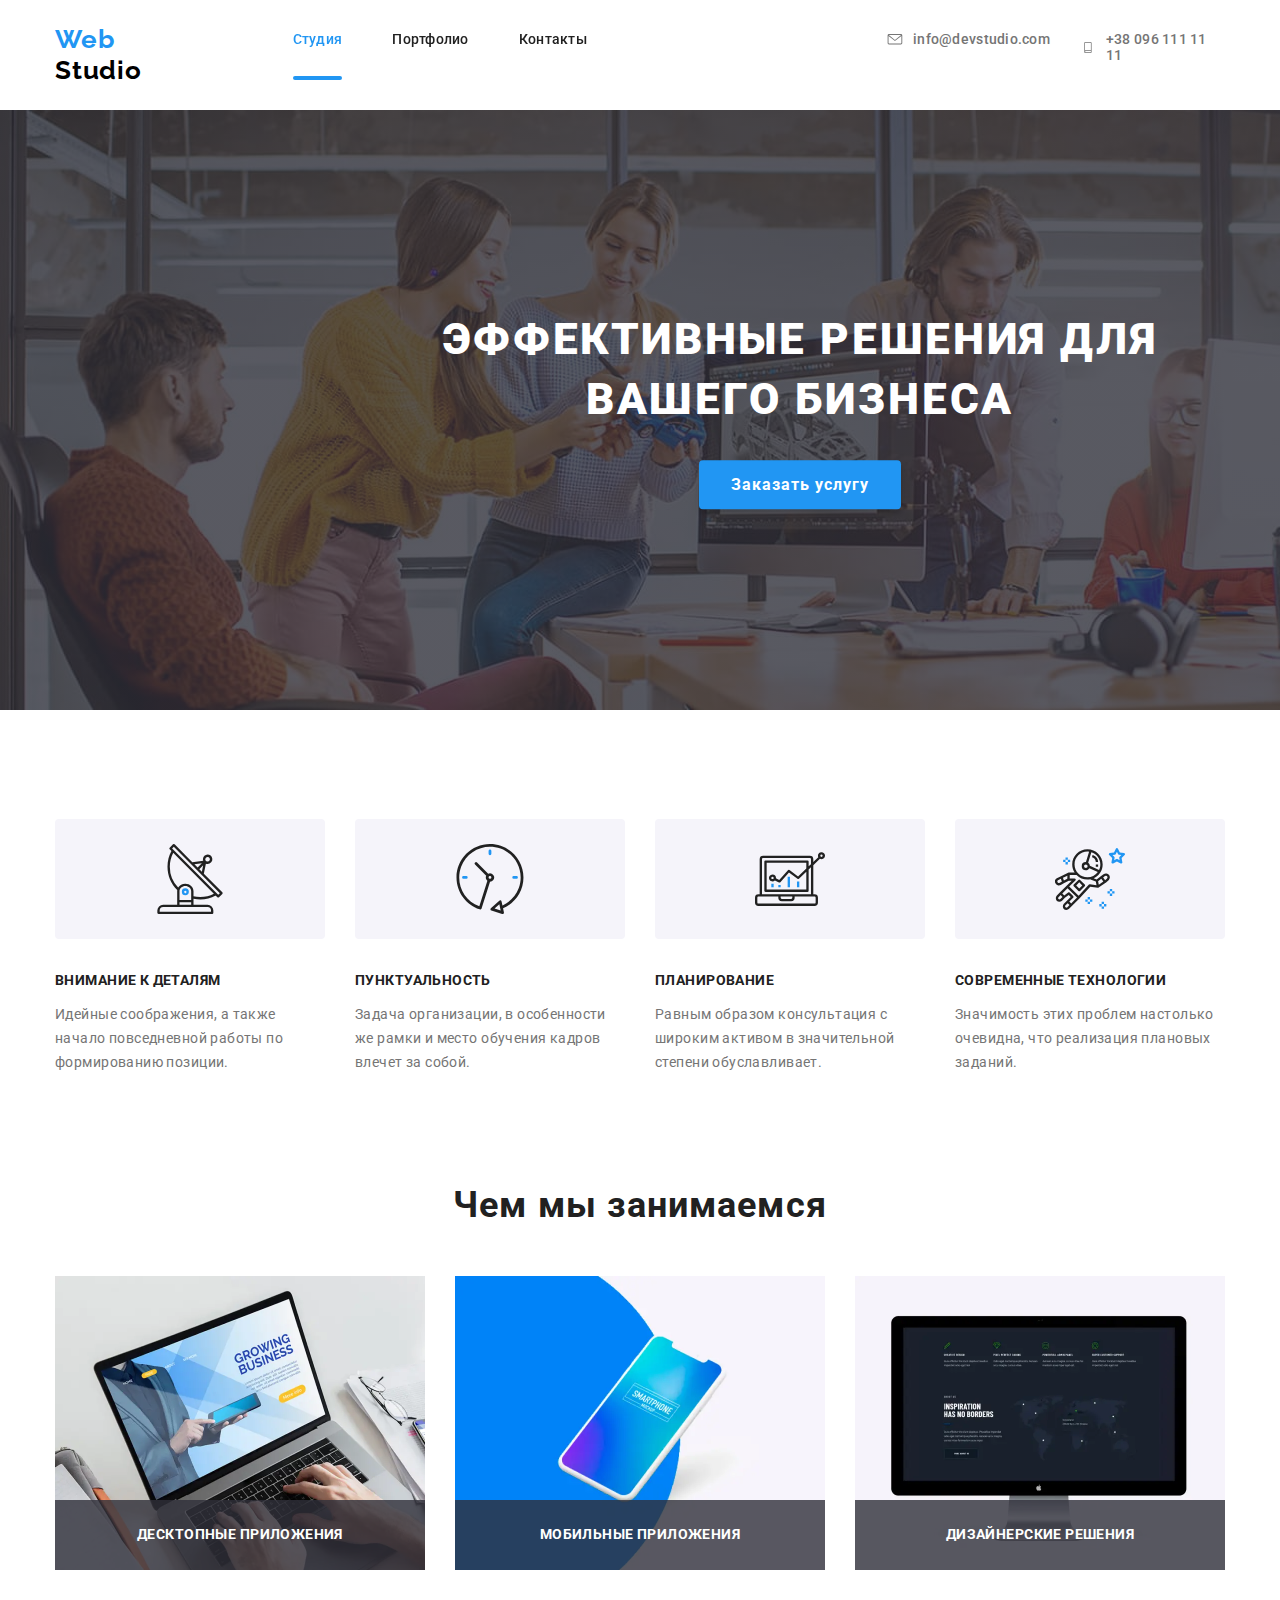
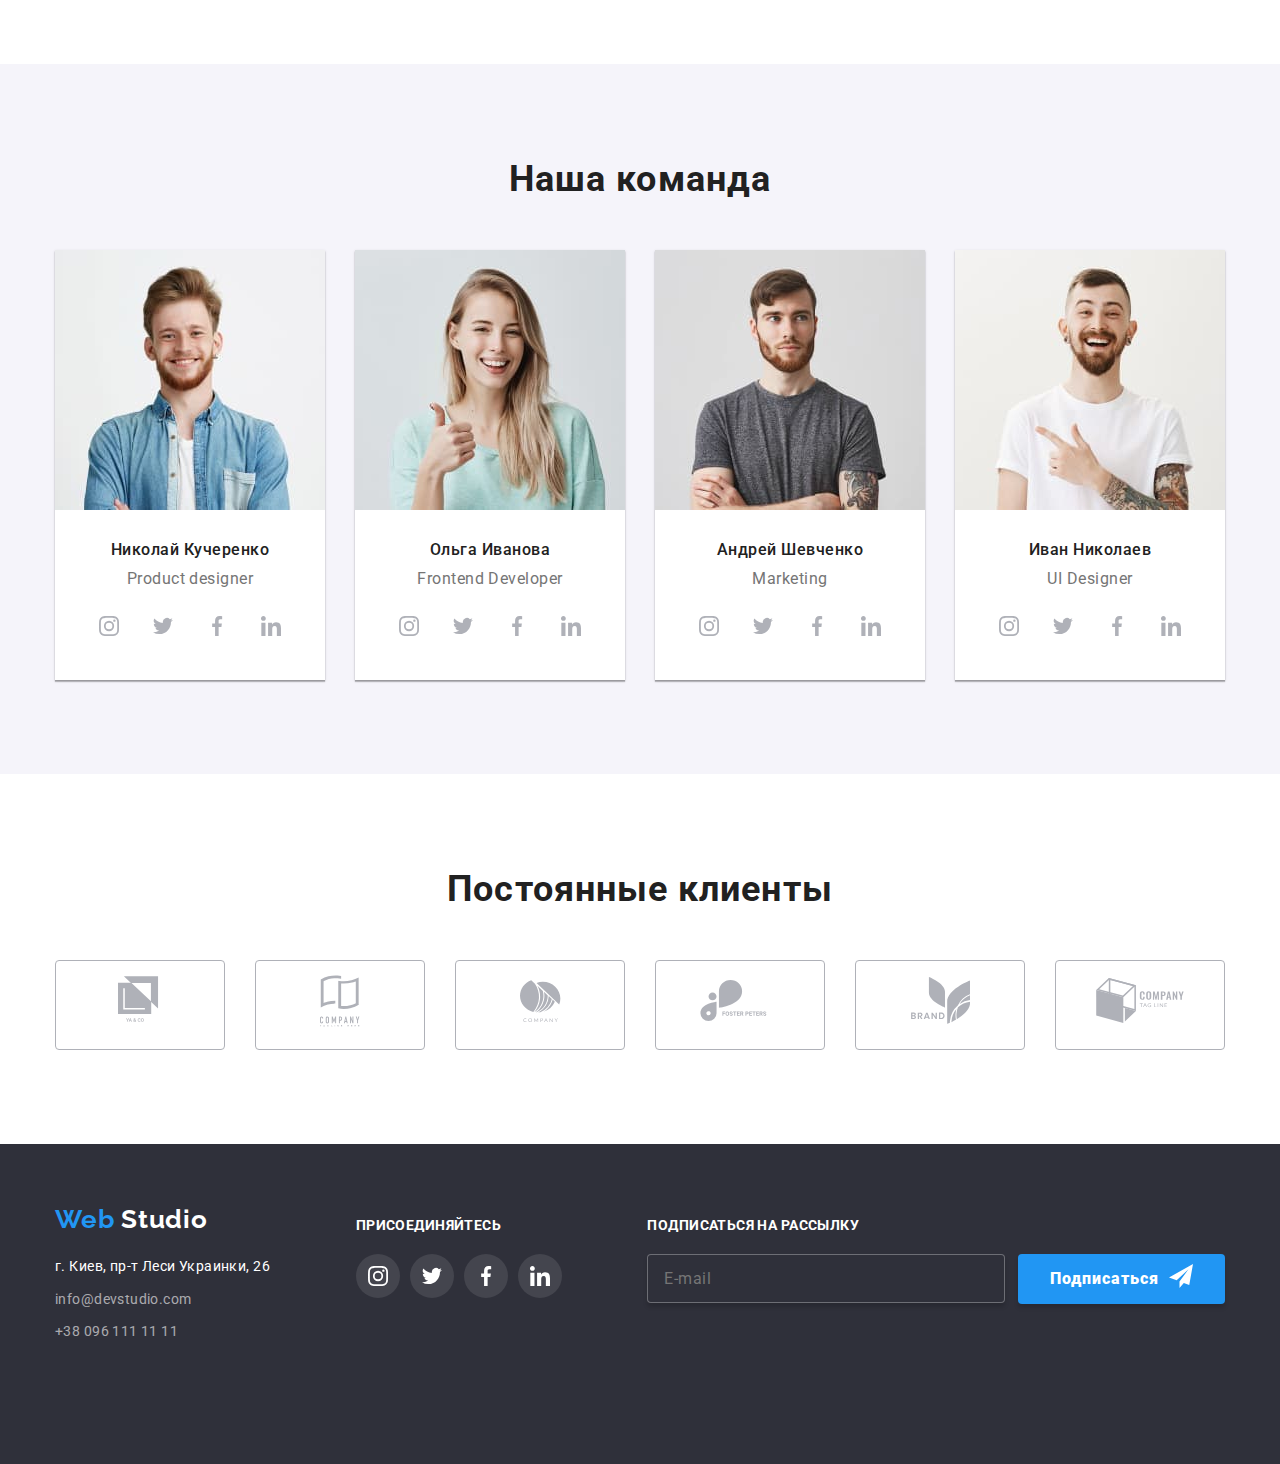
==== commit 3fba8bd3: "adds specialization images adaptive" ====
--- a/index.html
+++ b/index.html
@@ -178,19 +178,61 @@
         <ul class="spec__list">
           <li class="spec__item">
             <div class="spec__overlay">
-              <img src="./images/desctop.jpg" alt="Ноутбук" width="370">
+              <picture>
+                <source 
+                srcset="
+                ./images/desctop.webp 370w,
+                ./images/desctop@2x.webp 740w
+                "
+                type="image/webp"
+                />
+
+                <img 
+                srcset="./images/desctop@2x.jpg 740w"
+                src="./images/desctop.jpg" alt="Ноутбук"
+                width="370px"
+                />
+              </picture>
             <h3 class="spec__title">Десктопные приложения</h3>
             </div>
           </li>
           <li class="spec__item">
             <div class="spec__overlay">
-              <img src="./images/smartphone.jpg" alt="Смартфон" width="370">
+              <picture>
+                <source 
+                srcset="
+                ./images/smartphone.webp 370w,
+                ./images/smartphone@2x.webp 740w
+                "
+                type="image/webp"
+                />
+
+                <img 
+                srcset="./images/smartphone@2x.jpg 740w"
+                src="./images/smartphone.jpg" alt="Смартфон"
+                width="370px"
+                />
+              </picture>
             <h3 class="spec__title">Мобильные приложения</h3>
             </div>
           </li>
           <li class="spec__item">
             <div class="spec__overlay">
-              <img src="./images/comp.jpg" alt="Дизайн" width="370">
+              <picture>
+                <source
+                srcset="
+                ./images/comp-web.webp 370w,
+                ./images/comp@2x.webp 740w
+                "
+                type="image/webp"
+                />
+
+                <img 
+                srcset=".images/comp@2x.jpg 740w"
+                src=".images/comp.jpg" alt="Дизайн" 
+                width="370px"
+                />
+              </picture>
             <h3 class="spec__title">Дизайнерские решения</h3>
             </div>
           </li>
--- a/css/main.min.css
+++ b/css/main.min.css
@@ -2,5 +2,5 @@
  Consolas,  'Liberation Mono',  Menlo,- monospace;font-size:1em}small{font-size:80%}sub,sup{font-size:75%;line-height:0;position:relative;vertical-align:baseline}sub{bottom:-0.25em}sup{top:-0.5em}button,input,optgroup,select,textarea{font-family:inherit;font-size:100%;line-height:1.15;margin:0}button,select{text-transform:none}button,[type='button'],[type='reset'],[type='submit']{-webkit-appearance:button}button::-moz-focus-inner,[type='button']::-moz-focus-inner,[type='reset']::-moz-focus-inner,[type='submit']::-moz-focus-inner{border-style:none;padding:0}button:-moz-focusring,[type='button']:-moz-focusring,[type='reset']:-moz-focusring,[type='submit']:-moz-focusring{outline:1px dotted ButtonText}fieldset{padding:0.35em 0.75em 0.625em}legend{padding:0}progress{vertical-align:baseline}[type='number']::-webkit-inner-spin-button,[type='number']::-webkit-outer-spin-button{height:auto}[type='search']{-webkit-appearance:textfield;outline-offset:-2px}[type='search']::-webkit-search-decoration{-webkit-appearance:none}::-webkit-file-upload-button{-webkit-appearance:button;font:inherit}summary{display:list-item}html{-webkit-box-sizing:border-box;box-sizing:border-box}*,*::before,*::after{-webkit-box-sizing:inherit;box-sizing:inherit}body{color:#757575;font-family:Roboto,sans-serif;font-weight:400;font-size:14px;line-height:1.71;margin:0}body.modal-open{overflow:hidden}img{display:block;max-width:100%;height:auto}h1,h2,h3{margin-top:0}.main{background-color:#fff}.mobile-menu .site-nav,.mobile-menu .site-auth,.advantages__list,.spec__list,.team__list,.icons__list,.customers__list,.footer__icons-list,.filters__list-cover,.examples{list-style:none;padding:0;margin:0}.header__logo,.site-nav__link,.footer__contact,.filters__button{text-decoration:none;cursor:pointer}.advantages__header,.filters__header,.examples-section__header{position:absolute;clip:rect(0 0 0 0);width:1px;height:1px;margin:-1px}.header--fixed,.advantages__container,.specialization__container,.team__container,.customers__container,.footer-flex,.filters__list-cover,.examples__container{padding-left:15px;padding-right:15px;margin-left:auto;margin-right:auto}@media screen and (max-width: 767px){.header--fixed,.advantages__container,.specialization__container,.team__container,.customers__container,.footer-flex,.filters__list-cover,.examples__container{width:480px}}@media screen and (min-width: 768px){.header--fixed,.advantages__container,.specialization__container,.team__container,.customers__container,.footer-flex,.filters__list-cover,.examples__container{width:768px}}@media screen and (min-width: 1200px){.header--fixed,.advantages__container,.specialization__container,.team__container,.customers__container,.footer-flex,.filters__list-cover,.examples__container{width:1200px}}.modal__open-button,.form__send-button,.subscribe__button{display:inline-block;border-radius:4px;padding:10px 32px;min-width:200px;text-align:center;font-weight:700;font-size:16px;line-height:1.87;letter-spacing:0.06em;color:#fff;background-color:#2196F3;-webkit-box-shadow:0px 4px 4px rgba(0,0,0,0.15);box-shadow:0px 4px 4px rgba(0,0,0,0.15);border:none}.filters__button{display:inline-block;border-radius:4px;padding:6px 22px;text-align:center;font-weight:500;font-size:16px;line-height:1.62;letter-spacing:0.03em;color:#212121;background-color:#F5F4FA;-webkit-transition:color 250ms cubic-bezier(0.4, 0, 0.2, 1),background-color 250ms cubic-bezier(0.4, 0, 0.2, 1),-webkit-box-shadow 250ms cubic-bezier(0.4, 0, 0.2, 1);transition:color 250ms cubic-bezier(0.4, 0, 0.2, 1),background-color 250ms cubic-bezier(0.4, 0, 0.2, 1),-webkit-box-shadow 250ms cubic-bezier(0.4, 0, 0.2, 1);transition:color 250ms cubic-bezier(0.4, 0, 0.2, 1),background-color 250ms cubic-bezier(0.4, 0, 0.2, 1),box-shadow 250ms cubic-bezier(0.4, 0, 0.2, 1);transition:color 250ms cubic-bezier(0.4, 0, 0.2, 1),background-color 250ms cubic-bezier(0.4, 0, 0.2, 1),box-shadow 250ms cubic-bezier(0.4, 0, 0.2, 1),-webkit-box-shadow 250ms cubic-bezier(0.4, 0, 0.2, 1)}.filters__button:hover,.filters__button:focus{color:#fff;background-color:#2196F3;-webkit-box-shadow:0px 2px 2px rgba(0,0,0,0.12),0px 1px 2px rgba(0,0,0,0.08),0px 3px 1px rgba(0,0,0,0.1);box-shadow:0px 2px 2px rgba(0,0,0,0.12),0px 1px 2px rgba(0,0,0,0.08),0px 3px 1px rgba(0,0,0,0.1)}.specialization__main-title,.team__main-title,.customers__main-title{font-weight:700;line-height:1.17;text-align:center;letter-spacing:0.03em;color:#212121}@media screen and (max-width: 1199px){.specialization__main-title,.team__main-title,.customers__main-title{margin-bottom:30px;font-size:28px}}@media screen and (min-width: 1200px){.specialization__main-title,.team__main-title,.customers__main-title{margin-bottom:50px;font-size:36px}}@media screen and (max-width: 1199px){.advantages,.team,.customers{padding-top:60px;padding-bottom:60px}}@media screen and (min-width: 1200px){.advantages,.team,.customers{padding-top:94px;padding-bottom:94px}}.header--fixed{position:relative;display:-webkit-box;display:-ms-flexbox;display:flex;-webkit-box-align:center;-ms-flex-align:center;align-items:center}.header__logo{display:block;font-family:Raleway;font-style:normal;font-weight:700;letter-spacing:0.03em;color:#000}@media screen and (max-width: 767px){.header__logo{padding-top:16px;padding-bottom:16px}}@media screen and (min-width: 768px){.header__logo{padding-top:26px;padding-bottom:25px}}@media screen and (max-width: 1199px){.header__logo{font-size:23px;line-height:1.16}}@media screen and (min-width: 1200px){.header__logo{padding-top:24px;padding-bottom:24px;font-size:26px;line-height:1.19}}.header__logo .web{color:#2196F3}.header__border{border-bottom:1px solid #ECECEC}.main-nav{display:-webkit-box;display:-ms-flexbox;display:flex}@media screen and (max-width: 767px){.mobile-menu .site-nav{display:-webkit-box;display:-ms-flexbox;display:flex;-webkit-box-orient:vertical;-webkit-box-direction:normal;-ms-flex-direction:column;flex-direction:column;-webkit-box-align:center;-ms-flex-align:center;align-items:center;padding-bottom:60px;margin-right:auto;margin-left:auto}}@media screen and (min-width: 768px){.mobile-menu .site-nav{display:-webkit-box;display:-ms-flexbox;display:flex;margin-left:81px;margin-right:84px;z-index:9}.mobile-menu .site-nav .site-nav__item+.site-nav__item{margin-left:50px}}@media screen and (min-width: 1200px){.mobile-menu .site-nav{margin-left:85px;margin-right:300px}}@media screen and (max-width: 767px){.mobile-menu .site-nav__item:not(:last-child){margin-bottom:40px}}.site-nav__link{display:block;font-weight:500;line-height:1.14;letter-spacing:0.02em;color:#212121;-webkit-transition:color 250ms cubic-bezier(0.4, 0, 0.2, 1);transition:color 250ms cubic-bezier(0.4, 0, 0.2, 1)}.site-nav__link:hover,.site-nav__link:focus{color:#2196F3}@media screen and (max-width: 767px){.site-nav__link{font-size:18px;line-height:1.16}}@media screen and (min-width: 768px){.site-nav__link{padding-top:32px;padding-bottom:32px;font-size:14px;line-height:1.14}}.site-nav__link--current{position:relative;color:#2196F3}.site-nav__link--current::after{position:absolute;content:'';bottom:0;right:0;display:block;width:100%;height:4px;background:#2196F3;border-radius:2px;-webkit-transform:scaleX(1);transform:scaleX(1);-webkit-transform-origin:bottom left;transform-origin:bottom left;-webkit-transition:-webkit-transform 250ms cubic-bezier(0.4, 0, 0.2, 1);transition:-webkit-transform 250ms cubic-bezier(0.4, 0, 0.2, 1);transition:transform 250ms cubic-bezier(0.4, 0, 0.2, 1);transition:transform 250ms cubic-bezier(0.4, 0, 0.2, 1), -webkit-transform 250ms cubic-bezier(0.4, 0, 0.2, 1)}.site-nav__link--current:hover::after{-webkit-transform:scaleX(0);transform:scaleX(0)}@media screen and (max-width: 767px){.site-nav__link--current{padding-bottom:10px}}.mobile-menu .site-auth{margin-left:auto}@media screen and (max-width: 767px){.mobile-menu .site-auth{display:-webkit-box;display:-ms-flexbox;display:flex;-webkit-box-orient:vertical;-webkit-box-direction:normal;-ms-flex-direction:column;flex-direction:column;-webkit-box-align:center;-ms-flex-align:center;align-items:center}}@media screen and (min-width: 768px){.mobile-menu .site-auth{display:inline-block}}@media screen and (min-width: 1200px){.mobile-menu .site-auth{display:-webkit-box;display:-ms-flexbox;display:flex}}@media screen and (min-width: 1200px){.site-auth__item+.site-auth__item{margin-left:30px}}@media screen and (max-width: 767px){.mobile-menu .site-auth__item:not(:last-child){margin-bottom:16px}}@media screen and (min-width: 768px){.site-auth__button{display:block}}@media screen and (min-width: 1200px){.site-auth__button{display:inline-block;padding-top:32px;padding-bottom:32px}}@media screen and (min-width: 768px) and (max-width: 1199px){.site-auth__button-mail{padding-top:21px;margin-bottom:10px}}@media screen and (min-width: 768px) and (max-width: 1199px){.site-auth__button-tel{padding-bottom:17px}}.site-auth__link{display:-webkit-box;display:-ms-flexbox;display:flex;-webkit-box-align:center;-ms-flex-align:center;align-items:center;text-decoration:none;font-weight:500;letter-spacing:0.02em;text-decoration:none;cursor:pointer;color:#757575;-webkit-transition:color 250ms cubic-bezier(0.4, 0, 0.2, 1);transition:color 250ms cubic-bezier(0.4, 0, 0.2, 1)}@media screen and (max-width: 767px){.site-auth__link{font-size:18px;line-height:1.16}}@media screen and (min-width: 768px){.site-auth__link{font-size:12px;line-height:1.16}}@media screen and (min-width: 1200px){.site-auth__link{font-size:14px;line-height:1.14}}.site-auth__icon{width:16px;height:11px;margin-right:10px;fill:#757575;-webkit-transition:fill 250ms cubic-bezier(0.4, 0, 0.2, 1);transition:fill 250ms cubic-bezier(0.4, 0, 0.2, 1)}.site-auth__button:hover a,.site-auth__button:focus a{color:#2196F3}.site-auth__button:hover svg,.site-auth__button:focus svg{fill:#2196F3}.mobile__button{display:inline-block;margin:0;padding:0;border:none;background-color:transparent;margin-left:267px}@media screen and (min-width: 768px){.mobile__button{display:none}}.mobile__button-icon{width:40px;height:40px;fill:#212121}.mobile__button-icon:hover,.mobile__button-icon:focus{fill:#2196F3}@media screen and (min-width: 768px){.mobile__button-icon{display:none}}.mobile__button-icon--cross{display:none}.mobile__button.is-open .mobile__button-icon--cross{display:block}.mobile__button.is-open .mobile__button-icon--menu{display:none}@media screen and (max-width: 767px){.mobile-menu{display:none;position:absolute;top:100%;left:0;width:100%;z-index:6;padding-top:60px;padding-bottom:60px;background-color:#fff}.mobile-menu.is-open{display:block}}@media screen and (min-width: 768px){.mobile-menu{display:-webkit-box;display:-ms-flexbox;display:flex}}.hero{text-align:center}.hero__overlay{position:relative;max-width:1600px;margin-left:auto;margin-right:auto;background-image:-webkit-gradient(linear, left top, right top, from(rgba(47,48,58,0.8)), to(rgba(47,48,58,0.8))),url("../images/Header.jpg");background-image:linear-gradient(to right, rgba(47,48,58,0.8), rgba(47,48,58,0.8)),url("../images/Header.jpg");background-repeat:no-repeat;background-position:center;background-size:cover;background-color:#2F303A}@media screen and (max-width: 767px){.hero__overlay{width:480px;height:400px}}@media screen and (min-width: 768px){.hero__overlay{width:768px;height:400px}}@media screen and (min-width: 1200px){.hero__overlay{width:100%;height:600px}}.hero__text{position:absolute;top:50%;left:50%;-webkit-transform:translate(-50%, -50%);transform:translate(-50%, -50%)}.hero__title{margin-top:o;margin-bottom:30px;font-weight:900;letter-spacing:0.06em;text-transform:uppercase;color:#fff}@media screen and (max-width: 767px){.hero__title{width:360px;height:84px}}@media screen and (max-width: 1199px){.hero__title{font-size:26px;line-height:1.62}}@media screen and (min-width: 1200px){.hero__title{font-size:44px;line-height:1.36}}.backdrop{position:fixed;top:0;left:0;width:100%;height:100%;background-color:rgba(0,0,0,0.2);opacity:1;-webkit-transition:opacity 250ms cubic-bezier(0.4, 0, 0.2, 1);transition:opacity 250ms cubic-bezier(0.4, 0, 0.2, 1);z-index:4;padding-top:93px;padding-bottom:94px;padding-left:15px;padding-right:15px;overflow-y:scroll}.backdrop.is-hidden{opacity:0;pointer-events:none}.backdrop.is-hidden .modal{-webkit-transform:translate(-50%, -50%) scale(0.9);transform:translate(-50%, -50%) scale(0.9);opacity:0}.modal{position:absolute;top:50%;left:50%;background-color:#fff;-webkit-box-shadow:0px 2px 1px rgba(0,0,0,0.2),0px 1px 1px rgba(0,0,0,0.14),0px 1px 3px rgba(0,0,0,0.12);box-shadow:0px 2px 1px rgba(0,0,0,0.2),0px 1px 1px rgba(0,0,0,0.14),0px 1px 3px rgba(0,0,0,0.12);border-radius:4px;-webkit-transform:translate(-50%, -50%) scale(1);transform:translate(-50%, -50%) scale(1);opacity:1;z-index:5;-webkit-transition:opacity 250ms cubic-bezier(0.4, 0, 0.2, 1),-webkit-transform 250ms cubic-bezier(0.4, 0, 0.2, 1);transition:opacity 250ms cubic-bezier(0.4, 0, 0.2, 1),-webkit-transform 250ms cubic-bezier(0.4, 0, 0.2, 1);transition:transform 250ms cubic-bezier(0.4, 0, 0.2, 1),opacity 250ms cubic-bezier(0.4, 0, 0.2, 1);transition:transform 250ms cubic-bezier(0.4, 0, 0.2, 1),opacity 250ms cubic-bezier(0.4, 0, 0.2, 1),-webkit-transform 250ms cubic-bezier(0.4, 0, 0.2, 1)}@media screen and (max-width: 767px){.modal{top:10%;-webkit-transform:translateX(-50%) scale(1);transform:translateX(-50%) scale(1)}}@media screen and (max-width: 1199px){.modal{width:450px;min-height:609px}}@media screen and (min-width: 1200px){.modal{width:528px;min-height:581px}}.modal-closing{position:absolute;top:8px;right:8px;display:-webkit-box;display:-ms-flexbox;display:flex;margin:0;padding:0;width:30px;height:30px;border-radius:50%;border:none;background-color:white;border:1px solid rgba(0,0,0,0.1)}.modal__close-button{position:absolute;margin-right:6px;margin-left:5px;margin-top:6px;margin-bottom:6px;display:block;width:18px;height:18px;fill:#000;-webkit-transition:fill 250ms cubic-bezier(0.4, 0, 0.2, 1);transition:fill 250ms cubic-bezier(0.4, 0, 0.2, 1)}.modal-closing:hover>.modal__close-button,.modal-closing:focus>.modal__close-button{fill:#2196F3}.form{padding:40px}.form__header{margin:0;padding-bottom:30px;font-style:normal;font-weight:700;font-size:20px;line-height:1.15;text-align:center;letter-spacing:0.03em;color:#212121}.form__field{position:relative;display:block;margin-bottom:28px}.form__input{width:100%;padding:12px 16px;padding-left:42px;display:block;border:1px solid rgba(33,33,33,0.2);border-radius:4px}.form__label{position:absolute;top:0;left:42px;-webkit-transform:translateY(50%);transform:translateY(50%);-webkit-transition:color 250ms cubic-bezier(0.4, 0, 0.2, 1),-webkit-transform 250ms cubic-bezier(0.4, 0, 0.2, 1);transition:color 250ms cubic-bezier(0.4, 0, 0.2, 1),-webkit-transform 250ms cubic-bezier(0.4, 0, 0.2, 1);transition:transform 250ms cubic-bezier(0.4, 0, 0.2, 1),color 250ms cubic-bezier(0.4, 0, 0.2, 1);transition:transform 250ms cubic-bezier(0.4, 0, 0.2, 1),color 250ms cubic-bezier(0.4, 0, 0.2, 1),-webkit-transform 250ms cubic-bezier(0.4, 0, 0.2, 1)}.form__field:focus-within>.form__label,.form__input:not(:placeholder-shown)+.form__label{-webkit-transform:translate(-27px, -20px);transform:translate(-27px, -20px);color:#2196F3}textarea{height:120px;margin:0}.textarea__label{position:absolute;top:0;left:16px;-webkit-transform:translateY(50%);transform:translateY(50%);-webkit-transition:color 250ms cubic-bezier(0.4, 0, 0.2, 1),-webkit-transform 250ms cubic-bezier(0.4, 0, 0.2, 1);transition:color 250ms cubic-bezier(0.4, 0, 0.2, 1),-webkit-transform 250ms cubic-bezier(0.4, 0, 0.2, 1);transition:transform 250ms cubic-bezier(0.4, 0, 0.2, 1),color 250ms cubic-bezier(0.4, 0, 0.2, 1);transition:transform 250ms cubic-bezier(0.4, 0, 0.2, 1),color 250ms cubic-bezier(0.4, 0, 0.2, 1),-webkit-transform 250ms cubic-bezier(0.4, 0, 0.2, 1)}.form__field:focus-within>.textarea__label,.form__input:not(:placeholder-shown)+.textarea__label{-webkit-transform:translate(2px, -20px);transform:translate(2px, -20px);color:#2196F3}.form__icon{position:absolute;top:13px;left:16px;width:18px;height:18px;display:inline-block;background-size:cover;-webkit-transition:fill 250ms cubic-bezier(0.4, 0, 0.2, 1);transition:fill 250ms cubic-bezier(0.4, 0, 0.2, 1)}.form__field:focus-within>.form__icon{fill:#2196F3}.policy{display:-webkit-box;display:-ms-flexbox;display:flex;margin-top:20px;margin-bottom:30px;-webkit-box-align:center;-ms-flex-align:center;align-items:center}@media screen and (min-width: 1200px){.policy{padding-left:13px}}.policy input[type='checkbox']{margin-right:8px}.policy__text{letter-spacing:0.03em;color:#757575}@media screen and (max-width: 1199px){.policy__text{font-size:12px;line-height:1.16}}@media screen and (min-width: 1200px){.policy__text{font-size:14px;line-height:1.71}}.policy a{color:#2196F3}.checkbox{position:absolute;width:1px;height:1px;margin:-1px;border:0;padding:0;clip:rect(0 0 0 0);overflow:hidden}.check-icon{display:inline-block;width:16px;height:15px;margin-right:8px;border:2px solid #212121;border-radius:4px}.checkbox:checked+.check-icon{background-image:url("../images/icon-check-blue.svg");background-size:cover;background-origin:border-box;border:2px solid transparent}.form__send-button{display:block;margin-left:auto;margin-right:auto}.advantages{background-color:#fff}@media screen and (max-width: 1199px){.advantages{padding-top:60px;padding-bottom:60px}}@media screen and (min-width: 1200px){.advantages{padding-top:94px;padding-bottom:94px}}.advantages__list{position:relative}@media screen and (min-width: 768px){.advantages__list{display:-webkit-box;display:-ms-flexbox;display:flex;-ms-flex-wrap:wrap;flex-wrap:wrap;margin:-15px}}@media screen and (min-width: 1200px){.advantages__list{padding-bottom:0;margin-bottom:0;margin-top:0}}.advantages__title{margin-top:30px;margin-bottom:10px;font-weight:700;font-size:14px;line-height:1.14x;letter-spacing:0.03em;text-transform:uppercase;color:#212121}@media screen and (max-width: 767px){.advantages__title{text-align:center}}@media screen and (min-width: 1200px){.advantages__title{width:270px;display:block}}.advantages__text{margin-top:0;margin-bottom:0;letter-spacing:0.03em}@media screen and (min-width: 1200px){.advantages__text{width:270px;display:block}}@media screen and (min-width: 768px){.advantages__item{width:calc((100% - 60px) / 2);margin:15px}}@media screen and (min-width: 1200px){.advantages__item{width:270px}}@media screen and (max-width: 767px){.advantages__item:not(:last-child){margin-bottom:30px}}.advantages__icon{width:70px;height:70px}.advantages__icon-bcg{display:-webkit-box;display:-ms-flexbox;display:flex;height:120px;margin:0;-webkit-box-pack:center;-ms-flex-pack:center;justify-content:center;-webkit-box-align:center;-ms-flex-align:center;align-items:center;background-color:#F5F4FA;border-radius:4px}@media screen and (max-width: 767px){.advantages__icon-bcg{width:450px}}@media screen and (min-width: 768px){.advantages__icon-bcg{width:354px}}@media screen and (min-width: 1200px){.advantages__icon-bcg{width:270px}}.specialization{padding-bottom:94px;background-color:#fff}@media screen and (max-width: 1199px){.specialization{display:none}}.spec__list{display:-webkit-box;display:-ms-flexbox;display:flex;-ms-flex-wrap:wrap;flex-wrap:wrap}.spec__item{width:calc((100% - 60px) / 3)}.spec__item+.spec__item{margin-left:30px}.spec__overlay{position:relative}.spec__title{position:absolute;bottom:0;right:0;display:block;padding:27px;margin:0;width:100%;height:70px;font-weight:700;font-size:14px;line-height:1.14;letter-spacing:0.03em;text-align:center;text-transform:uppercase;color:#fff;background-color:rgba(47,48,58,0.8)}.team{background-color:#F5F4FA}@media screen and (max-width: 767px){.team{width:480px}}.team__list{display:-webkit-box;display:-ms-flexbox;display:flex;-ms-flex-wrap:wrap;flex-wrap:wrap;margin:-15px}.team__item{margin:15px;text-align:center;-webkit-box-shadow:0px 2px 1px rgba(0,0,0,0.2),0px 1px 1px rgba(0,0,0,0.14),0px 1px 3px rgba(0,0,0,0.12);box-shadow:0px 2px 1px rgba(0,0,0,0.2),0px 1px 1px rgba(0,0,0,0.14),0px 1px 3px rgba(0,0,0,0.12);background:#fff}@media screen and (max-width: 767px){.team__item{width:450px}.team__item img{width:450px}}@media screen and (min-width: 768px){.team__item{width:calc((100% - 60px) / 2)}.team__item img{width:354px}}@media screen and (min-width: 1199px){.team__item{width:270px}}.team__names{padding-top:30px;margin-bottom:10px;font-weight:500;font-size:16px;line-height:1.19;letter-spacing:0.03em;color:#212121}.team__jobs{margin-top:0;margin-bottom:16px;font-size:16px;line-height:1.19;letter-spacing:0.03em}.icons__list{display:-webkit-box;display:-ms-flexbox;display:flex;-webkit-box-pack:center;-ms-flex-pack:center;justify-content:center;padding-bottom:24px}.icons__list>li+li{margin-left:10px}.team__icon{width:44px;height:44px;fill:#AFB1B8;border-radius:50%;background-color:#fff;-webkit-transition:fill 250ms cubic-bezier(0.4, 0, 0.2, 1),background-color 250ms cubic-bezier(0.4, 0, 0.2, 1);transition:fill 250ms cubic-bezier(0.4, 0, 0.2, 1),background-color 250ms cubic-bezier(0.4, 0, 0.2, 1)}.team__icon:hover,.team__icon:focus{fill:#fff;background-color:#2196F3}.customers{background-color:#fff}.customers__list{display:-webkit-box;display:-ms-flexbox;display:flex;-ms-flex-wrap:wrap;flex-wrap:wrap;-webkit-box-pack:center;-ms-flex-pack:center;justify-content:center;margin:-15px}.customers__item{display:-webkit-box;display:-ms-flexbox;display:flex;height:90px;margin:15px}@media screen and (max-width: 767px){.customers__item{width:calc((100% - 60px) / 2)}}@media screen and (min-width: 768px){.customers__item{width:calc((100% - 90px) / 3)}}@media screen and (min-width: 1200px){.customers__item{display:-webkit-inline-box;display:-ms-inline-flexbox;display:inline-flex;width:170px}}.customers__link{display:-webkit-box;display:-ms-flexbox;display:flex;-webkit-box-pack:center;-ms-flex-pack:center;justify-content:center;-webkit-box-align:center;-ms-flex-align:center;align-items:center;border:1px solid #AFB1B8;border-radius:4px;cursor:pointer;-webkit-transition:border-color 250ms cubic-bezier(0.4, 0, 0.2, 1);transition:border-color 250ms cubic-bezier(0.4, 0, 0.2, 1)}@media screen and (max-width: 767px){.customers__link{width:210px}}@media screen and (min-width: 768px){.customers__link{width:226px}}@media screen and (min-width: 1200px){.customers__link{width:170px}}.customers__link:hover,.customers__link:focus{border-color:#2196F3}.customers__icon{display:-webkit-inline-box;display:-ms-inline-flexbox;display:inline-flex;fill:#AFB1B8;-webkit-transition:fill 250ms cubic-bezier(0.4, 0, 0.2, 1);transition:fill 250ms cubic-bezier(0.4, 0, 0.2, 1)}.customers__link:hover .customers__icon{fill:#2196F3}.footer{padding-top:60px;padding-bottom:60px;background-color:#2F303A}@media screen and (max-width: 767px){.footer{width:480px}}@media screen and (min-width: 768px){.footer-flex{display:-webkit-box;display:-ms-flexbox;display:flex;-ms-flex-pack:distribute;justify-content:space-around;-ms-flex-wrap:wrap;flex-wrap:wrap}}@media screen and (min-width: 1200px){.footer-flex{-webkit-box-pack:justify;-ms-flex-pack:justify;justify-content:space-between}}.footer__logo{display:block;margin-top:0;margin-bottom:20px;font-family:Raleway;font-weight:700;font-style:normal;font-size:24px;line-height:1.17;letter-spacing:0.03em;color:#fff}@media screen and (max-width: 1199px){.footer__logo{text-align:center}}@media screen and (min-width: 1200px){.footer__logo{font-size:26px;line-height:1.18}}.footer__logo .web{color:#2196F3}.address{margin-bottom:60px}.address__name{margin-top:0;margin-bottom:0;font-style:normal;letter-spacing:0.03em;color:#fff}@media screen and (max-width: 767px){.address__name{text-align:center}}.footer__contact{display:block;margin-top:9px;font-style:normal;letter-spacing:0.03em;color:rgba(255,255,255,0.6)}@media screen and (max-width: 1199px){.footer__contact{text-align:center}}.connect__text{margin-bottom:20px;font-weight:700;line-height:1.14;letter-spacing:0.03em;text-transform:uppercase;color:#fff}@media screen and (max-width: 1199px){.connect__text{text-align:center}}.footer__icons-list{display:-webkit-box;display:-ms-flexbox;display:flex;-webkit-box-pack:center;-ms-flex-pack:center;justify-content:center;margin-bottom:60px}.footer__icons-list>li+li{margin-left:10px}.footer__social-icon{width:44px;height:44px;fill:#fff;border-radius:50%;background-color:rgba(255,255,255,0.1);-webkit-transition:fill 250ms cubic-bezier(0.4, 0, 0.2, 1),background-color 250ms cubic-bezier(0.4, 0, 0.2, 1);transition:fill 250ms cubic-bezier(0.4, 0, 0.2, 1),background-color 250ms cubic-bezier(0.4, 0, 0.2, 1)}.footer__social-icon:hover,.footer__social-icon:focus{fill:#fff;background-color:#2196F3}.subscribe__email{height:49px;padding:15px 16px;font-size:16px;line-height:1.87;letter-spacing:0.03em;color:rgba(255,255,255,0.6);border:1px solid rgba(255,255,255,0.3);-webkit-box-shadow:0px 4px 4px rgba(0,0,0,0.15);box-shadow:0px 4px 4px rgba(0,0,0,0.15);border-radius:4px;background-color:#2F303A}@media screen and (max-width: 1199px){.subscribe__email{width:450px;margin-bottom:20px}}@media screen and (min-width: 1200px){.subscribe__email{width:358px;margin-right:10px}}.subscribe__button{position:relative;overflow:hidden}.subscribe__button:hover,.subscribe__button:focus{background-color:palevioletred}@media screen and (max-width: 1199px){.subscribe__button{display:block;margin-left:auto;margin-right:auto}}.btn-text{display:-webkit-inline-box;display:-ms-inline-flexbox;display:inline-flex;font-weight:900;font-family:Roboto;-ms-flex-line-pack:baseline;align-content:baseline;cursor:pointer;overflow:hidden;-webkit-transition:background-color 250ms cubic-bezier(0.4, 0, 0.2, 1);transition:background-color 250ms cubic-bezier(0.4, 0, 0.2, 1)}.btn-text::after{content:'';display:inline-block;margin-left:10px;width:24px;height:24px;-ms-flex-line-pack:center;align-content:center;background-image:url("../images/send.svg");background-size:contain;-webkit-transition:-webkit-transform 250ms cubic-bezier(0.4, 0, 0.2, 1);transition:-webkit-transform 250ms cubic-bezier(0.4, 0, 0.2, 1);transition:transform 250ms cubic-bezier(0.4, 0, 0.2, 1);transition:transform 250ms cubic-bezier(0.4, 0, 0.2, 1), -webkit-transform 250ms cubic-bezier(0.4, 0, 0.2, 1)}.btn-text:hover::after{-webkit-transform:translateY(-35px);transform:translateY(-35px)}.btn-text::before{position:absolute;-webkit-transform:translateY(40px);transform:translateY(40px);right:30px;content:'';display:inline-block;width:24px;height:24px;background-image:url(../images/mail.svg);background-repeat:no-repeat;background-size:contain;fill:#fff;-webkit-transition:-webkit-transform 250ms cubic-bezier(0.4, 0, 0.2, 1);transition:-webkit-transform 250ms cubic-bezier(0.4, 0, 0.2, 1);transition:transform 250ms cubic-bezier(0.4, 0, 0.2, 1);transition:transform 250ms cubic-bezier(0.4, 0, 0.2, 1), -webkit-transform 250ms cubic-bezier(0.4, 0, 0.2, 1)}.btn-text:hover::before{-webkit-transform:translateY(0);transform:translateY(0)}@media screen and (max-width: 767px){.filters{padding-top:60px;padding-bottom:40px}}@media screen and (min-width: 768px){.filters{padding-top:60px;padding-bottom:30px}}@media screen and (min-width: 1200px){.filters{padding-top:93px;padding-bottom:50px}}.filters__list{display:-webkit-box;display:-ms-flexbox;display:flex;-ms-flex-wrap:wrap;flex-wrap:wrap}@media screen and (max-width: 767px){.filters__list{-ms-flex-line-pack:start;align-content:flex-start}}@media screen and (min-width: 768px){.filters__list{-webkit-box-pack:center;-ms-flex-pack:center;justify-content:center}}@media screen and (max-width: 767px){.filters__list-item{margin-right:8px}.filters__list-item:not(:nth-last-child(-n+2)){margin-bottom:15px}}@media screen and (min-width: 768px){.filters__list-item+.filters__list-item{margin-left:8px}}@media screen and (max-width: 1199px){.examples-section{padding-bottom:60px}}@media screen and (min-width: 1200px){.examples-section{padding-bottom:94px}}.examples{display:-webkit-box;display:-ms-flexbox;display:flex;-ms-flex-wrap:wrap;flex-wrap:wrap;margin:-15px}.examples__item{margin:15px}@media screen and (max-width: 767px){.examples__item{width:450px}.examples__item img{width:450px}}@media screen and (min-width: 767px){.examples__item{width:calc((100% - 60px) / 2)}.examples__item img{width:354px}}@media screen and (min-width: 1200px){.examples__item{width:calc((100% - 90px) / 3)}.examples__item img{width:370px}}.examples__item:hover,.examples__item:focus{-webkit-box-shadow:1px 4px 6px rgba(0,0,0,0.16),0px 4px 4px rgba(0,0,0,0.06),0px 1px 1px rgba(0,0,0,0.12);box-shadow:1px 4px 6px rgba(0,0,0,0.16),0px 4px 4px rgba(0,0,0,0.06),0px 1px 1px rgba(0,0,0,0.12)}.examples__overlay{position:relative;overflow:hidden}.examples__overlay::before{content:'';position:absolute;display:block;width:100%;height:100%;background:rgba(33,150,243,0.9);z-index:1;opacity:0;-webkit-transform:translateY(100%);transform:translateY(100%);-webkit-transition:-webkit-transform 250ms cubic-bezier(0.4, 0, 0.2, 1);transition:-webkit-transform 250ms cubic-bezier(0.4, 0, 0.2, 1);transition:transform 250ms cubic-bezier(0.4, 0, 0.2, 1);transition:transform 250ms cubic-bezier(0.4, 0, 0.2, 1), -webkit-transform 250ms cubic-bezier(0.4, 0, 0.2, 1)}.examples__item:hover .examples__overlay::before{opacity:1;-webkit-transform:translateY(0);transform:translateY(0)}.examples__overlay-text{position:absolute;display:block;width:322px;height:168px;margin:0;bottom:63px;left:24px;z-index:2;font-style:normal;font-size:18px;line-height:1.55;letter-spacing:0.03em;color:#fff;opacity:0}.examples__item:hover .examples__overlay-text{opacity:1}.examples__card-content{border-bottom:1px solid #eee;border-left:1px solid #eee;border-right:1px solid #eee;display:block}.examples__headings{padding-top:20px;margin-bottom:4px;padding-left:24px;padding-right:24px;font-weight:700;font-size:18px;line-height:2;letter-spacing:0.06em;text-overflow:ellipsis;overflow:hidden;color:#212121}@media screen and (min-width: 768px) and (max-width: 1199px){.examples__headings{width:350px;white-space:nowrap;text-overflow:ellipsis}}.examples__type{margin-top:0;margin-bottom:0;padding-bottom:20px;padding-left:24px;padding-right:24px;font-style:normal;font-size:16px;line-height:1.87;letter-spacing:0.03em;color:#757575}
+ monospace;font-size:1em}small{font-size:80%}sub,sup{font-size:75%;line-height:0;position:relative;vertical-align:baseline}sub{bottom:-0.25em}sup{top:-0.5em}button,input,optgroup,select,textarea{font-family:inherit;font-size:100%;line-height:1.15;margin:0}button,select{text-transform:none}button,[type='button'],[type='reset'],[type='submit']{-webkit-appearance:button}button::-moz-focus-inner,[type='button']::-moz-focus-inner,[type='reset']::-moz-focus-inner,[type='submit']::-moz-focus-inner{border-style:none;padding:0}button:-moz-focusring,[type='button']:-moz-focusring,[type='reset']:-moz-focusring,[type='submit']:-moz-focusring{outline:1px dotted ButtonText}fieldset{padding:0.35em 0.75em 0.625em}legend{padding:0}progress{vertical-align:baseline}[type='number']::-webkit-inner-spin-button,[type='number']::-webkit-outer-spin-button{height:auto}[type='search']{-webkit-appearance:textfield;outline-offset:-2px}[type='search']::-webkit-search-decoration{-webkit-appearance:none}::-webkit-file-upload-button{-webkit-appearance:button;font:inherit}summary{display:list-item}html{-webkit-box-sizing:border-box;box-sizing:border-box}*,*::before,*::after{-webkit-box-sizing:inherit;box-sizing:inherit}body{color:#757575;font-family:Roboto,sans-serif;font-weight:400;font-size:14px;line-height:1.71;margin:0}body.modal-open{overflow:hidden}img{display:block;max-width:100%;height:auto}h1,h2,h3{margin-top:0}.main{background-color:#fff}.mobile-menu .site-nav,.mobile-menu .site-auth,.advantages__list,.spec__list,.team__list,.icons__list,.customers__list,.footer__icons-list,.filters__list-cover,.examples{list-style:none;padding:0;margin:0}.header__logo,.site-nav__link,.footer__contact,.filters__button{text-decoration:none;cursor:pointer}.advantages__header,.filters__header,.examples-section__header{position:absolute;clip:rect(0 0 0 0);width:1px;height:1px;margin:-1px}.header--fixed,.advantages__container,.specialization__container,.team__container,.customers__container,.footer-flex,.filters__list-cover,.examples__container{padding-left:15px;padding-right:15px;margin-left:auto;margin-right:auto}@media screen and (max-width: 767px){.header--fixed,.advantages__container,.specialization__container,.team__container,.customers__container,.footer-flex,.filters__list-cover,.examples__container{width:480px}}@media screen and (min-width: 768px){.header--fixed,.advantages__container,.specialization__container,.team__container,.customers__container,.footer-flex,.filters__list-cover,.examples__container{width:768px}}@media screen and (min-width: 1200px){.header--fixed,.advantages__container,.specialization__container,.team__container,.customers__container,.footer-flex,.filters__list-cover,.examples__container{width:1200px}}.modal__open-button,.form__send-button,.subscribe__button{display:inline-block;border-radius:4px;padding:10px 32px;min-width:200px;text-align:center;font-weight:700;font-size:16px;line-height:1.87;letter-spacing:0.06em;color:#fff;background-color:#2196F3;-webkit-box-shadow:0px 4px 4px rgba(0,0,0,0.15);box-shadow:0px 4px 4px rgba(0,0,0,0.15);border:none}.filters__button{display:inline-block;border-radius:4px;padding:6px 22px;text-align:center;font-weight:500;font-size:16px;line-height:1.62;letter-spacing:0.03em;color:#212121;background-color:#F5F4FA;-webkit-transition:color 250ms cubic-bezier(0.4, 0, 0.2, 1),background-color 250ms cubic-bezier(0.4, 0, 0.2, 1),-webkit-box-shadow 250ms cubic-bezier(0.4, 0, 0.2, 1);transition:color 250ms cubic-bezier(0.4, 0, 0.2, 1),background-color 250ms cubic-bezier(0.4, 0, 0.2, 1),-webkit-box-shadow 250ms cubic-bezier(0.4, 0, 0.2, 1);transition:color 250ms cubic-bezier(0.4, 0, 0.2, 1),background-color 250ms cubic-bezier(0.4, 0, 0.2, 1),box-shadow 250ms cubic-bezier(0.4, 0, 0.2, 1);transition:color 250ms cubic-bezier(0.4, 0, 0.2, 1),background-color 250ms cubic-bezier(0.4, 0, 0.2, 1),box-shadow 250ms cubic-bezier(0.4, 0, 0.2, 1),-webkit-box-shadow 250ms cubic-bezier(0.4, 0, 0.2, 1)}.filters__button:hover,.filters__button:focus{color:#fff;background-color:#2196F3;-webkit-box-shadow:0px 2px 2px rgba(0,0,0,0.12),0px 1px 2px rgba(0,0,0,0.08),0px 3px 1px rgba(0,0,0,0.1);box-shadow:0px 2px 2px rgba(0,0,0,0.12),0px 1px 2px rgba(0,0,0,0.08),0px 3px 1px rgba(0,0,0,0.1)}.specialization__main-title,.team__main-title,.customers__main-title{font-weight:700;line-height:1.17;text-align:center;letter-spacing:0.03em;color:#212121}@media screen and (max-width: 1199px){.specialization__main-title,.team__main-title,.customers__main-title{margin-bottom:30px;font-size:28px}}@media screen and (min-width: 1200px){.specialization__main-title,.team__main-title,.customers__main-title{margin-bottom:50px;font-size:36px}}@media screen and (max-width: 1199px){.advantages,.team,.customers{padding-top:60px;padding-bottom:60px}}@media screen and (min-width: 1200px){.advantages,.team,.customers{padding-top:94px;padding-bottom:94px}}.header--fixed{position:relative;display:-webkit-box;display:-ms-flexbox;display:flex;-webkit-box-align:center;-ms-flex-align:center;align-items:center}.header__logo{display:block;font-family:Raleway;font-style:normal;font-weight:700;letter-spacing:0.03em;color:#000}@media screen and (max-width: 767px){.header__logo{padding-top:16px;padding-bottom:16px}}@media screen and (min-width: 768px){.header__logo{padding-top:26px;padding-bottom:25px}}@media screen and (max-width: 1199px){.header__logo{font-size:23px;line-height:1.16}}@media screen and (min-width: 1200px){.header__logo{padding-top:24px;padding-bottom:24px;font-size:26px;line-height:1.19}}.header__logo .web{color:#2196F3}.header__border{border-bottom:1px solid #ECECEC}.main-nav{display:-webkit-box;display:-ms-flexbox;display:flex}@media screen and (max-width: 767px){.mobile-menu .site-nav{display:-webkit-box;display:-ms-flexbox;display:flex;-webkit-box-orient:vertical;-webkit-box-direction:normal;-ms-flex-direction:column;flex-direction:column;-webkit-box-align:center;-ms-flex-align:center;align-items:center;padding-bottom:60px;margin-right:auto;margin-left:auto}}@media screen and (min-width: 768px){.mobile-menu .site-nav{display:-webkit-box;display:-ms-flexbox;display:flex;margin-left:81px;margin-right:84px;z-index:9}.mobile-menu .site-nav .site-nav__item+.site-nav__item{margin-left:50px}}@media screen and (min-width: 1200px){.mobile-menu .site-nav{margin-left:85px;margin-right:300px}}@media screen and (max-width: 767px){.mobile-menu .site-nav__item:not(:last-child){margin-bottom:40px}}.site-nav__link{display:block;font-weight:500;line-height:1.14;letter-spacing:0.02em;color:#212121;-webkit-transition:color 250ms cubic-bezier(0.4, 0, 0.2, 1);transition:color 250ms cubic-bezier(0.4, 0, 0.2, 1)}.site-nav__link:hover,.site-nav__link:focus{color:#2196F3}@media screen and (max-width: 767px){.site-nav__link{font-size:18px;line-height:1.16}}@media screen and (min-width: 768px){.site-nav__link{padding-top:32px;padding-bottom:32px;font-size:14px;line-height:1.14}}.site-nav__link--current{position:relative;color:#2196F3}.site-nav__link--current::after{position:absolute;content:'';bottom:0;right:0;display:block;width:100%;height:4px;background:#2196F3;border-radius:2px;-webkit-transform:scaleX(1);transform:scaleX(1);-webkit-transform-origin:bottom left;transform-origin:bottom left;-webkit-transition:-webkit-transform 250ms cubic-bezier(0.4, 0, 0.2, 1);transition:-webkit-transform 250ms cubic-bezier(0.4, 0, 0.2, 1);transition:transform 250ms cubic-bezier(0.4, 0, 0.2, 1);transition:transform 250ms cubic-bezier(0.4, 0, 0.2, 1), -webkit-transform 250ms cubic-bezier(0.4, 0, 0.2, 1)}.site-nav__link--current:hover::after{-webkit-transform:scaleX(0);transform:scaleX(0)}@media screen and (max-width: 767px){.site-nav__link--current{padding-bottom:10px}}.mobile-menu .site-auth{margin-left:auto}@media screen and (max-width: 767px){.mobile-menu .site-auth{display:-webkit-box;display:-ms-flexbox;display:flex;-webkit-box-orient:vertical;-webkit-box-direction:normal;-ms-flex-direction:column;flex-direction:column;-webkit-box-align:center;-ms-flex-align:center;align-items:center}}@media screen and (min-width: 768px){.mobile-menu .site-auth{display:inline-block}}@media screen and (min-width: 1200px){.mobile-menu .site-auth{display:-webkit-box;display:-ms-flexbox;display:flex}}@media screen and (min-width: 1200px){.site-auth__item+.site-auth__item{margin-left:30px}}@media screen and (max-width: 767px){.mobile-menu .site-auth__item:not(:last-child){margin-bottom:16px}}@media screen and (min-width: 768px){.site-auth__button{display:block}}@media screen and (min-width: 1200px){.site-auth__button{display:inline-block;padding-top:32px;padding-bottom:32px}}@media screen and (min-width: 768px) and (max-width: 1199px){.site-auth__button-mail{padding-top:21px;margin-bottom:10px}}@media screen and (min-width: 768px) and (max-width: 1199px){.site-auth__button-tel{padding-bottom:17px}}.site-auth__link{display:-webkit-box;display:-ms-flexbox;display:flex;-webkit-box-align:center;-ms-flex-align:center;align-items:center;text-decoration:none;font-weight:500;letter-spacing:0.02em;text-decoration:none;cursor:pointer;color:#757575;-webkit-transition:color 250ms cubic-bezier(0.4, 0, 0.2, 1);transition:color 250ms cubic-bezier(0.4, 0, 0.2, 1)}@media screen and (max-width: 767px){.site-auth__link{font-size:18px;line-height:1.16}}@media screen and (min-width: 768px){.site-auth__link{font-size:12px;line-height:1.16}}@media screen and (min-width: 1200px){.site-auth__link{font-size:14px;line-height:1.14}}.site-auth__icon{width:16px;height:11px;margin-right:10px;fill:#757575;-webkit-transition:fill 250ms cubic-bezier(0.4, 0, 0.2, 1);transition:fill 250ms cubic-bezier(0.4, 0, 0.2, 1)}.site-auth__button:hover a,.site-auth__button:focus a{color:#2196F3}.site-auth__button:hover svg,.site-auth__button:focus svg{fill:#2196F3}.mobile__button{display:inline-block;margin:0;padding:0;border:none;background-color:transparent;margin-left:267px}@media screen and (min-width: 768px){.mobile__button{display:none}}.mobile__button-icon{width:40px;height:40px;fill:#212121}.mobile__button-icon:hover,.mobile__button-icon:focus{fill:#2196F3}@media screen and (min-width: 768px){.mobile__button-icon{display:none}}.mobile__button-icon--cross{display:none}.mobile__button.is-open .mobile__button-icon--cross{display:block}.mobile__button.is-open .mobile__button-icon--menu{display:none}@media screen and (max-width: 767px){.mobile-menu{display:none;position:absolute;top:100%;left:0;width:100%;z-index:6;padding-top:60px;padding-bottom:60px;background-color:#fff}.mobile-menu.is-open{display:block}}@media screen and (min-width: 768px){.mobile-menu{display:-webkit-box;display:-ms-flexbox;display:flex}}.hero{text-align:center}.hero__overlay{position:relative;margin-left:auto;margin-right:auto;width:480px;height:400px;background-repeat:no-repeat;background-position:center;background-size:cover;background-color:#2F303A}@media screen and (max-width: 767px){.hero__overlay{background-image:-webkit-gradient(linear, left top, right top, from(rgba(47,48,58,0.8)), to(rgba(47,48,58,0.8))),url("../images/hero-480.jpg");background-image:linear-gradient(to right, rgba(47,48,58,0.8), rgba(47,48,58,0.8)),url("../images/hero-480.jpg")}}@media screen and (max-width: 767px) and (min-device-pixel-ratio: 2), screen and (max-width: 767px) and (-webkit-min-device-pixel-ratio: 2), screen and (max-width: 767px) and (min-resolution: 192dpi), screen and (max-width: 767px) and (min-resolution: 2dppx){.hero__overlay{background-image:-webkit-gradient(linear, left top, right top, from(rgba(47,48,58,0.8)), to(rgba(47,48,58,0.8))),url("../images/hero-480@2x.jpg");background-image:linear-gradient(to right, rgba(47,48,58,0.8), rgba(47,48,58,0.8)),url("../images/hero-480@2x.jpg")}}@media screen and (min-width: 768px){.hero__overlay{width:768px;height:400px;background-image:-webkit-gradient(linear, left top, right top, from(rgba(47,48,58,0.8)), to(rgba(47,48,58,0.8))),url("../images/hero-768.jpg");background-image:linear-gradient(to right, rgba(47,48,58,0.8), rgba(47,48,58,0.8)),url("../images/hero-768.jpg")}}@media screen and (min-width: 768px) and (min-device-pixel-ratio: 2), screen and (min-width: 768px) and (-webkit-min-device-pixel-ratio: 2), screen and (min-width: 768px) and (min-resolution: 192dpi), screen and (min-width: 768px) and (min-resolution: 2dppx){.hero__overlay{background-image:-webkit-gradient(linear, left top, right top, from(rgba(47,48,58,0.8)), to(rgba(47,48,58,0.8))),url("../images/hero-768@2x.jpg");background-image:linear-gradient(to right, rgba(47,48,58,0.8), rgba(47,48,58,0.8)),url("../images/hero-768@2x.jpg")}}@media screen and (min-width: 1200px){.hero__overlay{width:1600px;height:600px;background-image:-webkit-gradient(linear, left top, right top, from(rgba(47,48,58,0.8)), to(rgba(47,48,58,0.8))),url("../images/hero-1200.jpg");background-image:linear-gradient(to right, rgba(47,48,58,0.8), rgba(47,48,58,0.8)),url("../images/hero-1200.jpg")}}@media screen and (min-width: 1200px) and (min-device-pixel-ratio: 2), screen and (min-width: 1200px) and (-webkit-min-device-pixel-ratio: 2), screen and (min-width: 1200px) and (min-resolution: 192dpi), screen and (min-width: 1200px) and (min-resolution: 2dppx){.hero__overlay{background-image:-webkit-gradient(linear, left top, right top, from(rgba(47,48,58,0.8)), to(rgba(47,48,58,0.8))),url("../images/hero-1200@2x.jpg");background-image:linear-gradient(to right, rgba(47,48,58,0.8), rgba(47,48,58,0.8)),url("../images/hero-1200@2x.jpg")}}.hero__text{position:absolute;top:50%;left:50%;-webkit-transform:translate(-50%, -50%);transform:translate(-50%, -50%)}.hero__title{margin-top:o;margin-bottom:30px;font-weight:900;letter-spacing:0.06em;text-transform:uppercase;color:#fff}@media screen and (max-width: 767px){.hero__title{width:360px;height:84px}}@media screen and (max-width: 1199px){.hero__title{font-size:26px;line-height:1.62}}@media screen and (min-width: 1200px){.hero__title{font-size:44px;line-height:1.36}}.backdrop{position:fixed;top:0;left:0;width:100%;height:100%;background-color:rgba(0,0,0,0.2);opacity:1;-webkit-transition:opacity 250ms cubic-bezier(0.4, 0, 0.2, 1);transition:opacity 250ms cubic-bezier(0.4, 0, 0.2, 1);z-index:4;padding-top:93px;padding-bottom:94px;padding-left:15px;padding-right:15px;overflow-y:scroll}.backdrop.is-hidden{opacity:0;pointer-events:none}.backdrop.is-hidden .modal{-webkit-transform:translate(-50%, -50%) scale(0.9);transform:translate(-50%, -50%) scale(0.9);opacity:0}.modal{position:absolute;top:50%;left:50%;background-color:#fff;-webkit-box-shadow:0px 2px 1px rgba(0,0,0,0.2),0px 1px 1px rgba(0,0,0,0.14),0px 1px 3px rgba(0,0,0,0.12);box-shadow:0px 2px 1px rgba(0,0,0,0.2),0px 1px 1px rgba(0,0,0,0.14),0px 1px 3px rgba(0,0,0,0.12);border-radius:4px;-webkit-transform:translate(-50%, -50%) scale(1);transform:translate(-50%, -50%) scale(1);opacity:1;z-index:5;-webkit-transition:opacity 250ms cubic-bezier(0.4, 0, 0.2, 1),-webkit-transform 250ms cubic-bezier(0.4, 0, 0.2, 1);transition:opacity 250ms cubic-bezier(0.4, 0, 0.2, 1),-webkit-transform 250ms cubic-bezier(0.4, 0, 0.2, 1);transition:transform 250ms cubic-bezier(0.4, 0, 0.2, 1),opacity 250ms cubic-bezier(0.4, 0, 0.2, 1);transition:transform 250ms cubic-bezier(0.4, 0, 0.2, 1),opacity 250ms cubic-bezier(0.4, 0, 0.2, 1),-webkit-transform 250ms cubic-bezier(0.4, 0, 0.2, 1)}@media screen and (max-width: 767px){.modal{top:10%;-webkit-transform:translateX(-50%) scale(1);transform:translateX(-50%) scale(1)}}@media screen and (max-width: 1199px){.modal{width:450px;min-height:609px}}@media screen and (min-width: 1200px){.modal{width:528px;min-height:581px}}.modal-closing{position:absolute;top:8px;right:8px;display:-webkit-box;display:-ms-flexbox;display:flex;margin:0;padding:0;width:30px;height:30px;border-radius:50%;border:none;background-color:white;border:1px solid rgba(0,0,0,0.1)}.modal__close-button{position:absolute;margin-right:6px;margin-left:5px;margin-top:6px;margin-bottom:6px;display:block;width:18px;height:18px;fill:#000;-webkit-transition:fill 250ms cubic-bezier(0.4, 0, 0.2, 1);transition:fill 250ms cubic-bezier(0.4, 0, 0.2, 1)}.modal-closing:hover>.modal__close-button,.modal-closing:focus>.modal__close-button{fill:#2196F3}.form{padding:40px}.form__header{margin:0;padding-bottom:30px;font-style:normal;font-weight:700;font-size:20px;line-height:1.15;text-align:center;letter-spacing:0.03em;color:#212121}.form__field{position:relative;display:block;margin-bottom:28px}.form__input{width:100%;padding:12px 16px;padding-left:42px;display:block;border:1px solid rgba(33,33,33,0.2);border-radius:4px}.form__label{position:absolute;top:0;left:42px;-webkit-transform:translateY(50%);transform:translateY(50%);-webkit-transition:color 250ms cubic-bezier(0.4, 0, 0.2, 1),-webkit-transform 250ms cubic-bezier(0.4, 0, 0.2, 1);transition:color 250ms cubic-bezier(0.4, 0, 0.2, 1),-webkit-transform 250ms cubic-bezier(0.4, 0, 0.2, 1);transition:transform 250ms cubic-bezier(0.4, 0, 0.2, 1),color 250ms cubic-bezier(0.4, 0, 0.2, 1);transition:transform 250ms cubic-bezier(0.4, 0, 0.2, 1),color 250ms cubic-bezier(0.4, 0, 0.2, 1),-webkit-transform 250ms cubic-bezier(0.4, 0, 0.2, 1)}.form__field:focus-within>.form__label,.form__input:not(:placeholder-shown)+.form__label{-webkit-transform:translate(-27px, -20px);transform:translate(-27px, -20px);color:#2196F3}textarea{height:120px;margin:0}.textarea__label{position:absolute;top:0;left:16px;-webkit-transform:translateY(50%);transform:translateY(50%);-webkit-transition:color 250ms cubic-bezier(0.4, 0, 0.2, 1),-webkit-transform 250ms cubic-bezier(0.4, 0, 0.2, 1);transition:color 250ms cubic-bezier(0.4, 0, 0.2, 1),-webkit-transform 250ms cubic-bezier(0.4, 0, 0.2, 1);transition:transform 250ms cubic-bezier(0.4, 0, 0.2, 1),color 250ms cubic-bezier(0.4, 0, 0.2, 1);transition:transform 250ms cubic-bezier(0.4, 0, 0.2, 1),color 250ms cubic-bezier(0.4, 0, 0.2, 1),-webkit-transform 250ms cubic-bezier(0.4, 0, 0.2, 1)}.form__field:focus-within>.textarea__label,.form__input:not(:placeholder-shown)+.textarea__label{-webkit-transform:translate(2px, -20px);transform:translate(2px, -20px);color:#2196F3}.form__icon{position:absolute;top:13px;left:16px;width:18px;height:18px;display:inline-block;background-size:cover;-webkit-transition:fill 250ms cubic-bezier(0.4, 0, 0.2, 1);transition:fill 250ms cubic-bezier(0.4, 0, 0.2, 1)}.form__field:focus-within>.form__icon{fill:#2196F3}.policy{display:-webkit-box;display:-ms-flexbox;display:flex;margin-top:20px;margin-bottom:30px;-webkit-box-align:center;-ms-flex-align:center;align-items:center}@media screen and (min-width: 1200px){.policy{padding-left:13px}}.policy input[type='checkbox']{margin-right:8px}.policy__text{letter-spacing:0.03em;color:#757575}@media screen and (max-width: 1199px){.policy__text{font-size:12px;line-height:1.16}}@media screen and (min-width: 1200px){.policy__text{font-size:14px;line-height:1.71}}.policy a{color:#2196F3}.checkbox{position:absolute;width:1px;height:1px;margin:-1px;border:0;padding:0;clip:rect(0 0 0 0);overflow:hidden}.check-icon{display:inline-block;width:16px;height:15px;margin-right:8px;border:2px solid #212121;border-radius:4px}.checkbox:checked+.check-icon{background-image:url("../images/icon-check-blue.svg");background-size:cover;background-origin:border-box;border:2px solid transparent}.form__send-button{display:block;margin-left:auto;margin-right:auto}.advantages{background-color:#fff}@media screen and (max-width: 1199px){.advantages{padding-top:60px;padding-bottom:60px}}@media screen and (min-width: 1200px){.advantages{padding-top:94px;padding-bottom:94px}}.advantages__list{position:relative}@media screen and (min-width: 768px){.advantages__list{display:-webkit-box;display:-ms-flexbox;display:flex;-ms-flex-wrap:wrap;flex-wrap:wrap;margin:-15px}}@media screen and (min-width: 1200px){.advantages__list{padding-bottom:0;margin-bottom:0;margin-top:0}}.advantages__title{margin-top:30px;margin-bottom:10px;font-weight:700;font-size:14px;line-height:1.14x;letter-spacing:0.03em;text-transform:uppercase;color:#212121}@media screen and (max-width: 767px){.advantages__title{text-align:center}}@media screen and (min-width: 1200px){.advantages__title{width:270px;display:block}}.advantages__text{margin-top:0;margin-bottom:0;letter-spacing:0.03em}@media screen and (min-width: 1200px){.advantages__text{width:270px;display:block}}@media screen and (min-width: 768px){.advantages__item{width:calc((100% - 60px) / 2);margin:15px}}@media screen and (min-width: 1200px){.advantages__item{width:270px}}@media screen and (max-width: 767px){.advantages__item:not(:last-child){margin-bottom:30px}}.advantages__icon{width:70px;height:70px}.advantages__icon-bcg{display:-webkit-box;display:-ms-flexbox;display:flex;height:120px;margin:0;-webkit-box-pack:center;-ms-flex-pack:center;justify-content:center;-webkit-box-align:center;-ms-flex-align:center;align-items:center;background-color:#F5F4FA;border-radius:4px}@media screen and (max-width: 767px){.advantages__icon-bcg{width:450px}}@media screen and (min-width: 768px){.advantages__icon-bcg{width:354px}}@media screen and (min-width: 1200px){.advantages__icon-bcg{width:270px}}.specialization{padding-bottom:94px;background-color:#fff}@media screen and (max-width: 1199px){.specialization{display:none}}.spec__list{display:-webkit-box;display:-ms-flexbox;display:flex;-ms-flex-wrap:wrap;flex-wrap:wrap}.spec__item{width:calc((100% - 60px) / 3)}.spec__item+.spec__item{margin-left:30px}.spec__overlay{position:relative}.spec__title{position:absolute;bottom:0;right:0;display:block;padding:27px;margin:0;width:100%;height:70px;font-weight:700;font-size:14px;line-height:1.14;letter-spacing:0.03em;text-align:center;text-transform:uppercase;color:#fff;background-color:rgba(47,48,58,0.8)}.team{background-color:#F5F4FA}@media screen and (max-width: 767px){.team{width:480px}}.team__list{display:-webkit-box;display:-ms-flexbox;display:flex;-ms-flex-wrap:wrap;flex-wrap:wrap;margin:-15px}.team__item{margin:15px;text-align:center;-webkit-box-shadow:0px 2px 1px rgba(0,0,0,0.2),0px 1px 1px rgba(0,0,0,0.14),0px 1px 3px rgba(0,0,0,0.12);box-shadow:0px 2px 1px rgba(0,0,0,0.2),0px 1px 1px rgba(0,0,0,0.14),0px 1px 3px rgba(0,0,0,0.12);background:#fff}@media screen and (max-width: 767px){.team__item{width:450px}.team__item img{width:450px}}@media screen and (min-width: 768px){.team__item{width:calc((100% - 60px) / 2)}.team__item img{width:354px}}@media screen and (min-width: 1199px){.team__item{width:270px}}.team__names{padding-top:30px;margin-bottom:10px;font-weight:500;font-size:16px;line-height:1.19;letter-spacing:0.03em;color:#212121}.team__jobs{margin-top:0;margin-bottom:16px;font-size:16px;line-height:1.19;letter-spacing:0.03em}.icons__list{display:-webkit-box;display:-ms-flexbox;display:flex;-webkit-box-pack:center;-ms-flex-pack:center;justify-content:center;padding-bottom:24px}.icons__list>li+li{margin-left:10px}.team__icon{width:44px;height:44px;fill:#AFB1B8;border-radius:50%;background-color:#fff;-webkit-transition:fill 250ms cubic-bezier(0.4, 0, 0.2, 1),background-color 250ms cubic-bezier(0.4, 0, 0.2, 1);transition:fill 250ms cubic-bezier(0.4, 0, 0.2, 1),background-color 250ms cubic-bezier(0.4, 0, 0.2, 1)}.team__icon:hover,.team__icon:focus{fill:#fff;background-color:#2196F3}.customers{background-color:#fff}.customers__list{display:-webkit-box;display:-ms-flexbox;display:flex;-ms-flex-wrap:wrap;flex-wrap:wrap;-webkit-box-pack:center;-ms-flex-pack:center;justify-content:center;margin:-15px}.customers__item{display:-webkit-box;display:-ms-flexbox;display:flex;height:90px;margin:15px}@media screen and (max-width: 767px){.customers__item{width:calc((100% - 60px) / 2)}}@media screen and (min-width: 768px){.customers__item{width:calc((100% - 90px) / 3)}}@media screen and (min-width: 1200px){.customers__item{display:-webkit-inline-box;display:-ms-inline-flexbox;display:inline-flex;width:170px}}.customers__link{display:-webkit-box;display:-ms-flexbox;display:flex;-webkit-box-pack:center;-ms-flex-pack:center;justify-content:center;-webkit-box-align:center;-ms-flex-align:center;align-items:center;border:1px solid #AFB1B8;border-radius:4px;cursor:pointer;-webkit-transition:border-color 250ms cubic-bezier(0.4, 0, 0.2, 1);transition:border-color 250ms cubic-bezier(0.4, 0, 0.2, 1)}@media screen and (max-width: 767px){.customers__link{width:210px}}@media screen and (min-width: 768px){.customers__link{width:226px}}@media screen and (min-width: 1200px){.customers__link{width:170px}}.customers__link:hover,.customers__link:focus{border-color:#2196F3}.customers__icon{display:-webkit-inline-box;display:-ms-inline-flexbox;display:inline-flex;fill:#AFB1B8;-webkit-transition:fill 250ms cubic-bezier(0.4, 0, 0.2, 1);transition:fill 250ms cubic-bezier(0.4, 0, 0.2, 1)}.customers__link:hover .customers__icon{fill:#2196F3}.footer{padding-top:60px;padding-bottom:60px;background-color:#2F303A}@media screen and (max-width: 767px){.footer{width:480px}}@media screen and (min-width: 768px){.footer-flex{display:-webkit-box;display:-ms-flexbox;display:flex;-ms-flex-pack:distribute;justify-content:space-around;-ms-flex-wrap:wrap;flex-wrap:wrap}}@media screen and (min-width: 1200px){.footer-flex{-webkit-box-pack:justify;-ms-flex-pack:justify;justify-content:space-between}}.footer__logo{display:block;margin-top:0;margin-bottom:20px;font-family:Raleway;font-weight:700;font-style:normal;font-size:24px;line-height:1.17;letter-spacing:0.03em;color:#fff}@media screen and (max-width: 1199px){.footer__logo{text-align:center}}@media screen and (min-width: 1200px){.footer__logo{font-size:26px;line-height:1.18}}.footer__logo .web{color:#2196F3}.address{margin-bottom:60px}.address__name{margin-top:0;margin-bottom:0;font-style:normal;letter-spacing:0.03em;color:#fff}@media screen and (max-width: 767px){.address__name{text-align:center}}.footer__contact{display:block;margin-top:9px;font-style:normal;letter-spacing:0.03em;color:rgba(255,255,255,0.6)}@media screen and (max-width: 1199px){.footer__contact{text-align:center}}.connect__text{margin-bottom:20px;font-weight:700;line-height:1.14;letter-spacing:0.03em;text-transform:uppercase;color:#fff}@media screen and (max-width: 1199px){.connect__text{text-align:center}}.footer__icons-list{display:-webkit-box;display:-ms-flexbox;display:flex;-webkit-box-pack:center;-ms-flex-pack:center;justify-content:center;margin-bottom:60px}.footer__icons-list>li+li{margin-left:10px}.footer__social-icon{width:44px;height:44px;fill:#fff;border-radius:50%;background-color:rgba(255,255,255,0.1);-webkit-transition:fill 250ms cubic-bezier(0.4, 0, 0.2, 1),background-color 250ms cubic-bezier(0.4, 0, 0.2, 1);transition:fill 250ms cubic-bezier(0.4, 0, 0.2, 1),background-color 250ms cubic-bezier(0.4, 0, 0.2, 1)}.footer__social-icon:hover,.footer__social-icon:focus{fill:#fff;background-color:#2196F3}.subscribe__email{height:49px;padding:15px 16px;font-size:16px;line-height:1.87;letter-spacing:0.03em;color:rgba(255,255,255,0.6);border:1px solid rgba(255,255,255,0.3);-webkit-box-shadow:0px 4px 4px rgba(0,0,0,0.15);box-shadow:0px 4px 4px rgba(0,0,0,0.15);border-radius:4px;background-color:#2F303A}@media screen and (max-width: 1199px){.subscribe__email{width:450px;margin-bottom:20px}}@media screen and (min-width: 1200px){.subscribe__email{width:358px;margin-right:10px}}.subscribe__button{position:relative;overflow:hidden}.subscribe__button:hover,.subscribe__button:focus{background-color:palevioletred}@media screen and (max-width: 1199px){.subscribe__button{display:block;margin-left:auto;margin-right:auto}}.btn-text{display:-webkit-inline-box;display:-ms-inline-flexbox;display:inline-flex;font-weight:900;font-family:Roboto;-ms-flex-line-pack:baseline;align-content:baseline;cursor:pointer;overflow:hidden;-webkit-transition:background-color 250ms cubic-bezier(0.4, 0, 0.2, 1);transition:background-color 250ms cubic-bezier(0.4, 0, 0.2, 1)}.btn-text::after{content:'';display:inline-block;margin-left:10px;width:24px;height:24px;-ms-flex-line-pack:center;align-content:center;background-image:url("../images/send.svg");background-size:contain;-webkit-transition:-webkit-transform 250ms cubic-bezier(0.4, 0, 0.2, 1);transition:-webkit-transform 250ms cubic-bezier(0.4, 0, 0.2, 1);transition:transform 250ms cubic-bezier(0.4, 0, 0.2, 1);transition:transform 250ms cubic-bezier(0.4, 0, 0.2, 1), -webkit-transform 250ms cubic-bezier(0.4, 0, 0.2, 1)}.btn-text:hover::after{-webkit-transform:translateY(-35px);transform:translateY(-35px)}.btn-text::before{position:absolute;-webkit-transform:translateY(40px);transform:translateY(40px);right:30px;content:'';display:inline-block;width:24px;height:24px;background-image:url(../images/mail.svg);background-repeat:no-repeat;background-size:contain;fill:#fff;-webkit-transition:-webkit-transform 250ms cubic-bezier(0.4, 0, 0.2, 1);transition:-webkit-transform 250ms cubic-bezier(0.4, 0, 0.2, 1);transition:transform 250ms cubic-bezier(0.4, 0, 0.2, 1);transition:transform 250ms cubic-bezier(0.4, 0, 0.2, 1), -webkit-transform 250ms cubic-bezier(0.4, 0, 0.2, 1)}.btn-text:hover::before{-webkit-transform:translateY(0);transform:translateY(0)}@media screen and (max-width: 767px){.filters{padding-top:60px;padding-bottom:40px}}@media screen and (min-width: 768px){.filters{padding-top:60px;padding-bottom:30px}}@media screen and (min-width: 1200px){.filters{padding-top:93px;padding-bottom:50px}}.filters__list{display:-webkit-box;display:-ms-flexbox;display:flex;-ms-flex-wrap:wrap;flex-wrap:wrap}@media screen and (max-width: 767px){.filters__list{-ms-flex-line-pack:start;align-content:flex-start}}@media screen and (min-width: 768px){.filters__list{-webkit-box-pack:center;-ms-flex-pack:center;justify-content:center}}@media screen and (max-width: 767px){.filters__list-item{margin-right:8px}.filters__list-item:not(:nth-last-child(-n+2)){margin-bottom:15px}}@media screen and (min-width: 768px){.filters__list-item+.filters__list-item{margin-left:8px}}@media screen and (max-width: 1199px){.examples-section{padding-bottom:60px}}@media screen and (min-width: 1200px){.examples-section{padding-bottom:94px}}.examples{display:-webkit-box;display:-ms-flexbox;display:flex;-ms-flex-wrap:wrap;flex-wrap:wrap;margin:-15px}.examples__item{margin:15px}@media screen and (max-width: 767px){.examples__item{width:450px}.examples__item img{width:450px}}@media screen and (min-width: 767px){.examples__item{width:calc((100% - 60px) / 2)}.examples__item img{width:354px}}@media screen and (min-width: 1200px){.examples__item{width:calc((100% - 90px) / 3)}.examples__item img{width:370px}}.examples__item:hover,.examples__item:focus{-webkit-box-shadow:1px 4px 6px rgba(0,0,0,0.16),0px 4px 4px rgba(0,0,0,0.06),0px 1px 1px rgba(0,0,0,0.12);box-shadow:1px 4px 6px rgba(0,0,0,0.16),0px 4px 4px rgba(0,0,0,0.06),0px 1px 1px rgba(0,0,0,0.12)}.examples__overlay{position:relative;overflow:hidden}.examples__overlay::before{content:'';position:absolute;display:block;width:100%;height:100%;background:rgba(33,150,243,0.9);z-index:1;opacity:0;-webkit-transform:translateY(100%);transform:translateY(100%);-webkit-transition:-webkit-transform 250ms cubic-bezier(0.4, 0, 0.2, 1);transition:-webkit-transform 250ms cubic-bezier(0.4, 0, 0.2, 1);transition:transform 250ms cubic-bezier(0.4, 0, 0.2, 1);transition:transform 250ms cubic-bezier(0.4, 0, 0.2, 1), -webkit-transform 250ms cubic-bezier(0.4, 0, 0.2, 1)}.examples__item:hover .examples__overlay::before{opacity:1;-webkit-transform:translateY(0);transform:translateY(0)}.examples__overlay-text{position:absolute;display:block;width:322px;height:168px;margin:0;bottom:63px;left:24px;z-index:2;font-style:normal;font-size:18px;line-height:1.55;letter-spacing:0.03em;color:#fff;opacity:0}.examples__item:hover .examples__overlay-text{opacity:1}.examples__card-content{border-bottom:1px solid #eee;border-left:1px solid #eee;border-right:1px solid #eee;display:block}.examples__headings{padding-top:20px;margin-bottom:4px;padding-left:24px;padding-right:24px;font-weight:700;font-size:18px;line-height:2;letter-spacing:0.06em;text-overflow:ellipsis;overflow:hidden;color:#212121}@media screen and (min-width: 768px) and (max-width: 1199px){.examples__headings{width:350px;white-space:nowrap;text-overflow:ellipsis}}.examples__type{margin-top:0;margin-bottom:0;padding-bottom:20px;padding-left:24px;padding-right:24px;font-style:normal;font-size:16px;line-height:1.87;letter-spacing:0.03em;color:#757575}
 /*# sourceMappingURL=main.min.css.map */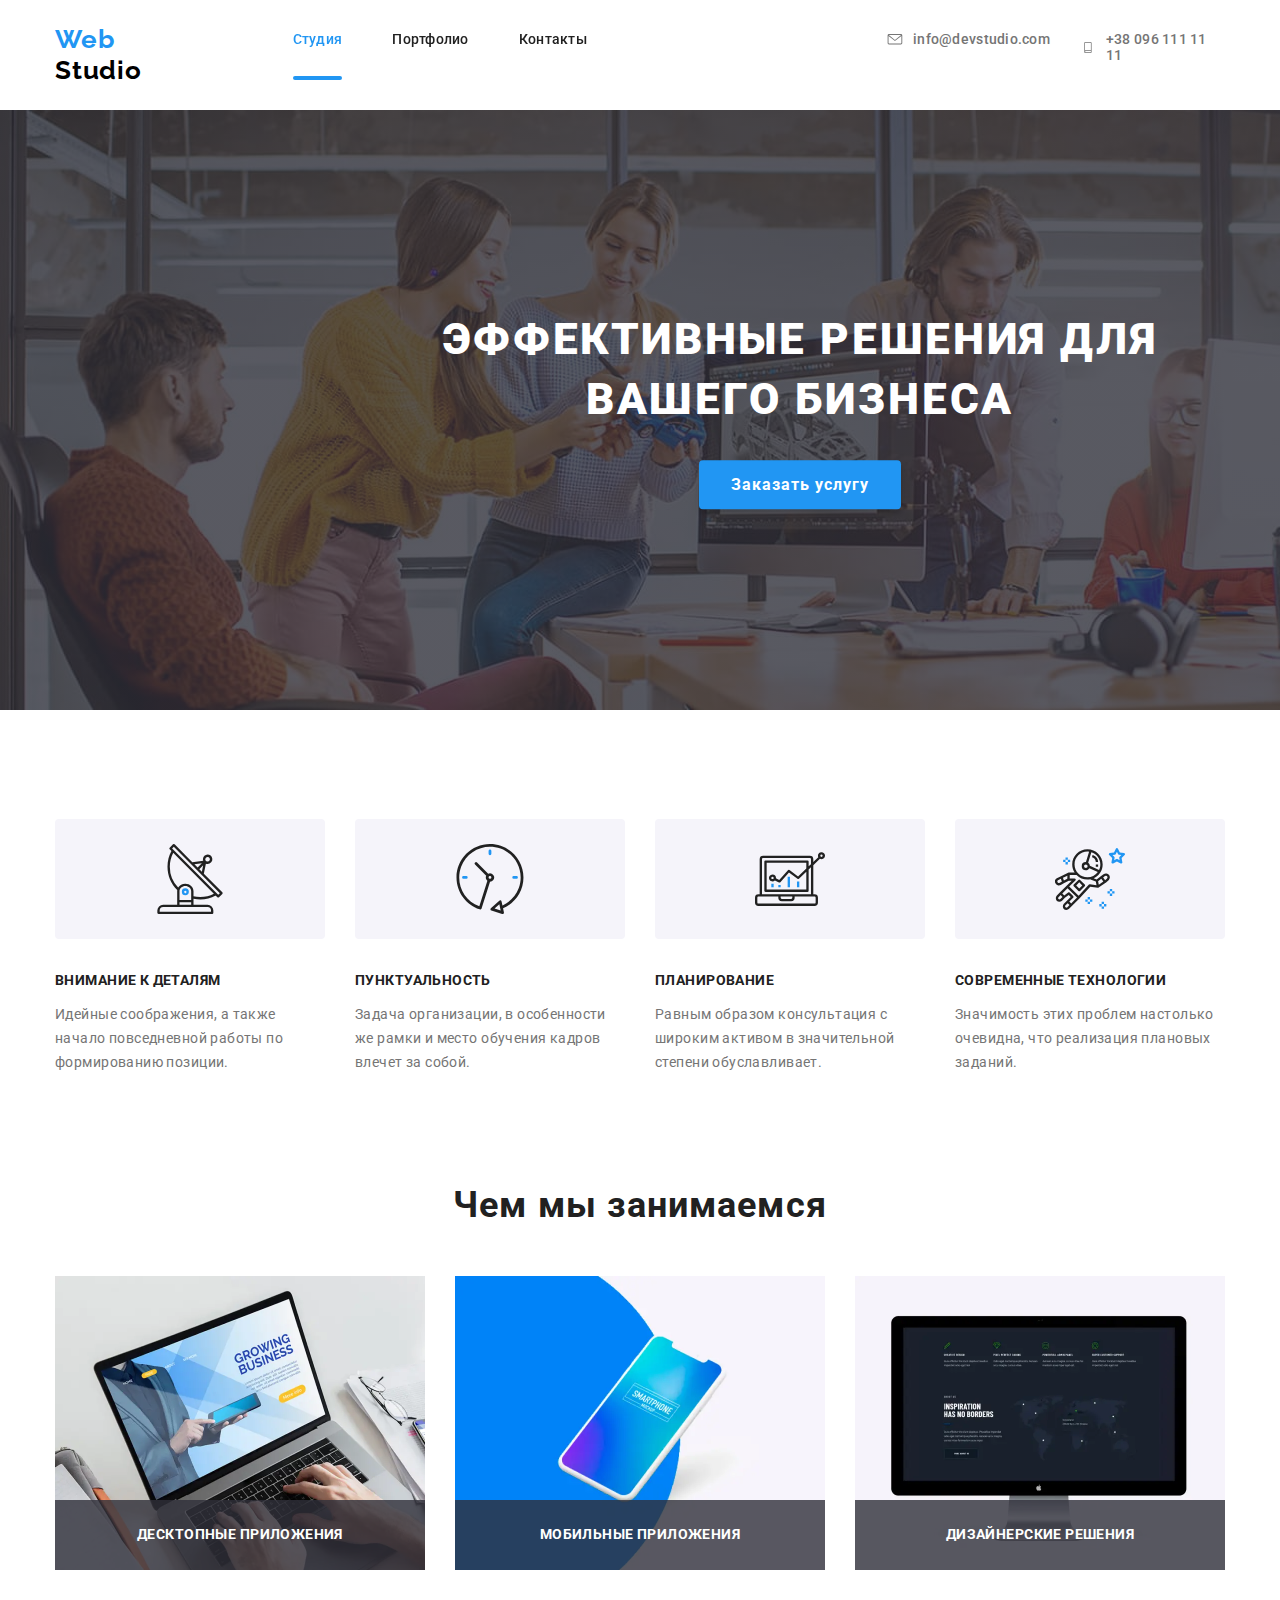
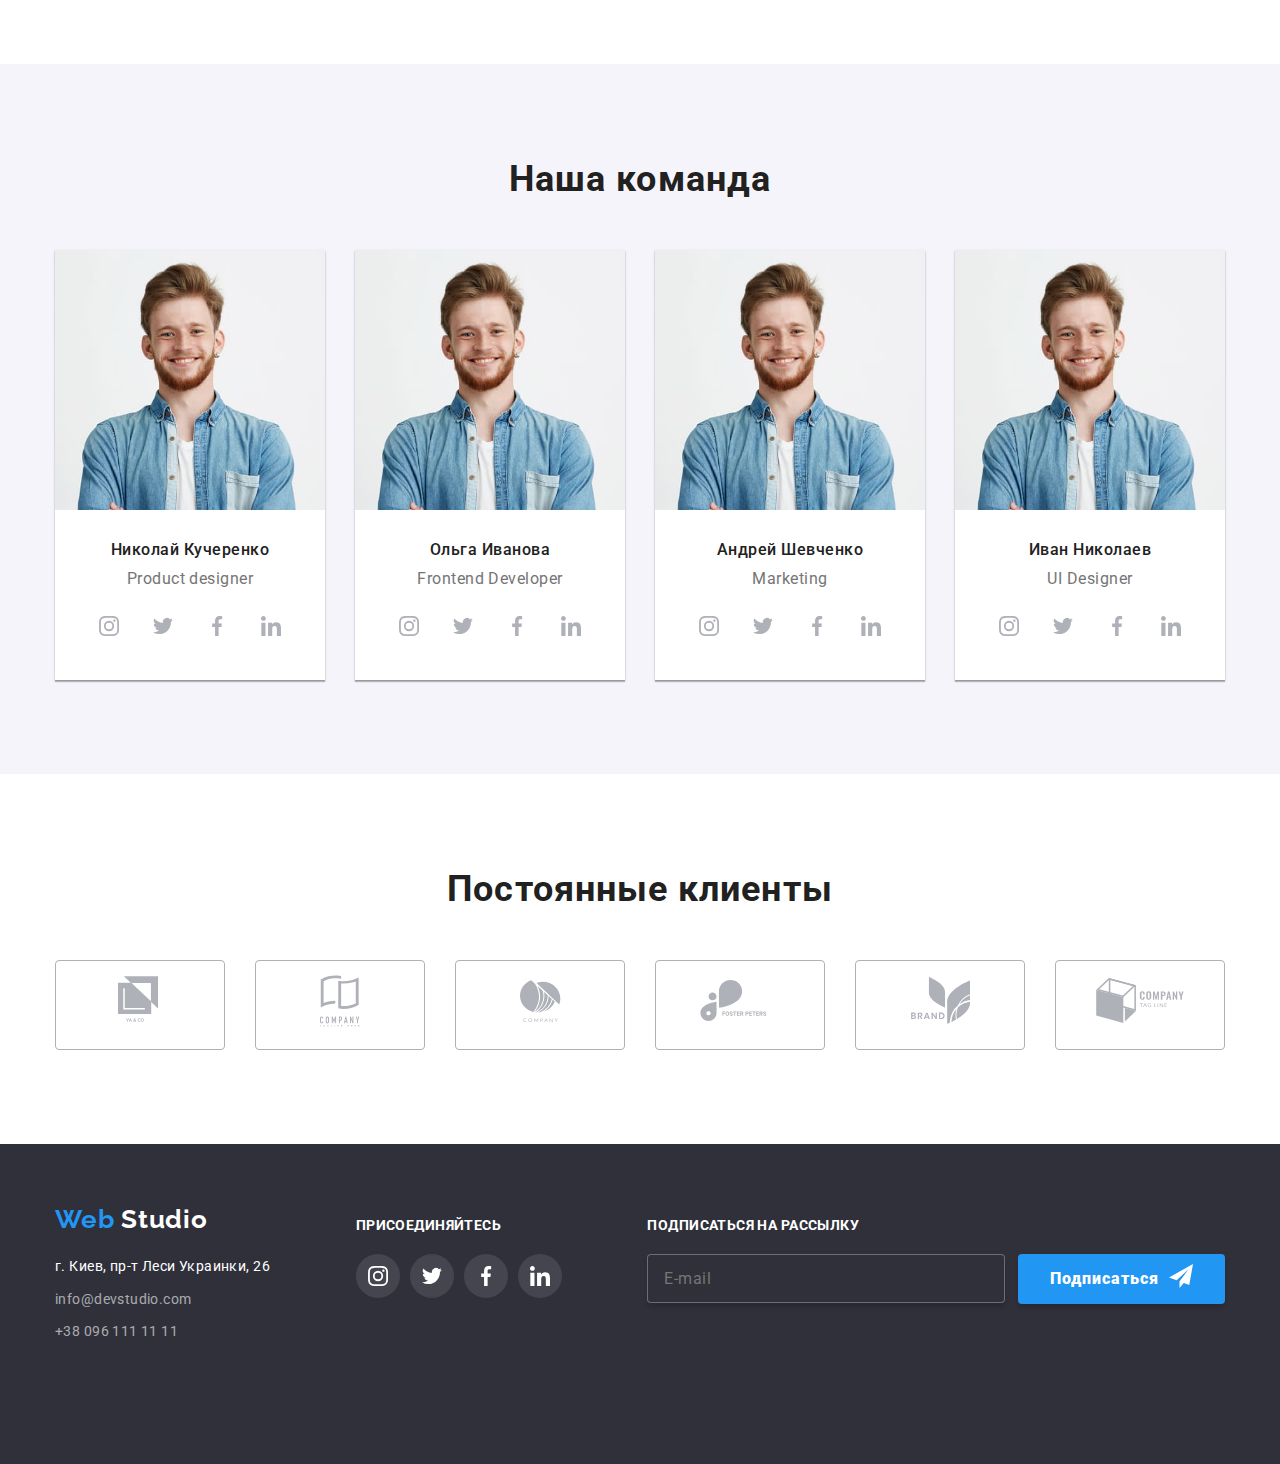
==== commit 4030fddf: "adds adaptive team images" ====
--- a/index.html
+++ b/index.html
@@ -247,7 +247,17 @@
       <div class="team__container">
         <ul class="team__list">
           <li class="team__item">
-            <img src="./images/John.jpg" alt="Николай Кучеренко" width="270">
+            <div class="thumb">
+              <img 
+              srcset="
+              ./images/img.jpg 1x,
+              ./images/img@2x.jpg 2x,
+              ./images/img@3x.jpg 3x"
+              src="./images/img.jpg" 
+              alt="Николай Кучеренко"
+              />
+            </div>
+            <!-- <img src="./images/John.jpg" alt="Николай Кучеренко" width="270"> -->
             <h3 class="team__names">Николай Кучеренко</h3>
             <p class="team__jobs">Product designer</p>
             <ul class="icons__list">
@@ -279,7 +289,17 @@
             </ul>
           </li>
           <li class="team__item">
-            <img src="./images/Marta.jpg" alt="Ольга Иванова" width="270">
+            <div class="thumb">
+              <img 
+              srcset="
+              ./images/img.jpg 1x,
+              ./images/img@2x.jpg 2x,
+              ./images/img@3x.jpg 3x"
+              src="./images/img.jpg" 
+              alt="Ольга Иванова"
+              />
+            </div>
+            <!-- <img src="./images/Marta.jpg" alt="Ольга Иванова" width="270"> -->
             <h3 class="team__names">Ольга Иванова</h3>
             <p class="team__jobs">Frontend Developer</p>
             <ul class="icons__list">
@@ -311,7 +331,17 @@
             </ul>
           </li>
           <li class="team__item">
-            <img src="./images/Robert.jpg" alt="Андрей Шевченко" width="270">
+            <div class="thumb">
+              <img 
+              srcset="
+              ./images/img.jpg 1x,
+              ./images/img@2x.jpg 2x,
+              ./images/img@3x.jpg 3x"
+              src="./images/img.jpg" 
+              alt="Андрей Шевченко"
+              />
+            </div>
+            <!-- <img src="./images/Robert.jpg" alt="Андрей Шевченко" width="270"> -->
             <h3 class="team__names">Андрей Шевченко</h3>
             <p class="team__jobs">Marketing</p>
             <ul class="icons__list">
@@ -343,7 +373,17 @@
             </ul>
           </li>
           <li class="team__item">
-            <img src="./images/Martin.jpg" alt="Иван Николаев" width="270">
+            <div class="thumb">
+              <img 
+              srcset="
+              ./images/img.jpg 1x,
+              ./images/img@2x.jpg 2x,
+              ./images/img@3x.jpg 3x"
+              src="./images/img.jpg" 
+              alt="Иван Николаев"
+              />
+            </div>
+            <!-- <img src="./images/Martin.jpg" alt="Иван Николаев" width="270"> -->
             <h3 class="team__names">Иван Николаев</h3>
             <p class="team__jobs">UI Designer</p>
             <ul class="icons__list">
--- a/css/main.min.css
+++ b/css/main.min.css
@@ -2,5 +2,5 @@
  Consolas,  'Liberation Mono',  Menlo,- monospace;font-size:1em}small{font-size:80%}sub,sup{font-size:75%;line-height:0;position:relative;vertical-align:baseline}sub{bottom:-0.25em}sup{top:-0.5em}button,input,optgroup,select,textarea{font-family:inherit;font-size:100%;line-height:1.15;margin:0}button,select{text-transform:none}button,[type='button'],[type='reset'],[type='submit']{-webkit-appearance:button}button::-moz-focus-inner,[type='button']::-moz-focus-inner,[type='reset']::-moz-focus-inner,[type='submit']::-moz-focus-inner{border-style:none;padding:0}button:-moz-focusring,[type='button']:-moz-focusring,[type='reset']:-moz-focusring,[type='submit']:-moz-focusring{outline:1px dotted ButtonText}fieldset{padding:0.35em 0.75em 0.625em}legend{padding:0}progress{vertical-align:baseline}[type='number']::-webkit-inner-spin-button,[type='number']::-webkit-outer-spin-button{height:auto}[type='search']{-webkit-appearance:textfield;outline-offset:-2px}[type='search']::-webkit-search-decoration{-webkit-appearance:none}::-webkit-file-upload-button{-webkit-appearance:button;font:inherit}summary{display:list-item}html{-webkit-box-sizing:border-box;box-sizing:border-box}*,*::before,*::after{-webkit-box-sizing:inherit;box-sizing:inherit}body{color:#757575;font-family:Roboto,sans-serif;font-weight:400;font-size:14px;line-height:1.71;margin:0}body.modal-open{overflow:hidden}img{display:block;max-width:100%;height:auto}h1,h2,h3{margin-top:0}.main{background-color:#fff}.mobile-menu .site-nav,.mobile-menu .site-auth,.advantages__list,.spec__list,.team__list,.icons__list,.customers__list,.footer__icons-list,.filters__list-cover,.examples{list-style:none;padding:0;margin:0}.header__logo,.site-nav__link,.footer__contact,.filters__button{text-decoration:none;cursor:pointer}.advantages__header,.filters__header,.examples-section__header{position:absolute;clip:rect(0 0 0 0);width:1px;height:1px;margin:-1px}.header--fixed,.advantages__container,.specialization__container,.team__container,.customers__container,.footer-flex,.filters__list-cover,.examples__container{padding-left:15px;padding-right:15px;margin-left:auto;margin-right:auto}@media screen and (max-width: 767px){.header--fixed,.advantages__container,.specialization__container,.team__container,.customers__container,.footer-flex,.filters__list-cover,.examples__container{width:480px}}@media screen and (min-width: 768px){.header--fixed,.advantages__container,.specialization__container,.team__container,.customers__container,.footer-flex,.filters__list-cover,.examples__container{width:768px}}@media screen and (min-width: 1200px){.header--fixed,.advantages__container,.specialization__container,.team__container,.customers__container,.footer-flex,.filters__list-cover,.examples__container{width:1200px}}.modal__open-button,.form__send-button,.subscribe__button{display:inline-block;border-radius:4px;padding:10px 32px;min-width:200px;text-align:center;font-weight:700;font-size:16px;line-height:1.87;letter-spacing:0.06em;color:#fff;background-color:#2196F3;-webkit-box-shadow:0px 4px 4px rgba(0,0,0,0.15);box-shadow:0px 4px 4px rgba(0,0,0,0.15);border:none}.filters__button{display:inline-block;border-radius:4px;padding:6px 22px;text-align:center;font-weight:500;font-size:16px;line-height:1.62;letter-spacing:0.03em;color:#212121;background-color:#F5F4FA;-webkit-transition:color 250ms cubic-bezier(0.4, 0, 0.2, 1),background-color 250ms cubic-bezier(0.4, 0, 0.2, 1),-webkit-box-shadow 250ms cubic-bezier(0.4, 0, 0.2, 1);transition:color 250ms cubic-bezier(0.4, 0, 0.2, 1),background-color 250ms cubic-bezier(0.4, 0, 0.2, 1),-webkit-box-shadow 250ms cubic-bezier(0.4, 0, 0.2, 1);transition:color 250ms cubic-bezier(0.4, 0, 0.2, 1),background-color 250ms cubic-bezier(0.4, 0, 0.2, 1),box-shadow 250ms cubic-bezier(0.4, 0, 0.2, 1);transition:color 250ms cubic-bezier(0.4, 0, 0.2, 1),background-color 250ms cubic-bezier(0.4, 0, 0.2, 1),box-shadow 250ms cubic-bezier(0.4, 0, 0.2, 1),-webkit-box-shadow 250ms cubic-bezier(0.4, 0, 0.2, 1)}.filters__button:hover,.filters__button:focus{color:#fff;background-color:#2196F3;-webkit-box-shadow:0px 2px 2px rgba(0,0,0,0.12),0px 1px 2px rgba(0,0,0,0.08),0px 3px 1px rgba(0,0,0,0.1);box-shadow:0px 2px 2px rgba(0,0,0,0.12),0px 1px 2px rgba(0,0,0,0.08),0px 3px 1px rgba(0,0,0,0.1)}.specialization__main-title,.team__main-title,.customers__main-title{font-weight:700;line-height:1.17;text-align:center;letter-spacing:0.03em;color:#212121}@media screen and (max-width: 1199px){.specialization__main-title,.team__main-title,.customers__main-title{margin-bottom:30px;font-size:28px}}@media screen and (min-width: 1200px){.specialization__main-title,.team__main-title,.customers__main-title{margin-bottom:50px;font-size:36px}}@media screen and (max-width: 1199px){.advantages,.team,.customers{padding-top:60px;padding-bottom:60px}}@media screen and (min-width: 1200px){.advantages,.team,.customers{padding-top:94px;padding-bottom:94px}}.header--fixed{position:relative;display:-webkit-box;display:-ms-flexbox;display:flex;-webkit-box-align:center;-ms-flex-align:center;align-items:center}.header__logo{display:block;font-family:Raleway;font-style:normal;font-weight:700;letter-spacing:0.03em;color:#000}@media screen and (max-width: 767px){.header__logo{padding-top:16px;padding-bottom:16px}}@media screen and (min-width: 768px){.header__logo{padding-top:26px;padding-bottom:25px}}@media screen and (max-width: 1199px){.header__logo{font-size:23px;line-height:1.16}}@media screen and (min-width: 1200px){.header__logo{padding-top:24px;padding-bottom:24px;font-size:26px;line-height:1.19}}.header__logo .web{color:#2196F3}.header__border{border-bottom:1px solid #ECECEC}.main-nav{display:-webkit-box;display:-ms-flexbox;display:flex}@media screen and (max-width: 767px){.mobile-menu .site-nav{display:-webkit-box;display:-ms-flexbox;display:flex;-webkit-box-orient:vertical;-webkit-box-direction:normal;-ms-flex-direction:column;flex-direction:column;-webkit-box-align:center;-ms-flex-align:center;align-items:center;padding-bottom:60px;margin-right:auto;margin-left:auto}}@media screen and (min-width: 768px){.mobile-menu .site-nav{display:-webkit-box;display:-ms-flexbox;display:flex;margin-left:81px;margin-right:84px;z-index:9}.mobile-menu .site-nav .site-nav__item+.site-nav__item{margin-left:50px}}@media screen and (min-width: 1200px){.mobile-menu .site-nav{margin-left:85px;margin-right:300px}}@media screen and (max-width: 767px){.mobile-menu .site-nav__item:not(:last-child){margin-bottom:40px}}.site-nav__link{display:block;font-weight:500;line-height:1.14;letter-spacing:0.02em;color:#212121;-webkit-transition:color 250ms cubic-bezier(0.4, 0, 0.2, 1);transition:color 250ms cubic-bezier(0.4, 0, 0.2, 1)}.site-nav__link:hover,.site-nav__link:focus{color:#2196F3}@media screen and (max-width: 767px){.site-nav__link{font-size:18px;line-height:1.16}}@media screen and (min-width: 768px){.site-nav__link{padding-top:32px;padding-bottom:32px;font-size:14px;line-height:1.14}}.site-nav__link--current{position:relative;color:#2196F3}.site-nav__link--current::after{position:absolute;content:'';bottom:0;right:0;display:block;width:100%;height:4px;background:#2196F3;border-radius:2px;-webkit-transform:scaleX(1);transform:scaleX(1);-webkit-transform-origin:bottom left;transform-origin:bottom left;-webkit-transition:-webkit-transform 250ms cubic-bezier(0.4, 0, 0.2, 1);transition:-webkit-transform 250ms cubic-bezier(0.4, 0, 0.2, 1);transition:transform 250ms cubic-bezier(0.4, 0, 0.2, 1);transition:transform 250ms cubic-bezier(0.4, 0, 0.2, 1), -webkit-transform 250ms cubic-bezier(0.4, 0, 0.2, 1)}.site-nav__link--current:hover::after{-webkit-transform:scaleX(0);transform:scaleX(0)}@media screen and (max-width: 767px){.site-nav__link--current{padding-bottom:10px}}.mobile-menu .site-auth{margin-left:auto}@media screen and (max-width: 767px){.mobile-menu .site-auth{display:-webkit-box;display:-ms-flexbox;display:flex;-webkit-box-orient:vertical;-webkit-box-direction:normal;-ms-flex-direction:column;flex-direction:column;-webkit-box-align:center;-ms-flex-align:center;align-items:center}}@media screen and (min-width: 768px){.mobile-menu .site-auth{display:inline-block}}@media screen and (min-width: 1200px){.mobile-menu .site-auth{display:-webkit-box;display:-ms-flexbox;display:flex}}@media screen and (min-width: 1200px){.site-auth__item+.site-auth__item{margin-left:30px}}@media screen and (max-width: 767px){.mobile-menu .site-auth__item:not(:last-child){margin-bottom:16px}}@media screen and (min-width: 768px){.site-auth__button{display:block}}@media screen and (min-width: 1200px){.site-auth__button{display:inline-block;padding-top:32px;padding-bottom:32px}}@media screen and (min-width: 768px) and (max-width: 1199px){.site-auth__button-mail{padding-top:21px;margin-bottom:10px}}@media screen and (min-width: 768px) and (max-width: 1199px){.site-auth__button-tel{padding-bottom:17px}}.site-auth__link{display:-webkit-box;display:-ms-flexbox;display:flex;-webkit-box-align:center;-ms-flex-align:center;align-items:center;text-decoration:none;font-weight:500;letter-spacing:0.02em;text-decoration:none;cursor:pointer;color:#757575;-webkit-transition:color 250ms cubic-bezier(0.4, 0, 0.2, 1);transition:color 250ms cubic-bezier(0.4, 0, 0.2, 1)}@media screen and (max-width: 767px){.site-auth__link{font-size:18px;line-height:1.16}}@media screen and (min-width: 768px){.site-auth__link{font-size:12px;line-height:1.16}}@media screen and (min-width: 1200px){.site-auth__link{font-size:14px;line-height:1.14}}.site-auth__icon{width:16px;height:11px;margin-right:10px;fill:#757575;-webkit-transition:fill 250ms cubic-bezier(0.4, 0, 0.2, 1);transition:fill 250ms cubic-bezier(0.4, 0, 0.2, 1)}.site-auth__button:hover a,.site-auth__button:focus a{color:#2196F3}.site-auth__button:hover svg,.site-auth__button:focus svg{fill:#2196F3}.mobile__button{display:inline-block;margin:0;padding:0;border:none;background-color:transparent;margin-left:267px}@media screen and (min-width: 768px){.mobile__button{display:none}}.mobile__button-icon{width:40px;height:40px;fill:#212121}.mobile__button-icon:hover,.mobile__button-icon:focus{fill:#2196F3}@media screen and (min-width: 768px){.mobile__button-icon{display:none}}.mobile__button-icon--cross{display:none}.mobile__button.is-open .mobile__button-icon--cross{display:block}.mobile__button.is-open .mobile__button-icon--menu{display:none}@media screen and (max-width: 767px){.mobile-menu{display:none;position:absolute;top:100%;left:0;width:100%;z-index:6;padding-top:60px;padding-bottom:60px;background-color:#fff}.mobile-menu.is-open{display:block}}@media screen and (min-width: 768px){.mobile-menu{display:-webkit-box;display:-ms-flexbox;display:flex}}.hero{text-align:center}.hero__overlay{position:relative;margin-left:auto;margin-right:auto;width:480px;height:400px;background-repeat:no-repeat;background-position:center;background-size:cover;background-color:#2F303A}@media screen and (max-width: 767px){.hero__overlay{background-image:-webkit-gradient(linear, left top, right top, from(rgba(47,48,58,0.8)), to(rgba(47,48,58,0.8))),url("../images/hero-480.jpg");background-image:linear-gradient(to right, rgba(47,48,58,0.8), rgba(47,48,58,0.8)),url("../images/hero-480.jpg")}}@media screen and (max-width: 767px) and (min-device-pixel-ratio: 2), screen and (max-width: 767px) and (-webkit-min-device-pixel-ratio: 2), screen and (max-width: 767px) and (min-resolution: 192dpi), screen and (max-width: 767px) and (min-resolution: 2dppx){.hero__overlay{background-image:-webkit-gradient(linear, left top, right top, from(rgba(47,48,58,0.8)), to(rgba(47,48,58,0.8))),url("../images/hero-480@2x.jpg");background-image:linear-gradient(to right, rgba(47,48,58,0.8), rgba(47,48,58,0.8)),url("../images/hero-480@2x.jpg")}}@media screen and (min-width: 768px){.hero__overlay{width:768px;height:400px;background-image:-webkit-gradient(linear, left top, right top, from(rgba(47,48,58,0.8)), to(rgba(47,48,58,0.8))),url("../images/hero-768.jpg");background-image:linear-gradient(to right, rgba(47,48,58,0.8), rgba(47,48,58,0.8)),url("../images/hero-768.jpg")}}@media screen and (min-width: 768px) and (min-device-pixel-ratio: 2), screen and (min-width: 768px) and (-webkit-min-device-pixel-ratio: 2), screen and (min-width: 768px) and (min-resolution: 192dpi), screen and (min-width: 768px) and (min-resolution: 2dppx){.hero__overlay{background-image:-webkit-gradient(linear, left top, right top, from(rgba(47,48,58,0.8)), to(rgba(47,48,58,0.8))),url("../images/hero-768@2x.jpg");background-image:linear-gradient(to right, rgba(47,48,58,0.8), rgba(47,48,58,0.8)),url("../images/hero-768@2x.jpg")}}@media screen and (min-width: 1200px){.hero__overlay{width:1600px;height:600px;background-image:-webkit-gradient(linear, left top, right top, from(rgba(47,48,58,0.8)), to(rgba(47,48,58,0.8))),url("../images/hero-1200.jpg");background-image:linear-gradient(to right, rgba(47,48,58,0.8), rgba(47,48,58,0.8)),url("../images/hero-1200.jpg")}}@media screen and (min-width: 1200px) and (min-device-pixel-ratio: 2), screen and (min-width: 1200px) and (-webkit-min-device-pixel-ratio: 2), screen and (min-width: 1200px) and (min-resolution: 192dpi), screen and (min-width: 1200px) and (min-resolution: 2dppx){.hero__overlay{background-image:-webkit-gradient(linear, left top, right top, from(rgba(47,48,58,0.8)), to(rgba(47,48,58,0.8))),url("../images/hero-1200@2x.jpg");background-image:linear-gradient(to right, rgba(47,48,58,0.8), rgba(47,48,58,0.8)),url("../images/hero-1200@2x.jpg")}}.hero__text{position:absolute;top:50%;left:50%;-webkit-transform:translate(-50%, -50%);transform:translate(-50%, -50%)}.hero__title{margin-top:o;margin-bottom:30px;font-weight:900;letter-spacing:0.06em;text-transform:uppercase;color:#fff}@media screen and (max-width: 767px){.hero__title{width:360px;height:84px}}@media screen and (max-width: 1199px){.hero__title{font-size:26px;line-height:1.62}}@media screen and (min-width: 1200px){.hero__title{font-size:44px;line-height:1.36}}.backdrop{position:fixed;top:0;left:0;width:100%;height:100%;background-color:rgba(0,0,0,0.2);opacity:1;-webkit-transition:opacity 250ms cubic-bezier(0.4, 0, 0.2, 1);transition:opacity 250ms cubic-bezier(0.4, 0, 0.2, 1);z-index:4;padding-top:93px;padding-bottom:94px;padding-left:15px;padding-right:15px;overflow-y:scroll}.backdrop.is-hidden{opacity:0;pointer-events:none}.backdrop.is-hidden .modal{-webkit-transform:translate(-50%, -50%) scale(0.9);transform:translate(-50%, -50%) scale(0.9);opacity:0}.modal{position:absolute;top:50%;left:50%;background-color:#fff;-webkit-box-shadow:0px 2px 1px rgba(0,0,0,0.2),0px 1px 1px rgba(0,0,0,0.14),0px 1px 3px rgba(0,0,0,0.12);box-shadow:0px 2px 1px rgba(0,0,0,0.2),0px 1px 1px rgba(0,0,0,0.14),0px 1px 3px rgba(0,0,0,0.12);border-radius:4px;-webkit-transform:translate(-50%, -50%) scale(1);transform:translate(-50%, -50%) scale(1);opacity:1;z-index:5;-webkit-transition:opacity 250ms cubic-bezier(0.4, 0, 0.2, 1),-webkit-transform 250ms cubic-bezier(0.4, 0, 0.2, 1);transition:opacity 250ms cubic-bezier(0.4, 0, 0.2, 1),-webkit-transform 250ms cubic-bezier(0.4, 0, 0.2, 1);transition:transform 250ms cubic-bezier(0.4, 0, 0.2, 1),opacity 250ms cubic-bezier(0.4, 0, 0.2, 1);transition:transform 250ms cubic-bezier(0.4, 0, 0.2, 1),opacity 250ms cubic-bezier(0.4, 0, 0.2, 1),-webkit-transform 250ms cubic-bezier(0.4, 0, 0.2, 1)}@media screen and (max-width: 767px){.modal{top:10%;-webkit-transform:translateX(-50%) scale(1);transform:translateX(-50%) scale(1)}}@media screen and (max-width: 1199px){.modal{width:450px;min-height:609px}}@media screen and (min-width: 1200px){.modal{width:528px;min-height:581px}}.modal-closing{position:absolute;top:8px;right:8px;display:-webkit-box;display:-ms-flexbox;display:flex;margin:0;padding:0;width:30px;height:30px;border-radius:50%;border:none;background-color:white;border:1px solid rgba(0,0,0,0.1)}.modal__close-button{position:absolute;margin-right:6px;margin-left:5px;margin-top:6px;margin-bottom:6px;display:block;width:18px;height:18px;fill:#000;-webkit-transition:fill 250ms cubic-bezier(0.4, 0, 0.2, 1);transition:fill 250ms cubic-bezier(0.4, 0, 0.2, 1)}.modal-closing:hover>.modal__close-button,.modal-closing:focus>.modal__close-button{fill:#2196F3}.form{padding:40px}.form__header{margin:0;padding-bottom:30px;font-style:normal;font-weight:700;font-size:20px;line-height:1.15;text-align:center;letter-spacing:0.03em;color:#212121}.form__field{position:relative;display:block;margin-bottom:28px}.form__input{width:100%;padding:12px 16px;padding-left:42px;display:block;border:1px solid rgba(33,33,33,0.2);border-radius:4px}.form__label{position:absolute;top:0;left:42px;-webkit-transform:translateY(50%);transform:translateY(50%);-webkit-transition:color 250ms cubic-bezier(0.4, 0, 0.2, 1),-webkit-transform 250ms cubic-bezier(0.4, 0, 0.2, 1);transition:color 250ms cubic-bezier(0.4, 0, 0.2, 1),-webkit-transform 250ms cubic-bezier(0.4, 0, 0.2, 1);transition:transform 250ms cubic-bezier(0.4, 0, 0.2, 1),color 250ms cubic-bezier(0.4, 0, 0.2, 1);transition:transform 250ms cubic-bezier(0.4, 0, 0.2, 1),color 250ms cubic-bezier(0.4, 0, 0.2, 1),-webkit-transform 250ms cubic-bezier(0.4, 0, 0.2, 1)}.form__field:focus-within>.form__label,.form__input:not(:placeholder-shown)+.form__label{-webkit-transform:translate(-27px, -20px);transform:translate(-27px, -20px);color:#2196F3}textarea{height:120px;margin:0}.textarea__label{position:absolute;top:0;left:16px;-webkit-transform:translateY(50%);transform:translateY(50%);-webkit-transition:color 250ms cubic-bezier(0.4, 0, 0.2, 1),-webkit-transform 250ms cubic-bezier(0.4, 0, 0.2, 1);transition:color 250ms cubic-bezier(0.4, 0, 0.2, 1),-webkit-transform 250ms cubic-bezier(0.4, 0, 0.2, 1);transition:transform 250ms cubic-bezier(0.4, 0, 0.2, 1),color 250ms cubic-bezier(0.4, 0, 0.2, 1);transition:transform 250ms cubic-bezier(0.4, 0, 0.2, 1),color 250ms cubic-bezier(0.4, 0, 0.2, 1),-webkit-transform 250ms cubic-bezier(0.4, 0, 0.2, 1)}.form__field:focus-within>.textarea__label,.form__input:not(:placeholder-shown)+.textarea__label{-webkit-transform:translate(2px, -20px);transform:translate(2px, -20px);color:#2196F3}.form__icon{position:absolute;top:13px;left:16px;width:18px;height:18px;display:inline-block;background-size:cover;-webkit-transition:fill 250ms cubic-bezier(0.4, 0, 0.2, 1);transition:fill 250ms cubic-bezier(0.4, 0, 0.2, 1)}.form__field:focus-within>.form__icon{fill:#2196F3}.policy{display:-webkit-box;display:-ms-flexbox;display:flex;margin-top:20px;margin-bottom:30px;-webkit-box-align:center;-ms-flex-align:center;align-items:center}@media screen and (min-width: 1200px){.policy{padding-left:13px}}.policy input[type='checkbox']{margin-right:8px}.policy__text{letter-spacing:0.03em;color:#757575}@media screen and (max-width: 1199px){.policy__text{font-size:12px;line-height:1.16}}@media screen and (min-width: 1200px){.policy__text{font-size:14px;line-height:1.71}}.policy a{color:#2196F3}.checkbox{position:absolute;width:1px;height:1px;margin:-1px;border:0;padding:0;clip:rect(0 0 0 0);overflow:hidden}.check-icon{display:inline-block;width:16px;height:15px;margin-right:8px;border:2px solid #212121;border-radius:4px}.checkbox:checked+.check-icon{background-image:url("../images/icon-check-blue.svg");background-size:cover;background-origin:border-box;border:2px solid transparent}.form__send-button{display:block;margin-left:auto;margin-right:auto}.advantages{background-color:#fff}@media screen and (max-width: 1199px){.advantages{padding-top:60px;padding-bottom:60px}}@media screen and (min-width: 1200px){.advantages{padding-top:94px;padding-bottom:94px}}.advantages__list{position:relative}@media screen and (min-width: 768px){.advantages__list{display:-webkit-box;display:-ms-flexbox;display:flex;-ms-flex-wrap:wrap;flex-wrap:wrap;margin:-15px}}@media screen and (min-width: 1200px){.advantages__list{padding-bottom:0;margin-bottom:0;margin-top:0}}.advantages__title{margin-top:30px;margin-bottom:10px;font-weight:700;font-size:14px;line-height:1.14x;letter-spacing:0.03em;text-transform:uppercase;color:#212121}@media screen and (max-width: 767px){.advantages__title{text-align:center}}@media screen and (min-width: 1200px){.advantages__title{width:270px;display:block}}.advantages__text{margin-top:0;margin-bottom:0;letter-spacing:0.03em}@media screen and (min-width: 1200px){.advantages__text{width:270px;display:block}}@media screen and (min-width: 768px){.advantages__item{width:calc((100% - 60px) / 2);margin:15px}}@media screen and (min-width: 1200px){.advantages__item{width:270px}}@media screen and (max-width: 767px){.advantages__item:not(:last-child){margin-bottom:30px}}.advantages__icon{width:70px;height:70px}.advantages__icon-bcg{display:-webkit-box;display:-ms-flexbox;display:flex;height:120px;margin:0;-webkit-box-pack:center;-ms-flex-pack:center;justify-content:center;-webkit-box-align:center;-ms-flex-align:center;align-items:center;background-color:#F5F4FA;border-radius:4px}@media screen and (max-width: 767px){.advantages__icon-bcg{width:450px}}@media screen and (min-width: 768px){.advantages__icon-bcg{width:354px}}@media screen and (min-width: 1200px){.advantages__icon-bcg{width:270px}}.specialization{padding-bottom:94px;background-color:#fff}@media screen and (max-width: 1199px){.specialization{display:none}}.spec__list{display:-webkit-box;display:-ms-flexbox;display:flex;-ms-flex-wrap:wrap;flex-wrap:wrap}.spec__item{width:calc((100% - 60px) / 3)}.spec__item+.spec__item{margin-left:30px}.spec__overlay{position:relative}.spec__title{position:absolute;bottom:0;right:0;display:block;padding:27px;margin:0;width:100%;height:70px;font-weight:700;font-size:14px;line-height:1.14;letter-spacing:0.03em;text-align:center;text-transform:uppercase;color:#fff;background-color:rgba(47,48,58,0.8)}.team{background-color:#F5F4FA}@media screen and (max-width: 767px){.team{width:480px}}.team__list{display:-webkit-box;display:-ms-flexbox;display:flex;-ms-flex-wrap:wrap;flex-wrap:wrap;margin:-15px}.team__item{margin:15px;text-align:center;-webkit-box-shadow:0px 2px 1px rgba(0,0,0,0.2),0px 1px 1px rgba(0,0,0,0.14),0px 1px 3px rgba(0,0,0,0.12);box-shadow:0px 2px 1px rgba(0,0,0,0.2),0px 1px 1px rgba(0,0,0,0.14),0px 1px 3px rgba(0,0,0,0.12);background:#fff}@media screen and (max-width: 767px){.team__item{width:450px}.team__item img{width:450px}}@media screen and (min-width: 768px){.team__item{width:calc((100% - 60px) / 2)}.team__item img{width:354px}}@media screen and (min-width: 1199px){.team__item{width:270px}}.team__names{padding-top:30px;margin-bottom:10px;font-weight:500;font-size:16px;line-height:1.19;letter-spacing:0.03em;color:#212121}.team__jobs{margin-top:0;margin-bottom:16px;font-size:16px;line-height:1.19;letter-spacing:0.03em}.icons__list{display:-webkit-box;display:-ms-flexbox;display:flex;-webkit-box-pack:center;-ms-flex-pack:center;justify-content:center;padding-bottom:24px}.icons__list>li+li{margin-left:10px}.team__icon{width:44px;height:44px;fill:#AFB1B8;border-radius:50%;background-color:#fff;-webkit-transition:fill 250ms cubic-bezier(0.4, 0, 0.2, 1),background-color 250ms cubic-bezier(0.4, 0, 0.2, 1);transition:fill 250ms cubic-bezier(0.4, 0, 0.2, 1),background-color 250ms cubic-bezier(0.4, 0, 0.2, 1)}.team__icon:hover,.team__icon:focus{fill:#fff;background-color:#2196F3}.customers{background-color:#fff}.customers__list{display:-webkit-box;display:-ms-flexbox;display:flex;-ms-flex-wrap:wrap;flex-wrap:wrap;-webkit-box-pack:center;-ms-flex-pack:center;justify-content:center;margin:-15px}.customers__item{display:-webkit-box;display:-ms-flexbox;display:flex;height:90px;margin:15px}@media screen and (max-width: 767px){.customers__item{width:calc((100% - 60px) / 2)}}@media screen and (min-width: 768px){.customers__item{width:calc((100% - 90px) / 3)}}@media screen and (min-width: 1200px){.customers__item{display:-webkit-inline-box;display:-ms-inline-flexbox;display:inline-flex;width:170px}}.customers__link{display:-webkit-box;display:-ms-flexbox;display:flex;-webkit-box-pack:center;-ms-flex-pack:center;justify-content:center;-webkit-box-align:center;-ms-flex-align:center;align-items:center;border:1px solid #AFB1B8;border-radius:4px;cursor:pointer;-webkit-transition:border-color 250ms cubic-bezier(0.4, 0, 0.2, 1);transition:border-color 250ms cubic-bezier(0.4, 0, 0.2, 1)}@media screen and (max-width: 767px){.customers__link{width:210px}}@media screen and (min-width: 768px){.customers__link{width:226px}}@media screen and (min-width: 1200px){.customers__link{width:170px}}.customers__link:hover,.customers__link:focus{border-color:#2196F3}.customers__icon{display:-webkit-inline-box;display:-ms-inline-flexbox;display:inline-flex;fill:#AFB1B8;-webkit-transition:fill 250ms cubic-bezier(0.4, 0, 0.2, 1);transition:fill 250ms cubic-bezier(0.4, 0, 0.2, 1)}.customers__link:hover .customers__icon{fill:#2196F3}.footer{padding-top:60px;padding-bottom:60px;background-color:#2F303A}@media screen and (max-width: 767px){.footer{width:480px}}@media screen and (min-width: 768px){.footer-flex{display:-webkit-box;display:-ms-flexbox;display:flex;-ms-flex-pack:distribute;justify-content:space-around;-ms-flex-wrap:wrap;flex-wrap:wrap}}@media screen and (min-width: 1200px){.footer-flex{-webkit-box-pack:justify;-ms-flex-pack:justify;justify-content:space-between}}.footer__logo{display:block;margin-top:0;margin-bottom:20px;font-family:Raleway;font-weight:700;font-style:normal;font-size:24px;line-height:1.17;letter-spacing:0.03em;color:#fff}@media screen and (max-width: 1199px){.footer__logo{text-align:center}}@media screen and (min-width: 1200px){.footer__logo{font-size:26px;line-height:1.18}}.footer__logo .web{color:#2196F3}.address{margin-bottom:60px}.address__name{margin-top:0;margin-bottom:0;font-style:normal;letter-spacing:0.03em;color:#fff}@media screen and (max-width: 767px){.address__name{text-align:center}}.footer__contact{display:block;margin-top:9px;font-style:normal;letter-spacing:0.03em;color:rgba(255,255,255,0.6)}@media screen and (max-width: 1199px){.footer__contact{text-align:center}}.connect__text{margin-bottom:20px;font-weight:700;line-height:1.14;letter-spacing:0.03em;text-transform:uppercase;color:#fff}@media screen and (max-width: 1199px){.connect__text{text-align:center}}.footer__icons-list{display:-webkit-box;display:-ms-flexbox;display:flex;-webkit-box-pack:center;-ms-flex-pack:center;justify-content:center;margin-bottom:60px}.footer__icons-list>li+li{margin-left:10px}.footer__social-icon{width:44px;height:44px;fill:#fff;border-radius:50%;background-color:rgba(255,255,255,0.1);-webkit-transition:fill 250ms cubic-bezier(0.4, 0, 0.2, 1),background-color 250ms cubic-bezier(0.4, 0, 0.2, 1);transition:fill 250ms cubic-bezier(0.4, 0, 0.2, 1),background-color 250ms cubic-bezier(0.4, 0, 0.2, 1)}.footer__social-icon:hover,.footer__social-icon:focus{fill:#fff;background-color:#2196F3}.subscribe__email{height:49px;padding:15px 16px;font-size:16px;line-height:1.87;letter-spacing:0.03em;color:rgba(255,255,255,0.6);border:1px solid rgba(255,255,255,0.3);-webkit-box-shadow:0px 4px 4px rgba(0,0,0,0.15);box-shadow:0px 4px 4px rgba(0,0,0,0.15);border-radius:4px;background-color:#2F303A}@media screen and (max-width: 1199px){.subscribe__email{width:450px;margin-bottom:20px}}@media screen and (min-width: 1200px){.subscribe__email{width:358px;margin-right:10px}}.subscribe__button{position:relative;overflow:hidden}.subscribe__button:hover,.subscribe__button:focus{background-color:palevioletred}@media screen and (max-width: 1199px){.subscribe__button{display:block;margin-left:auto;margin-right:auto}}.btn-text{display:-webkit-inline-box;display:-ms-inline-flexbox;display:inline-flex;font-weight:900;font-family:Roboto;-ms-flex-line-pack:baseline;align-content:baseline;cursor:pointer;overflow:hidden;-webkit-transition:background-color 250ms cubic-bezier(0.4, 0, 0.2, 1);transition:background-color 250ms cubic-bezier(0.4, 0, 0.2, 1)}.btn-text::after{content:'';display:inline-block;margin-left:10px;width:24px;height:24px;-ms-flex-line-pack:center;align-content:center;background-image:url("../images/send.svg");background-size:contain;-webkit-transition:-webkit-transform 250ms cubic-bezier(0.4, 0, 0.2, 1);transition:-webkit-transform 250ms cubic-bezier(0.4, 0, 0.2, 1);transition:transform 250ms cubic-bezier(0.4, 0, 0.2, 1);transition:transform 250ms cubic-bezier(0.4, 0, 0.2, 1), -webkit-transform 250ms cubic-bezier(0.4, 0, 0.2, 1)}.btn-text:hover::after{-webkit-transform:translateY(-35px);transform:translateY(-35px)}.btn-text::before{position:absolute;-webkit-transform:translateY(40px);transform:translateY(40px);right:30px;content:'';display:inline-block;width:24px;height:24px;background-image:url(../images/mail.svg);background-repeat:no-repeat;background-size:contain;fill:#fff;-webkit-transition:-webkit-transform 250ms cubic-bezier(0.4, 0, 0.2, 1);transition:-webkit-transform 250ms cubic-bezier(0.4, 0, 0.2, 1);transition:transform 250ms cubic-bezier(0.4, 0, 0.2, 1);transition:transform 250ms cubic-bezier(0.4, 0, 0.2, 1), -webkit-transform 250ms cubic-bezier(0.4, 0, 0.2, 1)}.btn-text:hover::before{-webkit-transform:translateY(0);transform:translateY(0)}@media screen and (max-width: 767px){.filters{padding-top:60px;padding-bottom:40px}}@media screen and (min-width: 768px){.filters{padding-top:60px;padding-bottom:30px}}@media screen and (min-width: 1200px){.filters{padding-top:93px;padding-bottom:50px}}.filters__list{display:-webkit-box;display:-ms-flexbox;display:flex;-ms-flex-wrap:wrap;flex-wrap:wrap}@media screen and (max-width: 767px){.filters__list{-ms-flex-line-pack:start;align-content:flex-start}}@media screen and (min-width: 768px){.filters__list{-webkit-box-pack:center;-ms-flex-pack:center;justify-content:center}}@media screen and (max-width: 767px){.filters__list-item{margin-right:8px}.filters__list-item:not(:nth-last-child(-n+2)){margin-bottom:15px}}@media screen and (min-width: 768px){.filters__list-item+.filters__list-item{margin-left:8px}}@media screen and (max-width: 1199px){.examples-section{padding-bottom:60px}}@media screen and (min-width: 1200px){.examples-section{padding-bottom:94px}}.examples{display:-webkit-box;display:-ms-flexbox;display:flex;-ms-flex-wrap:wrap;flex-wrap:wrap;margin:-15px}.examples__item{margin:15px}@media screen and (max-width: 767px){.examples__item{width:450px}.examples__item img{width:450px}}@media screen and (min-width: 767px){.examples__item{width:calc((100% - 60px) / 2)}.examples__item img{width:354px}}@media screen and (min-width: 1200px){.examples__item{width:calc((100% - 90px) / 3)}.examples__item img{width:370px}}.examples__item:hover,.examples__item:focus{-webkit-box-shadow:1px 4px 6px rgba(0,0,0,0.16),0px 4px 4px rgba(0,0,0,0.06),0px 1px 1px rgba(0,0,0,0.12);box-shadow:1px 4px 6px rgba(0,0,0,0.16),0px 4px 4px rgba(0,0,0,0.06),0px 1px 1px rgba(0,0,0,0.12)}.examples__overlay{position:relative;overflow:hidden}.examples__overlay::before{content:'';position:absolute;display:block;width:100%;height:100%;background:rgba(33,150,243,0.9);z-index:1;opacity:0;-webkit-transform:translateY(100%);transform:translateY(100%);-webkit-transition:-webkit-transform 250ms cubic-bezier(0.4, 0, 0.2, 1);transition:-webkit-transform 250ms cubic-bezier(0.4, 0, 0.2, 1);transition:transform 250ms cubic-bezier(0.4, 0, 0.2, 1);transition:transform 250ms cubic-bezier(0.4, 0, 0.2, 1), -webkit-transform 250ms cubic-bezier(0.4, 0, 0.2, 1)}.examples__item:hover .examples__overlay::before{opacity:1;-webkit-transform:translateY(0);transform:translateY(0)}.examples__overlay-text{position:absolute;display:block;width:322px;height:168px;margin:0;bottom:63px;left:24px;z-index:2;font-style:normal;font-size:18px;line-height:1.55;letter-spacing:0.03em;color:#fff;opacity:0}.examples__item:hover .examples__overlay-text{opacity:1}.examples__card-content{border-bottom:1px solid #eee;border-left:1px solid #eee;border-right:1px solid #eee;display:block}.examples__headings{padding-top:20px;margin-bottom:4px;padding-left:24px;padding-right:24px;font-weight:700;font-size:18px;line-height:2;letter-spacing:0.06em;text-overflow:ellipsis;overflow:hidden;color:#212121}@media screen and (min-width: 768px) and (max-width: 1199px){.examples__headings{width:350px;white-space:nowrap;text-overflow:ellipsis}}.examples__type{margin-top:0;margin-bottom:0;padding-bottom:20px;padding-left:24px;padding-right:24px;font-style:normal;font-size:16px;line-height:1.87;letter-spacing:0.03em;color:#757575}
+ monospace;font-size:1em}small{font-size:80%}sub,sup{font-size:75%;line-height:0;position:relative;vertical-align:baseline}sub{bottom:-0.25em}sup{top:-0.5em}button,input,optgroup,select,textarea{font-family:inherit;font-size:100%;line-height:1.15;margin:0}button,select{text-transform:none}button,[type='button'],[type='reset'],[type='submit']{-webkit-appearance:button}button::-moz-focus-inner,[type='button']::-moz-focus-inner,[type='reset']::-moz-focus-inner,[type='submit']::-moz-focus-inner{border-style:none;padding:0}button:-moz-focusring,[type='button']:-moz-focusring,[type='reset']:-moz-focusring,[type='submit']:-moz-focusring{outline:1px dotted ButtonText}fieldset{padding:0.35em 0.75em 0.625em}legend{padding:0}progress{vertical-align:baseline}[type='number']::-webkit-inner-spin-button,[type='number']::-webkit-outer-spin-button{height:auto}[type='search']{-webkit-appearance:textfield;outline-offset:-2px}[type='search']::-webkit-search-decoration{-webkit-appearance:none}::-webkit-file-upload-button{-webkit-appearance:button;font:inherit}summary{display:list-item}html{-webkit-box-sizing:border-box;box-sizing:border-box}*,*::before,*::after{-webkit-box-sizing:inherit;box-sizing:inherit}body{color:#757575;font-family:Roboto,sans-serif;font-weight:400;font-size:14px;line-height:1.71;margin:0}body.modal-open{overflow:hidden}img{display:block;max-width:100%;height:auto}h1,h2,h3{margin-top:0}.main{background-color:#fff}.mobile-menu .site-nav,.mobile-menu .site-auth,.advantages__list,.spec__list,.team__list,.icons__list,.customers__list,.footer__icons-list,.filters__list-cover,.examples{list-style:none;padding:0;margin:0}.header__logo,.site-nav__link,.footer__contact,.filters__button{text-decoration:none;cursor:pointer}.advantages__header,.filters__header,.examples-section__header{position:absolute;clip:rect(0 0 0 0);width:1px;height:1px;margin:-1px}.header--fixed,.advantages__container,.specialization__container,.team__container,.customers__container,.footer-flex,.filters__list-cover,.examples__container{padding-left:15px;padding-right:15px;margin-left:auto;margin-right:auto}@media screen and (max-width: 767px){.header--fixed,.advantages__container,.specialization__container,.team__container,.customers__container,.footer-flex,.filters__list-cover,.examples__container{width:480px}}@media screen and (min-width: 768px){.header--fixed,.advantages__container,.specialization__container,.team__container,.customers__container,.footer-flex,.filters__list-cover,.examples__container{width:768px}}@media screen and (min-width: 1200px){.header--fixed,.advantages__container,.specialization__container,.team__container,.customers__container,.footer-flex,.filters__list-cover,.examples__container{width:1200px}}.modal__open-button,.form__send-button,.subscribe__button{display:inline-block;border-radius:4px;padding:10px 32px;min-width:200px;text-align:center;font-weight:700;font-size:16px;line-height:1.87;letter-spacing:0.06em;color:#fff;background-color:#2196F3;-webkit-box-shadow:0px 4px 4px rgba(0,0,0,0.15);box-shadow:0px 4px 4px rgba(0,0,0,0.15);border:none}.filters__button{display:inline-block;border-radius:4px;padding:6px 22px;text-align:center;font-weight:500;font-size:16px;line-height:1.62;letter-spacing:0.03em;color:#212121;background-color:#F5F4FA;-webkit-transition:color 250ms cubic-bezier(0.4, 0, 0.2, 1),background-color 250ms cubic-bezier(0.4, 0, 0.2, 1),-webkit-box-shadow 250ms cubic-bezier(0.4, 0, 0.2, 1);transition:color 250ms cubic-bezier(0.4, 0, 0.2, 1),background-color 250ms cubic-bezier(0.4, 0, 0.2, 1),-webkit-box-shadow 250ms cubic-bezier(0.4, 0, 0.2, 1);transition:color 250ms cubic-bezier(0.4, 0, 0.2, 1),background-color 250ms cubic-bezier(0.4, 0, 0.2, 1),box-shadow 250ms cubic-bezier(0.4, 0, 0.2, 1);transition:color 250ms cubic-bezier(0.4, 0, 0.2, 1),background-color 250ms cubic-bezier(0.4, 0, 0.2, 1),box-shadow 250ms cubic-bezier(0.4, 0, 0.2, 1),-webkit-box-shadow 250ms cubic-bezier(0.4, 0, 0.2, 1)}.filters__button:hover,.filters__button:focus{color:#fff;background-color:#2196F3;-webkit-box-shadow:0px 2px 2px rgba(0,0,0,0.12),0px 1px 2px rgba(0,0,0,0.08),0px 3px 1px rgba(0,0,0,0.1);box-shadow:0px 2px 2px rgba(0,0,0,0.12),0px 1px 2px rgba(0,0,0,0.08),0px 3px 1px rgba(0,0,0,0.1)}.specialization__main-title,.team__main-title,.customers__main-title{font-weight:700;line-height:1.17;text-align:center;letter-spacing:0.03em;color:#212121}@media screen and (max-width: 1199px){.specialization__main-title,.team__main-title,.customers__main-title{margin-bottom:30px;font-size:28px}}@media screen and (min-width: 1200px){.specialization__main-title,.team__main-title,.customers__main-title{margin-bottom:50px;font-size:36px}}@media screen and (max-width: 1199px){.advantages,.team,.customers{padding-top:60px;padding-bottom:60px}}@media screen and (min-width: 1200px){.advantages,.team,.customers{padding-top:94px;padding-bottom:94px}}.header--fixed{position:relative;display:-webkit-box;display:-ms-flexbox;display:flex;-webkit-box-align:center;-ms-flex-align:center;align-items:center}.header__logo{display:block;font-family:Raleway;font-style:normal;font-weight:700;letter-spacing:0.03em;color:#000}@media screen and (max-width: 767px){.header__logo{padding-top:16px;padding-bottom:16px}}@media screen and (min-width: 768px){.header__logo{padding-top:26px;padding-bottom:25px}}@media screen and (max-width: 1199px){.header__logo{font-size:23px;line-height:1.16}}@media screen and (min-width: 1200px){.header__logo{padding-top:24px;padding-bottom:24px;font-size:26px;line-height:1.19}}.header__logo .web{color:#2196F3}.header__border{border-bottom:1px solid #ECECEC}.main-nav{display:-webkit-box;display:-ms-flexbox;display:flex}@media screen and (max-width: 767px){.mobile-menu .site-nav{display:-webkit-box;display:-ms-flexbox;display:flex;-webkit-box-orient:vertical;-webkit-box-direction:normal;-ms-flex-direction:column;flex-direction:column;-webkit-box-align:center;-ms-flex-align:center;align-items:center;padding-bottom:60px;margin-right:auto;margin-left:auto}}@media screen and (min-width: 768px){.mobile-menu .site-nav{display:-webkit-box;display:-ms-flexbox;display:flex;margin-left:81px;margin-right:84px;z-index:9}.mobile-menu .site-nav .site-nav__item+.site-nav__item{margin-left:50px}}@media screen and (min-width: 1200px){.mobile-menu .site-nav{margin-left:85px;margin-right:300px}}@media screen and (max-width: 767px){.mobile-menu .site-nav__item:not(:last-child){margin-bottom:40px}}.site-nav__link{display:block;font-weight:500;line-height:1.14;letter-spacing:0.02em;color:#212121;-webkit-transition:color 250ms cubic-bezier(0.4, 0, 0.2, 1);transition:color 250ms cubic-bezier(0.4, 0, 0.2, 1)}.site-nav__link:hover,.site-nav__link:focus{color:#2196F3}@media screen and (max-width: 767px){.site-nav__link{font-size:18px;line-height:1.16}}@media screen and (min-width: 768px){.site-nav__link{padding-top:32px;padding-bottom:32px;font-size:14px;line-height:1.14}}.site-nav__link--current{position:relative;color:#2196F3}.site-nav__link--current::after{position:absolute;content:'';bottom:0;right:0;display:block;width:100%;height:4px;background:#2196F3;border-radius:2px;-webkit-transform:scaleX(1);transform:scaleX(1);-webkit-transform-origin:bottom left;transform-origin:bottom left;-webkit-transition:-webkit-transform 250ms cubic-bezier(0.4, 0, 0.2, 1);transition:-webkit-transform 250ms cubic-bezier(0.4, 0, 0.2, 1);transition:transform 250ms cubic-bezier(0.4, 0, 0.2, 1);transition:transform 250ms cubic-bezier(0.4, 0, 0.2, 1), -webkit-transform 250ms cubic-bezier(0.4, 0, 0.2, 1)}.site-nav__link--current:hover::after{-webkit-transform:scaleX(0);transform:scaleX(0)}@media screen and (max-width: 767px){.site-nav__link--current{padding-bottom:10px}}.mobile-menu .site-auth{margin-left:auto}@media screen and (max-width: 767px){.mobile-menu .site-auth{display:-webkit-box;display:-ms-flexbox;display:flex;-webkit-box-orient:vertical;-webkit-box-direction:normal;-ms-flex-direction:column;flex-direction:column;-webkit-box-align:center;-ms-flex-align:center;align-items:center}}@media screen and (min-width: 768px){.mobile-menu .site-auth{display:inline-block}}@media screen and (min-width: 1200px){.mobile-menu .site-auth{display:-webkit-box;display:-ms-flexbox;display:flex}}@media screen and (min-width: 1200px){.site-auth__item+.site-auth__item{margin-left:30px}}@media screen and (max-width: 767px){.mobile-menu .site-auth__item:not(:last-child){margin-bottom:16px}}@media screen and (min-width: 768px){.site-auth__button{display:block}}@media screen and (min-width: 1200px){.site-auth__button{display:inline-block;padding-top:32px;padding-bottom:32px}}@media screen and (min-width: 768px) and (max-width: 1199px){.site-auth__button-mail{padding-top:21px;margin-bottom:10px}}@media screen and (min-width: 768px) and (max-width: 1199px){.site-auth__button-tel{padding-bottom:17px}}.site-auth__link{display:-webkit-box;display:-ms-flexbox;display:flex;-webkit-box-align:center;-ms-flex-align:center;align-items:center;text-decoration:none;font-weight:500;letter-spacing:0.02em;text-decoration:none;cursor:pointer;color:#757575;-webkit-transition:color 250ms cubic-bezier(0.4, 0, 0.2, 1);transition:color 250ms cubic-bezier(0.4, 0, 0.2, 1)}@media screen and (max-width: 767px){.site-auth__link{font-size:18px;line-height:1.16}}@media screen and (min-width: 768px){.site-auth__link{font-size:12px;line-height:1.16}}@media screen and (min-width: 1200px){.site-auth__link{font-size:14px;line-height:1.14}}.site-auth__icon{width:16px;height:11px;margin-right:10px;fill:#757575;-webkit-transition:fill 250ms cubic-bezier(0.4, 0, 0.2, 1);transition:fill 250ms cubic-bezier(0.4, 0, 0.2, 1)}.site-auth__button:hover a,.site-auth__button:focus a{color:#2196F3}.site-auth__button:hover svg,.site-auth__button:focus svg{fill:#2196F3}.mobile__button{display:inline-block;margin:0;padding:0;border:none;background-color:transparent;margin-left:267px}@media screen and (min-width: 768px){.mobile__button{display:none}}.mobile__button-icon{width:40px;height:40px;fill:#212121}.mobile__button-icon:hover,.mobile__button-icon:focus{fill:#2196F3}@media screen and (min-width: 768px){.mobile__button-icon{display:none}}.mobile__button-icon--cross{display:none}.mobile__button.is-open .mobile__button-icon--cross{display:block}.mobile__button.is-open .mobile__button-icon--menu{display:none}@media screen and (max-width: 767px){.mobile-menu{display:none;position:absolute;top:100%;left:0;width:100%;z-index:6;padding-top:60px;padding-bottom:60px;background-color:#fff}.mobile-menu.is-open{display:block}}@media screen and (min-width: 768px){.mobile-menu{display:-webkit-box;display:-ms-flexbox;display:flex}}.hero{text-align:center}.hero__overlay{position:relative;margin-left:auto;margin-right:auto;width:480px;height:400px;background-repeat:no-repeat;background-position:center;background-size:cover;background-color:#2F303A}@media screen and (max-width: 767px){.hero__overlay{background-image:-webkit-gradient(linear, left top, right top, from(rgba(47,48,58,0.8)), to(rgba(47,48,58,0.8))),url("../images/hero-480.jpg");background-image:linear-gradient(to right, rgba(47,48,58,0.8), rgba(47,48,58,0.8)),url("../images/hero-480.jpg")}}@media screen and (max-width: 767px) and (min-device-pixel-ratio: 2), screen and (max-width: 767px) and (-webkit-min-device-pixel-ratio: 2), screen and (max-width: 767px) and (min-resolution: 192dpi), screen and (max-width: 767px) and (min-resolution: 2dppx){.hero__overlay{background-image:-webkit-gradient(linear, left top, right top, from(rgba(47,48,58,0.8)), to(rgba(47,48,58,0.8))),url("../images/hero-480@2x.jpg");background-image:linear-gradient(to right, rgba(47,48,58,0.8), rgba(47,48,58,0.8)),url("../images/hero-480@2x.jpg")}}@media screen and (min-width: 768px){.hero__overlay{width:768px;height:400px;background-image:-webkit-gradient(linear, left top, right top, from(rgba(47,48,58,0.8)), to(rgba(47,48,58,0.8))),url("../images/hero-768.jpg");background-image:linear-gradient(to right, rgba(47,48,58,0.8), rgba(47,48,58,0.8)),url("../images/hero-768.jpg")}}@media screen and (min-width: 768px) and (min-device-pixel-ratio: 2), screen and (min-width: 768px) and (-webkit-min-device-pixel-ratio: 2), screen and (min-width: 768px) and (min-resolution: 192dpi), screen and (min-width: 768px) and (min-resolution: 2dppx){.hero__overlay{background-image:-webkit-gradient(linear, left top, right top, from(rgba(47,48,58,0.8)), to(rgba(47,48,58,0.8))),url("../images/hero-768@2x.jpg");background-image:linear-gradient(to right, rgba(47,48,58,0.8), rgba(47,48,58,0.8)),url("../images/hero-768@2x.jpg")}}@media screen and (min-width: 1200px){.hero__overlay{width:1600px;height:600px;background-image:-webkit-gradient(linear, left top, right top, from(rgba(47,48,58,0.8)), to(rgba(47,48,58,0.8))),url("../images/hero-1200.jpg");background-image:linear-gradient(to right, rgba(47,48,58,0.8), rgba(47,48,58,0.8)),url("../images/hero-1200.jpg")}}@media screen and (min-width: 1200px) and (min-device-pixel-ratio: 2), screen and (min-width: 1200px) and (-webkit-min-device-pixel-ratio: 2), screen and (min-width: 1200px) and (min-resolution: 192dpi), screen and (min-width: 1200px) and (min-resolution: 2dppx){.hero__overlay{background-image:-webkit-gradient(linear, left top, right top, from(rgba(47,48,58,0.8)), to(rgba(47,48,58,0.8))),url("../images/hero-1200@2x.jpg");background-image:linear-gradient(to right, rgba(47,48,58,0.8), rgba(47,48,58,0.8)),url("../images/hero-1200@2x.jpg")}}.hero__text{position:absolute;top:50%;left:50%;-webkit-transform:translate(-50%, -50%);transform:translate(-50%, -50%)}.hero__title{margin-top:o;margin-bottom:30px;font-weight:900;letter-spacing:0.06em;text-transform:uppercase;color:#fff}@media screen and (max-width: 767px){.hero__title{width:360px;height:84px}}@media screen and (max-width: 1199px){.hero__title{font-size:26px;line-height:1.62}}@media screen and (min-width: 1200px){.hero__title{font-size:44px;line-height:1.36}}.backdrop{position:fixed;top:0;left:0;width:100%;height:100%;background-color:rgba(0,0,0,0.2);opacity:1;-webkit-transition:opacity 250ms cubic-bezier(0.4, 0, 0.2, 1);transition:opacity 250ms cubic-bezier(0.4, 0, 0.2, 1);z-index:4;padding-top:93px;padding-bottom:94px;padding-left:15px;padding-right:15px;overflow-y:scroll}.backdrop.is-hidden{opacity:0;pointer-events:none}.backdrop.is-hidden .modal{-webkit-transform:translate(-50%, -50%) scale(0.9);transform:translate(-50%, -50%) scale(0.9);opacity:0}.modal{position:absolute;top:50%;left:50%;background-color:#fff;-webkit-box-shadow:0px 2px 1px rgba(0,0,0,0.2),0px 1px 1px rgba(0,0,0,0.14),0px 1px 3px rgba(0,0,0,0.12);box-shadow:0px 2px 1px rgba(0,0,0,0.2),0px 1px 1px rgba(0,0,0,0.14),0px 1px 3px rgba(0,0,0,0.12);border-radius:4px;-webkit-transform:translate(-50%, -50%) scale(1);transform:translate(-50%, -50%) scale(1);opacity:1;z-index:5;-webkit-transition:opacity 250ms cubic-bezier(0.4, 0, 0.2, 1),-webkit-transform 250ms cubic-bezier(0.4, 0, 0.2, 1);transition:opacity 250ms cubic-bezier(0.4, 0, 0.2, 1),-webkit-transform 250ms cubic-bezier(0.4, 0, 0.2, 1);transition:transform 250ms cubic-bezier(0.4, 0, 0.2, 1),opacity 250ms cubic-bezier(0.4, 0, 0.2, 1);transition:transform 250ms cubic-bezier(0.4, 0, 0.2, 1),opacity 250ms cubic-bezier(0.4, 0, 0.2, 1),-webkit-transform 250ms cubic-bezier(0.4, 0, 0.2, 1)}@media screen and (max-width: 767px){.modal{top:10%;-webkit-transform:translateX(-50%) scale(1);transform:translateX(-50%) scale(1)}}@media screen and (max-width: 1199px){.modal{width:450px;min-height:609px}}@media screen and (min-width: 1200px){.modal{width:528px;min-height:581px}}.modal-closing{position:absolute;top:8px;right:8px;display:-webkit-box;display:-ms-flexbox;display:flex;margin:0;padding:0;width:30px;height:30px;border-radius:50%;border:none;background-color:white;border:1px solid rgba(0,0,0,0.1)}.modal__close-button{position:absolute;margin-right:6px;margin-left:5px;margin-top:6px;margin-bottom:6px;display:block;width:18px;height:18px;fill:#000;-webkit-transition:fill 250ms cubic-bezier(0.4, 0, 0.2, 1);transition:fill 250ms cubic-bezier(0.4, 0, 0.2, 1)}.modal-closing:hover>.modal__close-button,.modal-closing:focus>.modal__close-button{fill:#2196F3}.form{padding:40px}.form__header{margin:0;padding-bottom:30px;font-style:normal;font-weight:700;font-size:20px;line-height:1.15;text-align:center;letter-spacing:0.03em;color:#212121}.form__field{position:relative;display:block;margin-bottom:28px}.form__input{width:100%;padding:12px 16px;padding-left:42px;display:block;border:1px solid rgba(33,33,33,0.2);border-radius:4px}.form__label{position:absolute;top:0;left:42px;-webkit-transform:translateY(50%);transform:translateY(50%);-webkit-transition:color 250ms cubic-bezier(0.4, 0, 0.2, 1),-webkit-transform 250ms cubic-bezier(0.4, 0, 0.2, 1);transition:color 250ms cubic-bezier(0.4, 0, 0.2, 1),-webkit-transform 250ms cubic-bezier(0.4, 0, 0.2, 1);transition:transform 250ms cubic-bezier(0.4, 0, 0.2, 1),color 250ms cubic-bezier(0.4, 0, 0.2, 1);transition:transform 250ms cubic-bezier(0.4, 0, 0.2, 1),color 250ms cubic-bezier(0.4, 0, 0.2, 1),-webkit-transform 250ms cubic-bezier(0.4, 0, 0.2, 1)}.form__field:focus-within>.form__label,.form__input:not(:placeholder-shown)+.form__label{-webkit-transform:translate(-27px, -20px);transform:translate(-27px, -20px);color:#2196F3}textarea{height:120px;margin:0}.textarea__label{position:absolute;top:0;left:16px;-webkit-transform:translateY(50%);transform:translateY(50%);-webkit-transition:color 250ms cubic-bezier(0.4, 0, 0.2, 1),-webkit-transform 250ms cubic-bezier(0.4, 0, 0.2, 1);transition:color 250ms cubic-bezier(0.4, 0, 0.2, 1),-webkit-transform 250ms cubic-bezier(0.4, 0, 0.2, 1);transition:transform 250ms cubic-bezier(0.4, 0, 0.2, 1),color 250ms cubic-bezier(0.4, 0, 0.2, 1);transition:transform 250ms cubic-bezier(0.4, 0, 0.2, 1),color 250ms cubic-bezier(0.4, 0, 0.2, 1),-webkit-transform 250ms cubic-bezier(0.4, 0, 0.2, 1)}.form__field:focus-within>.textarea__label,.form__input:not(:placeholder-shown)+.textarea__label{-webkit-transform:translate(2px, -20px);transform:translate(2px, -20px);color:#2196F3}.form__icon{position:absolute;top:13px;left:16px;width:18px;height:18px;display:inline-block;background-size:cover;-webkit-transition:fill 250ms cubic-bezier(0.4, 0, 0.2, 1);transition:fill 250ms cubic-bezier(0.4, 0, 0.2, 1)}.form__field:focus-within>.form__icon{fill:#2196F3}.policy{display:-webkit-box;display:-ms-flexbox;display:flex;margin-top:20px;margin-bottom:30px;-webkit-box-align:center;-ms-flex-align:center;align-items:center}@media screen and (min-width: 1200px){.policy{padding-left:13px}}.policy input[type='checkbox']{margin-right:8px}.policy__text{letter-spacing:0.03em;color:#757575}@media screen and (max-width: 1199px){.policy__text{font-size:12px;line-height:1.16}}@media screen and (min-width: 1200px){.policy__text{font-size:14px;line-height:1.71}}.policy a{color:#2196F3}.checkbox{position:absolute;width:1px;height:1px;margin:-1px;border:0;padding:0;clip:rect(0 0 0 0);overflow:hidden}.check-icon{display:inline-block;width:16px;height:15px;margin-right:8px;border:2px solid #212121;border-radius:4px}.checkbox:checked+.check-icon{background-image:url("../images/icon-check-blue.svg");background-size:cover;background-origin:border-box;border:2px solid transparent}.form__send-button{display:block;margin-left:auto;margin-right:auto}.advantages{background-color:#fff}@media screen and (max-width: 1199px){.advantages{padding-top:60px;padding-bottom:60px}}@media screen and (min-width: 1200px){.advantages{padding-top:94px;padding-bottom:94px}}.advantages__list{position:relative}@media screen and (min-width: 768px){.advantages__list{display:-webkit-box;display:-ms-flexbox;display:flex;-ms-flex-wrap:wrap;flex-wrap:wrap;margin:-15px}}@media screen and (min-width: 1200px){.advantages__list{padding-bottom:0;margin-bottom:0;margin-top:0}}.advantages__title{margin-top:30px;margin-bottom:10px;font-weight:700;font-size:14px;line-height:1.14x;letter-spacing:0.03em;text-transform:uppercase;color:#212121}@media screen and (max-width: 767px){.advantages__title{text-align:center}}@media screen and (min-width: 1200px){.advantages__title{width:270px;display:block}}.advantages__text{margin-top:0;margin-bottom:0;letter-spacing:0.03em}@media screen and (min-width: 1200px){.advantages__text{width:270px;display:block}}@media screen and (min-width: 768px){.advantages__item{width:calc((100% - 60px) / 2);margin:15px}}@media screen and (min-width: 1200px){.advantages__item{width:270px}}@media screen and (max-width: 767px){.advantages__item:not(:last-child){margin-bottom:30px}}.advantages__icon{width:70px;height:70px}.advantages__icon-bcg{display:-webkit-box;display:-ms-flexbox;display:flex;height:120px;margin:0;-webkit-box-pack:center;-ms-flex-pack:center;justify-content:center;-webkit-box-align:center;-ms-flex-align:center;align-items:center;background-color:#F5F4FA;border-radius:4px}@media screen and (max-width: 767px){.advantages__icon-bcg{width:450px}}@media screen and (min-width: 768px){.advantages__icon-bcg{width:354px}}@media screen and (min-width: 1200px){.advantages__icon-bcg{width:270px}}.specialization{padding-bottom:94px;background-color:#fff}@media screen and (max-width: 1199px){.specialization{display:none}}.spec__list{display:-webkit-box;display:-ms-flexbox;display:flex;-ms-flex-wrap:wrap;flex-wrap:wrap}.spec__item{width:calc((100% - 60px) / 3)}.spec__item+.spec__item{margin-left:30px}.spec__overlay{position:relative}.spec__title{position:absolute;bottom:0;right:0;display:block;padding:27px;margin:0;width:100%;height:70px;font-weight:700;font-size:14px;line-height:1.14;letter-spacing:0.03em;text-align:center;text-transform:uppercase;color:#fff;background-color:rgba(47,48,58,0.8)}.team{background-color:#F5F4FA}@media screen and (max-width: 767px){.team{width:480px}}.team__list{display:-webkit-box;display:-ms-flexbox;display:flex;-ms-flex-wrap:wrap;flex-wrap:wrap;margin:-15px}.team__item{margin:15px;text-align:center;-webkit-box-shadow:0px 2px 1px rgba(0,0,0,0.2),0px 1px 1px rgba(0,0,0,0.14),0px 1px 3px rgba(0,0,0,0.12);box-shadow:0px 2px 1px rgba(0,0,0,0.2),0px 1px 1px rgba(0,0,0,0.14),0px 1px 3px rgba(0,0,0,0.12);background:#fff}@media screen and (max-width: 767px){.team__item{width:450px}.team__item img{width:450px}}@media screen and (min-width: 768px){.team__item{width:calc((100% - 60px) / 2)}.team__item img{width:354px}}@media screen and (min-width: 1199px){.team__item{width:270px}}.team__list .thumb{height:320px}@media screen and (min-width: 768px){.team__list .thumb{height:260px}}.team__item img{display:block;width:100%;height:100%;-o-object-fit:cover;object-fit:cover;-o-object-position:top;object-position:top}@media screen and (min-width: 768px){.team__list .thumb{height:260px}}.team__names{padding-top:30px;margin-bottom:10px;font-weight:500;font-size:16px;line-height:1.19;letter-spacing:0.03em;color:#212121}.team__jobs{margin-top:0;margin-bottom:16px;font-size:16px;line-height:1.19;letter-spacing:0.03em}.icons__list{display:-webkit-box;display:-ms-flexbox;display:flex;-webkit-box-pack:center;-ms-flex-pack:center;justify-content:center;padding-bottom:24px}.icons__list>li+li{margin-left:10px}.team__icon{width:44px;height:44px;fill:#AFB1B8;border-radius:50%;background-color:#fff;-webkit-transition:fill 250ms cubic-bezier(0.4, 0, 0.2, 1),background-color 250ms cubic-bezier(0.4, 0, 0.2, 1);transition:fill 250ms cubic-bezier(0.4, 0, 0.2, 1),background-color 250ms cubic-bezier(0.4, 0, 0.2, 1)}.team__icon:hover,.team__icon:focus{fill:#fff;background-color:#2196F3}.customers{background-color:#fff}.customers__list{display:-webkit-box;display:-ms-flexbox;display:flex;-ms-flex-wrap:wrap;flex-wrap:wrap;-webkit-box-pack:center;-ms-flex-pack:center;justify-content:center;margin:-15px}.customers__item{display:-webkit-box;display:-ms-flexbox;display:flex;height:90px;margin:15px}@media screen and (max-width: 767px){.customers__item{width:calc((100% - 60px) / 2)}}@media screen and (min-width: 768px){.customers__item{width:calc((100% - 90px) / 3)}}@media screen and (min-width: 1200px){.customers__item{display:-webkit-inline-box;display:-ms-inline-flexbox;display:inline-flex;width:170px}}.customers__link{display:-webkit-box;display:-ms-flexbox;display:flex;-webkit-box-pack:center;-ms-flex-pack:center;justify-content:center;-webkit-box-align:center;-ms-flex-align:center;align-items:center;border:1px solid #AFB1B8;border-radius:4px;cursor:pointer;-webkit-transition:border-color 250ms cubic-bezier(0.4, 0, 0.2, 1);transition:border-color 250ms cubic-bezier(0.4, 0, 0.2, 1)}@media screen and (max-width: 767px){.customers__link{width:210px}}@media screen and (min-width: 768px){.customers__link{width:226px}}@media screen and (min-width: 1200px){.customers__link{width:170px}}.customers__link:hover,.customers__link:focus{border-color:#2196F3}.customers__icon{display:-webkit-inline-box;display:-ms-inline-flexbox;display:inline-flex;fill:#AFB1B8;-webkit-transition:fill 250ms cubic-bezier(0.4, 0, 0.2, 1);transition:fill 250ms cubic-bezier(0.4, 0, 0.2, 1)}.customers__link:hover .customers__icon{fill:#2196F3}.footer{padding-top:60px;padding-bottom:60px;background-color:#2F303A}@media screen and (max-width: 767px){.footer{width:480px}}@media screen and (min-width: 768px){.footer-flex{display:-webkit-box;display:-ms-flexbox;display:flex;-ms-flex-pack:distribute;justify-content:space-around;-ms-flex-wrap:wrap;flex-wrap:wrap}}@media screen and (min-width: 1200px){.footer-flex{-webkit-box-pack:justify;-ms-flex-pack:justify;justify-content:space-between}}.footer__logo{display:block;margin-top:0;margin-bottom:20px;font-family:Raleway;font-weight:700;font-style:normal;font-size:24px;line-height:1.17;letter-spacing:0.03em;color:#fff}@media screen and (max-width: 1199px){.footer__logo{text-align:center}}@media screen and (min-width: 1200px){.footer__logo{font-size:26px;line-height:1.18}}.footer__logo .web{color:#2196F3}.address{margin-bottom:60px}.address__name{margin-top:0;margin-bottom:0;font-style:normal;letter-spacing:0.03em;color:#fff}@media screen and (max-width: 767px){.address__name{text-align:center}}.footer__contact{display:block;margin-top:9px;font-style:normal;letter-spacing:0.03em;color:rgba(255,255,255,0.6)}@media screen and (max-width: 1199px){.footer__contact{text-align:center}}.connect__text{margin-bottom:20px;font-weight:700;line-height:1.14;letter-spacing:0.03em;text-transform:uppercase;color:#fff}@media screen and (max-width: 1199px){.connect__text{text-align:center}}.footer__icons-list{display:-webkit-box;display:-ms-flexbox;display:flex;-webkit-box-pack:center;-ms-flex-pack:center;justify-content:center;margin-bottom:60px}.footer__icons-list>li+li{margin-left:10px}.footer__social-icon{width:44px;height:44px;fill:#fff;border-radius:50%;background-color:rgba(255,255,255,0.1);-webkit-transition:fill 250ms cubic-bezier(0.4, 0, 0.2, 1),background-color 250ms cubic-bezier(0.4, 0, 0.2, 1);transition:fill 250ms cubic-bezier(0.4, 0, 0.2, 1),background-color 250ms cubic-bezier(0.4, 0, 0.2, 1)}.footer__social-icon:hover,.footer__social-icon:focus{fill:#fff;background-color:#2196F3}.subscribe__email{height:49px;padding:15px 16px;font-size:16px;line-height:1.87;letter-spacing:0.03em;color:rgba(255,255,255,0.6);border:1px solid rgba(255,255,255,0.3);-webkit-box-shadow:0px 4px 4px rgba(0,0,0,0.15);box-shadow:0px 4px 4px rgba(0,0,0,0.15);border-radius:4px;background-color:#2F303A}@media screen and (max-width: 1199px){.subscribe__email{width:450px;margin-bottom:20px}}@media screen and (min-width: 1200px){.subscribe__email{width:358px;margin-right:10px}}.subscribe__button{position:relative;overflow:hidden}.subscribe__button:hover,.subscribe__button:focus{background-color:palevioletred}@media screen and (max-width: 1199px){.subscribe__button{display:block;margin-left:auto;margin-right:auto}}.btn-text{display:-webkit-inline-box;display:-ms-inline-flexbox;display:inline-flex;font-weight:900;font-family:Roboto;-ms-flex-line-pack:baseline;align-content:baseline;cursor:pointer;overflow:hidden;-webkit-transition:background-color 250ms cubic-bezier(0.4, 0, 0.2, 1);transition:background-color 250ms cubic-bezier(0.4, 0, 0.2, 1)}.btn-text::after{content:'';display:inline-block;margin-left:10px;width:24px;height:24px;-ms-flex-line-pack:center;align-content:center;background-image:url("../images/send.svg");background-size:contain;-webkit-transition:-webkit-transform 250ms cubic-bezier(0.4, 0, 0.2, 1);transition:-webkit-transform 250ms cubic-bezier(0.4, 0, 0.2, 1);transition:transform 250ms cubic-bezier(0.4, 0, 0.2, 1);transition:transform 250ms cubic-bezier(0.4, 0, 0.2, 1), -webkit-transform 250ms cubic-bezier(0.4, 0, 0.2, 1)}.btn-text:hover::after{-webkit-transform:translateY(-35px);transform:translateY(-35px)}.btn-text::before{position:absolute;-webkit-transform:translateY(40px);transform:translateY(40px);right:30px;content:'';display:inline-block;width:24px;height:24px;background-image:url(../images/mail.svg);background-repeat:no-repeat;background-size:contain;fill:#fff;-webkit-transition:-webkit-transform 250ms cubic-bezier(0.4, 0, 0.2, 1);transition:-webkit-transform 250ms cubic-bezier(0.4, 0, 0.2, 1);transition:transform 250ms cubic-bezier(0.4, 0, 0.2, 1);transition:transform 250ms cubic-bezier(0.4, 0, 0.2, 1), -webkit-transform 250ms cubic-bezier(0.4, 0, 0.2, 1)}.btn-text:hover::before{-webkit-transform:translateY(0);transform:translateY(0)}@media screen and (max-width: 767px){.filters{padding-top:60px;padding-bottom:40px}}@media screen and (min-width: 768px){.filters{padding-top:60px;padding-bottom:30px}}@media screen and (min-width: 1200px){.filters{padding-top:93px;padding-bottom:50px}}.filters__list{display:-webkit-box;display:-ms-flexbox;display:flex;-ms-flex-wrap:wrap;flex-wrap:wrap}@media screen and (max-width: 767px){.filters__list{-ms-flex-line-pack:start;align-content:flex-start}}@media screen and (min-width: 768px){.filters__list{-webkit-box-pack:center;-ms-flex-pack:center;justify-content:center}}@media screen and (max-width: 767px){.filters__list-item{margin-right:8px}.filters__list-item:not(:nth-last-child(-n+2)){margin-bottom:15px}}@media screen and (min-width: 768px){.filters__list-item+.filters__list-item{margin-left:8px}}@media screen and (max-width: 1199px){.examples-section{padding-bottom:60px}}@media screen and (min-width: 1200px){.examples-section{padding-bottom:94px}}.examples{display:-webkit-box;display:-ms-flexbox;display:flex;-ms-flex-wrap:wrap;flex-wrap:wrap;margin:-15px}.examples__item{margin:15px}@media screen and (max-width: 767px){.examples__item{width:450px}.examples__item img{width:450px}}@media screen and (min-width: 767px){.examples__item{width:calc((100% - 60px) / 2)}.examples__item img{width:354px}}@media screen and (min-width: 1200px){.examples__item{width:calc((100% - 90px) / 3)}.examples__item img{width:370px}}.examples__item:hover,.examples__item:focus{-webkit-box-shadow:1px 4px 6px rgba(0,0,0,0.16),0px 4px 4px rgba(0,0,0,0.06),0px 1px 1px rgba(0,0,0,0.12);box-shadow:1px 4px 6px rgba(0,0,0,0.16),0px 4px 4px rgba(0,0,0,0.06),0px 1px 1px rgba(0,0,0,0.12)}.examples__overlay{position:relative;overflow:hidden}.examples__overlay::before{content:'';position:absolute;display:block;width:100%;height:100%;background:rgba(33,150,243,0.9);z-index:1;opacity:0;-webkit-transform:translateY(100%);transform:translateY(100%);-webkit-transition:-webkit-transform 250ms cubic-bezier(0.4, 0, 0.2, 1);transition:-webkit-transform 250ms cubic-bezier(0.4, 0, 0.2, 1);transition:transform 250ms cubic-bezier(0.4, 0, 0.2, 1);transition:transform 250ms cubic-bezier(0.4, 0, 0.2, 1), -webkit-transform 250ms cubic-bezier(0.4, 0, 0.2, 1)}.examples__item:hover .examples__overlay::before{opacity:1;-webkit-transform:translateY(0);transform:translateY(0)}.examples__overlay-text{position:absolute;display:block;width:322px;height:168px;margin:0;bottom:63px;left:24px;z-index:2;font-style:normal;font-size:18px;line-height:1.55;letter-spacing:0.03em;color:#fff;opacity:0}.examples__item:hover .examples__overlay-text{opacity:1}.examples__card-content{border-bottom:1px solid #eee;border-left:1px solid #eee;border-right:1px solid #eee;display:block}.examples__headings{padding-top:20px;margin-bottom:4px;padding-left:24px;padding-right:24px;font-weight:700;font-size:18px;line-height:2;letter-spacing:0.06em;text-overflow:ellipsis;overflow:hidden;color:#212121}@media screen and (min-width: 768px) and (max-width: 1199px){.examples__headings{width:350px;white-space:nowrap;text-overflow:ellipsis}}.examples__type{margin-top:0;margin-bottom:0;padding-bottom:20px;padding-left:24px;padding-right:24px;font-style:normal;font-size:16px;line-height:1.87;letter-spacing:0.03em;color:#757575}
 /*# sourceMappingURL=main.min.css.map */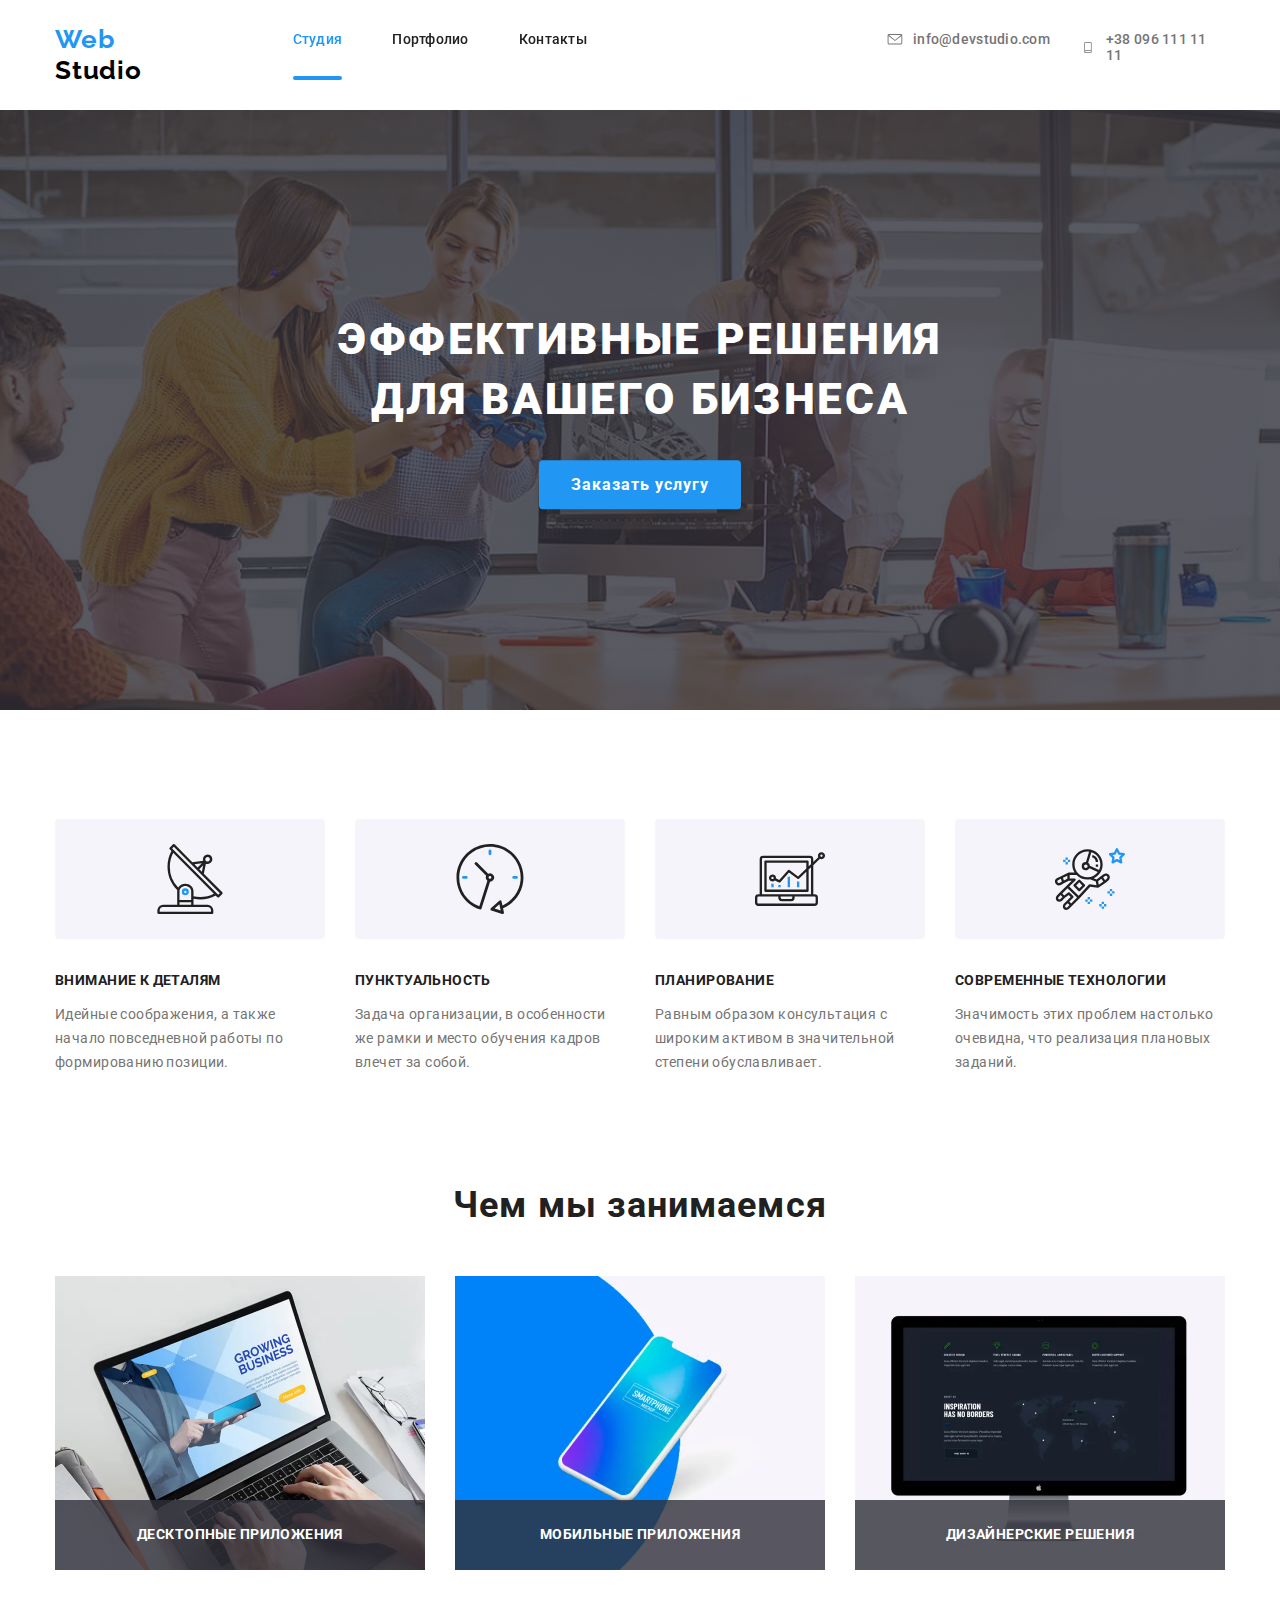
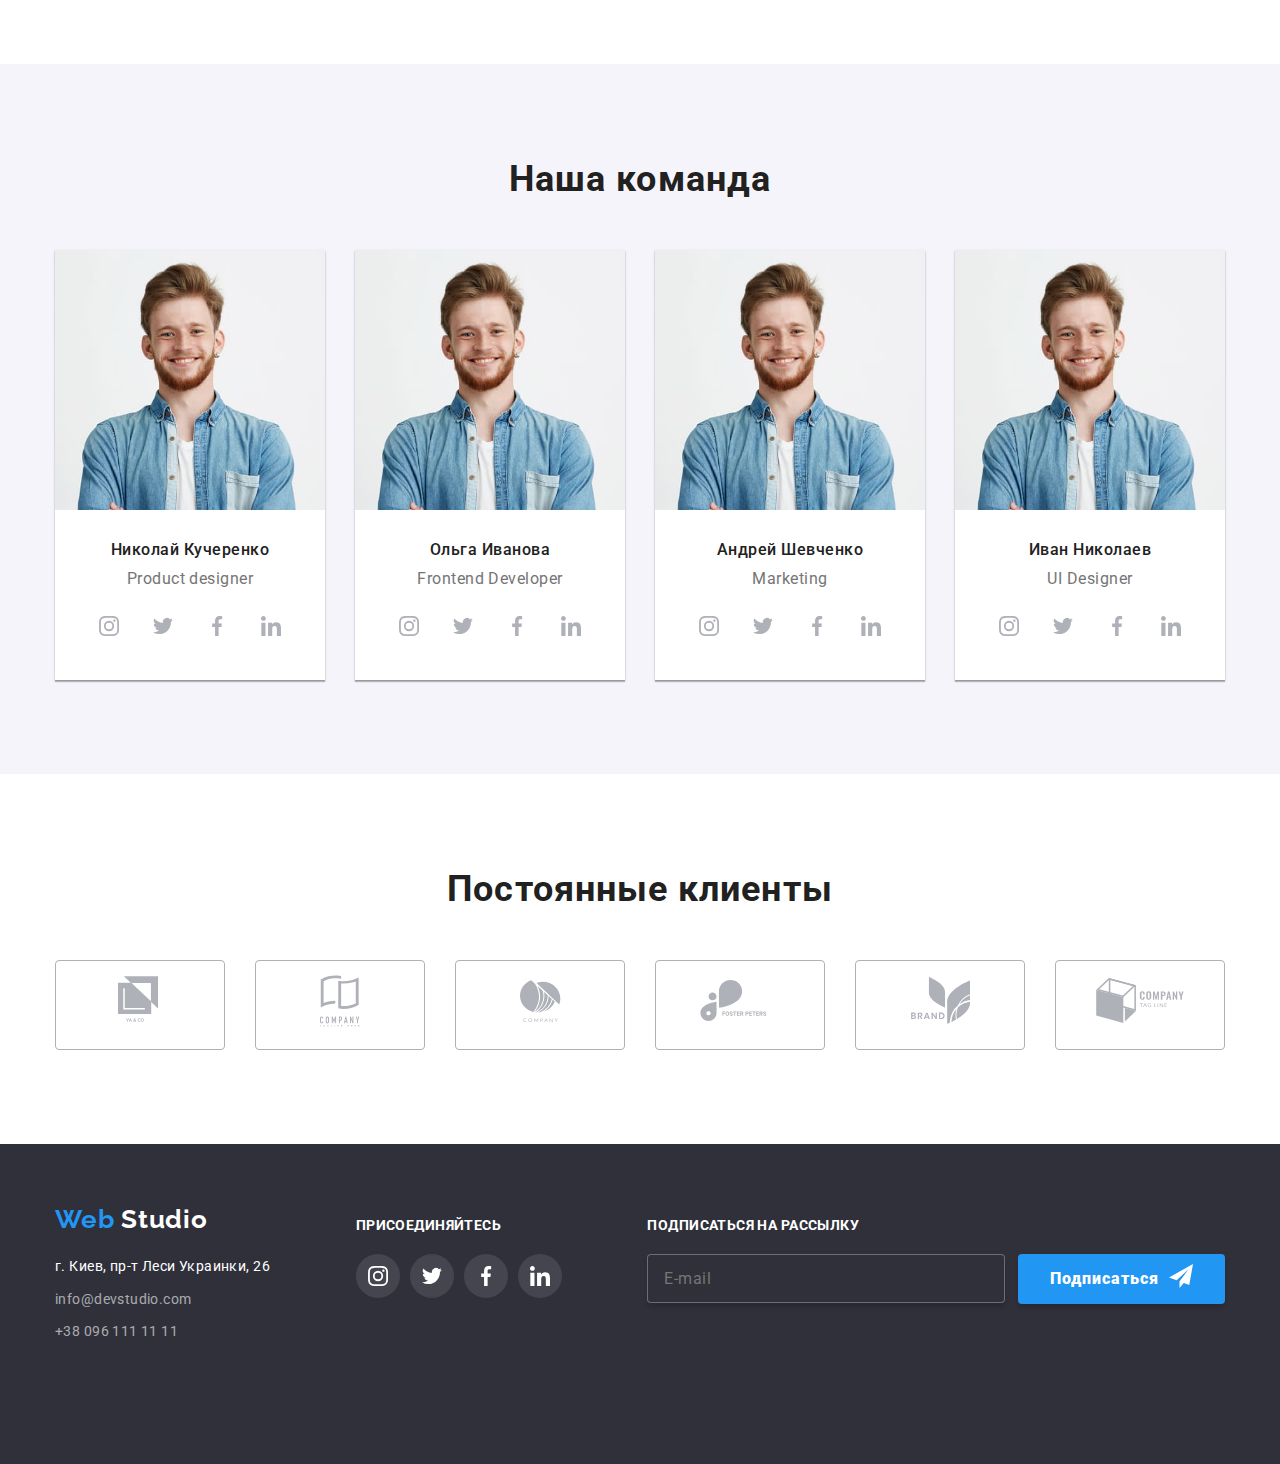
==== commit 4b3b34e2: "fixes some bugs(team/footer/hero)" ====
--- a/index.html
+++ b/index.html
@@ -536,7 +536,6 @@
       </div>
 
     </div>
-    <!-- <p class="copyright">2020 | Developed by GoIT Students </p>  -->
   </footer>
 
 
--- a/css/main.min.css
+++ b/css/main.min.css
@@ -2,5 +2,5 @@
  Consolas,  'Liberation Mono',  Menlo,- monospace;font-size:1em}small{font-size:80%}sub,sup{font-size:75%;line-height:0;position:relative;vertical-align:baseline}sub{bottom:-0.25em}sup{top:-0.5em}button,input,optgroup,select,textarea{font-family:inherit;font-size:100%;line-height:1.15;margin:0}button,select{text-transform:none}button,[type='button'],[type='reset'],[type='submit']{-webkit-appearance:button}button::-moz-focus-inner,[type='button']::-moz-focus-inner,[type='reset']::-moz-focus-inner,[type='submit']::-moz-focus-inner{border-style:none;padding:0}button:-moz-focusring,[type='button']:-moz-focusring,[type='reset']:-moz-focusring,[type='submit']:-moz-focusring{outline:1px dotted ButtonText}fieldset{padding:0.35em 0.75em 0.625em}legend{padding:0}progress{vertical-align:baseline}[type='number']::-webkit-inner-spin-button,[type='number']::-webkit-outer-spin-button{height:auto}[type='search']{-webkit-appearance:textfield;outline-offset:-2px}[type='search']::-webkit-search-decoration{-webkit-appearance:none}::-webkit-file-upload-button{-webkit-appearance:button;font:inherit}summary{display:list-item}html{-webkit-box-sizing:border-box;box-sizing:border-box}*,*::before,*::after{-webkit-box-sizing:inherit;box-sizing:inherit}body{color:#757575;font-family:Roboto,sans-serif;font-weight:400;font-size:14px;line-height:1.71;margin:0}body.modal-open{overflow:hidden}img{display:block;max-width:100%;height:auto}h1,h2,h3{margin-top:0}.main{background-color:#fff}.mobile-menu .site-nav,.mobile-menu .site-auth,.advantages__list,.spec__list,.team__list,.icons__list,.customers__list,.footer__icons-list,.filters__list-cover,.examples{list-style:none;padding:0;margin:0}.header__logo,.site-nav__link,.footer__contact,.filters__button{text-decoration:none;cursor:pointer}.advantages__header,.filters__header,.examples-section__header{position:absolute;clip:rect(0 0 0 0);width:1px;height:1px;margin:-1px}.header--fixed,.advantages__container,.specialization__container,.team__container,.customers__container,.footer-flex,.filters__list-cover,.examples__container{padding-left:15px;padding-right:15px;margin-left:auto;margin-right:auto}@media screen and (max-width: 767px){.header--fixed,.advantages__container,.specialization__container,.team__container,.customers__container,.footer-flex,.filters__list-cover,.examples__container{width:480px}}@media screen and (min-width: 768px){.header--fixed,.advantages__container,.specialization__container,.team__container,.customers__container,.footer-flex,.filters__list-cover,.examples__container{width:768px}}@media screen and (min-width: 1200px){.header--fixed,.advantages__container,.specialization__container,.team__container,.customers__container,.footer-flex,.filters__list-cover,.examples__container{width:1200px}}.modal__open-button,.form__send-button,.subscribe__button{display:inline-block;border-radius:4px;padding:10px 32px;min-width:200px;text-align:center;font-weight:700;font-size:16px;line-height:1.87;letter-spacing:0.06em;color:#fff;background-color:#2196F3;-webkit-box-shadow:0px 4px 4px rgba(0,0,0,0.15);box-shadow:0px 4px 4px rgba(0,0,0,0.15);border:none}.filters__button{display:inline-block;border-radius:4px;padding:6px 22px;text-align:center;font-weight:500;font-size:16px;line-height:1.62;letter-spacing:0.03em;color:#212121;background-color:#F5F4FA;-webkit-transition:color 250ms cubic-bezier(0.4, 0, 0.2, 1),background-color 250ms cubic-bezier(0.4, 0, 0.2, 1),-webkit-box-shadow 250ms cubic-bezier(0.4, 0, 0.2, 1);transition:color 250ms cubic-bezier(0.4, 0, 0.2, 1),background-color 250ms cubic-bezier(0.4, 0, 0.2, 1),-webkit-box-shadow 250ms cubic-bezier(0.4, 0, 0.2, 1);transition:color 250ms cubic-bezier(0.4, 0, 0.2, 1),background-color 250ms cubic-bezier(0.4, 0, 0.2, 1),box-shadow 250ms cubic-bezier(0.4, 0, 0.2, 1);transition:color 250ms cubic-bezier(0.4, 0, 0.2, 1),background-color 250ms cubic-bezier(0.4, 0, 0.2, 1),box-shadow 250ms cubic-bezier(0.4, 0, 0.2, 1),-webkit-box-shadow 250ms cubic-bezier(0.4, 0, 0.2, 1)}.filters__button:hover,.filters__button:focus{color:#fff;background-color:#2196F3;-webkit-box-shadow:0px 2px 2px rgba(0,0,0,0.12),0px 1px 2px rgba(0,0,0,0.08),0px 3px 1px rgba(0,0,0,0.1);box-shadow:0px 2px 2px rgba(0,0,0,0.12),0px 1px 2px rgba(0,0,0,0.08),0px 3px 1px rgba(0,0,0,0.1)}.specialization__main-title,.team__main-title,.customers__main-title{font-weight:700;line-height:1.17;text-align:center;letter-spacing:0.03em;color:#212121}@media screen and (max-width: 1199px){.specialization__main-title,.team__main-title,.customers__main-title{margin-bottom:30px;font-size:28px}}@media screen and (min-width: 1200px){.specialization__main-title,.team__main-title,.customers__main-title{margin-bottom:50px;font-size:36px}}@media screen and (max-width: 1199px){.advantages,.team,.customers{padding-top:60px;padding-bottom:60px}}@media screen and (min-width: 1200px){.advantages,.team,.customers{padding-top:94px;padding-bottom:94px}}.header--fixed{position:relative;display:-webkit-box;display:-ms-flexbox;display:flex;-webkit-box-align:center;-ms-flex-align:center;align-items:center}.header__logo{display:block;font-family:Raleway;font-style:normal;font-weight:700;letter-spacing:0.03em;color:#000}@media screen and (max-width: 767px){.header__logo{padding-top:16px;padding-bottom:16px}}@media screen and (min-width: 768px){.header__logo{padding-top:26px;padding-bottom:25px}}@media screen and (max-width: 1199px){.header__logo{font-size:23px;line-height:1.16}}@media screen and (min-width: 1200px){.header__logo{padding-top:24px;padding-bottom:24px;font-size:26px;line-height:1.19}}.header__logo .web{color:#2196F3}.header__border{border-bottom:1px solid #ECECEC}.main-nav{display:-webkit-box;display:-ms-flexbox;display:flex}@media screen and (max-width: 767px){.mobile-menu .site-nav{display:-webkit-box;display:-ms-flexbox;display:flex;-webkit-box-orient:vertical;-webkit-box-direction:normal;-ms-flex-direction:column;flex-direction:column;-webkit-box-align:center;-ms-flex-align:center;align-items:center;padding-bottom:60px;margin-right:auto;margin-left:auto}}@media screen and (min-width: 768px){.mobile-menu .site-nav{display:-webkit-box;display:-ms-flexbox;display:flex;margin-left:81px;margin-right:84px;z-index:9}.mobile-menu .site-nav .site-nav__item+.site-nav__item{margin-left:50px}}@media screen and (min-width: 1200px){.mobile-menu .site-nav{margin-left:85px;margin-right:300px}}@media screen and (max-width: 767px){.mobile-menu .site-nav__item:not(:last-child){margin-bottom:40px}}.site-nav__link{display:block;font-weight:500;line-height:1.14;letter-spacing:0.02em;color:#212121;-webkit-transition:color 250ms cubic-bezier(0.4, 0, 0.2, 1);transition:color 250ms cubic-bezier(0.4, 0, 0.2, 1)}.site-nav__link:hover,.site-nav__link:focus{color:#2196F3}@media screen and (max-width: 767px){.site-nav__link{font-size:18px;line-height:1.16}}@media screen and (min-width: 768px){.site-nav__link{padding-top:32px;padding-bottom:32px;font-size:14px;line-height:1.14}}.site-nav__link--current{position:relative;color:#2196F3}.site-nav__link--current::after{position:absolute;content:'';bottom:0;right:0;display:block;width:100%;height:4px;background:#2196F3;border-radius:2px;-webkit-transform:scaleX(1);transform:scaleX(1);-webkit-transform-origin:bottom left;transform-origin:bottom left;-webkit-transition:-webkit-transform 250ms cubic-bezier(0.4, 0, 0.2, 1);transition:-webkit-transform 250ms cubic-bezier(0.4, 0, 0.2, 1);transition:transform 250ms cubic-bezier(0.4, 0, 0.2, 1);transition:transform 250ms cubic-bezier(0.4, 0, 0.2, 1), -webkit-transform 250ms cubic-bezier(0.4, 0, 0.2, 1)}.site-nav__link--current:hover::after{-webkit-transform:scaleX(0);transform:scaleX(0)}@media screen and (max-width: 767px){.site-nav__link--current{padding-bottom:10px}}.mobile-menu .site-auth{margin-left:auto}@media screen and (max-width: 767px){.mobile-menu .site-auth{display:-webkit-box;display:-ms-flexbox;display:flex;-webkit-box-orient:vertical;-webkit-box-direction:normal;-ms-flex-direction:column;flex-direction:column;-webkit-box-align:center;-ms-flex-align:center;align-items:center}}@media screen and (min-width: 768px){.mobile-menu .site-auth{display:inline-block}}@media screen and (min-width: 1200px){.mobile-menu .site-auth{display:-webkit-box;display:-ms-flexbox;display:flex}}@media screen and (min-width: 1200px){.site-auth__item+.site-auth__item{margin-left:30px}}@media screen and (max-width: 767px){.mobile-menu .site-auth__item:not(:last-child){margin-bottom:16px}}@media screen and (min-width: 768px){.site-auth__button{display:block}}@media screen and (min-width: 1200px){.site-auth__button{display:inline-block;padding-top:32px;padding-bottom:32px}}@media screen and (min-width: 768px) and (max-width: 1199px){.site-auth__button-mail{padding-top:21px;margin-bottom:10px}}@media screen and (min-width: 768px) and (max-width: 1199px){.site-auth__button-tel{padding-bottom:17px}}.site-auth__link{display:-webkit-box;display:-ms-flexbox;display:flex;-webkit-box-align:center;-ms-flex-align:center;align-items:center;text-decoration:none;font-weight:500;letter-spacing:0.02em;text-decoration:none;cursor:pointer;color:#757575;-webkit-transition:color 250ms cubic-bezier(0.4, 0, 0.2, 1);transition:color 250ms cubic-bezier(0.4, 0, 0.2, 1)}@media screen and (max-width: 767px){.site-auth__link{font-size:18px;line-height:1.16}}@media screen and (min-width: 768px){.site-auth__link{font-size:12px;line-height:1.16}}@media screen and (min-width: 1200px){.site-auth__link{font-size:14px;line-height:1.14}}.site-auth__icon{width:16px;height:11px;margin-right:10px;fill:#757575;-webkit-transition:fill 250ms cubic-bezier(0.4, 0, 0.2, 1);transition:fill 250ms cubic-bezier(0.4, 0, 0.2, 1)}.site-auth__button:hover a,.site-auth__button:focus a{color:#2196F3}.site-auth__button:hover svg,.site-auth__button:focus svg{fill:#2196F3}.mobile__button{display:inline-block;margin:0;padding:0;border:none;background-color:transparent;margin-left:267px}@media screen and (min-width: 768px){.mobile__button{display:none}}.mobile__button-icon{width:40px;height:40px;fill:#212121}.mobile__button-icon:hover,.mobile__button-icon:focus{fill:#2196F3}@media screen and (min-width: 768px){.mobile__button-icon{display:none}}.mobile__button-icon--cross{display:none}.mobile__button.is-open .mobile__button-icon--cross{display:block}.mobile__button.is-open .mobile__button-icon--menu{display:none}@media screen and (max-width: 767px){.mobile-menu{display:none;position:absolute;top:100%;left:0;width:100%;z-index:6;padding-top:60px;padding-bottom:60px;background-color:#fff}.mobile-menu.is-open{display:block}}@media screen and (min-width: 768px){.mobile-menu{display:-webkit-box;display:-ms-flexbox;display:flex}}.hero{text-align:center}.hero__overlay{position:relative;margin-left:auto;margin-right:auto;width:480px;height:400px;background-repeat:no-repeat;background-position:center;background-size:cover;background-color:#2F303A}@media screen and (max-width: 767px){.hero__overlay{background-image:-webkit-gradient(linear, left top, right top, from(rgba(47,48,58,0.8)), to(rgba(47,48,58,0.8))),url("../images/hero-480.jpg");background-image:linear-gradient(to right, rgba(47,48,58,0.8), rgba(47,48,58,0.8)),url("../images/hero-480.jpg")}}@media screen and (max-width: 767px) and (min-device-pixel-ratio: 2), screen and (max-width: 767px) and (-webkit-min-device-pixel-ratio: 2), screen and (max-width: 767px) and (min-resolution: 192dpi), screen and (max-width: 767px) and (min-resolution: 2dppx){.hero__overlay{background-image:-webkit-gradient(linear, left top, right top, from(rgba(47,48,58,0.8)), to(rgba(47,48,58,0.8))),url("../images/hero-480@2x.jpg");background-image:linear-gradient(to right, rgba(47,48,58,0.8), rgba(47,48,58,0.8)),url("../images/hero-480@2x.jpg")}}@media screen and (min-width: 768px){.hero__overlay{width:768px;height:400px;background-image:-webkit-gradient(linear, left top, right top, from(rgba(47,48,58,0.8)), to(rgba(47,48,58,0.8))),url("../images/hero-768.jpg");background-image:linear-gradient(to right, rgba(47,48,58,0.8), rgba(47,48,58,0.8)),url("../images/hero-768.jpg")}}@media screen and (min-width: 768px) and (min-device-pixel-ratio: 2), screen and (min-width: 768px) and (-webkit-min-device-pixel-ratio: 2), screen and (min-width: 768px) and (min-resolution: 192dpi), screen and (min-width: 768px) and (min-resolution: 2dppx){.hero__overlay{background-image:-webkit-gradient(linear, left top, right top, from(rgba(47,48,58,0.8)), to(rgba(47,48,58,0.8))),url("../images/hero-768@2x.jpg");background-image:linear-gradient(to right, rgba(47,48,58,0.8), rgba(47,48,58,0.8)),url("../images/hero-768@2x.jpg")}}@media screen and (min-width: 1200px){.hero__overlay{width:1600px;height:600px;background-image:-webkit-gradient(linear, left top, right top, from(rgba(47,48,58,0.8)), to(rgba(47,48,58,0.8))),url("../images/hero-1200.jpg");background-image:linear-gradient(to right, rgba(47,48,58,0.8), rgba(47,48,58,0.8)),url("../images/hero-1200.jpg")}}@media screen and (min-width: 1200px) and (min-device-pixel-ratio: 2), screen and (min-width: 1200px) and (-webkit-min-device-pixel-ratio: 2), screen and (min-width: 1200px) and (min-resolution: 192dpi), screen and (min-width: 1200px) and (min-resolution: 2dppx){.hero__overlay{background-image:-webkit-gradient(linear, left top, right top, from(rgba(47,48,58,0.8)), to(rgba(47,48,58,0.8))),url("../images/hero-1200@2x.jpg");background-image:linear-gradient(to right, rgba(47,48,58,0.8), rgba(47,48,58,0.8)),url("../images/hero-1200@2x.jpg")}}.hero__text{position:absolute;top:50%;left:50%;-webkit-transform:translate(-50%, -50%);transform:translate(-50%, -50%)}.hero__title{margin-top:o;margin-bottom:30px;font-weight:900;letter-spacing:0.06em;text-transform:uppercase;color:#fff}@media screen and (max-width: 767px){.hero__title{width:360px;height:84px}}@media screen and (max-width: 1199px){.hero__title{font-size:26px;line-height:1.62}}@media screen and (min-width: 1200px){.hero__title{font-size:44px;line-height:1.36}}.backdrop{position:fixed;top:0;left:0;width:100%;height:100%;background-color:rgba(0,0,0,0.2);opacity:1;-webkit-transition:opacity 250ms cubic-bezier(0.4, 0, 0.2, 1);transition:opacity 250ms cubic-bezier(0.4, 0, 0.2, 1);z-index:4;padding-top:93px;padding-bottom:94px;padding-left:15px;padding-right:15px;overflow-y:scroll}.backdrop.is-hidden{opacity:0;pointer-events:none}.backdrop.is-hidden .modal{-webkit-transform:translate(-50%, -50%) scale(0.9);transform:translate(-50%, -50%) scale(0.9);opacity:0}.modal{position:absolute;top:50%;left:50%;background-color:#fff;-webkit-box-shadow:0px 2px 1px rgba(0,0,0,0.2),0px 1px 1px rgba(0,0,0,0.14),0px 1px 3px rgba(0,0,0,0.12);box-shadow:0px 2px 1px rgba(0,0,0,0.2),0px 1px 1px rgba(0,0,0,0.14),0px 1px 3px rgba(0,0,0,0.12);border-radius:4px;-webkit-transform:translate(-50%, -50%) scale(1);transform:translate(-50%, -50%) scale(1);opacity:1;z-index:5;-webkit-transition:opacity 250ms cubic-bezier(0.4, 0, 0.2, 1),-webkit-transform 250ms cubic-bezier(0.4, 0, 0.2, 1);transition:opacity 250ms cubic-bezier(0.4, 0, 0.2, 1),-webkit-transform 250ms cubic-bezier(0.4, 0, 0.2, 1);transition:transform 250ms cubic-bezier(0.4, 0, 0.2, 1),opacity 250ms cubic-bezier(0.4, 0, 0.2, 1);transition:transform 250ms cubic-bezier(0.4, 0, 0.2, 1),opacity 250ms cubic-bezier(0.4, 0, 0.2, 1),-webkit-transform 250ms cubic-bezier(0.4, 0, 0.2, 1)}@media screen and (max-width: 767px){.modal{top:10%;-webkit-transform:translateX(-50%) scale(1);transform:translateX(-50%) scale(1)}}@media screen and (max-width: 1199px){.modal{width:450px;min-height:609px}}@media screen and (min-width: 1200px){.modal{width:528px;min-height:581px}}.modal-closing{position:absolute;top:8px;right:8px;display:-webkit-box;display:-ms-flexbox;display:flex;margin:0;padding:0;width:30px;height:30px;border-radius:50%;border:none;background-color:white;border:1px solid rgba(0,0,0,0.1)}.modal__close-button{position:absolute;margin-right:6px;margin-left:5px;margin-top:6px;margin-bottom:6px;display:block;width:18px;height:18px;fill:#000;-webkit-transition:fill 250ms cubic-bezier(0.4, 0, 0.2, 1);transition:fill 250ms cubic-bezier(0.4, 0, 0.2, 1)}.modal-closing:hover>.modal__close-button,.modal-closing:focus>.modal__close-button{fill:#2196F3}.form{padding:40px}.form__header{margin:0;padding-bottom:30px;font-style:normal;font-weight:700;font-size:20px;line-height:1.15;text-align:center;letter-spacing:0.03em;color:#212121}.form__field{position:relative;display:block;margin-bottom:28px}.form__input{width:100%;padding:12px 16px;padding-left:42px;display:block;border:1px solid rgba(33,33,33,0.2);border-radius:4px}.form__label{position:absolute;top:0;left:42px;-webkit-transform:translateY(50%);transform:translateY(50%);-webkit-transition:color 250ms cubic-bezier(0.4, 0, 0.2, 1),-webkit-transform 250ms cubic-bezier(0.4, 0, 0.2, 1);transition:color 250ms cubic-bezier(0.4, 0, 0.2, 1),-webkit-transform 250ms cubic-bezier(0.4, 0, 0.2, 1);transition:transform 250ms cubic-bezier(0.4, 0, 0.2, 1),color 250ms cubic-bezier(0.4, 0, 0.2, 1);transition:transform 250ms cubic-bezier(0.4, 0, 0.2, 1),color 250ms cubic-bezier(0.4, 0, 0.2, 1),-webkit-transform 250ms cubic-bezier(0.4, 0, 0.2, 1)}.form__field:focus-within>.form__label,.form__input:not(:placeholder-shown)+.form__label{-webkit-transform:translate(-27px, -20px);transform:translate(-27px, -20px);color:#2196F3}textarea{height:120px;margin:0}.textarea__label{position:absolute;top:0;left:16px;-webkit-transform:translateY(50%);transform:translateY(50%);-webkit-transition:color 250ms cubic-bezier(0.4, 0, 0.2, 1),-webkit-transform 250ms cubic-bezier(0.4, 0, 0.2, 1);transition:color 250ms cubic-bezier(0.4, 0, 0.2, 1),-webkit-transform 250ms cubic-bezier(0.4, 0, 0.2, 1);transition:transform 250ms cubic-bezier(0.4, 0, 0.2, 1),color 250ms cubic-bezier(0.4, 0, 0.2, 1);transition:transform 250ms cubic-bezier(0.4, 0, 0.2, 1),color 250ms cubic-bezier(0.4, 0, 0.2, 1),-webkit-transform 250ms cubic-bezier(0.4, 0, 0.2, 1)}.form__field:focus-within>.textarea__label,.form__input:not(:placeholder-shown)+.textarea__label{-webkit-transform:translate(2px, -20px);transform:translate(2px, -20px);color:#2196F3}.form__icon{position:absolute;top:13px;left:16px;width:18px;height:18px;display:inline-block;background-size:cover;-webkit-transition:fill 250ms cubic-bezier(0.4, 0, 0.2, 1);transition:fill 250ms cubic-bezier(0.4, 0, 0.2, 1)}.form__field:focus-within>.form__icon{fill:#2196F3}.policy{display:-webkit-box;display:-ms-flexbox;display:flex;margin-top:20px;margin-bottom:30px;-webkit-box-align:center;-ms-flex-align:center;align-items:center}@media screen and (min-width: 1200px){.policy{padding-left:13px}}.policy input[type='checkbox']{margin-right:8px}.policy__text{letter-spacing:0.03em;color:#757575}@media screen and (max-width: 1199px){.policy__text{font-size:12px;line-height:1.16}}@media screen and (min-width: 1200px){.policy__text{font-size:14px;line-height:1.71}}.policy a{color:#2196F3}.checkbox{position:absolute;width:1px;height:1px;margin:-1px;border:0;padding:0;clip:rect(0 0 0 0);overflow:hidden}.check-icon{display:inline-block;width:16px;height:15px;margin-right:8px;border:2px solid #212121;border-radius:4px}.checkbox:checked+.check-icon{background-image:url("../images/icon-check-blue.svg");background-size:cover;background-origin:border-box;border:2px solid transparent}.form__send-button{display:block;margin-left:auto;margin-right:auto}.advantages{background-color:#fff}@media screen and (max-width: 1199px){.advantages{padding-top:60px;padding-bottom:60px}}@media screen and (min-width: 1200px){.advantages{padding-top:94px;padding-bottom:94px}}.advantages__list{position:relative}@media screen and (min-width: 768px){.advantages__list{display:-webkit-box;display:-ms-flexbox;display:flex;-ms-flex-wrap:wrap;flex-wrap:wrap;margin:-15px}}@media screen and (min-width: 1200px){.advantages__list{padding-bottom:0;margin-bottom:0;margin-top:0}}.advantages__title{margin-top:30px;margin-bottom:10px;font-weight:700;font-size:14px;line-height:1.14x;letter-spacing:0.03em;text-transform:uppercase;color:#212121}@media screen and (max-width: 767px){.advantages__title{text-align:center}}@media screen and (min-width: 1200px){.advantages__title{width:270px;display:block}}.advantages__text{margin-top:0;margin-bottom:0;letter-spacing:0.03em}@media screen and (min-width: 1200px){.advantages__text{width:270px;display:block}}@media screen and (min-width: 768px){.advantages__item{width:calc((100% - 60px) / 2);margin:15px}}@media screen and (min-width: 1200px){.advantages__item{width:270px}}@media screen and (max-width: 767px){.advantages__item:not(:last-child){margin-bottom:30px}}.advantages__icon{width:70px;height:70px}.advantages__icon-bcg{display:-webkit-box;display:-ms-flexbox;display:flex;height:120px;margin:0;-webkit-box-pack:center;-ms-flex-pack:center;justify-content:center;-webkit-box-align:center;-ms-flex-align:center;align-items:center;background-color:#F5F4FA;border-radius:4px}@media screen and (max-width: 767px){.advantages__icon-bcg{width:450px}}@media screen and (min-width: 768px){.advantages__icon-bcg{width:354px}}@media screen and (min-width: 1200px){.advantages__icon-bcg{width:270px}}.specialization{padding-bottom:94px;background-color:#fff}@media screen and (max-width: 1199px){.specialization{display:none}}.spec__list{display:-webkit-box;display:-ms-flexbox;display:flex;-ms-flex-wrap:wrap;flex-wrap:wrap}.spec__item{width:calc((100% - 60px) / 3)}.spec__item+.spec__item{margin-left:30px}.spec__overlay{position:relative}.spec__title{position:absolute;bottom:0;right:0;display:block;padding:27px;margin:0;width:100%;height:70px;font-weight:700;font-size:14px;line-height:1.14;letter-spacing:0.03em;text-align:center;text-transform:uppercase;color:#fff;background-color:rgba(47,48,58,0.8)}.team{background-color:#F5F4FA}@media screen and (max-width: 767px){.team{width:480px}}.team__list{display:-webkit-box;display:-ms-flexbox;display:flex;-ms-flex-wrap:wrap;flex-wrap:wrap;margin:-15px}.team__item{margin:15px;text-align:center;-webkit-box-shadow:0px 2px 1px rgba(0,0,0,0.2),0px 1px 1px rgba(0,0,0,0.14),0px 1px 3px rgba(0,0,0,0.12);box-shadow:0px 2px 1px rgba(0,0,0,0.2),0px 1px 1px rgba(0,0,0,0.14),0px 1px 3px rgba(0,0,0,0.12);background:#fff}@media screen and (max-width: 767px){.team__item{width:450px}.team__item img{width:450px}}@media screen and (min-width: 768px){.team__item{width:calc((100% - 60px) / 2)}.team__item img{width:354px}}@media screen and (min-width: 1199px){.team__item{width:270px}}.team__list .thumb{height:320px}@media screen and (min-width: 768px){.team__list .thumb{height:260px}}.team__item img{display:block;width:100%;height:100%;-o-object-fit:cover;object-fit:cover;-o-object-position:top;object-position:top}@media screen and (min-width: 768px){.team__list .thumb{height:260px}}.team__names{padding-top:30px;margin-bottom:10px;font-weight:500;font-size:16px;line-height:1.19;letter-spacing:0.03em;color:#212121}.team__jobs{margin-top:0;margin-bottom:16px;font-size:16px;line-height:1.19;letter-spacing:0.03em}.icons__list{display:-webkit-box;display:-ms-flexbox;display:flex;-webkit-box-pack:center;-ms-flex-pack:center;justify-content:center;padding-bottom:24px}.icons__list>li+li{margin-left:10px}.team__icon{width:44px;height:44px;fill:#AFB1B8;border-radius:50%;background-color:#fff;-webkit-transition:fill 250ms cubic-bezier(0.4, 0, 0.2, 1),background-color 250ms cubic-bezier(0.4, 0, 0.2, 1);transition:fill 250ms cubic-bezier(0.4, 0, 0.2, 1),background-color 250ms cubic-bezier(0.4, 0, 0.2, 1)}.team__icon:hover,.team__icon:focus{fill:#fff;background-color:#2196F3}.customers{background-color:#fff}.customers__list{display:-webkit-box;display:-ms-flexbox;display:flex;-ms-flex-wrap:wrap;flex-wrap:wrap;-webkit-box-pack:center;-ms-flex-pack:center;justify-content:center;margin:-15px}.customers__item{display:-webkit-box;display:-ms-flexbox;display:flex;height:90px;margin:15px}@media screen and (max-width: 767px){.customers__item{width:calc((100% - 60px) / 2)}}@media screen and (min-width: 768px){.customers__item{width:calc((100% - 90px) / 3)}}@media screen and (min-width: 1200px){.customers__item{display:-webkit-inline-box;display:-ms-inline-flexbox;display:inline-flex;width:170px}}.customers__link{display:-webkit-box;display:-ms-flexbox;display:flex;-webkit-box-pack:center;-ms-flex-pack:center;justify-content:center;-webkit-box-align:center;-ms-flex-align:center;align-items:center;border:1px solid #AFB1B8;border-radius:4px;cursor:pointer;-webkit-transition:border-color 250ms cubic-bezier(0.4, 0, 0.2, 1);transition:border-color 250ms cubic-bezier(0.4, 0, 0.2, 1)}@media screen and (max-width: 767px){.customers__link{width:210px}}@media screen and (min-width: 768px){.customers__link{width:226px}}@media screen and (min-width: 1200px){.customers__link{width:170px}}.customers__link:hover,.customers__link:focus{border-color:#2196F3}.customers__icon{display:-webkit-inline-box;display:-ms-inline-flexbox;display:inline-flex;fill:#AFB1B8;-webkit-transition:fill 250ms cubic-bezier(0.4, 0, 0.2, 1);transition:fill 250ms cubic-bezier(0.4, 0, 0.2, 1)}.customers__link:hover .customers__icon{fill:#2196F3}.footer{padding-top:60px;padding-bottom:60px;background-color:#2F303A}@media screen and (max-width: 767px){.footer{width:480px}}@media screen and (min-width: 768px){.footer-flex{display:-webkit-box;display:-ms-flexbox;display:flex;-ms-flex-pack:distribute;justify-content:space-around;-ms-flex-wrap:wrap;flex-wrap:wrap}}@media screen and (min-width: 1200px){.footer-flex{-webkit-box-pack:justify;-ms-flex-pack:justify;justify-content:space-between}}.footer__logo{display:block;margin-top:0;margin-bottom:20px;font-family:Raleway;font-weight:700;font-style:normal;font-size:24px;line-height:1.17;letter-spacing:0.03em;color:#fff}@media screen and (max-width: 1199px){.footer__logo{text-align:center}}@media screen and (min-width: 1200px){.footer__logo{font-size:26px;line-height:1.18}}.footer__logo .web{color:#2196F3}.address{margin-bottom:60px}.address__name{margin-top:0;margin-bottom:0;font-style:normal;letter-spacing:0.03em;color:#fff}@media screen and (max-width: 767px){.address__name{text-align:center}}.footer__contact{display:block;margin-top:9px;font-style:normal;letter-spacing:0.03em;color:rgba(255,255,255,0.6)}@media screen and (max-width: 1199px){.footer__contact{text-align:center}}.connect__text{margin-bottom:20px;font-weight:700;line-height:1.14;letter-spacing:0.03em;text-transform:uppercase;color:#fff}@media screen and (max-width: 1199px){.connect__text{text-align:center}}.footer__icons-list{display:-webkit-box;display:-ms-flexbox;display:flex;-webkit-box-pack:center;-ms-flex-pack:center;justify-content:center;margin-bottom:60px}.footer__icons-list>li+li{margin-left:10px}.footer__social-icon{width:44px;height:44px;fill:#fff;border-radius:50%;background-color:rgba(255,255,255,0.1);-webkit-transition:fill 250ms cubic-bezier(0.4, 0, 0.2, 1),background-color 250ms cubic-bezier(0.4, 0, 0.2, 1);transition:fill 250ms cubic-bezier(0.4, 0, 0.2, 1),background-color 250ms cubic-bezier(0.4, 0, 0.2, 1)}.footer__social-icon:hover,.footer__social-icon:focus{fill:#fff;background-color:#2196F3}.subscribe__email{height:49px;padding:15px 16px;font-size:16px;line-height:1.87;letter-spacing:0.03em;color:rgba(255,255,255,0.6);border:1px solid rgba(255,255,255,0.3);-webkit-box-shadow:0px 4px 4px rgba(0,0,0,0.15);box-shadow:0px 4px 4px rgba(0,0,0,0.15);border-radius:4px;background-color:#2F303A}@media screen and (max-width: 1199px){.subscribe__email{width:450px;margin-bottom:20px}}@media screen and (min-width: 1200px){.subscribe__email{width:358px;margin-right:10px}}.subscribe__button{position:relative;overflow:hidden}.subscribe__button:hover,.subscribe__button:focus{background-color:palevioletred}@media screen and (max-width: 1199px){.subscribe__button{display:block;margin-left:auto;margin-right:auto}}.btn-text{display:-webkit-inline-box;display:-ms-inline-flexbox;display:inline-flex;font-weight:900;font-family:Roboto;-ms-flex-line-pack:baseline;align-content:baseline;cursor:pointer;overflow:hidden;-webkit-transition:background-color 250ms cubic-bezier(0.4, 0, 0.2, 1);transition:background-color 250ms cubic-bezier(0.4, 0, 0.2, 1)}.btn-text::after{content:'';display:inline-block;margin-left:10px;width:24px;height:24px;-ms-flex-line-pack:center;align-content:center;background-image:url("../images/send.svg");background-size:contain;-webkit-transition:-webkit-transform 250ms cubic-bezier(0.4, 0, 0.2, 1);transition:-webkit-transform 250ms cubic-bezier(0.4, 0, 0.2, 1);transition:transform 250ms cubic-bezier(0.4, 0, 0.2, 1);transition:transform 250ms cubic-bezier(0.4, 0, 0.2, 1), -webkit-transform 250ms cubic-bezier(0.4, 0, 0.2, 1)}.btn-text:hover::after{-webkit-transform:translateY(-35px);transform:translateY(-35px)}.btn-text::before{position:absolute;-webkit-transform:translateY(40px);transform:translateY(40px);right:30px;content:'';display:inline-block;width:24px;height:24px;background-image:url(../images/mail.svg);background-repeat:no-repeat;background-size:contain;fill:#fff;-webkit-transition:-webkit-transform 250ms cubic-bezier(0.4, 0, 0.2, 1);transition:-webkit-transform 250ms cubic-bezier(0.4, 0, 0.2, 1);transition:transform 250ms cubic-bezier(0.4, 0, 0.2, 1);transition:transform 250ms cubic-bezier(0.4, 0, 0.2, 1), -webkit-transform 250ms cubic-bezier(0.4, 0, 0.2, 1)}.btn-text:hover::before{-webkit-transform:translateY(0);transform:translateY(0)}@media screen and (max-width: 767px){.filters{padding-top:60px;padding-bottom:40px}}@media screen and (min-width: 768px){.filters{padding-top:60px;padding-bottom:30px}}@media screen and (min-width: 1200px){.filters{padding-top:93px;padding-bottom:50px}}.filters__list{display:-webkit-box;display:-ms-flexbox;display:flex;-ms-flex-wrap:wrap;flex-wrap:wrap}@media screen and (max-width: 767px){.filters__list{-ms-flex-line-pack:start;align-content:flex-start}}@media screen and (min-width: 768px){.filters__list{-webkit-box-pack:center;-ms-flex-pack:center;justify-content:center}}@media screen and (max-width: 767px){.filters__list-item{margin-right:8px}.filters__list-item:not(:nth-last-child(-n+2)){margin-bottom:15px}}@media screen and (min-width: 768px){.filters__list-item+.filters__list-item{margin-left:8px}}@media screen and (max-width: 1199px){.examples-section{padding-bottom:60px}}@media screen and (min-width: 1200px){.examples-section{padding-bottom:94px}}.examples{display:-webkit-box;display:-ms-flexbox;display:flex;-ms-flex-wrap:wrap;flex-wrap:wrap;margin:-15px}.examples__item{margin:15px}@media screen and (max-width: 767px){.examples__item{width:450px}.examples__item img{width:450px}}@media screen and (min-width: 767px){.examples__item{width:calc((100% - 60px) / 2)}.examples__item img{width:354px}}@media screen and (min-width: 1200px){.examples__item{width:calc((100% - 90px) / 3)}.examples__item img{width:370px}}.examples__item:hover,.examples__item:focus{-webkit-box-shadow:1px 4px 6px rgba(0,0,0,0.16),0px 4px 4px rgba(0,0,0,0.06),0px 1px 1px rgba(0,0,0,0.12);box-shadow:1px 4px 6px rgba(0,0,0,0.16),0px 4px 4px rgba(0,0,0,0.06),0px 1px 1px rgba(0,0,0,0.12)}.examples__overlay{position:relative;overflow:hidden}.examples__overlay::before{content:'';position:absolute;display:block;width:100%;height:100%;background:rgba(33,150,243,0.9);z-index:1;opacity:0;-webkit-transform:translateY(100%);transform:translateY(100%);-webkit-transition:-webkit-transform 250ms cubic-bezier(0.4, 0, 0.2, 1);transition:-webkit-transform 250ms cubic-bezier(0.4, 0, 0.2, 1);transition:transform 250ms cubic-bezier(0.4, 0, 0.2, 1);transition:transform 250ms cubic-bezier(0.4, 0, 0.2, 1), -webkit-transform 250ms cubic-bezier(0.4, 0, 0.2, 1)}.examples__item:hover .examples__overlay::before{opacity:1;-webkit-transform:translateY(0);transform:translateY(0)}.examples__overlay-text{position:absolute;display:block;width:322px;height:168px;margin:0;bottom:63px;left:24px;z-index:2;font-style:normal;font-size:18px;line-height:1.55;letter-spacing:0.03em;color:#fff;opacity:0}.examples__item:hover .examples__overlay-text{opacity:1}.examples__card-content{border-bottom:1px solid #eee;border-left:1px solid #eee;border-right:1px solid #eee;display:block}.examples__headings{padding-top:20px;margin-bottom:4px;padding-left:24px;padding-right:24px;font-weight:700;font-size:18px;line-height:2;letter-spacing:0.06em;text-overflow:ellipsis;overflow:hidden;color:#212121}@media screen and (min-width: 768px) and (max-width: 1199px){.examples__headings{width:350px;white-space:nowrap;text-overflow:ellipsis}}.examples__type{margin-top:0;margin-bottom:0;padding-bottom:20px;padding-left:24px;padding-right:24px;font-style:normal;font-size:16px;line-height:1.87;letter-spacing:0.03em;color:#757575}
+ monospace;font-size:1em}small{font-size:80%}sub,sup{font-size:75%;line-height:0;position:relative;vertical-align:baseline}sub{bottom:-0.25em}sup{top:-0.5em}button,input,optgroup,select,textarea{font-family:inherit;font-size:100%;line-height:1.15;margin:0}button,select{text-transform:none}button,[type='button'],[type='reset'],[type='submit']{-webkit-appearance:button}button::-moz-focus-inner,[type='button']::-moz-focus-inner,[type='reset']::-moz-focus-inner,[type='submit']::-moz-focus-inner{border-style:none;padding:0}button:-moz-focusring,[type='button']:-moz-focusring,[type='reset']:-moz-focusring,[type='submit']:-moz-focusring{outline:1px dotted ButtonText}fieldset{padding:0.35em 0.75em 0.625em}legend{padding:0}progress{vertical-align:baseline}[type='number']::-webkit-inner-spin-button,[type='number']::-webkit-outer-spin-button{height:auto}[type='search']{-webkit-appearance:textfield;outline-offset:-2px}[type='search']::-webkit-search-decoration{-webkit-appearance:none}::-webkit-file-upload-button{-webkit-appearance:button;font:inherit}summary{display:list-item}html{-webkit-box-sizing:border-box;box-sizing:border-box}*,*::before,*::after{-webkit-box-sizing:inherit;box-sizing:inherit}body{color:#757575;font-family:Roboto,sans-serif;font-weight:400;font-size:14px;line-height:1.71;margin:0}body.modal-open{overflow:hidden}img{display:block;max-width:100%;height:auto}h1,h2,h3{margin-top:0}.main{background-color:#fff}.mobile-menu .site-nav,.mobile-menu .site-auth,.advantages__list,.spec__list,.team__list,.icons__list,.customers__list,.footer__icons-list,.filters__list-cover,.examples{list-style:none;padding:0;margin:0}.header__logo,.site-nav__link,.footer__contact,.filters__button{text-decoration:none;cursor:pointer}.advantages__header,.filters__header,.examples-section__header{position:absolute;clip:rect(0 0 0 0);width:1px;height:1px;margin:-1px}.header--fixed,.advantages__container,.specialization__container,.team__container,.customers__container,.footer-flex,.filters__list-cover,.examples__container{padding-left:15px;padding-right:15px;margin-left:auto;margin-right:auto}@media screen and (max-width: 767px){.header--fixed,.advantages__container,.specialization__container,.team__container,.customers__container,.footer-flex,.filters__list-cover,.examples__container{width:480px}}@media screen and (min-width: 768px){.header--fixed,.advantages__container,.specialization__container,.team__container,.customers__container,.footer-flex,.filters__list-cover,.examples__container{width:768px}}@media screen and (min-width: 1200px){.header--fixed,.advantages__container,.specialization__container,.team__container,.customers__container,.footer-flex,.filters__list-cover,.examples__container{width:1200px}}.modal__open-button,.form__send-button,.subscribe__button{display:inline-block;border-radius:4px;padding:10px 32px;min-width:200px;text-align:center;font-weight:700;font-size:16px;line-height:1.87;letter-spacing:0.06em;color:#fff;background-color:#2196F3;-webkit-box-shadow:0px 4px 4px rgba(0,0,0,0.15);box-shadow:0px 4px 4px rgba(0,0,0,0.15);border:none}.filters__button{display:inline-block;border-radius:4px;padding:6px 22px;text-align:center;font-weight:500;font-size:16px;line-height:1.62;letter-spacing:0.03em;color:#212121;background-color:#F5F4FA;-webkit-transition:color 250ms cubic-bezier(0.4, 0, 0.2, 1),background-color 250ms cubic-bezier(0.4, 0, 0.2, 1),-webkit-box-shadow 250ms cubic-bezier(0.4, 0, 0.2, 1);transition:color 250ms cubic-bezier(0.4, 0, 0.2, 1),background-color 250ms cubic-bezier(0.4, 0, 0.2, 1),-webkit-box-shadow 250ms cubic-bezier(0.4, 0, 0.2, 1);transition:color 250ms cubic-bezier(0.4, 0, 0.2, 1),background-color 250ms cubic-bezier(0.4, 0, 0.2, 1),box-shadow 250ms cubic-bezier(0.4, 0, 0.2, 1);transition:color 250ms cubic-bezier(0.4, 0, 0.2, 1),background-color 250ms cubic-bezier(0.4, 0, 0.2, 1),box-shadow 250ms cubic-bezier(0.4, 0, 0.2, 1),-webkit-box-shadow 250ms cubic-bezier(0.4, 0, 0.2, 1)}.filters__button:hover,.filters__button:focus{color:#fff;background-color:#2196F3;-webkit-box-shadow:0px 2px 2px rgba(0,0,0,0.12),0px 1px 2px rgba(0,0,0,0.08),0px 3px 1px rgba(0,0,0,0.1);box-shadow:0px 2px 2px rgba(0,0,0,0.12),0px 1px 2px rgba(0,0,0,0.08),0px 3px 1px rgba(0,0,0,0.1)}.specialization__main-title,.team__main-title,.customers__main-title{font-weight:700;line-height:1.17;text-align:center;letter-spacing:0.03em;color:#212121}@media screen and (max-width: 1199px){.specialization__main-title,.team__main-title,.customers__main-title{margin-bottom:30px;font-size:28px}}@media screen and (min-width: 1200px){.specialization__main-title,.team__main-title,.customers__main-title{margin-bottom:50px;font-size:36px}}@media screen and (max-width: 1199px){.advantages,.team,.customers{padding-top:60px;padding-bottom:60px}}@media screen and (min-width: 1200px){.advantages,.team,.customers{padding-top:94px;padding-bottom:94px}}.header--fixed{position:relative;display:-webkit-box;display:-ms-flexbox;display:flex;-webkit-box-align:center;-ms-flex-align:center;align-items:center}.header__logo{display:block;font-family:Raleway;font-style:normal;font-weight:700;letter-spacing:0.03em;color:#000}@media screen and (max-width: 767px){.header__logo{padding-top:16px;padding-bottom:16px}}@media screen and (min-width: 768px){.header__logo{padding-top:26px;padding-bottom:25px}}@media screen and (max-width: 1199px){.header__logo{font-size:23px;line-height:1.16}}@media screen and (min-width: 1200px){.header__logo{padding-top:24px;padding-bottom:24px;font-size:26px;line-height:1.19}}.header__logo .web{color:#2196F3}.header__border{border-bottom:1px solid #ECECEC}.main-nav{display:-webkit-box;display:-ms-flexbox;display:flex}@media screen and (max-width: 767px){.mobile-menu .site-nav{display:-webkit-box;display:-ms-flexbox;display:flex;-webkit-box-orient:vertical;-webkit-box-direction:normal;-ms-flex-direction:column;flex-direction:column;-webkit-box-align:center;-ms-flex-align:center;align-items:center;padding-bottom:60px;margin-right:auto;margin-left:auto}}@media screen and (min-width: 768px){.mobile-menu .site-nav{display:-webkit-box;display:-ms-flexbox;display:flex;margin-left:81px;margin-right:84px;z-index:9}.mobile-menu .site-nav .site-nav__item+.site-nav__item{margin-left:50px}}@media screen and (min-width: 1200px){.mobile-menu .site-nav{margin-left:85px;margin-right:300px}}@media screen and (max-width: 767px){.mobile-menu .site-nav__item:not(:last-child){margin-bottom:40px}}.site-nav__link{display:block;font-weight:500;line-height:1.14;letter-spacing:0.02em;color:#212121;-webkit-transition:color 250ms cubic-bezier(0.4, 0, 0.2, 1);transition:color 250ms cubic-bezier(0.4, 0, 0.2, 1)}.site-nav__link:hover,.site-nav__link:focus{color:#2196F3}@media screen and (max-width: 767px){.site-nav__link{font-size:18px;line-height:1.16}}@media screen and (min-width: 768px){.site-nav__link{padding-top:32px;padding-bottom:32px;font-size:14px;line-height:1.14}}.site-nav__link--current{position:relative;color:#2196F3}.site-nav__link--current::after{position:absolute;content:'';bottom:0;right:0;display:block;width:100%;height:4px;background:#2196F3;border-radius:2px;-webkit-transform:scaleX(1);transform:scaleX(1);-webkit-transform-origin:bottom left;transform-origin:bottom left;-webkit-transition:-webkit-transform 250ms cubic-bezier(0.4, 0, 0.2, 1);transition:-webkit-transform 250ms cubic-bezier(0.4, 0, 0.2, 1);transition:transform 250ms cubic-bezier(0.4, 0, 0.2, 1);transition:transform 250ms cubic-bezier(0.4, 0, 0.2, 1), -webkit-transform 250ms cubic-bezier(0.4, 0, 0.2, 1)}.site-nav__link--current:hover::after{-webkit-transform:scaleX(0);transform:scaleX(0)}@media screen and (max-width: 767px){.site-nav__link--current{padding-bottom:10px}}.mobile-menu .site-auth{margin-left:auto}@media screen and (max-width: 767px){.mobile-menu .site-auth{display:-webkit-box;display:-ms-flexbox;display:flex;-webkit-box-orient:vertical;-webkit-box-direction:normal;-ms-flex-direction:column;flex-direction:column;-webkit-box-align:center;-ms-flex-align:center;align-items:center}}@media screen and (min-width: 768px){.mobile-menu .site-auth{display:inline-block}}@media screen and (min-width: 1200px){.mobile-menu .site-auth{display:-webkit-box;display:-ms-flexbox;display:flex}}@media screen and (min-width: 1200px){.site-auth__item+.site-auth__item{margin-left:30px}}@media screen and (max-width: 767px){.mobile-menu .site-auth__item:not(:last-child){margin-bottom:16px}}@media screen and (min-width: 768px){.site-auth__button{display:block}}@media screen and (min-width: 1200px){.site-auth__button{display:inline-block;padding-top:32px;padding-bottom:32px}}@media screen and (min-width: 768px) and (max-width: 1199px){.site-auth__button-mail{padding-top:21px;margin-bottom:10px}}@media screen and (min-width: 768px) and (max-width: 1199px){.site-auth__button-tel{padding-bottom:17px}}.site-auth__link{display:-webkit-box;display:-ms-flexbox;display:flex;-webkit-box-align:center;-ms-flex-align:center;align-items:center;text-decoration:none;font-weight:500;letter-spacing:0.02em;text-decoration:none;cursor:pointer;color:#757575;-webkit-transition:color 250ms cubic-bezier(0.4, 0, 0.2, 1);transition:color 250ms cubic-bezier(0.4, 0, 0.2, 1)}@media screen and (max-width: 767px){.site-auth__link{font-size:18px;line-height:1.16}}@media screen and (min-width: 768px){.site-auth__link{font-size:12px;line-height:1.16}}@media screen and (min-width: 1200px){.site-auth__link{font-size:14px;line-height:1.14}}.site-auth__icon{width:16px;height:11px;margin-right:10px;fill:#757575;-webkit-transition:fill 250ms cubic-bezier(0.4, 0, 0.2, 1);transition:fill 250ms cubic-bezier(0.4, 0, 0.2, 1)}.site-auth__button:hover a,.site-auth__button:focus a{color:#2196F3}.site-auth__button:hover svg,.site-auth__button:focus svg{fill:#2196F3}.mobile__button{display:inline-block;margin:0;padding:0;border:none;background-color:transparent;margin-left:267px}@media screen and (min-width: 768px){.mobile__button{display:none}}.mobile__button-icon{width:40px;height:40px;fill:#212121}.mobile__button-icon:hover,.mobile__button-icon:focus{fill:#2196F3}@media screen and (min-width: 768px){.mobile__button-icon{display:none}}.mobile__button-icon--cross{display:none}.mobile__button.is-open .mobile__button-icon--cross{display:block}.mobile__button.is-open .mobile__button-icon--menu{display:none}@media screen and (max-width: 767px){.mobile-menu{display:none;position:absolute;top:100%;left:0;width:100%;z-index:6;padding-top:60px;padding-bottom:60px;background-color:#fff}.mobile-menu.is-open{display:block}}@media screen and (min-width: 768px){.mobile-menu{display:-webkit-box;display:-ms-flexbox;display:flex}}.hero{text-align:center}.hero__overlay{position:relative;margin-left:auto;margin-right:auto;width:480px;height:400px;background-repeat:no-repeat;background-position:center;background-size:cover;background-color:#2F303A}@media screen and (max-width: 767px){.hero__overlay{background-image:-webkit-gradient(linear, left top, right top, from(rgba(47,48,58,0.8)), to(rgba(47,48,58,0.8))),url("../images/hero-480.jpg");background-image:linear-gradient(to right, rgba(47,48,58,0.8), rgba(47,48,58,0.8)),url("../images/hero-480.jpg")}}@media screen and (max-width: 767px) and (min-device-pixel-ratio: 2), screen and (max-width: 767px) and (-webkit-min-device-pixel-ratio: 2), screen and (max-width: 767px) and (min-resolution: 192dpi), screen and (max-width: 767px) and (min-resolution: 2dppx){.hero__overlay{background-image:-webkit-gradient(linear, left top, right top, from(rgba(47,48,58,0.8)), to(rgba(47,48,58,0.8))),url("../images/hero-480@2x.jpg");background-image:linear-gradient(to right, rgba(47,48,58,0.8), rgba(47,48,58,0.8)),url("../images/hero-480@2x.jpg")}}@media screen and (min-width: 768px){.hero__overlay{width:768px;height:400px;background-image:-webkit-gradient(linear, left top, right top, from(rgba(47,48,58,0.8)), to(rgba(47,48,58,0.8))),url("../images/hero-768.jpg");background-image:linear-gradient(to right, rgba(47,48,58,0.8), rgba(47,48,58,0.8)),url("../images/hero-768.jpg")}}@media screen and (min-width: 768px) and (min-device-pixel-ratio: 2), screen and (min-width: 768px) and (-webkit-min-device-pixel-ratio: 2), screen and (min-width: 768px) and (min-resolution: 192dpi), screen and (min-width: 768px) and (min-resolution: 2dppx){.hero__overlay{background-image:-webkit-gradient(linear, left top, right top, from(rgba(47,48,58,0.8)), to(rgba(47,48,58,0.8))),url("../images/hero-768@2x.jpg");background-image:linear-gradient(to right, rgba(47,48,58,0.8), rgba(47,48,58,0.8)),url("../images/hero-768@2x.jpg")}}@media screen and (min-width: 1200px){.hero__overlay{width:100%;height:600px;background-image:-webkit-gradient(linear, left top, right top, from(rgba(47,48,58,0.8)), to(rgba(47,48,58,0.8))),url("../images/hero-1200.jpg");background-image:linear-gradient(to right, rgba(47,48,58,0.8), rgba(47,48,58,0.8)),url("../images/hero-1200.jpg")}}@media screen and (min-width: 1200px) and (min-device-pixel-ratio: 2), screen and (min-width: 1200px) and (-webkit-min-device-pixel-ratio: 2), screen and (min-width: 1200px) and (min-resolution: 192dpi), screen and (min-width: 1200px) and (min-resolution: 2dppx){.hero__overlay{background-image:-webkit-gradient(linear, left top, right top, from(rgba(47,48,58,0.8)), to(rgba(47,48,58,0.8))),url("../images/hero-1200@2x.jpg");background-image:linear-gradient(to right, rgba(47,48,58,0.8), rgba(47,48,58,0.8)),url("../images/hero-1200@2x.jpg")}}.hero__text{position:absolute;top:50%;left:50%;-webkit-transform:translate(-50%, -50%);transform:translate(-50%, -50%)}.hero__title{margin-top:o;margin-bottom:30px;font-weight:900;letter-spacing:0.06em;text-transform:uppercase;color:#fff}@media screen and (max-width: 767px){.hero__title{width:360px;height:84px}}@media screen and (max-width: 1199px){.hero__title{font-size:26px;line-height:1.62}}@media screen and (min-width: 1200px){.hero__title{font-size:44px;line-height:1.36}}.backdrop{position:fixed;top:0;left:0;width:100%;height:100%;background-color:rgba(0,0,0,0.2);opacity:1;-webkit-transition:opacity 250ms cubic-bezier(0.4, 0, 0.2, 1);transition:opacity 250ms cubic-bezier(0.4, 0, 0.2, 1);z-index:4;padding-top:93px;padding-bottom:94px;padding-left:15px;padding-right:15px;overflow-y:scroll}.backdrop.is-hidden{opacity:0;pointer-events:none}.backdrop.is-hidden .modal{-webkit-transform:translate(-50%, -50%) scale(0.9);transform:translate(-50%, -50%) scale(0.9);opacity:0}.modal{position:absolute;top:50%;left:50%;background-color:#fff;-webkit-box-shadow:0px 2px 1px rgba(0,0,0,0.2),0px 1px 1px rgba(0,0,0,0.14),0px 1px 3px rgba(0,0,0,0.12);box-shadow:0px 2px 1px rgba(0,0,0,0.2),0px 1px 1px rgba(0,0,0,0.14),0px 1px 3px rgba(0,0,0,0.12);border-radius:4px;-webkit-transform:translate(-50%, -50%) scale(1);transform:translate(-50%, -50%) scale(1);opacity:1;z-index:5;-webkit-transition:opacity 250ms cubic-bezier(0.4, 0, 0.2, 1),-webkit-transform 250ms cubic-bezier(0.4, 0, 0.2, 1);transition:opacity 250ms cubic-bezier(0.4, 0, 0.2, 1),-webkit-transform 250ms cubic-bezier(0.4, 0, 0.2, 1);transition:transform 250ms cubic-bezier(0.4, 0, 0.2, 1),opacity 250ms cubic-bezier(0.4, 0, 0.2, 1);transition:transform 250ms cubic-bezier(0.4, 0, 0.2, 1),opacity 250ms cubic-bezier(0.4, 0, 0.2, 1),-webkit-transform 250ms cubic-bezier(0.4, 0, 0.2, 1)}@media screen and (max-width: 767px){.modal{top:10%;-webkit-transform:translateX(-50%) scale(1);transform:translateX(-50%) scale(1)}}@media screen and (max-width: 1199px){.modal{width:450px;min-height:609px}}@media screen and (min-width: 1200px){.modal{width:528px;min-height:581px}}.modal-closing{position:absolute;top:8px;right:8px;display:-webkit-box;display:-ms-flexbox;display:flex;margin:0;padding:0;width:30px;height:30px;border-radius:50%;border:none;background-color:white;border:1px solid rgba(0,0,0,0.1)}.modal__close-button{position:absolute;margin-right:6px;margin-left:5px;margin-top:6px;margin-bottom:6px;display:block;width:18px;height:18px;fill:#000;-webkit-transition:fill 250ms cubic-bezier(0.4, 0, 0.2, 1);transition:fill 250ms cubic-bezier(0.4, 0, 0.2, 1)}.modal-closing:hover>.modal__close-button,.modal-closing:focus>.modal__close-button{fill:#2196F3}.form{padding:40px}.form__header{margin:0;padding-bottom:30px;font-style:normal;font-weight:700;font-size:20px;line-height:1.15;text-align:center;letter-spacing:0.03em;color:#212121}.form__field{position:relative;display:block;margin-bottom:28px}.form__input{width:100%;padding:12px 16px;padding-left:42px;display:block;border:1px solid rgba(33,33,33,0.2);border-radius:4px}.form__label{position:absolute;top:0;left:42px;-webkit-transform:translateY(50%);transform:translateY(50%);-webkit-transition:color 250ms cubic-bezier(0.4, 0, 0.2, 1),-webkit-transform 250ms cubic-bezier(0.4, 0, 0.2, 1);transition:color 250ms cubic-bezier(0.4, 0, 0.2, 1),-webkit-transform 250ms cubic-bezier(0.4, 0, 0.2, 1);transition:transform 250ms cubic-bezier(0.4, 0, 0.2, 1),color 250ms cubic-bezier(0.4, 0, 0.2, 1);transition:transform 250ms cubic-bezier(0.4, 0, 0.2, 1),color 250ms cubic-bezier(0.4, 0, 0.2, 1),-webkit-transform 250ms cubic-bezier(0.4, 0, 0.2, 1)}.form__field:focus-within>.form__label,.form__input:not(:placeholder-shown)+.form__label{-webkit-transform:translate(-27px, -20px);transform:translate(-27px, -20px);color:#2196F3}textarea{height:120px;margin:0}.textarea__label{position:absolute;top:0;left:16px;-webkit-transform:translateY(50%);transform:translateY(50%);-webkit-transition:color 250ms cubic-bezier(0.4, 0, 0.2, 1),-webkit-transform 250ms cubic-bezier(0.4, 0, 0.2, 1);transition:color 250ms cubic-bezier(0.4, 0, 0.2, 1),-webkit-transform 250ms cubic-bezier(0.4, 0, 0.2, 1);transition:transform 250ms cubic-bezier(0.4, 0, 0.2, 1),color 250ms cubic-bezier(0.4, 0, 0.2, 1);transition:transform 250ms cubic-bezier(0.4, 0, 0.2, 1),color 250ms cubic-bezier(0.4, 0, 0.2, 1),-webkit-transform 250ms cubic-bezier(0.4, 0, 0.2, 1)}.form__field:focus-within>.textarea__label,.form__input:not(:placeholder-shown)+.textarea__label{-webkit-transform:translate(2px, -20px);transform:translate(2px, -20px);color:#2196F3}.form__icon{position:absolute;top:13px;left:16px;width:18px;height:18px;display:inline-block;background-size:cover;-webkit-transition:fill 250ms cubic-bezier(0.4, 0, 0.2, 1);transition:fill 250ms cubic-bezier(0.4, 0, 0.2, 1)}.form__field:focus-within>.form__icon{fill:#2196F3}.policy{display:-webkit-box;display:-ms-flexbox;display:flex;margin-top:20px;margin-bottom:30px;-webkit-box-align:center;-ms-flex-align:center;align-items:center}@media screen and (min-width: 1200px){.policy{padding-left:13px}}.policy input[type='checkbox']{margin-right:8px}.policy__text{letter-spacing:0.03em;color:#757575}@media screen and (max-width: 1199px){.policy__text{font-size:12px;line-height:1.16}}@media screen and (min-width: 1200px){.policy__text{font-size:14px;line-height:1.71}}.policy a{color:#2196F3}.checkbox{position:absolute;width:1px;height:1px;margin:-1px;border:0;padding:0;clip:rect(0 0 0 0);overflow:hidden}.check-icon{display:inline-block;width:16px;height:15px;margin-right:8px;border:2px solid #212121;border-radius:4px}.checkbox:checked+.check-icon{background-image:url("../images/icon-check-blue.svg");background-size:cover;background-origin:border-box;border:2px solid transparent}.form__send-button{display:block;margin-left:auto;margin-right:auto}.advantages{background-color:#fff}@media screen and (max-width: 1199px){.advantages{padding-top:60px;padding-bottom:60px}}@media screen and (min-width: 1200px){.advantages{padding-top:94px;padding-bottom:94px}}.advantages__list{position:relative}@media screen and (min-width: 768px){.advantages__list{display:-webkit-box;display:-ms-flexbox;display:flex;-ms-flex-wrap:wrap;flex-wrap:wrap;margin:-15px}}@media screen and (min-width: 1200px){.advantages__list{padding-bottom:0;margin-bottom:0;margin-top:0}}.advantages__title{margin-top:30px;margin-bottom:10px;font-weight:700;font-size:14px;line-height:1.14x;letter-spacing:0.03em;text-transform:uppercase;color:#212121}@media screen and (max-width: 767px){.advantages__title{text-align:center}}@media screen and (min-width: 1200px){.advantages__title{width:270px;display:block}}.advantages__text{margin-top:0;margin-bottom:0;letter-spacing:0.03em}@media screen and (min-width: 1200px){.advantages__text{width:270px;display:block}}@media screen and (min-width: 768px){.advantages__item{width:calc((100% - 60px) / 2);margin:15px}}@media screen and (min-width: 1200px){.advantages__item{width:270px}}@media screen and (max-width: 767px){.advantages__item:not(:last-child){margin-bottom:30px}}.advantages__icon{width:70px;height:70px}.advantages__icon-bcg{display:-webkit-box;display:-ms-flexbox;display:flex;height:120px;margin:0;-webkit-box-pack:center;-ms-flex-pack:center;justify-content:center;-webkit-box-align:center;-ms-flex-align:center;align-items:center;background-color:#F5F4FA;border-radius:4px}@media screen and (max-width: 767px){.advantages__icon-bcg{width:450px}}@media screen and (min-width: 768px){.advantages__icon-bcg{width:354px}}@media screen and (min-width: 1200px){.advantages__icon-bcg{width:270px}}.specialization{padding-bottom:94px;background-color:#fff}@media screen and (max-width: 1199px){.specialization{display:none}}.spec__list{display:-webkit-box;display:-ms-flexbox;display:flex;-ms-flex-wrap:wrap;flex-wrap:wrap}.spec__item{width:calc((100% - 60px) / 3)}.spec__item+.spec__item{margin-left:30px}.spec__overlay{position:relative}.spec__title{position:absolute;bottom:0;right:0;display:block;padding:27px;margin:0;width:100%;height:70px;font-weight:700;font-size:14px;line-height:1.14;letter-spacing:0.03em;text-align:center;text-transform:uppercase;color:#fff;background-color:rgba(47,48,58,0.8)}.team{background-color:#F5F4FA}@media screen and (max-width: 767px){.team{width:480px}}.team__list{display:-webkit-box;display:-ms-flexbox;display:flex;-ms-flex-wrap:wrap;flex-wrap:wrap;margin:-15px}.team__item{margin:15px;text-align:center;-webkit-box-shadow:0px 2px 1px rgba(0,0,0,0.2),0px 1px 1px rgba(0,0,0,0.14),0px 1px 3px rgba(0,0,0,0.12);box-shadow:0px 2px 1px rgba(0,0,0,0.2),0px 1px 1px rgba(0,0,0,0.14),0px 1px 3px rgba(0,0,0,0.12);background:#fff}@media screen and (max-width: 767px){.team__item{width:450px}.team__item img{width:450px}}@media screen and (min-width: 768px){.team__item{width:calc((100% - 60px) / 2)}.team__item img{width:354px}}@media screen and (min-width: 1199px){.team__item{width:270px}}.team__list .thumb{height:320px}@media screen and (min-width: 768px){.team__list .thumb{height:260px}}.team__item img{display:block;width:100%;height:100%;-o-object-fit:cover;object-fit:cover;-o-object-position:top;object-position:top}@media screen and (min-width: 768px){.team__list .thumb{height:260px}}.team__names{padding-top:30px;margin-bottom:10px;font-weight:500;font-size:16px;line-height:1.19;letter-spacing:0.03em;color:#212121}.team__jobs{margin-top:0;margin-bottom:16px;font-size:16px;line-height:1.19;letter-spacing:0.03em}.icons__list{display:-webkit-box;display:-ms-flexbox;display:flex;-webkit-box-pack:center;-ms-flex-pack:center;justify-content:center;padding-bottom:24px}.icons__list>li+li{margin-left:10px}.team__icon{width:44px;height:44px;fill:#AFB1B8;border-radius:50%;background-color:#fff;-webkit-transition:fill 250ms cubic-bezier(0.4, 0, 0.2, 1),background-color 250ms cubic-bezier(0.4, 0, 0.2, 1);transition:fill 250ms cubic-bezier(0.4, 0, 0.2, 1),background-color 250ms cubic-bezier(0.4, 0, 0.2, 1)}.team__icon:hover,.team__icon:focus{fill:#fff;background-color:#2196F3}.customers{background-color:#fff}.customers__list{display:-webkit-box;display:-ms-flexbox;display:flex;-ms-flex-wrap:wrap;flex-wrap:wrap;-webkit-box-pack:center;-ms-flex-pack:center;justify-content:center;margin:-15px}.customers__item{display:-webkit-box;display:-ms-flexbox;display:flex;height:90px;margin:15px}@media screen and (max-width: 767px){.customers__item{width:calc((100% - 60px) / 2)}}@media screen and (min-width: 768px){.customers__item{width:calc((100% - 90px) / 3)}}@media screen and (min-width: 1200px){.customers__item{display:-webkit-inline-box;display:-ms-inline-flexbox;display:inline-flex;width:170px}}.customers__link{display:-webkit-box;display:-ms-flexbox;display:flex;-webkit-box-pack:center;-ms-flex-pack:center;justify-content:center;-webkit-box-align:center;-ms-flex-align:center;align-items:center;border:1px solid #AFB1B8;border-radius:4px;cursor:pointer;-webkit-transition:border-color 250ms cubic-bezier(0.4, 0, 0.2, 1);transition:border-color 250ms cubic-bezier(0.4, 0, 0.2, 1)}@media screen and (max-width: 767px){.customers__link{width:210px}}@media screen and (min-width: 768px){.customers__link{width:226px}}@media screen and (min-width: 1200px){.customers__link{width:170px}}.customers__link:hover,.customers__link:focus{border-color:#2196F3}.customers__icon{display:-webkit-inline-box;display:-ms-inline-flexbox;display:inline-flex;fill:#AFB1B8;-webkit-transition:fill 250ms cubic-bezier(0.4, 0, 0.2, 1);transition:fill 250ms cubic-bezier(0.4, 0, 0.2, 1)}.customers__link:hover .customers__icon{fill:#2196F3}.footer{padding-top:60px;padding-bottom:60px;background-color:#2F303A}@media screen and (max-width: 767px){.footer{width:480px}}@media screen and (min-width: 768px){.footer-flex{display:-webkit-box;display:-ms-flexbox;display:flex;-ms-flex-pack:distribute;justify-content:space-around;-ms-flex-wrap:wrap;flex-wrap:wrap}}@media screen and (min-width: 1200px){.footer-flex{-webkit-box-pack:justify;-ms-flex-pack:justify;justify-content:space-between}}.footer__logo{display:block;margin-top:0;margin-bottom:20px;font-family:Raleway;font-weight:700;font-style:normal;font-size:24px;line-height:1.17;letter-spacing:0.03em;color:#fff}@media screen and (max-width: 1199px){.footer__logo{text-align:center}}@media screen and (min-width: 1200px){.footer__logo{font-size:26px;line-height:1.18}}.footer__logo .web{color:#2196F3}.address{margin-bottom:60px}.address__name{margin-top:0;margin-bottom:0;font-style:normal;letter-spacing:0.03em;color:#fff}@media screen and (max-width: 767px){.address__name{text-align:center}}.footer__contact{display:block;margin-top:9px;font-style:normal;letter-spacing:0.03em;color:rgba(255,255,255,0.6)}@media screen and (max-width: 1199px){.footer__contact{text-align:center}}.connect__text{margin-bottom:20px;font-weight:700;line-height:1.14;letter-spacing:0.03em;text-transform:uppercase;color:#fff}@media screen and (max-width: 1199px){.connect__text{text-align:center}}.footer__icons-list{display:-webkit-box;display:-ms-flexbox;display:flex;-webkit-box-pack:center;-ms-flex-pack:center;justify-content:center;margin-bottom:60px}.footer__icons-list>li+li{margin-left:10px}.footer__social-icon{width:44px;height:44px;fill:#fff;border-radius:50%;background-color:rgba(255,255,255,0.1);-webkit-transition:fill 250ms cubic-bezier(0.4, 0, 0.2, 1),background-color 250ms cubic-bezier(0.4, 0, 0.2, 1);transition:fill 250ms cubic-bezier(0.4, 0, 0.2, 1),background-color 250ms cubic-bezier(0.4, 0, 0.2, 1)}.footer__social-icon:hover,.footer__social-icon:focus{fill:#fff;background-color:#2196F3}.subscribe__email{height:49px;padding:15px 16px;font-size:16px;line-height:1.87;letter-spacing:0.03em;color:rgba(255,255,255,0.6);border:1px solid rgba(255,255,255,0.3);-webkit-box-shadow:0px 4px 4px rgba(0,0,0,0.15);box-shadow:0px 4px 4px rgba(0,0,0,0.15);border-radius:4px;background-color:#2F303A}@media screen and (max-width: 1199px){.subscribe__email{width:450px;margin-bottom:20px}}@media screen and (min-width: 1200px){.subscribe__email{width:358px;margin-right:10px}}.subscribe__button{position:relative;overflow:hidden}.subscribe__button:hover,.subscribe__button:focus{background-color:palevioletred}@media screen and (max-width: 1199px){.subscribe__button{display:block;margin-left:auto;margin-right:auto}}.btn-text{display:-webkit-inline-box;display:-ms-inline-flexbox;display:inline-flex;font-weight:900;font-family:Roboto;-ms-flex-line-pack:baseline;align-content:baseline;cursor:pointer;overflow:hidden;-webkit-transition:background-color 250ms cubic-bezier(0.4, 0, 0.2, 1);transition:background-color 250ms cubic-bezier(0.4, 0, 0.2, 1)}.btn-text::after{content:'';display:inline-block;margin-left:10px;width:24px;height:24px;-ms-flex-line-pack:center;align-content:center;background-image:url("../images/send.svg");background-size:contain;-webkit-transition:-webkit-transform 250ms cubic-bezier(0.4, 0, 0.2, 1);transition:-webkit-transform 250ms cubic-bezier(0.4, 0, 0.2, 1);transition:transform 250ms cubic-bezier(0.4, 0, 0.2, 1);transition:transform 250ms cubic-bezier(0.4, 0, 0.2, 1), -webkit-transform 250ms cubic-bezier(0.4, 0, 0.2, 1)}.btn-text:hover::after{-webkit-transform:translateY(-35px);transform:translateY(-35px)}.btn-text::before{position:absolute;-webkit-transform:translateY(40px);transform:translateY(40px);right:30px;content:'';display:inline-block;width:24px;height:24px;background-image:url(../images/mail.svg);background-repeat:no-repeat;background-size:contain;fill:#fff;-webkit-transition:-webkit-transform 250ms cubic-bezier(0.4, 0, 0.2, 1);transition:-webkit-transform 250ms cubic-bezier(0.4, 0, 0.2, 1);transition:transform 250ms cubic-bezier(0.4, 0, 0.2, 1);transition:transform 250ms cubic-bezier(0.4, 0, 0.2, 1), -webkit-transform 250ms cubic-bezier(0.4, 0, 0.2, 1)}.btn-text:hover::before{-webkit-transform:translateY(0);transform:translateY(0)}@media screen and (max-width: 767px){.filters{padding-top:60px;padding-bottom:40px}}@media screen and (min-width: 768px){.filters{padding-top:60px;padding-bottom:30px}}@media screen and (min-width: 1200px){.filters{padding-top:93px;padding-bottom:50px}}.filters__list{display:-webkit-box;display:-ms-flexbox;display:flex;-ms-flex-wrap:wrap;flex-wrap:wrap}@media screen and (max-width: 767px){.filters__list{-ms-flex-line-pack:start;align-content:flex-start}}@media screen and (min-width: 768px){.filters__list{-webkit-box-pack:center;-ms-flex-pack:center;justify-content:center}}@media screen and (max-width: 767px){.filters__list-item{margin-right:8px}.filters__list-item:not(:nth-last-child(-n+2)){margin-bottom:15px}}@media screen and (min-width: 768px){.filters__list-item+.filters__list-item{margin-left:8px}}@media screen and (max-width: 1199px){.examples-section{padding-bottom:60px}}@media screen and (min-width: 1200px){.examples-section{padding-bottom:94px}}.examples{display:-webkit-box;display:-ms-flexbox;display:flex;-ms-flex-wrap:wrap;flex-wrap:wrap;margin:-15px}.examples__item{margin:15px}@media screen and (max-width: 767px){.examples__item{width:450px}.examples__item img{width:450px}}@media screen and (min-width: 767px){.examples__item{width:calc((100% - 60px) / 2)}.examples__item img{width:354px}}@media screen and (min-width: 1200px){.examples__item{width:calc((100% - 90px) / 3)}.examples__item img{width:370px}}.examples__item:hover,.examples__item:focus{-webkit-box-shadow:1px 4px 6px rgba(0,0,0,0.16),0px 4px 4px rgba(0,0,0,0.06),0px 1px 1px rgba(0,0,0,0.12);box-shadow:1px 4px 6px rgba(0,0,0,0.16),0px 4px 4px rgba(0,0,0,0.06),0px 1px 1px rgba(0,0,0,0.12)}.examples__overlay{position:relative;overflow:hidden}.examples__overlay::before{content:'';position:absolute;display:block;width:100%;height:100%;background:rgba(33,150,243,0.9);z-index:1;opacity:0;-webkit-transform:translateY(100%);transform:translateY(100%);-webkit-transition:-webkit-transform 250ms cubic-bezier(0.4, 0, 0.2, 1);transition:-webkit-transform 250ms cubic-bezier(0.4, 0, 0.2, 1);transition:transform 250ms cubic-bezier(0.4, 0, 0.2, 1);transition:transform 250ms cubic-bezier(0.4, 0, 0.2, 1), -webkit-transform 250ms cubic-bezier(0.4, 0, 0.2, 1)}.examples__item:hover .examples__overlay::before{opacity:1;-webkit-transform:translateY(0);transform:translateY(0)}.examples__overlay-text{position:absolute;display:block;width:322px;height:168px;margin:0;bottom:63px;left:24px;z-index:2;font-style:normal;font-size:18px;line-height:1.55;letter-spacing:0.03em;color:#fff;opacity:0}.examples__item:hover .examples__overlay-text{opacity:1}.examples__card-content{border-bottom:1px solid #eee;border-left:1px solid #eee;border-right:1px solid #eee;display:block}.examples__headings{padding-top:20px;margin-bottom:4px;padding-left:24px;padding-right:24px;font-weight:700;font-size:18px;line-height:2;letter-spacing:0.06em;text-overflow:ellipsis;overflow:hidden;color:#212121}@media screen and (min-width: 768px) and (max-width: 1199px){.examples__headings{width:350px;white-space:nowrap;text-overflow:ellipsis}}.examples__type{margin-top:0;margin-bottom:0;padding-bottom:20px;padding-left:24px;padding-right:24px;font-style:normal;font-size:16px;line-height:1.87;letter-spacing:0.03em;color:#757575}
 /*# sourceMappingURL=main.min.css.map */